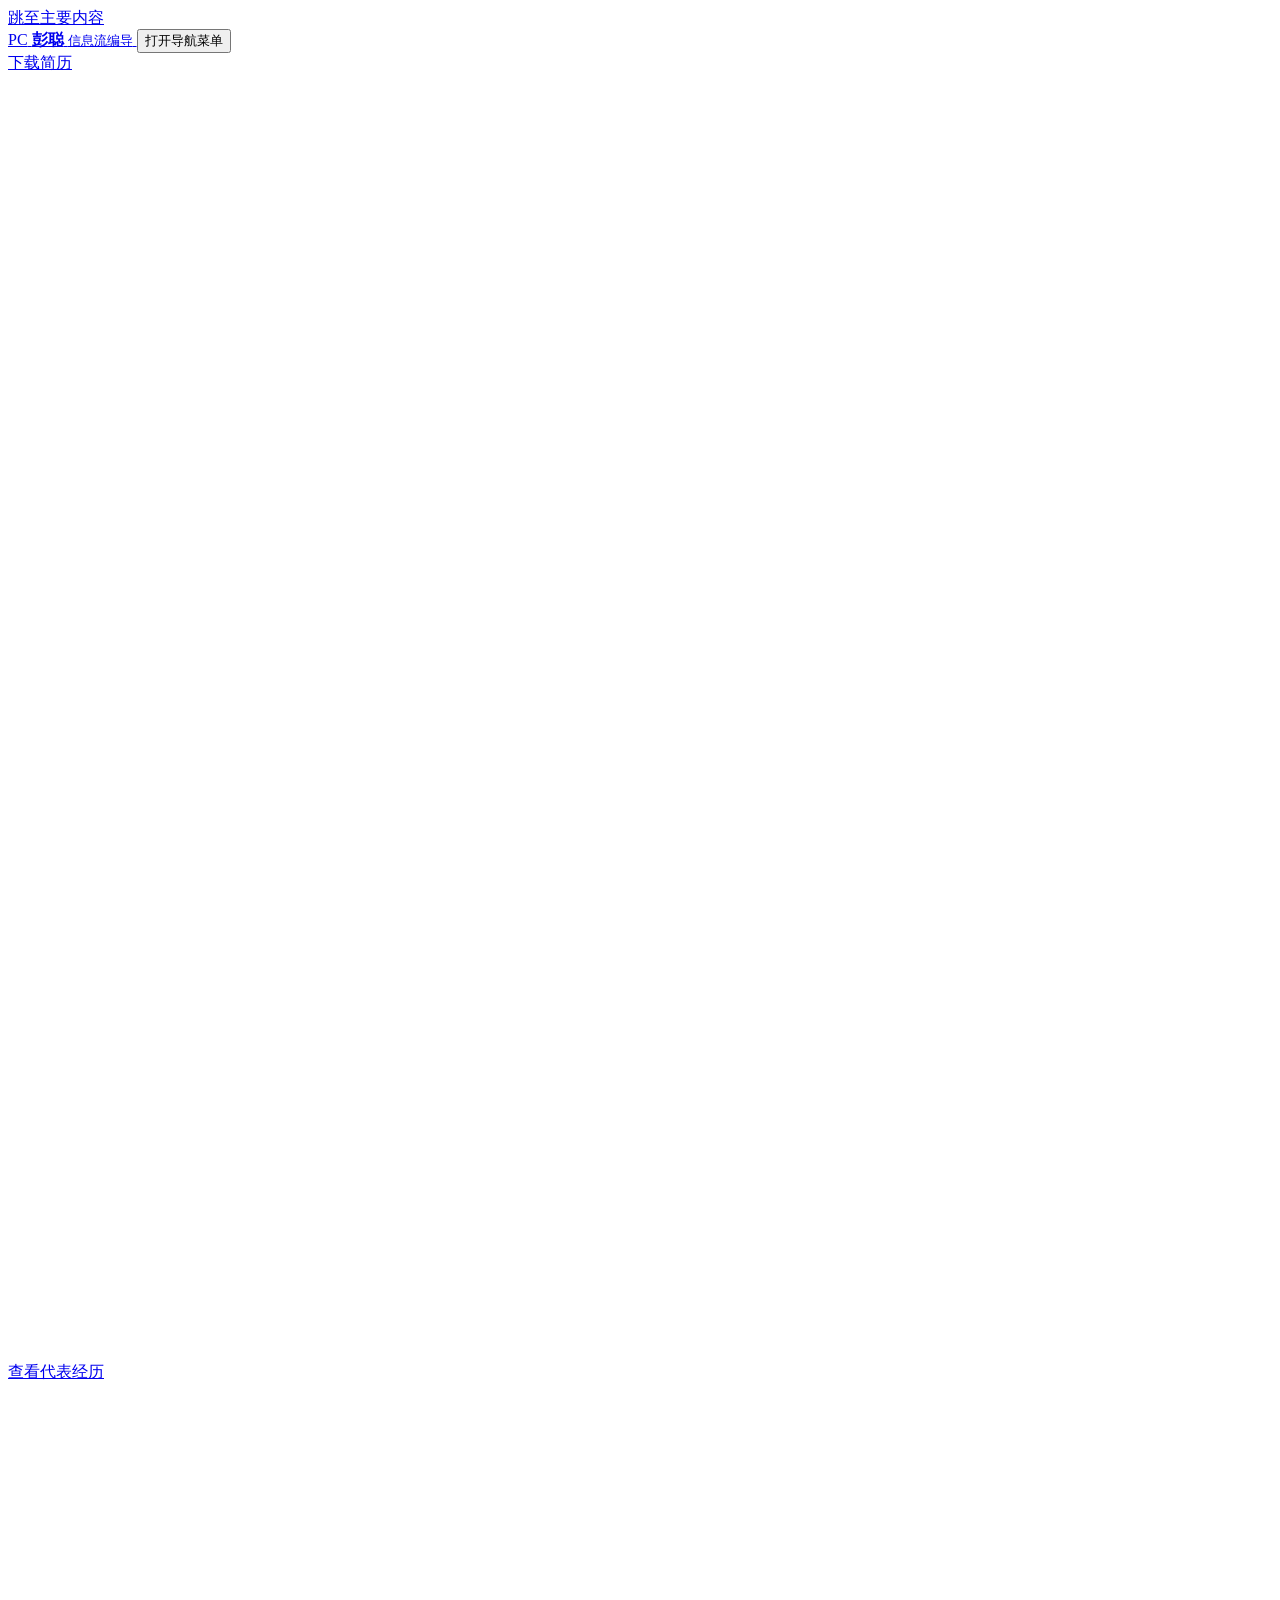
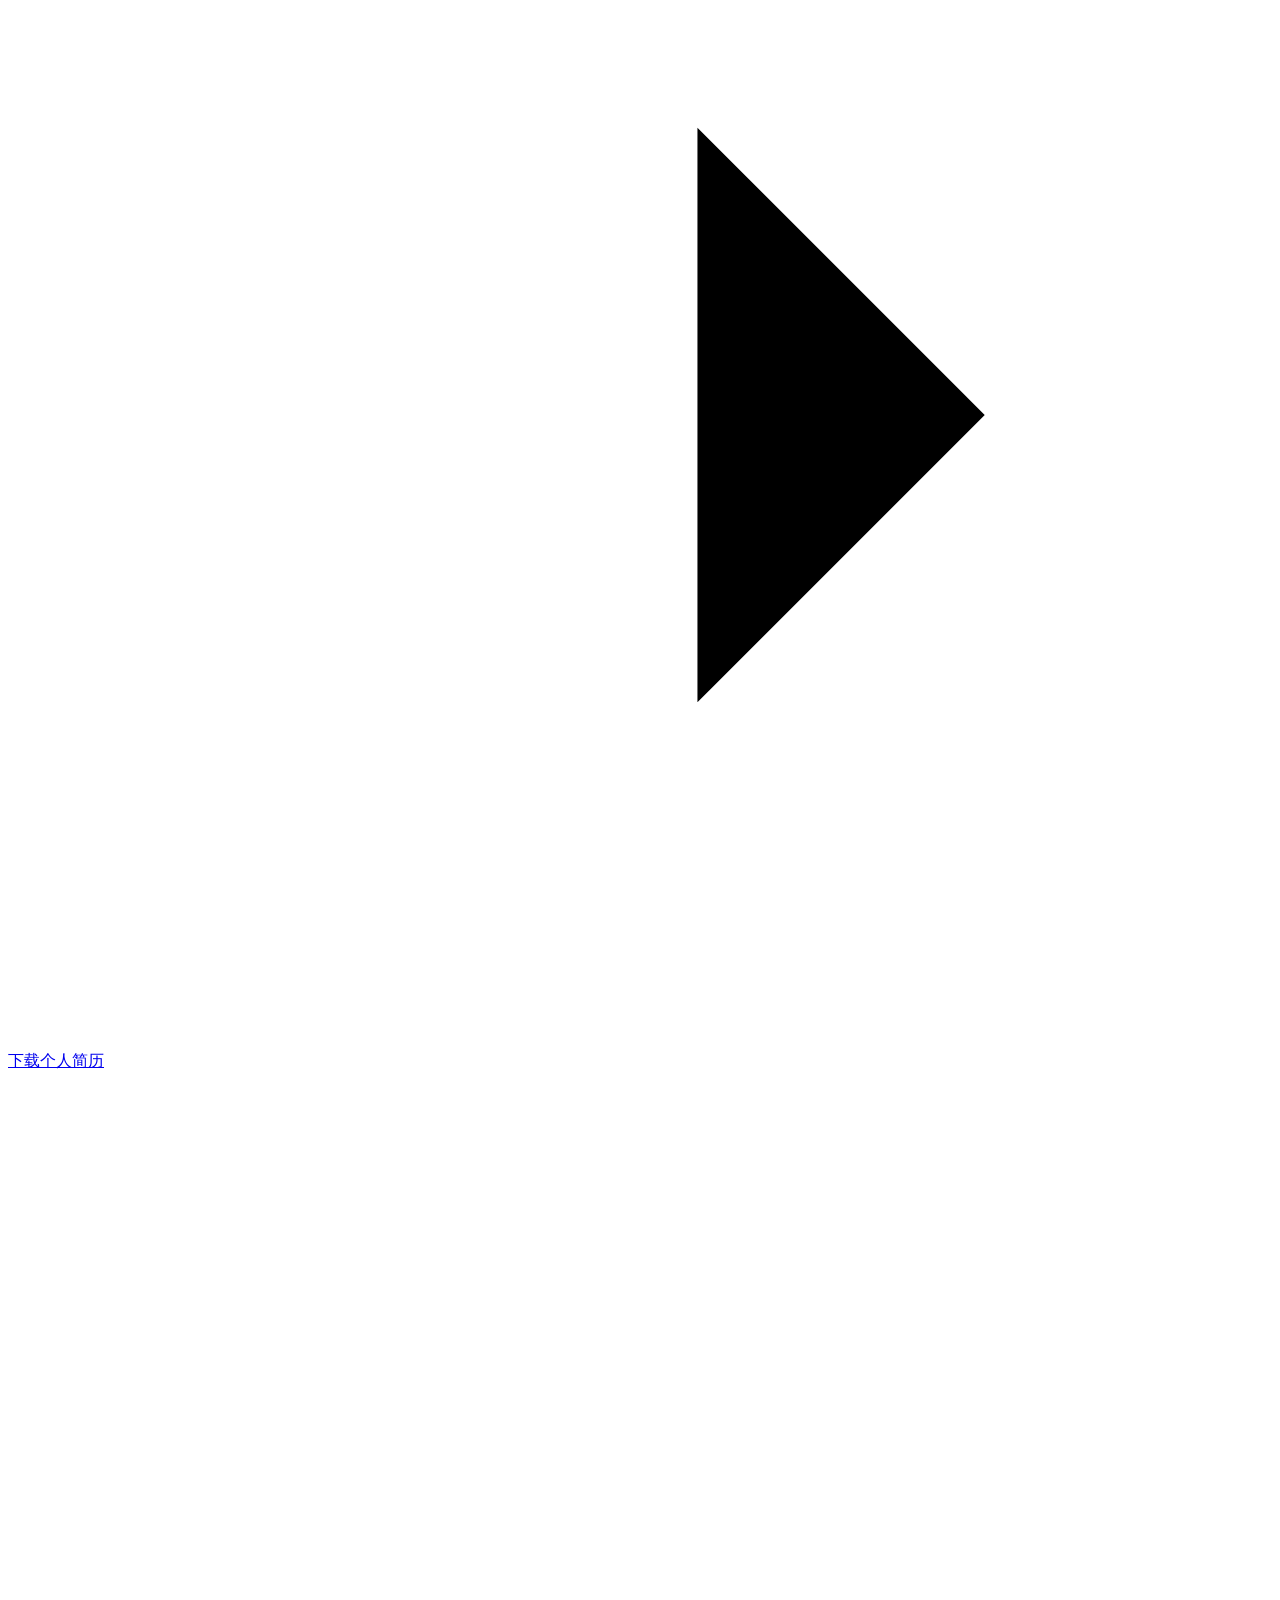
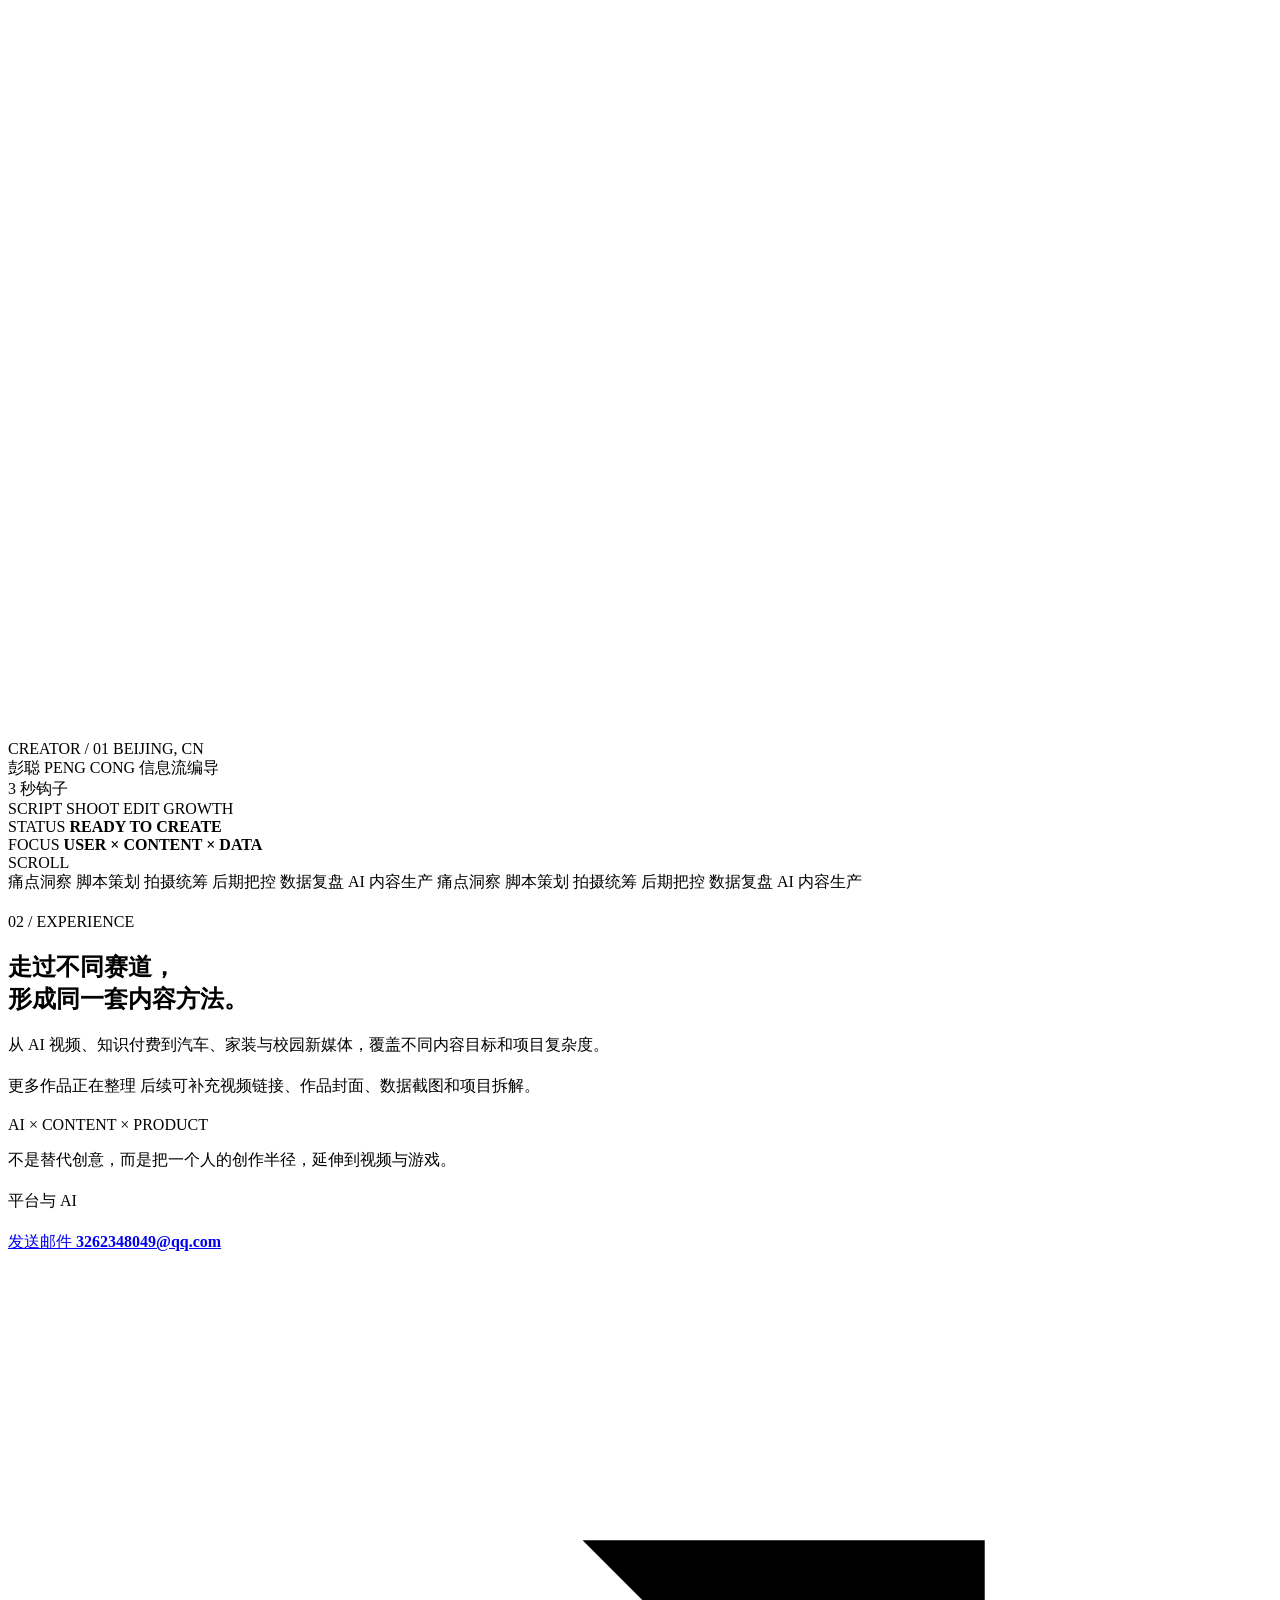
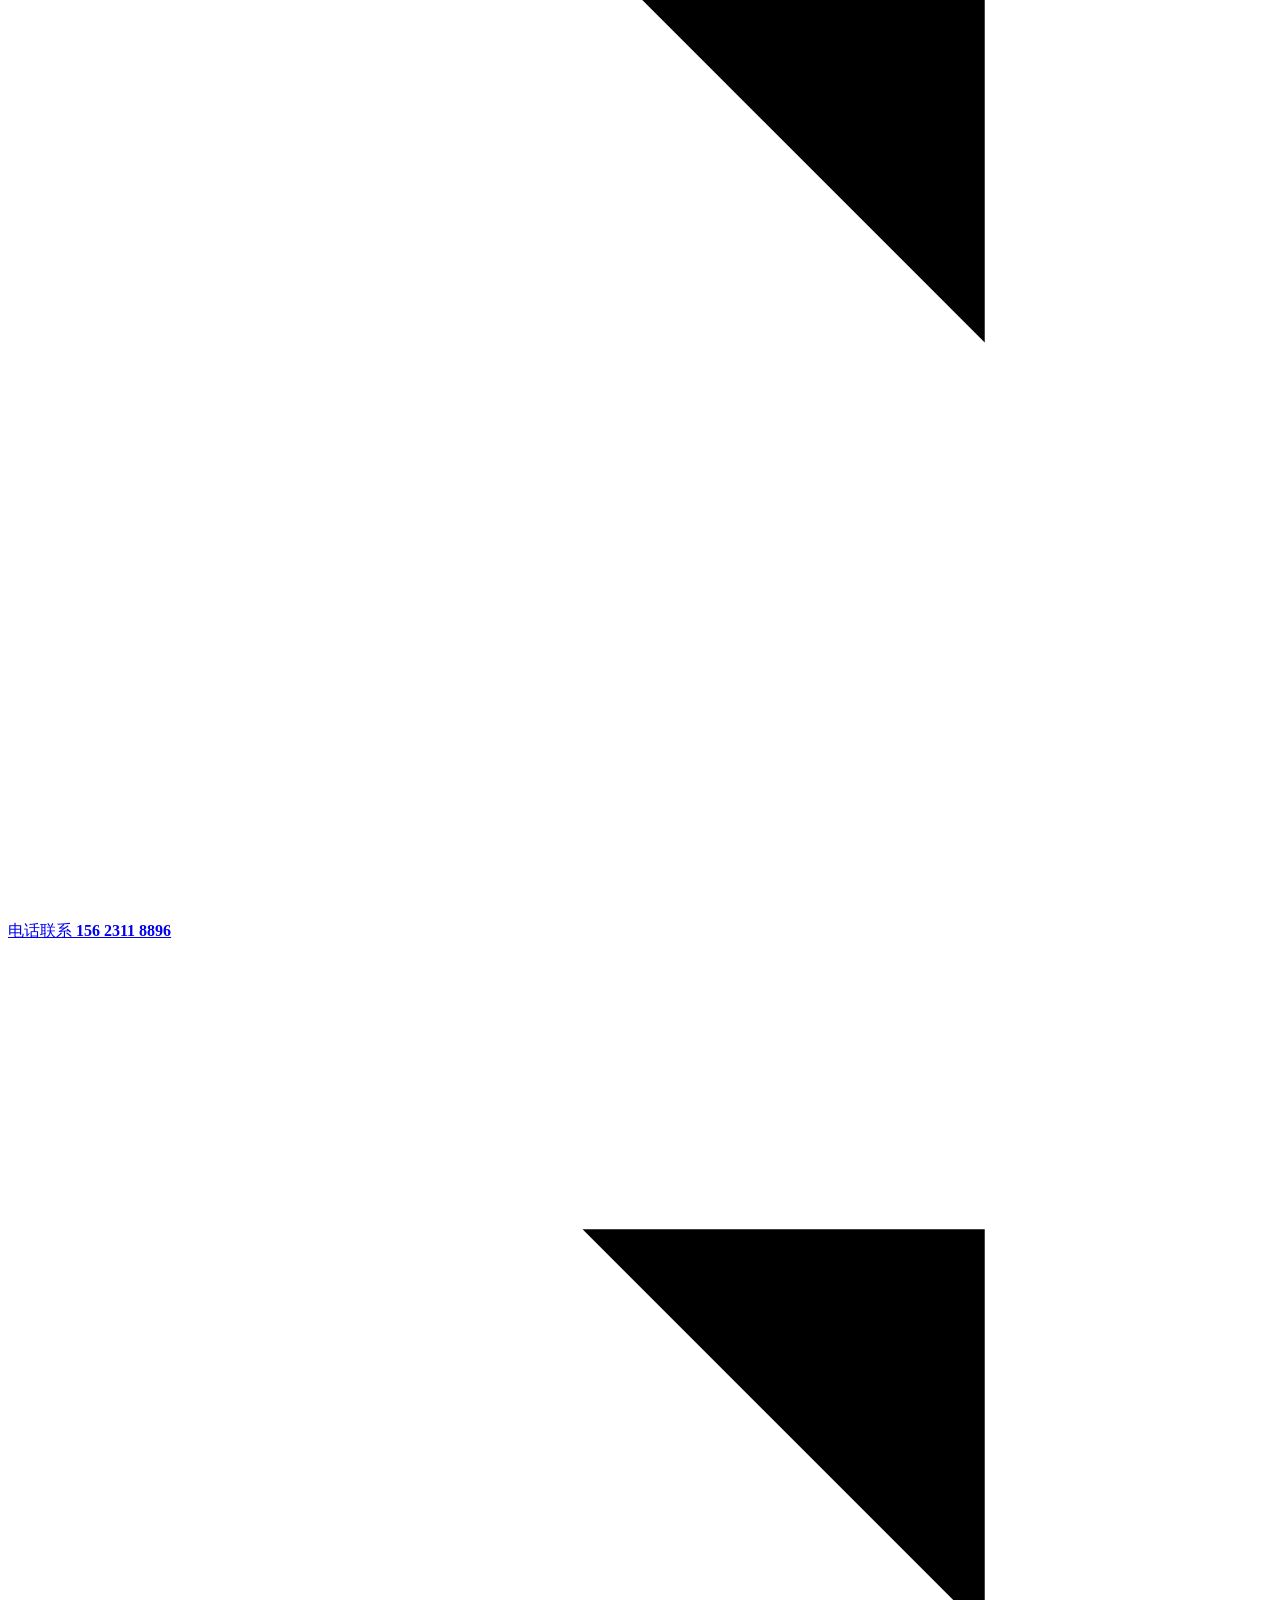
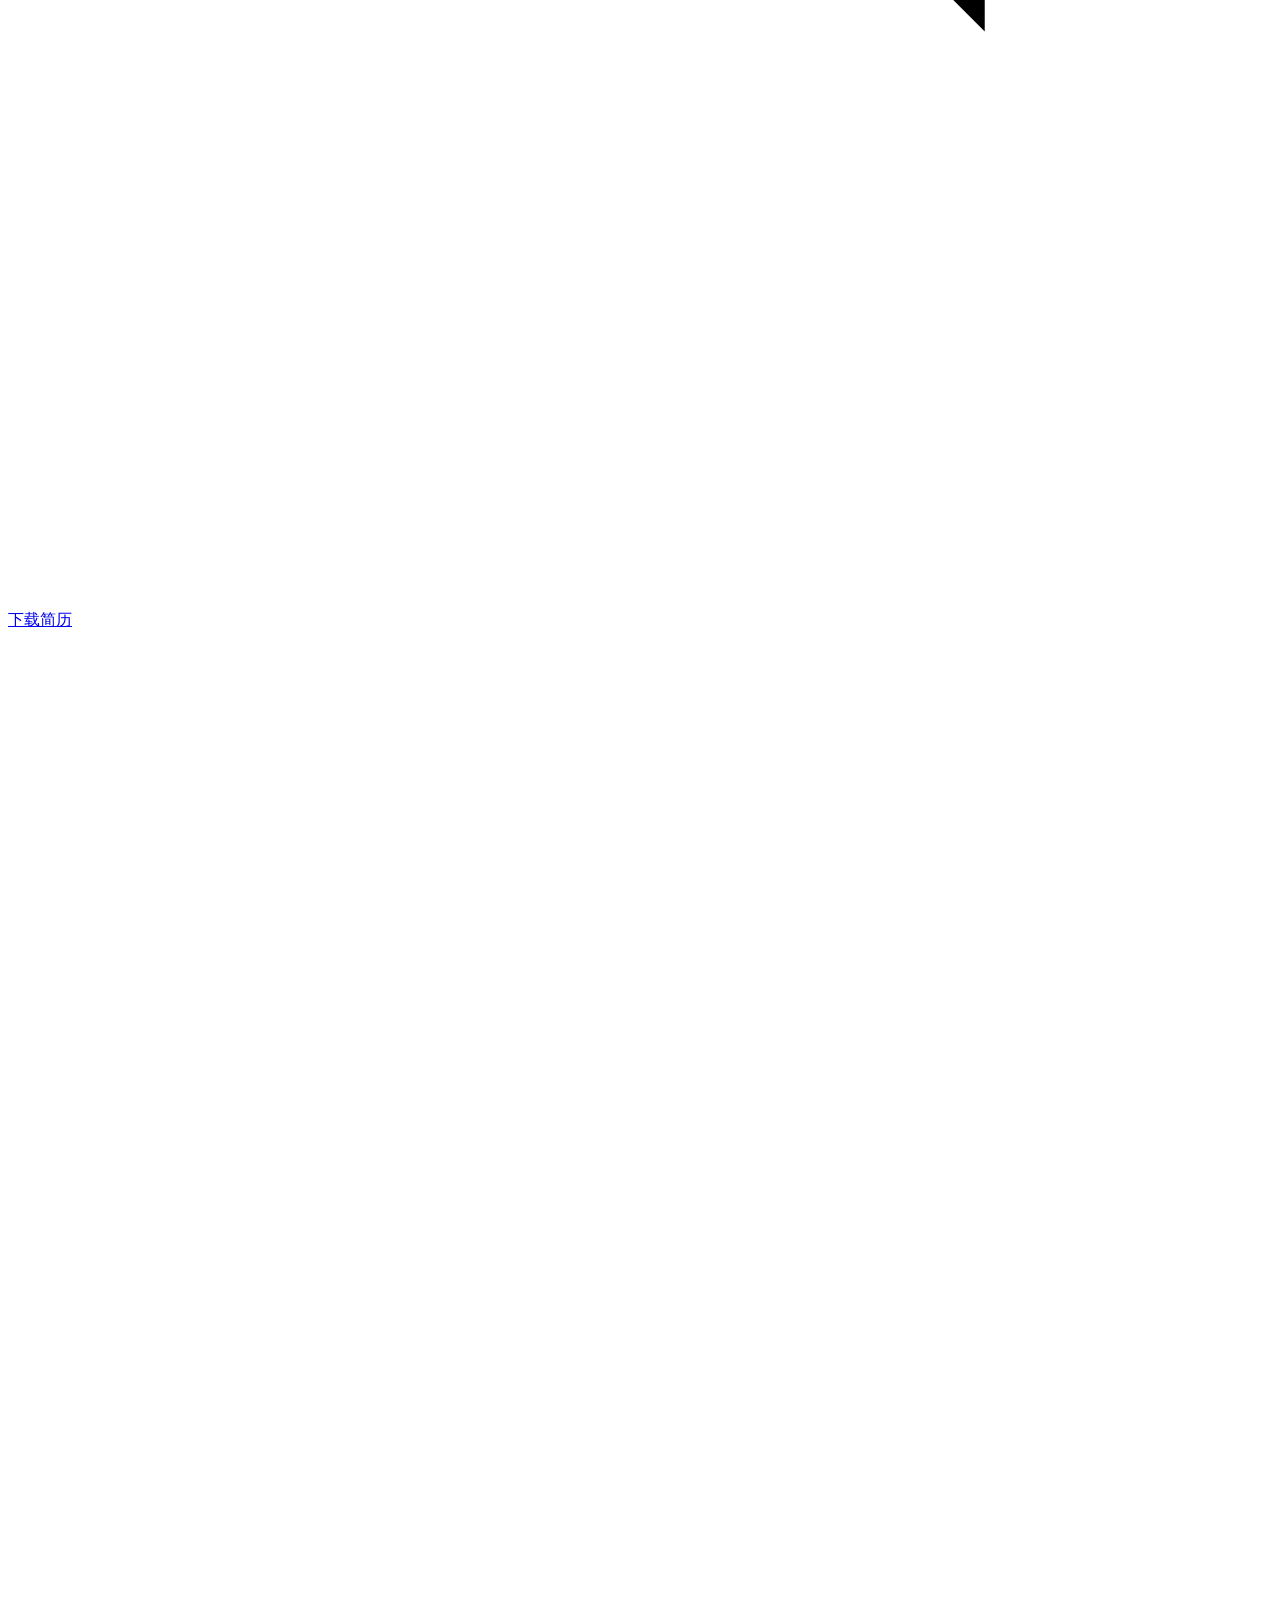
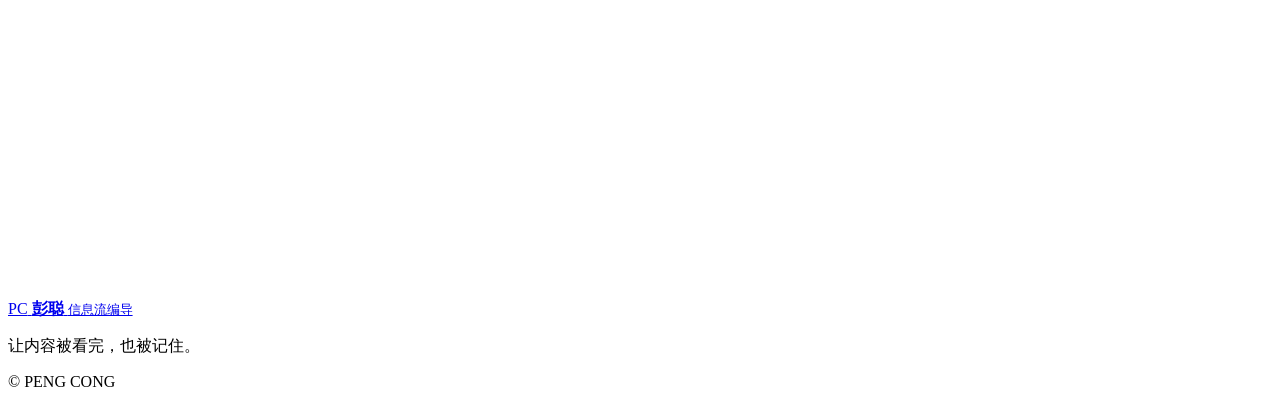
==== index.html @ 2d02f0e6 "Add index.html" ====
<!doctype html>
<html lang="zh-CN">
  <head>
    <meta charset="UTF-8" />
    <meta name="viewport" content="width=device-width, initial-scale=1.0" />
    <meta name="theme-color" content="#f4f1e8" />
    <meta
      name="description"
      content="彭聪的个人作品集。信息流编导、短视频内容策划与账号内容运营，累计产出短视频 150+ 条。"
    />
    <meta name="author" content="彭聪" />
    <title>彭聪｜信息流编导</title>
    <link rel="icon" href="assets/icons/favicon.svg" type="image/svg+xml" />
    <link rel="stylesheet" href="assets/styles.css" />
  </head>
  <body>
    <a class="skip-link" href="#main">跳至主要内容</a>

    <div class="site-noise" aria-hidden="true"></div>

    <header class="site-header" data-header>
      <a class="brand" href="#top" aria-label="返回首页">
        <span class="brand__mark">PC</span>
        <span class="brand__text">
          <strong data-person-name>彭聪</strong>
          <small data-person-role>信息流编导</small>
        </span>
      </a>

      <button class="menu-toggle" type="button" aria-expanded="false" aria-controls="site-nav">
        <span></span>
        <span></span>
        <span class="sr-only">打开导航菜单</span>
      </button>

      <nav class="site-nav" id="site-nav" aria-label="主导航" data-nav></nav>

      <a class="header-resume" href="assets/resume/彭聪-信息流编导-简历.docx" download data-resume-link>
        <span>下载简历</span>
        <svg viewBox="0 0 20 20" aria-hidden="true">
          <path d="M10 2v11m0 0 4-4m-4 4L6 9M3 17h14" />
        </svg>
      </a>
    </header>

    <main id="main">
      <section class="hero" id="top">
        <div class="hero__grid">
          <div class="hero__content">
            <p class="eyebrow reveal" data-hero-eyebrow></p>
            <h1 class="hero__title reveal" data-hero-title></h1>
            <p class="hero__intro reveal" data-hero-intro></p>

            <div class="hero__actions reveal">
              <a class="button button--primary" href="#experience">
                <span data-hero-primary>查看代表经历</span>
                <svg viewBox="0 0 22 22" aria-hidden="true">
                  <path d="M5 11h12m-5-5 5 5-5 5" />
                </svg>
              </a>
              <a class="button button--text" href="assets/resume/彭聪-信息流编导-简历.docx" download data-resume-link>
                <span data-hero-secondary>下载个人简历</span>
                <svg viewBox="0 0 20 20" aria-hidden="true">
                  <path d="M10 2v11m0 0 4-4m-4 4L6 9M3 17h14" />
                </svg>
              </a>
            </div>
          </div>

          <div class="hero__visual reveal" aria-label="内容关键词展示">
            <div class="hero-poster">
              <div class="hero-poster__top">
                <span>CREATOR / 01</span>
                <span>BEIJING, CN</span>
              </div>

              <div class="hero-poster__center">
                <span class="hero-poster__cn" data-person-name>彭聪</span>
                <span class="hero-poster__en" data-person-english>PENG CONG</span>
                <span class="hero-poster__role" data-person-role>信息流编导</span>
              </div>

              <div class="hero-poster__word" aria-hidden="true" data-rotating-word>3 秒钩子</div>

              <div class="hero-poster__bottom">
                <span>SCRIPT</span>
                <span>SHOOT</span>
                <span>EDIT</span>
                <span>GROWTH</span>
              </div>
            </div>

            <div class="floating-note floating-note--one">
              <span>STATUS</span>
              <strong>READY TO CREATE</strong>
            </div>
            <div class="floating-note floating-note--two">
              <span>FOCUS</span>
              <strong>USER × CONTENT × DATA</strong>
            </div>
          </div>
        </div>

        <div class="hero__footer">
          <div class="hero__metrics" data-hero-metrics></div>
          <div class="scroll-cue" aria-hidden="true">
            <span>SCROLL</span>
            <span class="scroll-cue__line"></span>
          </div>
        </div>
      </section>

      <div class="ticker" aria-hidden="true">
        <div class="ticker__track">
          <span>痛点洞察</span><i></i>
          <span>脚本策划</span><i></i>
          <span>拍摄统筹</span><i></i>
          <span>后期把控</span><i></i>
          <span>数据复盘</span><i></i>
          <span>AI 内容生产</span><i></i>
          <span>痛点洞察</span><i></i>
          <span>脚本策划</span><i></i>
          <span>拍摄统筹</span><i></i>
          <span>后期把控</span><i></i>
          <span>数据复盘</span><i></i>
          <span>AI 内容生产</span><i></i>
        </div>
      </div>

      <section class="section about" id="about">
        <div class="section-shell">
          <div class="section-heading reveal">
            <p class="section-kicker" data-about-kicker></p>
            <h2 data-about-title></h2>
          </div>

          <div class="about__layout">
            <div class="about__copy reveal" data-about-copy></div>
            <div class="about__principles" data-about-principles></div>
          </div>

          <article class="education-card reveal" data-education-card></article>
        </div>
      </section>

      <section class="section experience" id="experience">
        <div class="section-shell">
          <div class="section-heading section-heading--split reveal">
            <div>
              <p class="section-kicker">02 / EXPERIENCE</p>
              <h2>走过不同赛道，<br />形成同一套内容方法。</h2>
            </div>
            <p>从 AI 视频、知识付费到汽车、家装与校园新媒体，覆盖不同内容目标和项目复杂度。</p>
          </div>

          <div class="timeline" data-experience-list></div>
        </div>
      </section>

      <section class="section work" id="work">
        <div class="section-shell">
          <div class="section-heading section-heading--split reveal">
            <div>
              <p class="section-kicker" data-work-kicker></p>
              <h2 data-work-title></h2>
            </div>
            <p data-work-intro></p>
          </div>

          <div class="work-grid" data-work-grid></div>

          <p class="work-note reveal">
            <span>更多作品正在整理</span>
            <span>后续可补充视频链接、作品封面、数据截图和项目拆解。</span>
          </p>
        </div>
      </section>

      <section class="section ai" id="ai">
        <div class="section-shell">
          <div class="section-heading section-heading--split reveal">
            <div>
              <p class="section-kicker" data-ai-kicker></p>
              <h2 data-ai-title></h2>
            </div>
            <p data-ai-intro></p>
          </div>

          <div class="ai-grid" data-ai-projects></div>

          <article class="video-case reveal" id="ai-video-case" data-video-case></article>

          <article class="game-case reveal" data-game-case></article>

          <div class="ai-statement reveal">
            <span>AI × CONTENT × PRODUCT</span>
            <p>不是替代创意，而是把一个人的创作半径，延伸到视频与游戏。</p>
          </div>
        </div>
      </section>

      <section class="section skills" id="skills">
        <div class="section-shell">
          <div class="section-heading reveal">
            <p class="section-kicker" data-skills-kicker></p>
            <h2 data-skills-title></h2>
          </div>

          <div class="skill-grid" data-skill-groups></div>

          <div class="platform-panel reveal">
            <div>
              <p class="platform-panel__label" data-platform-title>平台与 AI</p>
              <div class="platform-tags" data-platform-tags></div>
            </div>
          </div>

          <div class="workflow reveal" data-workflow></div>
        </div>
      </section>

      <section class="contact" id="contact">
        <div class="contact__glow" aria-hidden="true"></div>
        <div class="section-shell contact__inner">
          <div class="contact__copy reveal">
            <p class="section-kicker section-kicker--light" data-contact-kicker></p>
            <h2 data-contact-title></h2>
            <p data-contact-text></p>
          </div>

          <div class="contact__actions reveal">
            <a class="contact-link" href="mailto:3262348049@qq.com" data-email-link>
              <span class="contact-link__label" data-contact-email-label>发送邮件</span>
              <strong data-contact-email>3262348049@qq.com</strong>
              <svg viewBox="0 0 22 22" aria-hidden="true"><path d="M5 17 17 5m-7 0h7v7" /></svg>
            </a>
            <a class="contact-link" href="tel:15623118896">
              <span class="contact-link__label" data-contact-phone-label>电话联系</span>
              <strong data-contact-phone>156 2311 8896</strong>
              <svg viewBox="0 0 22 22" aria-hidden="true"><path d="M5 17 17 5m-7 0h7v7" /></svg>
            </a>
            <a class="button button--light" href="assets/resume/彭聪-信息流编导-简历.docx" download data-resume-link>
              <span data-contact-resume-label>下载简历</span>
              <svg viewBox="0 0 20 20" aria-hidden="true"><path d="M10 2v11m0 0 4-4m-4 4L6 9M3 17h14" /></svg>
            </a>
          </div>
        </div>
      </section>
    </main>

    <footer class="site-footer">
      <div class="section-shell site-footer__inner">
        <a class="brand brand--footer" href="#top">
          <span class="brand__mark brand__mark--light">PC</span>
          <span class="brand__text">
            <strong data-person-name>彭聪</strong>
            <small data-person-role>信息流编导</small>
          </span>
        </a>
        <p data-footer-tagline>让内容被看完，也被记住。</p>
        <p>© <span data-current-year></span> PENG CONG</p>
      </div>
    </footer>

    <dialog class="video-modal" data-video-modal aria-labelledby="video-modal-title">
      <div class="video-modal__panel">
        <header class="video-modal__header">
          <div>
            <p class="video-modal__eyebrow">SELECTED WORK / FULL FILM</p>
            <h2 id="video-modal-title" data-video-title>《木兰》</h2>
            <p class="video-modal__meta" data-video-meta></p>
          </div>
          <button class="video-modal__close" type="button" data-video-close aria-label="关闭视频">
            <span></span>
            <span></span>
          </button>
        </header>

        <div class="video-modal__player">
          <video
            controls
            playsinline
            preload="metadata"
            data-video-player
            aria-label="纪录片《木兰》播放器"
          ></video>
        </div>

        <footer class="video-modal__footer">
          <p>建议全屏观看，以获得更完整的纪录片视听体验。</p>
          <a href="https://www.bilibili.com/video/BV1JbRpBPEWN/" target="_blank" rel="noreferrer" data-video-external>
            Bilibili
          </a>
        </footer>
      </div>
    </dialog>

    <noscript>
      <div class="noscript">请开启 JavaScript 以查看完整内容。</div>
    </noscript>

    <script src="assets/content.js"></script>
    <script src="assets/main.js"></script>
  </body>
</html>
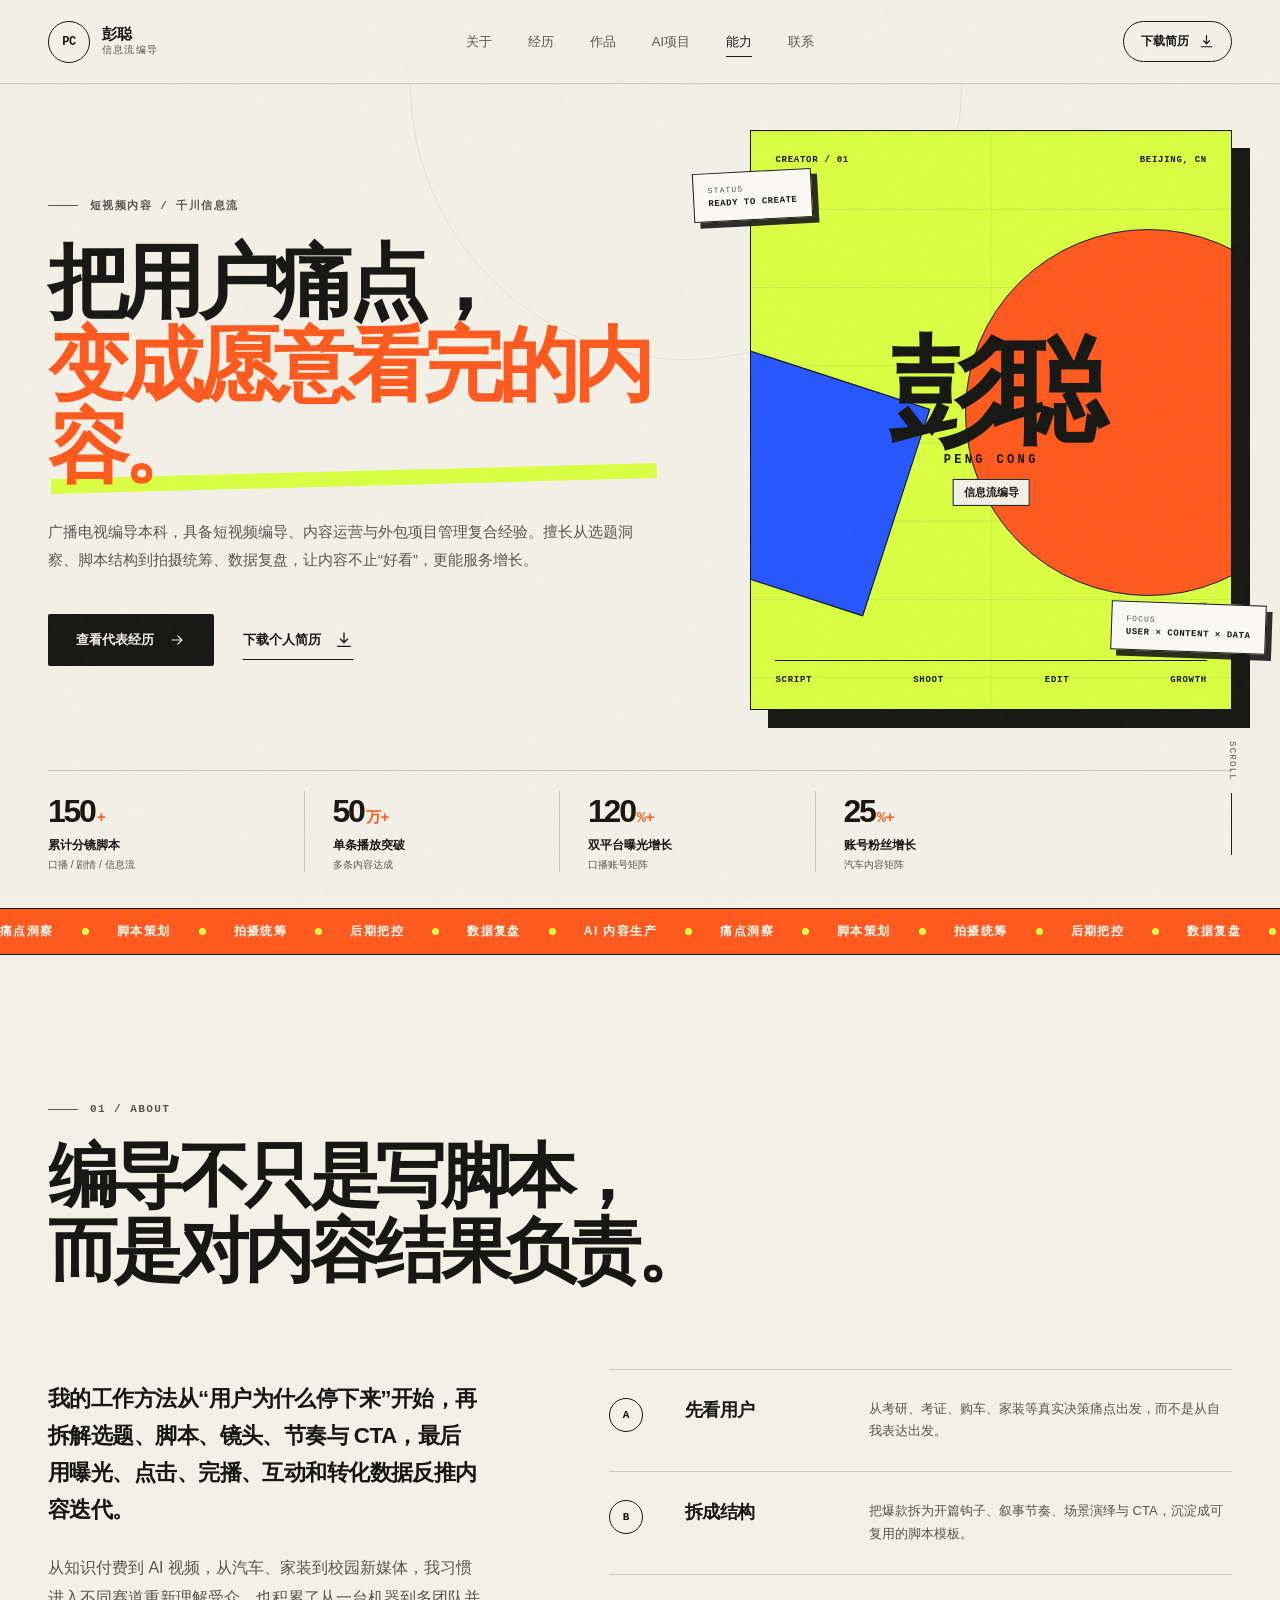
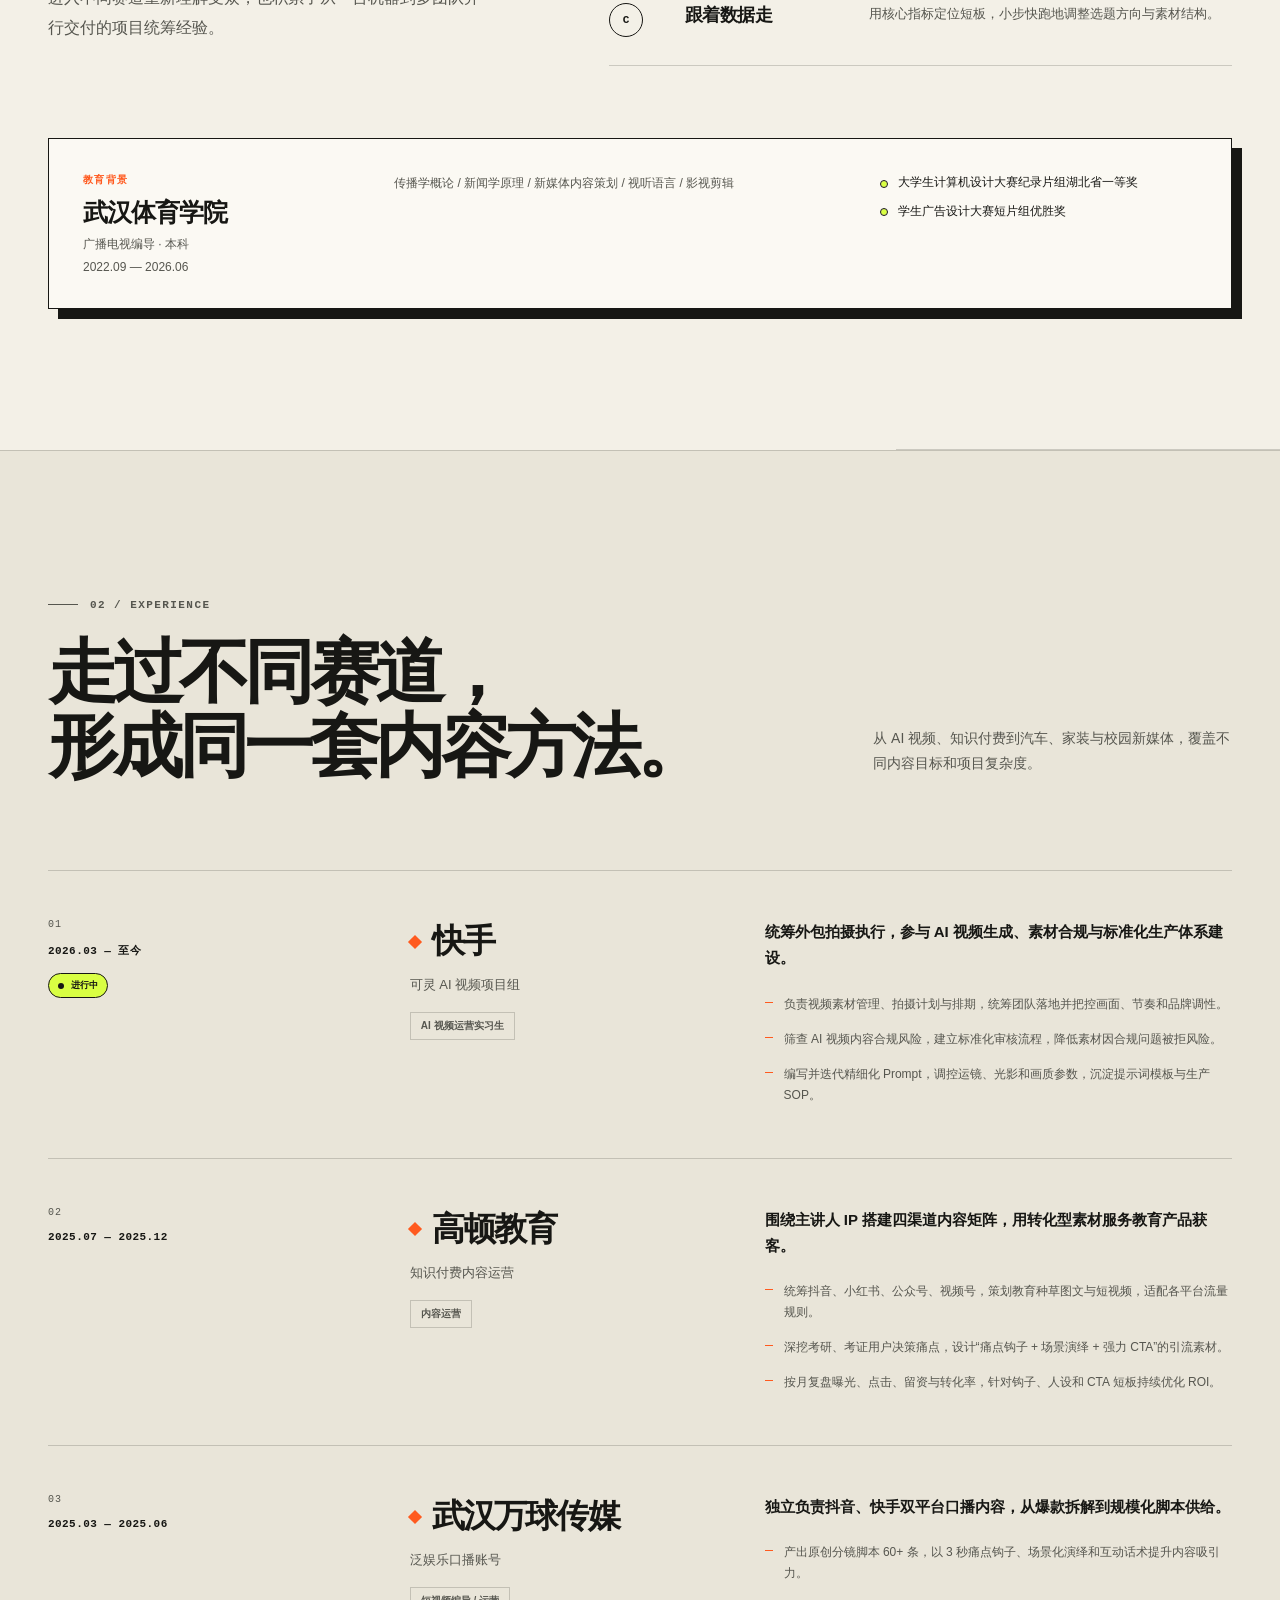
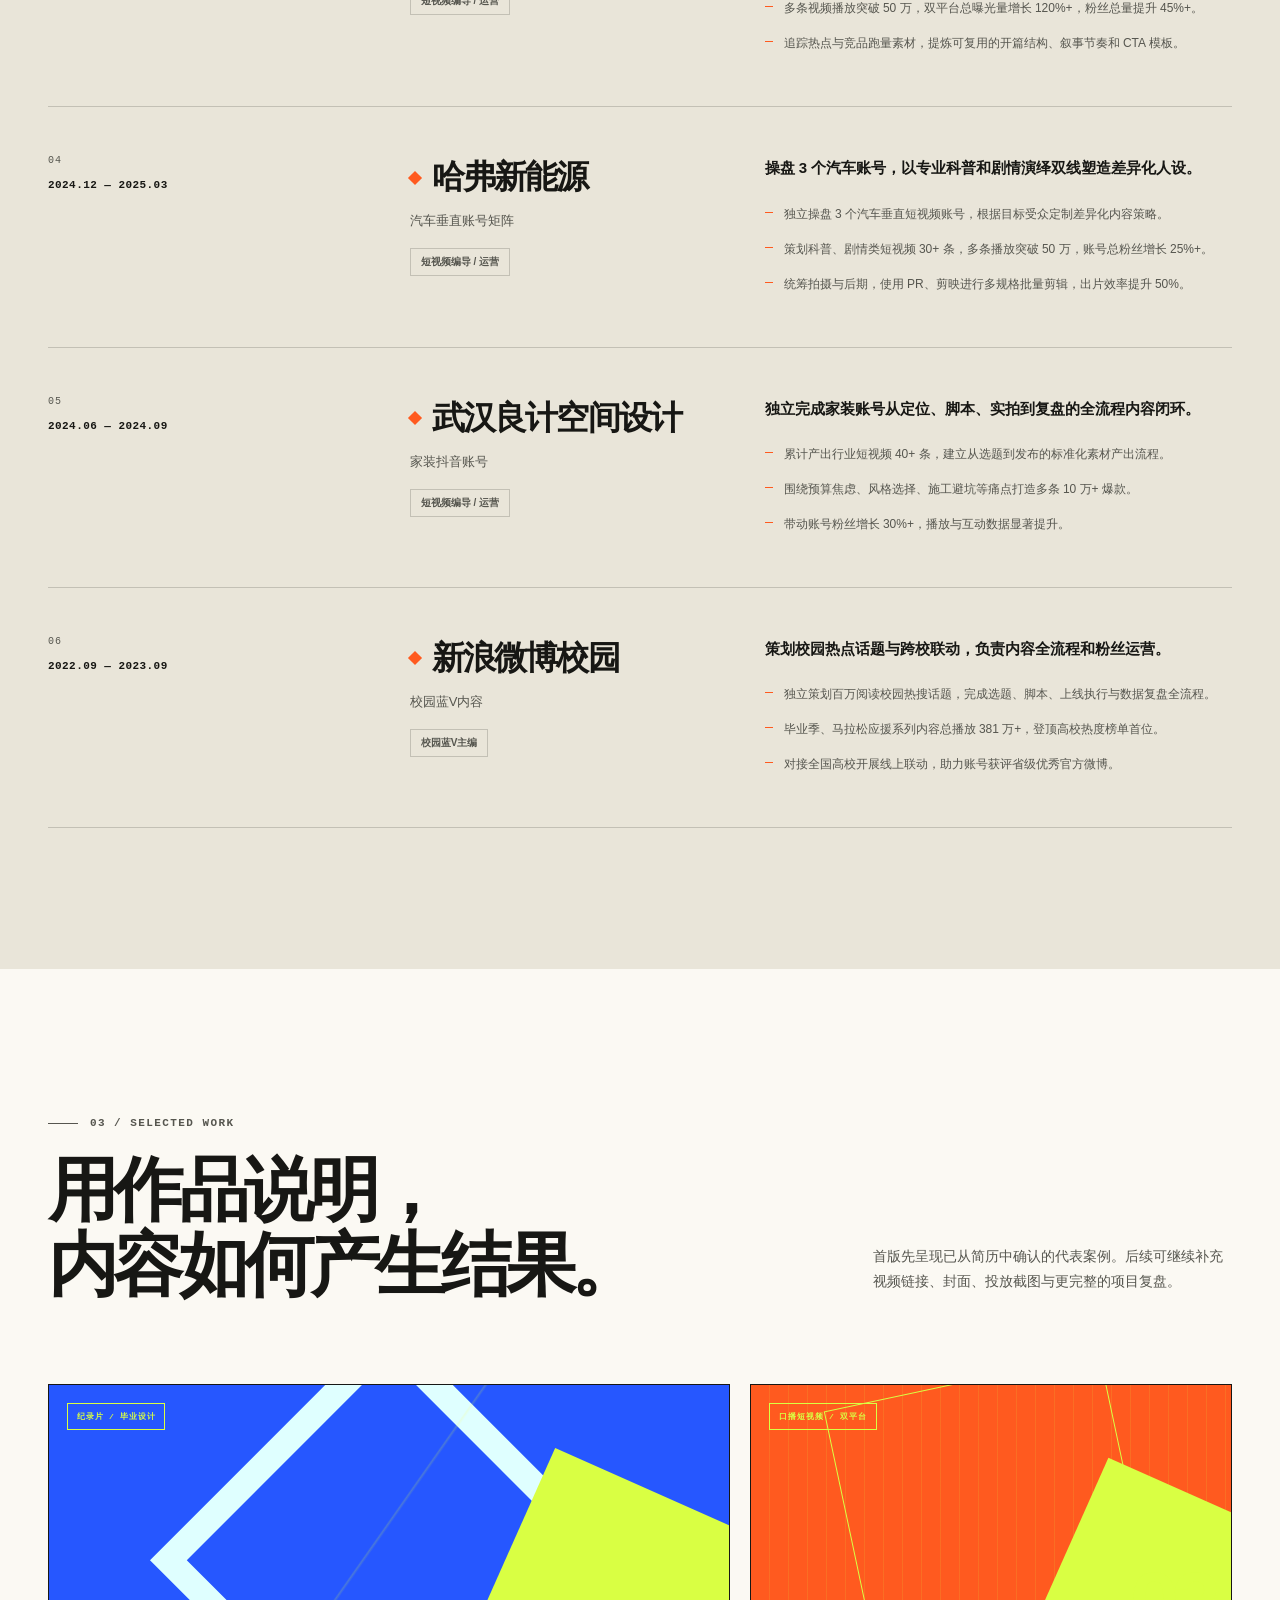
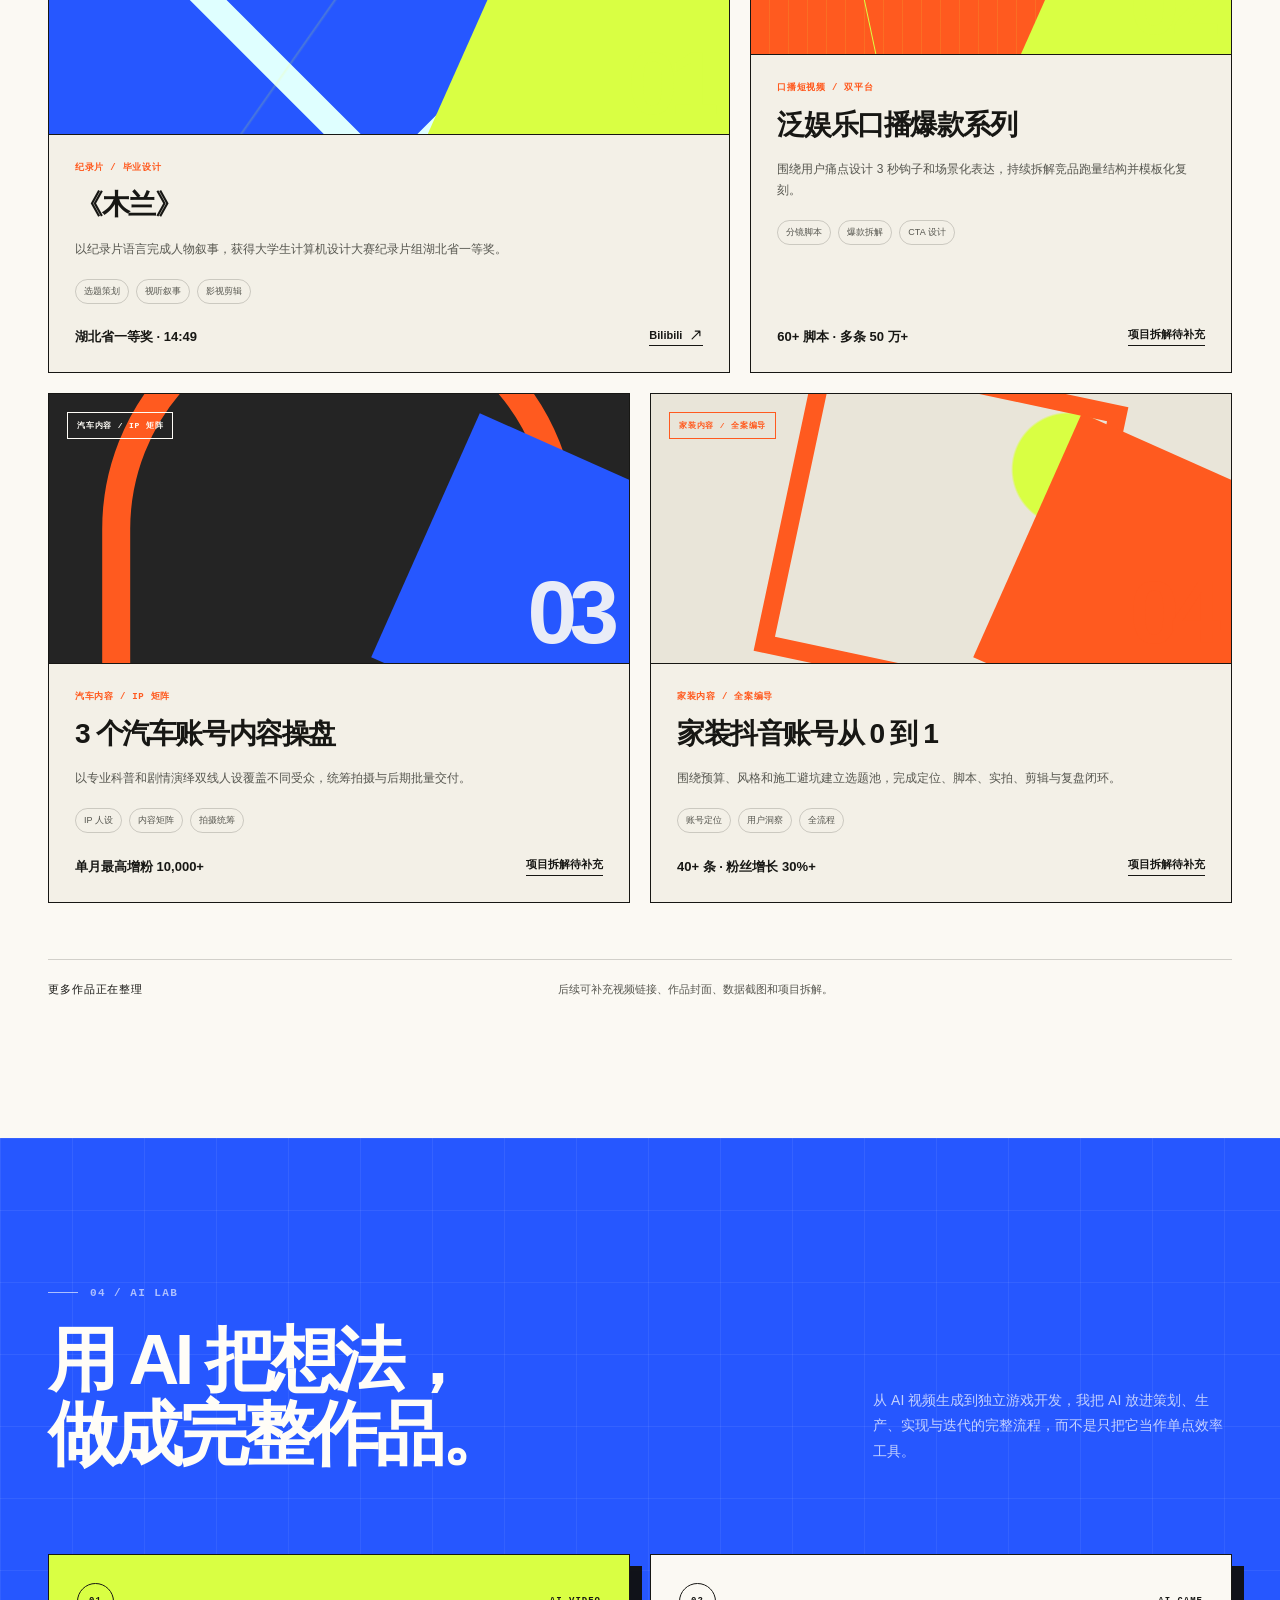
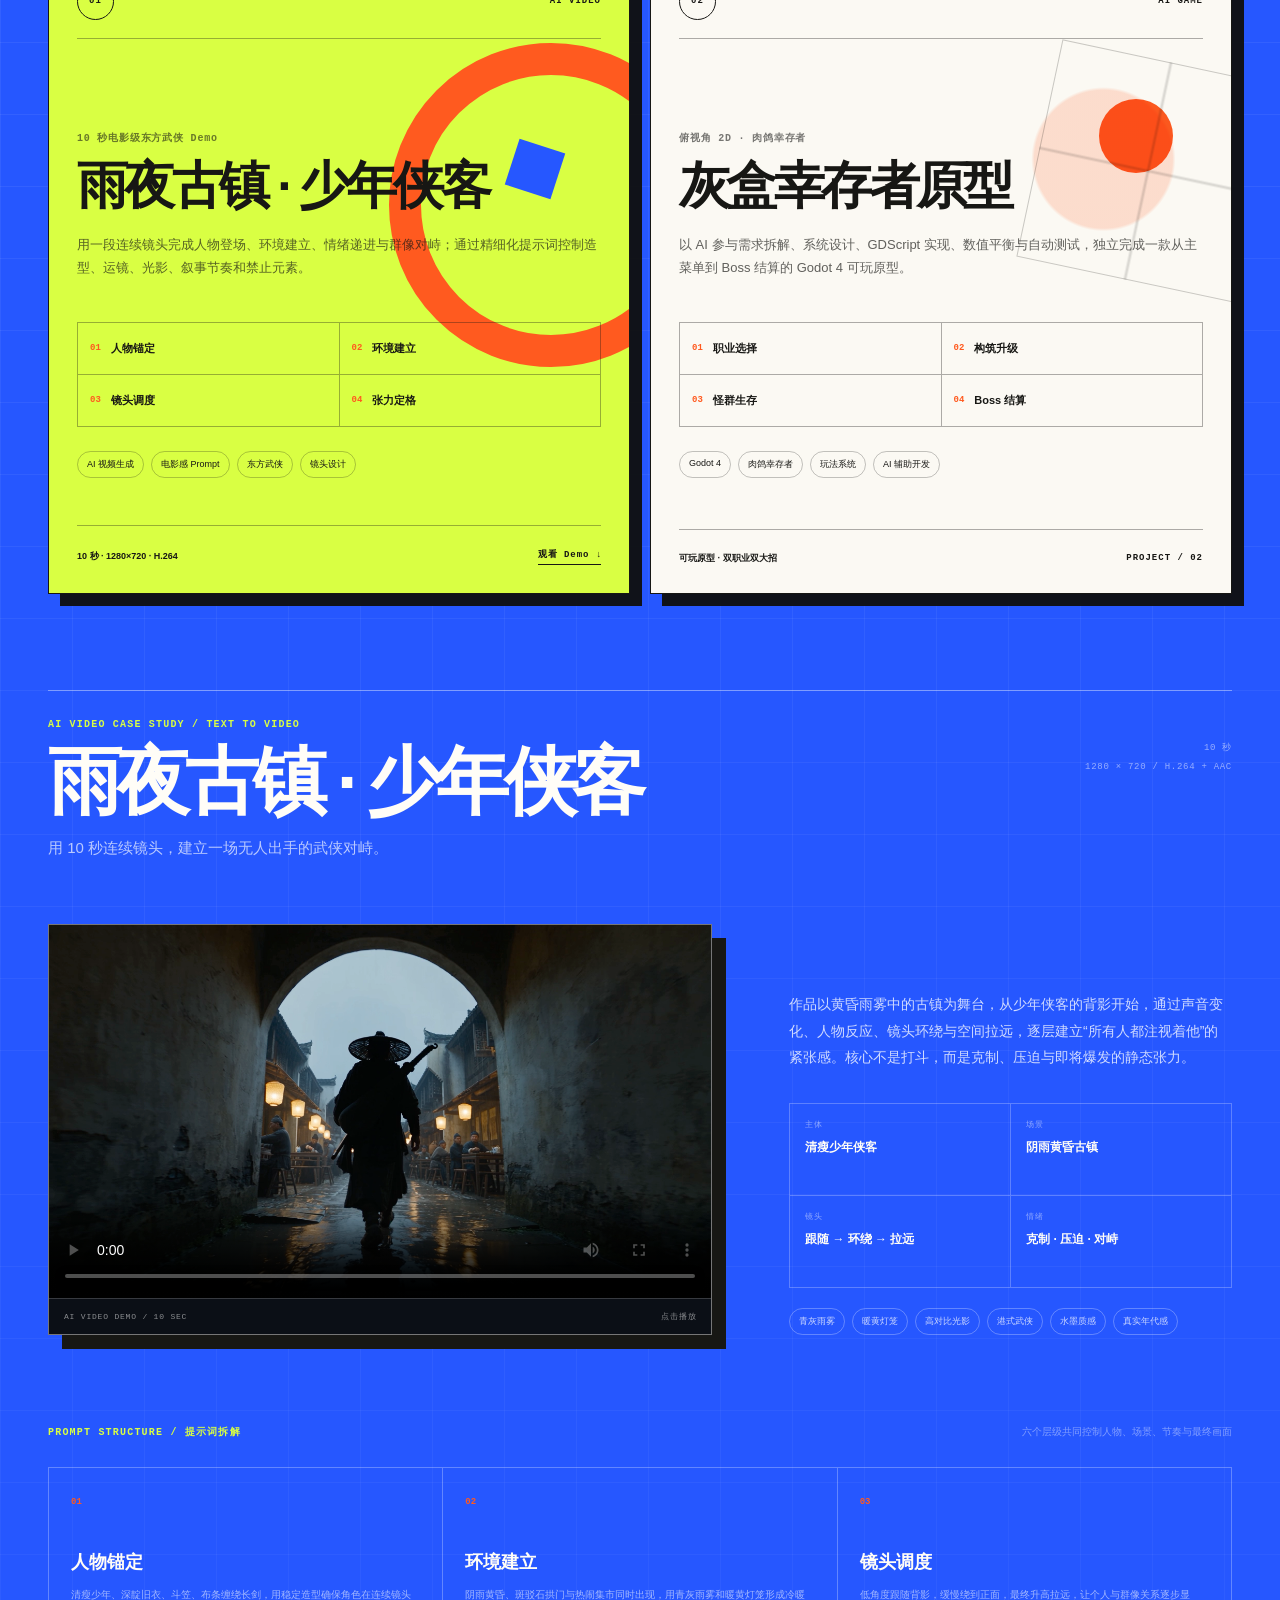
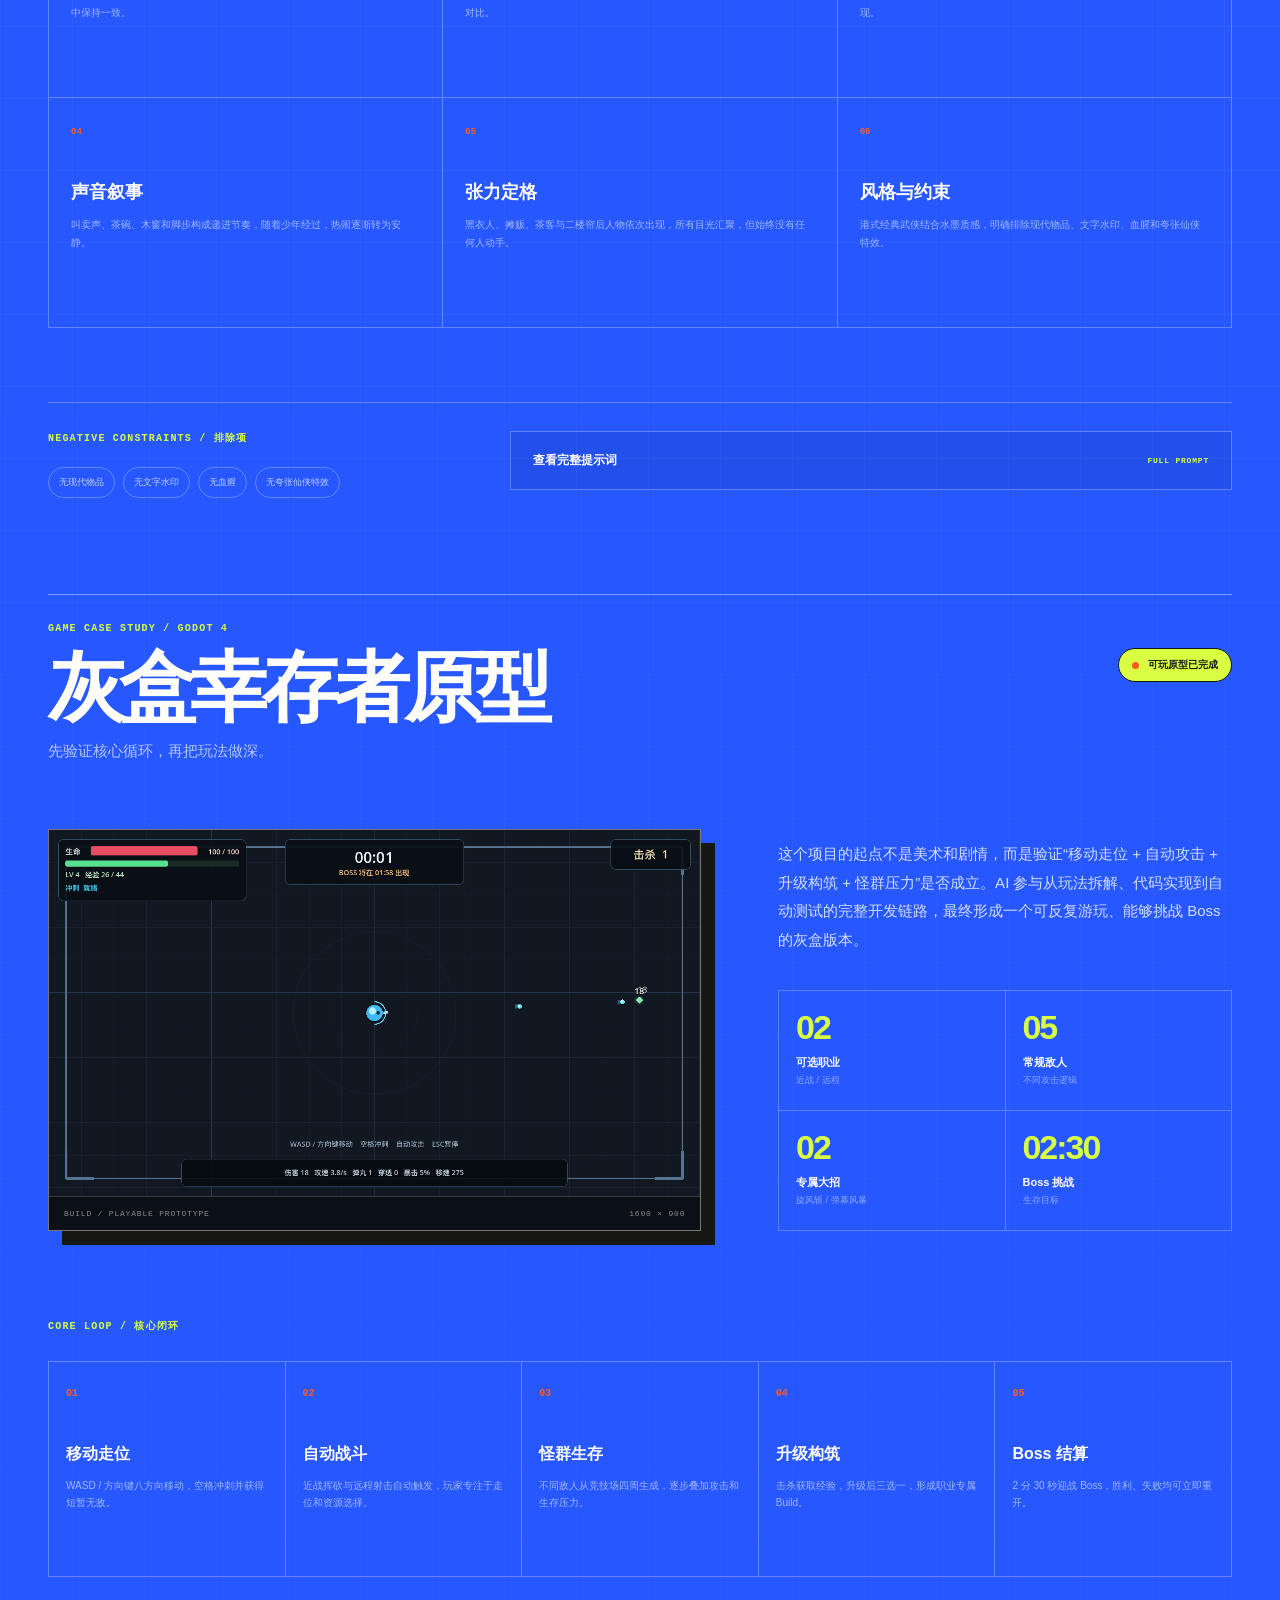
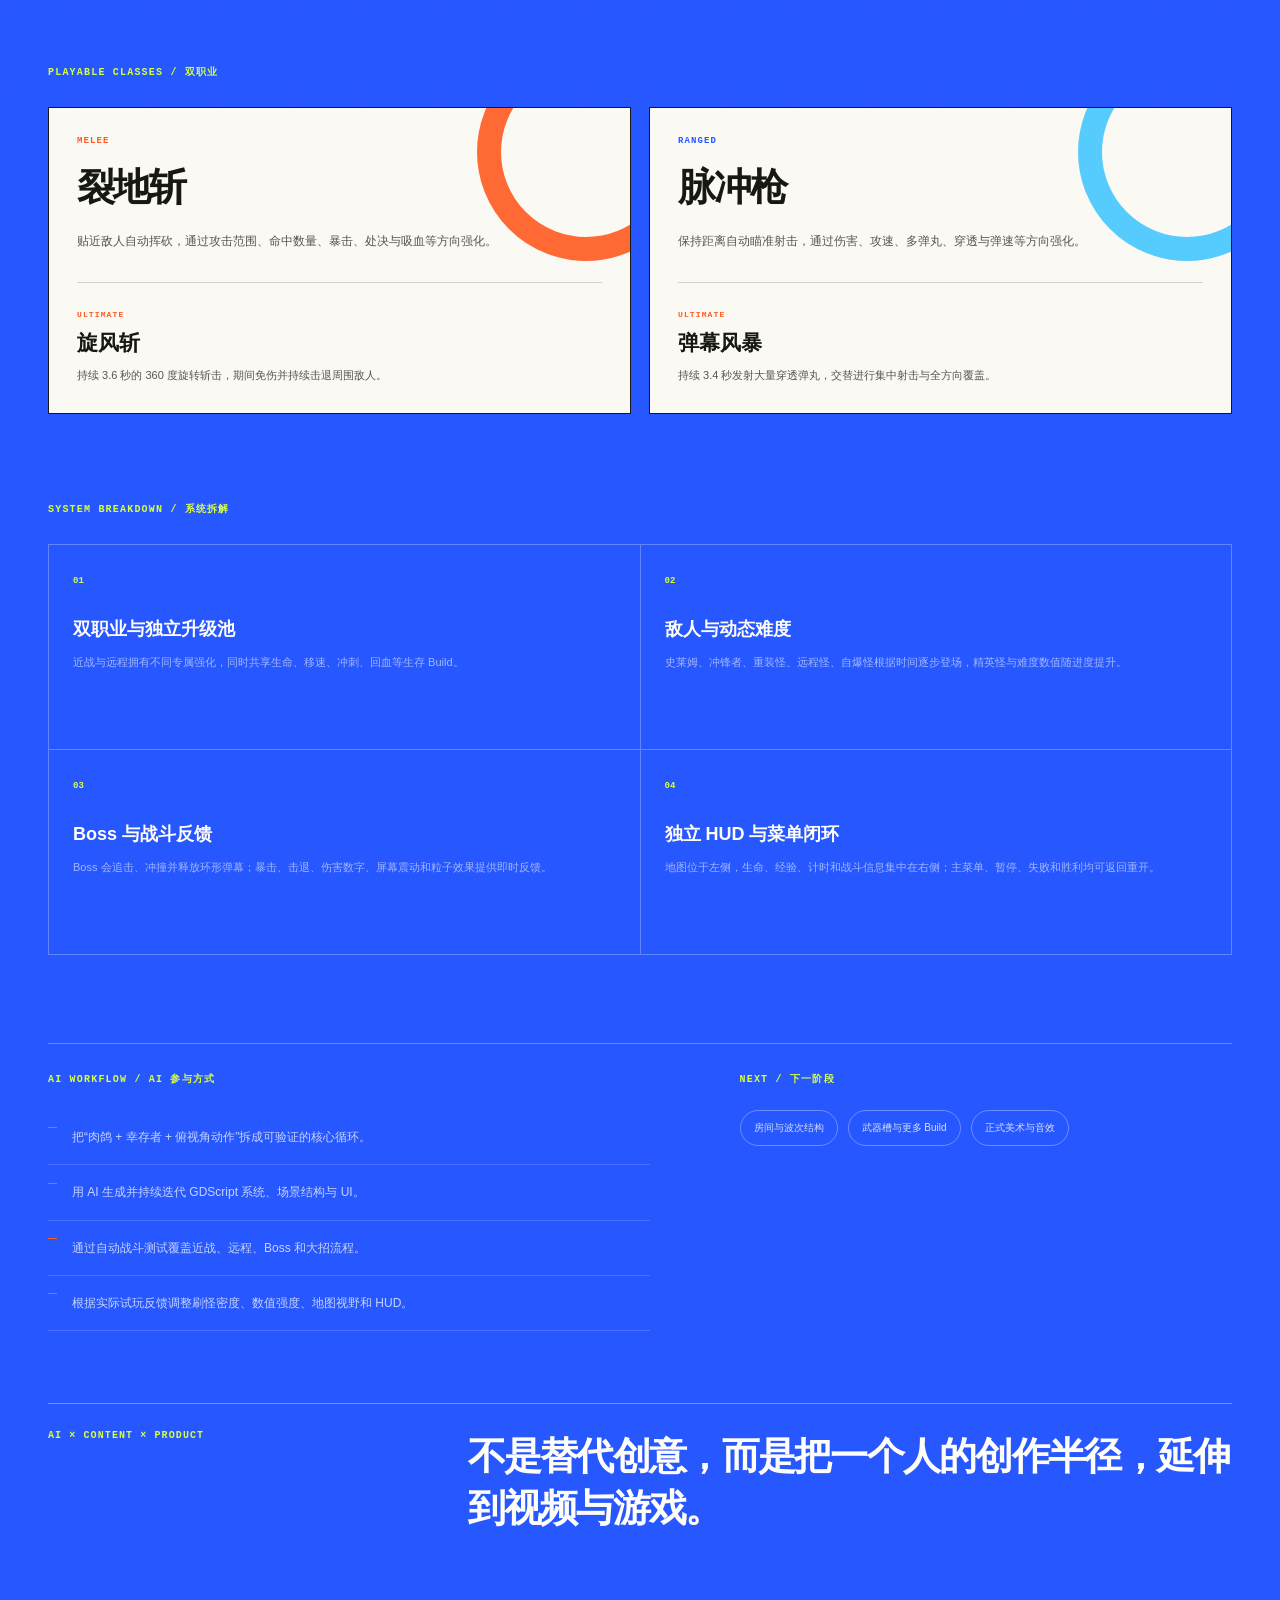
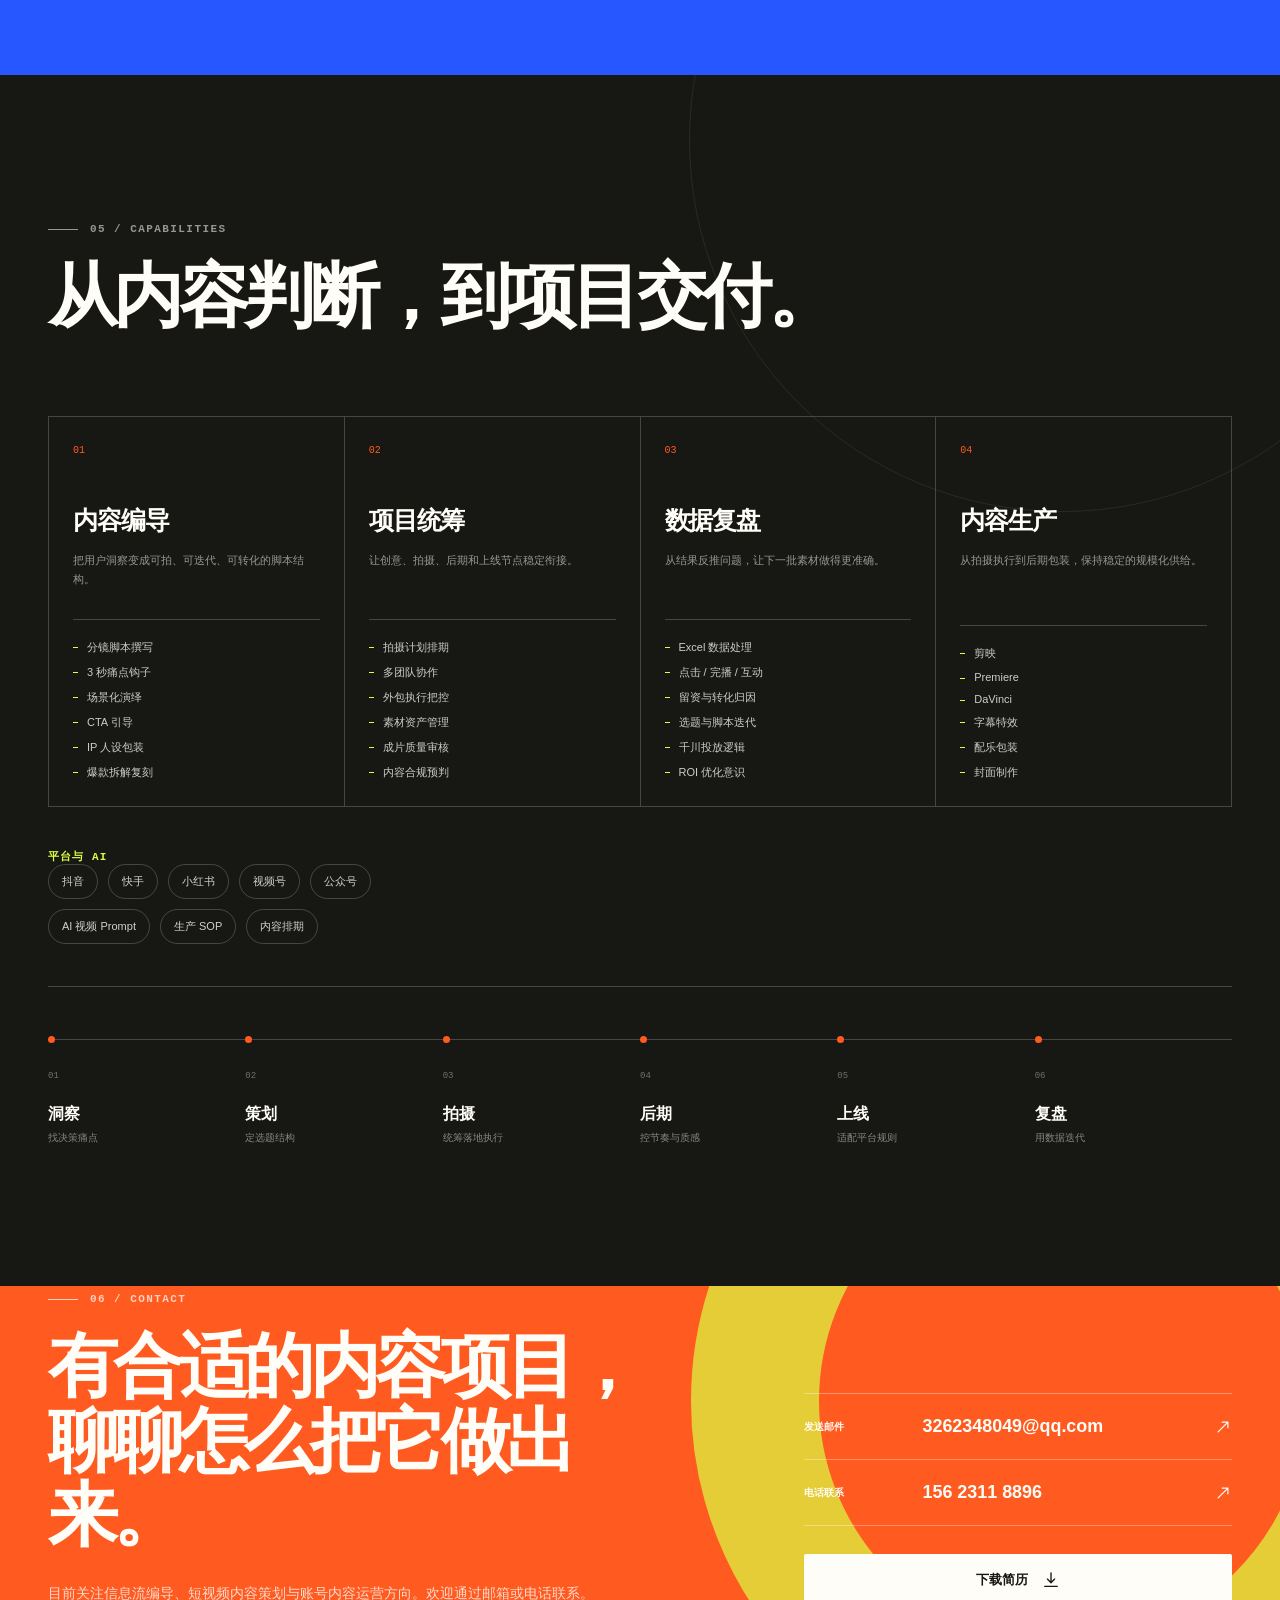
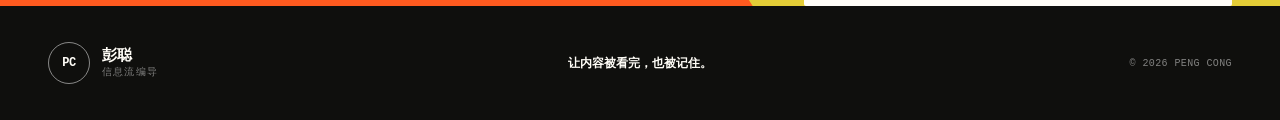
==== commit fdd1b03f: "Add social sharing metadata" ====
--- a/index.html
+++ b/index.html
@@ -10,6 +10,17 @@
     />
     <meta name="author" content="彭聪" />
     <title>彭聪｜信息流编导</title>
+    <meta property="og:type" content="website" />
+    <meta property="og:title" content="彭聪｜信息流编导 · AI 创作作品集" />
+    <meta property="og:description" content="短视频编导、AI 视频制作与 AI 独立游戏项目作品集。" />
+    <meta property="og:url" content="https://shuaicongdian.github.io/pengcong-portfolio/" />
+    <meta property="og:image" content="https://shuaicongdian.github.io/pengcong-portfolio/assets/images/share-cover.png" />
+    <meta property="og:image:width" content="1200" />
+    <meta property="og:image:height" content="630" />
+    <meta name="twitter:card" content="summary_large_image" />
+    <meta name="twitter:title" content="彭聪｜信息流编导 · AI 创作作品集" />
+    <meta name="twitter:description" content="短视频编导、AI 视频制作与 AI 独立游戏项目作品集。" />
+    <meta name="twitter:image" content="https://shuaicongdian.github.io/pengcong-portfolio/assets/images/share-cover.png" />
     <link rel="icon" href="assets/icons/favicon.svg" type="image/svg+xml" />
     <link rel="stylesheet" href="assets/styles.css" />
   </head>
--- a/assets/styles.css
+++ b/assets/styles.css
@@ -0,0 +1,3528 @@
+:root {
+  --paper: #f3f0e7;
+  --paper-soft: #e9e5d9;
+  --paper-bright: #fbf9f3;
+  --ink: #171714;
+  --ink-soft: #56564f;
+  --line: rgba(23, 23, 20, 0.18);
+  --line-light: rgba(255, 255, 255, 0.2);
+  --orange: #ff5a1f;
+  --acid: #d9ff43;
+  --blue: #2657ff;
+  --white: #fffdf7;
+  --shell: min(1380px, calc(100vw - 96px));
+  --ease: cubic-bezier(0.22, 1, 0.36, 1);
+  --font-sans: "PingFang SC", "Hiragino Sans GB", "Microsoft YaHei", "Noto Sans CJK SC", sans-serif;
+  --font-display: "Arial Black", "PingFang SC", "Hiragino Sans GB", sans-serif;
+  --font-mono: "SFMono-Regular", "Roboto Mono", "Courier New", monospace;
+}
+
+* {
+  box-sizing: border-box;
+}
+
+html {
+  scroll-behavior: smooth;
+  scroll-padding-top: 100px;
+}
+
+body {
+  margin: 0;
+  overflow-x: hidden;
+  background: var(--paper);
+  color: var(--ink);
+  font-family: var(--font-sans);
+  -webkit-font-smoothing: antialiased;
+  text-rendering: optimizeLegibility;
+}
+
+body.nav-open {
+  overflow: hidden;
+}
+
+::selection {
+  background: var(--acid);
+  color: var(--ink);
+}
+
+img,
+svg {
+  display: block;
+}
+
+a {
+  color: inherit;
+  text-decoration: none;
+}
+
+button,
+input,
+textarea {
+  font: inherit;
+}
+
+button {
+  color: inherit;
+}
+
+p,
+h1,
+h2,
+h3,
+h4 {
+  margin: 0;
+}
+
+.sr-only {
+  position: absolute;
+  width: 1px;
+  height: 1px;
+  padding: 0;
+  margin: -1px;
+  overflow: hidden;
+  clip: rect(0, 0, 0, 0);
+  white-space: nowrap;
+  border: 0;
+}
+
+.skip-link {
+  position: fixed;
+  top: 12px;
+  left: 12px;
+  z-index: 1000;
+  padding: 12px 18px;
+  background: var(--acid);
+  color: var(--ink);
+  font-size: 14px;
+  font-weight: 700;
+  transform: translateY(-160%);
+  transition: transform 180ms ease;
+}
+
+.skip-link:focus {
+  transform: translateY(0);
+}
+
+.site-noise {
+  position: fixed;
+  inset: 0;
+  z-index: 999;
+  pointer-events: none;
+  opacity: 0.035;
+  background-image: url("data:image/svg+xml,%3Csvg viewBox='0 0 180 180' xmlns='http://www.w3.org/2000/svg'%3E%3Cfilter id='n'%3E%3CfeTurbulence type='fractalNoise' baseFrequency='.75' numOctaves='3' stitchTiles='stitch'/%3E%3C/filter%3E%3Crect width='100%25' height='100%25' filter='url(%23n)' opacity='.8'/%3E%3C/svg%3E");
+}
+
+.section-shell {
+  width: var(--shell);
+  margin-inline: auto;
+}
+
+.site-header {
+  position: fixed;
+  top: 0;
+  left: 0;
+  z-index: 100;
+  display: grid;
+  grid-template-columns: minmax(170px, 1fr) auto minmax(170px, 1fr);
+  align-items: center;
+  width: 100%;
+  height: 84px;
+  padding-inline: 48px;
+  border-bottom: 1px solid var(--line);
+  background: var(--paper);
+  transition:
+    height 320ms var(--ease),
+    background-color 320ms var(--ease),
+    border-color 320ms var(--ease),
+    backdrop-filter 320ms var(--ease);
+}
+
+.site-header.is-scrolled {
+  height: 70px;
+  border-bottom-color: var(--line);
+  background: var(--paper);
+  box-shadow: 0 8px 24px rgba(23, 23, 20, 0.06);
+}
+
+.brand {
+  display: inline-flex;
+  align-items: center;
+  gap: 12px;
+  width: max-content;
+}
+
+.brand__mark {
+  display: grid;
+  place-items: center;
+  width: 42px;
+  height: 42px;
+  border: 1px solid currentColor;
+  border-radius: 50%;
+  font-family: var(--font-mono);
+  font-size: 12px;
+  font-weight: 800;
+  letter-spacing: -0.04em;
+}
+
+.brand__text {
+  display: flex;
+  flex-direction: column;
+  gap: 1px;
+}
+
+.brand__text strong {
+  font-size: 15px;
+  line-height: 1.1;
+}
+
+.brand__text small {
+  color: var(--ink-soft);
+  font-size: 10px;
+  letter-spacing: 0.12em;
+}
+
+.site-nav {
+  display: flex;
+  align-items: center;
+  justify-content: center;
+  gap: clamp(20px, 2.8vw, 42px);
+}
+
+.site-nav a {
+  position: relative;
+  padding: 10px 0;
+  color: var(--ink-soft);
+  font-size: 13px;
+  transition: color 180ms ease;
+}
+
+.site-nav a::after {
+  position: absolute;
+  right: 0;
+  bottom: 4px;
+  left: 0;
+  height: 1px;
+  background: currentColor;
+  content: "";
+  transform: scaleX(0);
+  transform-origin: right;
+  transition: transform 280ms var(--ease);
+}
+
+.site-nav a:hover,
+.site-nav a.is-active {
+  color: var(--ink);
+}
+
+.site-nav a:hover::after,
+.site-nav a.is-active::after {
+  transform: scaleX(1);
+  transform-origin: left;
+}
+
+.header-resume {
+  display: inline-flex;
+  align-items: center;
+  justify-self: end;
+  gap: 10px;
+  padding: 11px 17px;
+  border: 1px solid var(--ink);
+  border-radius: 999px;
+  font-size: 12px;
+  font-weight: 700;
+  transition:
+    background-color 220ms ease,
+    color 220ms ease;
+}
+
+.header-resume svg {
+  width: 15px;
+  fill: none;
+  stroke: currentColor;
+  stroke-linecap: round;
+  stroke-linejoin: round;
+  stroke-width: 1.5;
+}
+
+.header-resume:hover {
+  background: var(--ink);
+  color: var(--paper);
+}
+
+.menu-toggle {
+  display: none;
+  width: 42px;
+  height: 42px;
+  padding: 0;
+  border: 0;
+  background: transparent;
+  cursor: pointer;
+}
+
+.menu-toggle > span:not(.sr-only) {
+  display: block;
+  width: 22px;
+  height: 1px;
+  margin: 6px auto;
+  background: currentColor;
+  transition: transform 260ms ease;
+}
+
+.hero {
+  position: relative;
+  display: flex;
+  flex-direction: column;
+  min-height: 100svh;
+  padding: 130px 48px 36px;
+  overflow: hidden;
+}
+
+.hero::before {
+  position: absolute;
+  top: -15vw;
+  left: 32vw;
+  width: 43vw;
+  height: 43vw;
+  border: 1px solid rgba(23, 23, 20, 0.08);
+  border-radius: 50%;
+  content: "";
+  pointer-events: none;
+}
+
+.hero__grid {
+  display: grid;
+  grid-template-columns: minmax(0, 1.12fr) minmax(390px, 0.88fr);
+  align-items: center;
+  gap: clamp(60px, 7vw, 130px);
+  width: min(1440px, 100%);
+  min-height: 0;
+  margin: 0 auto auto;
+}
+
+.hero__content {
+  position: relative;
+  z-index: 2;
+  padding-top: 2vh;
+}
+
+.eyebrow,
+.section-kicker {
+  display: inline-flex;
+  align-items: center;
+  gap: 12px;
+  color: var(--ink-soft);
+  font-family: var(--font-mono);
+  font-size: 11px;
+  font-weight: 700;
+  letter-spacing: 0.13em;
+  text-transform: uppercase;
+}
+
+.eyebrow::before,
+.section-kicker::before {
+  width: 30px;
+  height: 1px;
+  background: currentColor;
+  content: "";
+}
+
+.hero__title {
+  max-width: 800px;
+  margin-top: 28px;
+  font-family: var(--font-display);
+  font-size: clamp(55px, 6.3vw, 104px);
+  font-weight: 900;
+  letter-spacing: -0.075em;
+  line-height: 1.02;
+}
+
+.hero__title em {
+  position: relative;
+  display: inline-block;
+  color: var(--orange);
+  font-style: normal;
+}
+
+.hero__title em::after {
+  position: absolute;
+  right: 0.04em;
+  bottom: 0.03em;
+  left: 0.04em;
+  z-index: -1;
+  height: 0.18em;
+  background: var(--acid);
+  content: "";
+  transform: rotate(-1.5deg);
+}
+
+.hero__intro {
+  max-width: 660px;
+  margin-top: 30px;
+  color: var(--ink-soft);
+  font-size: clamp(15px, 1.1vw, 18px);
+  line-height: 1.85;
+}
+
+.hero__actions {
+  display: flex;
+  align-items: center;
+  gap: 28px;
+  margin-top: 40px;
+}
+
+.button {
+  display: inline-flex;
+  align-items: center;
+  justify-content: center;
+  gap: 14px;
+  min-height: 52px;
+  padding: 0 22px;
+  border: 1px solid transparent;
+  border-radius: 2px;
+  font-size: 13px;
+  font-weight: 750;
+  transition:
+    transform 220ms var(--ease),
+    background-color 220ms ease,
+    color 220ms ease,
+    border-color 220ms ease;
+}
+
+.button:hover {
+  transform: translateY(-3px);
+}
+
+.button svg {
+  width: 18px;
+  fill: none;
+  stroke: currentColor;
+  stroke-linecap: round;
+  stroke-linejoin: round;
+  stroke-width: 1.5;
+}
+
+.button--primary {
+  min-width: 166px;
+  background: var(--ink);
+  color: var(--paper);
+}
+
+.button--primary:hover {
+  background: var(--orange);
+  color: var(--white);
+}
+
+.button--text {
+  min-height: auto;
+  padding: 10px 0;
+  border-bottom-color: var(--ink);
+  border-radius: 0;
+}
+
+.button--text:hover {
+  color: var(--orange);
+  border-color: var(--orange);
+}
+
+.hero__visual {
+  position: relative;
+  width: min(100%, 520px);
+  justify-self: end;
+}
+
+.hero-poster {
+  position: relative;
+  display: flex;
+  flex-direction: column;
+  justify-content: space-between;
+  aspect-ratio: 0.83;
+  padding: 24px;
+  overflow: hidden;
+  border: 1px solid var(--ink);
+  background:
+    linear-gradient(90deg, transparent 49.85%, rgba(23, 23, 20, 0.12) 50%, transparent 50.15%),
+    linear-gradient(rgba(23, 23, 20, 0.08) 1px, transparent 1px),
+    var(--acid);
+  background-size: 100% 100%, 100% 13.5%, 100% 100%;
+  box-shadow: 18px 18px 0 var(--ink);
+}
+
+.hero-poster::before {
+  position: absolute;
+  top: 17%;
+  right: -21%;
+  width: 76%;
+  aspect-ratio: 1;
+  border: 1px solid var(--ink);
+  border-radius: 50%;
+  background: var(--orange);
+  content: "";
+}
+
+.hero-poster::after {
+  position: absolute;
+  bottom: 21%;
+  left: -14%;
+  width: 45%;
+  aspect-ratio: 1;
+  border: 1px solid var(--ink);
+  background: var(--blue);
+  content: "";
+  transform: rotate(18deg);
+}
+
+.hero-poster__top,
+.hero-poster__bottom {
+  position: relative;
+  z-index: 2;
+  display: flex;
+  justify-content: space-between;
+  font-family: var(--font-mono);
+  font-size: 9px;
+  font-weight: 700;
+  letter-spacing: 0.08em;
+}
+
+.hero-poster__bottom {
+  border-top: 1px solid var(--ink);
+  padding-top: 14px;
+}
+
+.hero-poster__center {
+  position: absolute;
+  top: 50%;
+  left: 50%;
+  z-index: 2;
+  display: flex;
+  flex-direction: column;
+  align-items: center;
+  transform: translate(-50%, -50%);
+}
+
+.hero-poster__cn {
+  font-family: var(--font-display);
+  font-size: clamp(76px, 9vw, 142px);
+  font-weight: 900;
+  letter-spacing: -0.11em;
+  line-height: 1;
+  white-space: nowrap;
+}
+
+.hero-poster__en {
+  margin-top: 4px;
+  font-family: var(--font-mono);
+  font-size: 12px;
+  font-weight: 700;
+  letter-spacing: 0.28em;
+}
+
+.hero-poster__role {
+  margin-top: 12px;
+  padding: 5px 10px;
+  border: 1px solid var(--ink);
+  background: var(--paper);
+  font-size: 11px;
+  font-weight: 700;
+}
+
+.hero-poster__word {
+  position: absolute;
+  right: 24px;
+  bottom: 74px;
+  z-index: 3;
+  padding: 8px 12px;
+  background: var(--ink);
+  color: var(--white);
+  font-family: var(--font-mono);
+  font-size: 11px;
+  letter-spacing: 0.08em;
+  transform: rotate(-2deg);
+  transition:
+    opacity 180ms ease,
+    transform 180ms ease;
+}
+
+.hero-poster__word.is-changing {
+  opacity: 0;
+  transform: translateY(7px) rotate(-2deg);
+}
+
+.floating-note {
+  position: absolute;
+  z-index: 5;
+  display: flex;
+  flex-direction: column;
+  gap: 4px;
+  padding: 12px 14px;
+  border: 1px solid var(--ink);
+  background: var(--paper-bright);
+  box-shadow: 6px 6px 0 rgba(23, 23, 20, 0.9);
+}
+
+.floating-note span {
+  color: var(--ink-soft);
+  font-family: var(--font-mono);
+  font-size: 8px;
+  letter-spacing: 0.14em;
+}
+
+.floating-note strong {
+  font-family: var(--font-mono);
+  font-size: 9px;
+  letter-spacing: 0.06em;
+}
+
+.floating-note--one {
+  top: 7%;
+  left: -12%;
+  transform: rotate(-3deg);
+}
+
+.floating-note--two {
+  right: -7%;
+  bottom: 10%;
+  transform: rotate(2deg);
+}
+
+.hero__footer {
+  display: grid;
+  grid-template-columns: 1fr auto;
+  align-items: end;
+  gap: 48px;
+  width: min(1440px, 100%);
+  margin: 60px auto 0;
+  padding-top: 20px;
+  border-top: 1px solid var(--line);
+}
+
+.hero__metrics {
+  display: grid;
+  grid-template-columns: repeat(4, minmax(0, 1fr));
+}
+
+.metric {
+  position: relative;
+  padding: 4px 28px 0;
+  border-left: 1px solid var(--line);
+}
+
+.metric:first-child {
+  padding-left: 0;
+  border-left: 0;
+}
+
+.metric__value {
+  display: flex;
+  align-items: baseline;
+  gap: 2px;
+  font-family: var(--font-display);
+  font-size: clamp(27px, 2.5vw, 43px);
+  font-weight: 900;
+  letter-spacing: -0.07em;
+  line-height: 1;
+}
+
+.metric__value sup {
+  color: var(--orange);
+  font-family: var(--font-mono);
+  font-size: 0.48em;
+  letter-spacing: -0.02em;
+}
+
+.metric__label {
+  margin-top: 10px;
+  font-size: 12px;
+  font-weight: 750;
+}
+
+.metric__note {
+  margin-top: 4px;
+  color: var(--ink-soft);
+  font-size: 10px;
+}
+
+.scroll-cue {
+  display: flex;
+  align-items: center;
+  gap: 12px;
+  color: var(--ink-soft);
+  font-family: var(--font-mono);
+  font-size: 9px;
+  letter-spacing: 0.14em;
+  transform: rotate(90deg) translateX(-12px);
+  transform-origin: right center;
+}
+
+.scroll-cue__line {
+  position: relative;
+  width: 62px;
+  height: 1px;
+  overflow: hidden;
+  background: var(--line);
+}
+
+.scroll-cue__line::after {
+  position: absolute;
+  inset: 0;
+  background: var(--ink);
+  content: "";
+  animation: scrollLine 2s ease-in-out infinite;
+}
+
+@keyframes scrollLine {
+  0% { transform: translateX(-100%); }
+  50%, 100% { transform: translateX(100%); }
+}
+
+.ticker {
+  overflow: hidden;
+  border-top: 1px solid var(--ink);
+  border-bottom: 1px solid var(--ink);
+  background: var(--orange);
+  color: var(--white);
+}
+
+.ticker__track {
+  display: flex;
+  align-items: center;
+  gap: 28px;
+  width: max-content;
+  padding: 14px 0;
+  animation: ticker 28s linear infinite;
+}
+
+.ticker__track span {
+  font-size: 12px;
+  font-weight: 800;
+  letter-spacing: 0.12em;
+  white-space: nowrap;
+}
+
+.ticker__track i {
+  width: 7px;
+  height: 7px;
+  border-radius: 50%;
+  background: var(--acid);
+}
+
+@keyframes ticker {
+  to { transform: translateX(-50%); }
+}
+
+.section {
+  padding: clamp(100px, 11vw, 180px) 0;
+}
+
+.section-heading h2,
+.contact h2 {
+  max-width: 980px;
+  margin-top: 24px;
+  font-family: var(--font-display);
+  font-size: clamp(42px, 5.5vw, 84px);
+  font-weight: 900;
+  letter-spacing: -0.065em;
+  line-height: 1.06;
+}
+
+.section-heading h2 {
+  white-space: pre-line;
+}
+
+.section-heading--split {
+  display: grid;
+  grid-template-columns: minmax(0, 1.35fr) minmax(280px, 0.65fr);
+  align-items: end;
+  gap: 80px;
+}
+
+.section-heading--split > p {
+  max-width: 460px;
+  padding-bottom: 8px;
+  color: var(--ink-soft);
+  font-size: 14px;
+  line-height: 1.8;
+}
+
+.about {
+  position: relative;
+}
+
+.about::after {
+  position: absolute;
+  right: 0;
+  bottom: 0;
+  width: 30vw;
+  height: 1px;
+  background: var(--line);
+  content: "";
+}
+
+.about__layout {
+  display: grid;
+  grid-template-columns: minmax(0, 0.82fr) minmax(0, 1.18fr);
+  gap: clamp(80px, 10vw, 160px);
+  margin-top: 80px;
+}
+
+.about__copy {
+  display: grid;
+  gap: 24px;
+  align-content: start;
+  padding-top: 12px;
+}
+
+.about__copy p {
+  max-width: 580px;
+  color: var(--ink-soft);
+  font-size: clamp(16px, 1.25vw, 20px);
+  line-height: 1.9;
+}
+
+.about__copy p:first-child {
+  color: var(--ink);
+  font-size: clamp(20px, 1.75vw, 28px);
+  font-weight: 650;
+  letter-spacing: -0.025em;
+  line-height: 1.65;
+}
+
+.about__principles {
+  display: grid;
+}
+
+.principle {
+  display: grid;
+  grid-template-columns: 52px 160px 1fr;
+  gap: 24px;
+  align-items: start;
+  padding: 28px 0;
+  border-top: 1px solid var(--line);
+}
+
+.principle:last-child {
+  border-bottom: 1px solid var(--line);
+}
+
+.principle__index {
+  display: grid;
+  place-items: center;
+  width: 34px;
+  height: 34px;
+  border: 1px solid var(--ink);
+  border-radius: 50%;
+  font-family: var(--font-mono);
+  font-size: 11px;
+  font-weight: 800;
+}
+
+.principle h3 {
+  font-size: 18px;
+  letter-spacing: -0.03em;
+}
+
+.principle p {
+  color: var(--ink-soft);
+  font-size: 13px;
+  line-height: 1.75;
+}
+
+.education-card {
+  display: grid;
+  grid-template-columns: 0.75fr 1.25fr 0.9fr;
+  gap: 48px;
+  align-items: start;
+  margin-top: 72px;
+  padding: 34px;
+  border: 1px solid var(--ink);
+  background: var(--paper-bright);
+  box-shadow: 10px 10px 0 var(--ink);
+}
+
+.education-card__label {
+  color: var(--orange);
+  font-family: var(--font-mono);
+  font-size: 10px;
+  font-weight: 800;
+  letter-spacing: 0.14em;
+}
+
+.education-card__school {
+  margin-top: 9px;
+  font-size: 25px;
+  font-weight: 800;
+  letter-spacing: -0.04em;
+}
+
+.education-card__major,
+.education-card__date {
+  margin-top: 7px;
+  color: var(--ink-soft);
+  font-size: 12px;
+}
+
+.education-card__courses {
+  color: var(--ink-soft);
+  font-size: 12px;
+  line-height: 1.8;
+}
+
+.education-card__honors {
+  display: grid;
+  gap: 9px;
+  margin: 0;
+  padding: 0;
+  list-style: none;
+}
+
+.education-card__honors li {
+  position: relative;
+  padding-left: 17px;
+  font-size: 12px;
+  line-height: 1.65;
+}
+
+.education-card__honors li::before {
+  position: absolute;
+  top: 0.65em;
+  left: 0;
+  width: 6px;
+  height: 6px;
+  border-radius: 50%;
+  background: var(--acid);
+  outline: 1px solid var(--ink);
+  content: "";
+}
+
+.experience {
+  border-top: 1px solid var(--line);
+  background: var(--paper-soft);
+}
+
+.timeline {
+  margin-top: 86px;
+}
+
+.timeline__item {
+  position: relative;
+  display: grid;
+  grid-template-columns: minmax(160px, 0.28fr) minmax(0, 0.72fr);
+  gap: 42px;
+  padding: 48px 0 52px;
+  border-top: 1px solid var(--line);
+}
+
+.timeline__item:last-child {
+  border-bottom: 1px solid var(--line);
+}
+
+.timeline__meta {
+  display: flex;
+  flex-direction: column;
+  gap: 13px;
+  align-items: flex-start;
+}
+
+.timeline__index {
+  color: var(--ink-soft);
+  font-family: var(--font-mono);
+  font-size: 10px;
+  letter-spacing: 0.1em;
+}
+
+.timeline__date {
+  font-family: var(--font-mono);
+  font-size: 11px;
+  font-weight: 700;
+  letter-spacing: 0.04em;
+}
+
+.timeline__current {
+  display: inline-flex;
+  align-items: center;
+  gap: 7px;
+  margin-top: 2px;
+  padding: 5px 9px;
+  border: 1px solid var(--ink);
+  border-radius: 999px;
+  background: var(--acid);
+  font-size: 9px;
+  font-weight: 800;
+}
+
+.timeline__current::before {
+  width: 6px;
+  height: 6px;
+  border-radius: 50%;
+  background: var(--ink);
+  content: "";
+  animation: pulse 1.8s ease infinite;
+}
+
+@keyframes pulse {
+  0%, 100% { opacity: 1; }
+  50% { opacity: 0.35; }
+}
+
+.timeline__content {
+  display: grid;
+  grid-template-columns: minmax(250px, 0.78fr) minmax(0, 1.22fr);
+  gap: 56px;
+}
+
+.timeline__company {
+  display: flex;
+  align-items: center;
+  gap: 12px;
+  font-size: clamp(25px, 2.6vw, 42px);
+  font-weight: 850;
+  letter-spacing: -0.055em;
+}
+
+.timeline__company::before {
+  width: 10px;
+  height: 10px;
+  flex: 0 0 auto;
+  background: var(--orange);
+  content: "";
+  transform: rotate(45deg);
+}
+
+.timeline__project {
+  margin-top: 12px;
+  color: var(--ink-soft);
+  font-size: 13px;
+}
+
+.timeline__role {
+  display: inline-block;
+  margin-top: 18px;
+  padding: 6px 10px;
+  border: 1px solid var(--line);
+  color: var(--ink-soft);
+  font-size: 10px;
+  font-weight: 750;
+}
+
+.timeline__summary {
+  color: var(--ink);
+  font-size: 15px;
+  font-weight: 650;
+  line-height: 1.75;
+}
+
+.timeline__highlights {
+  display: grid;
+  gap: 14px;
+  margin: 22px 0 0;
+  padding: 0;
+  list-style: none;
+}
+
+.timeline__highlights li {
+  position: relative;
+  padding-left: 19px;
+  color: var(--ink-soft);
+  font-size: 12px;
+  line-height: 1.75;
+}
+
+.timeline__highlights li::before {
+  position: absolute;
+  top: 0.68em;
+  left: 0;
+  width: 8px;
+  height: 1px;
+  background: var(--orange);
+  content: "";
+}
+
+.work {
+  background: var(--paper-bright);
+}
+
+.work-grid {
+  display: grid;
+  grid-template-columns: repeat(12, 1fr);
+  gap: 20px;
+  margin-top: 82px;
+}
+
+.work-card {
+  position: relative;
+  display: flex;
+  grid-column: span 6;
+  flex-direction: column;
+  min-height: 520px;
+  overflow: hidden;
+  border: 1px solid var(--ink);
+  background: var(--paper);
+  transition:
+    transform 420ms var(--ease),
+    box-shadow 420ms var(--ease);
+}
+
+.work-card--featured {
+  grid-column: span 7;
+}
+
+.work-card--featured + .work-card {
+  grid-column: span 5;
+}
+
+.work-card:nth-child(3),
+.work-card:nth-child(4) {
+  min-height: 470px;
+}
+
+.work-card:hover {
+  transform: translateY(-8px);
+  box-shadow: 10px 12px 0 var(--ink);
+}
+
+.work-card__cover {
+  position: relative;
+  min-height: 270px;
+  overflow: hidden;
+  border-bottom: 1px solid var(--ink);
+}
+
+.work-card--featured .work-card__cover {
+  min-height: 350px;
+}
+
+.work-cover {
+  background: var(--ink);
+}
+
+.work-cover::before,
+.work-cover::after {
+  position: absolute;
+  content: "";
+}
+
+.work-cover::before {
+  top: 50%;
+  left: 50%;
+  width: min(64%, 280px);
+  aspect-ratio: 1;
+  border: 1px solid currentColor;
+  border-radius: 50%;
+  transform: translate(-50%, -50%);
+}
+
+.work-cover::after {
+  right: -9%;
+  bottom: -22%;
+  width: 46%;
+  aspect-ratio: 1;
+  background: currentColor;
+  transform: rotate(24deg);
+}
+
+.work-cover--mulan {
+  color: var(--acid);
+  background:
+    linear-gradient(125deg, transparent 47%, rgba(217, 255, 67, 0.2) 47.2%, transparent 47.5%),
+    var(--blue);
+}
+
+.work-cover--mulan::before {
+  width: 42%;
+  border-width: 26px;
+  border-color: var(--acid);
+  border-radius: 0;
+  transform: translate(-50%, -50%) rotate(45deg);
+  mix-blend-mode: screen;
+}
+
+.work-cover--oral {
+  color: var(--acid);
+  background:
+    repeating-linear-gradient(90deg, transparent 0 18px, rgba(217, 255, 67, 0.12) 18px 19px),
+    var(--orange);
+}
+
+.work-cover--oral::before {
+  border-radius: 0;
+  transform: translate(-50%, -50%) rotate(-12deg);
+}
+
+.work-cover--auto {
+  color: var(--white);
+  background: #242424;
+}
+
+.work-cover--auto::before {
+  width: 72%;
+  border-color: var(--orange);
+  border-width: 28px;
+  border-radius: 50% 50% 12% 12%;
+}
+
+.work-cover--auto::after {
+  background: var(--blue);
+}
+
+.work-cover--home {
+  color: var(--orange);
+  background:
+    radial-gradient(circle at 72% 28%, var(--acid) 0 12%, transparent 12.5%),
+    var(--paper-soft);
+}
+
+.work-cover--home::before {
+  border-radius: 0;
+  border-width: 18px;
+  transform: translate(-50%, -50%) rotate(12deg);
+}
+
+.work-cover__label {
+  position: absolute;
+  top: 18px;
+  left: 18px;
+  z-index: 2;
+  padding: 7px 9px;
+  border: 1px solid currentColor;
+  font-family: var(--font-mono);
+  font-size: 8px;
+  font-weight: 800;
+  letter-spacing: 0.1em;
+}
+
+.work-cover__index {
+  position: absolute;
+  right: 18px;
+  bottom: 15px;
+  z-index: 2;
+  color: inherit;
+  font-family: var(--font-display);
+  font-size: clamp(58px, 7vw, 110px);
+  font-weight: 900;
+  letter-spacing: -0.09em;
+  line-height: 0.8;
+  opacity: 0.9;
+}
+
+.work-card__body {
+  display: flex;
+  flex: 1;
+  flex-direction: column;
+  padding: 26px;
+}
+
+.work-card__type {
+  color: var(--orange);
+  font-family: var(--font-mono);
+  font-size: 9px;
+  font-weight: 800;
+  letter-spacing: 0.08em;
+}
+
+.work-card__title {
+  margin-top: 12px;
+  font-size: clamp(24px, 2.2vw, 36px);
+  font-weight: 850;
+  letter-spacing: -0.05em;
+}
+
+.work-card__summary {
+  max-width: 640px;
+  margin-top: 15px;
+  color: var(--ink-soft);
+  font-size: 12px;
+  line-height: 1.75;
+}
+
+.work-card__tags {
+  display: flex;
+  flex-wrap: wrap;
+  gap: 7px;
+  margin-top: 19px;
+}
+
+.work-card__tags span {
+  padding: 5px 8px;
+  border: 1px solid var(--line);
+  border-radius: 999px;
+  color: var(--ink-soft);
+  font-size: 9px;
+}
+
+.work-card__footer {
+  display: flex;
+  align-items: flex-end;
+  justify-content: space-between;
+  gap: 20px;
+  margin-top: auto;
+  padding-top: 24px;
+}
+
+.work-card__result {
+  font-size: 13px;
+  font-weight: 800;
+}
+
+.work-card__link {
+  display: inline-flex;
+  align-items: center;
+  gap: 7px;
+  padding: 0 0 3px;
+  border: 0;
+  border-bottom: 1px solid var(--ink);
+  background: transparent;
+  color: var(--ink);
+  font-family: inherit;
+  font-size: 11px;
+  font-weight: 750;
+  cursor: pointer;
+}
+
+.work-card__link svg {
+  width: 14px;
+  fill: none;
+  stroke: currentColor;
+  stroke-linecap: round;
+  stroke-linejoin: round;
+  stroke-width: 1.5;
+}
+
+.work-cover--video {
+  width: 100%;
+  padding: 0;
+  color: inherit;
+  font: inherit;
+  text-align: left;
+  cursor: pointer;
+}
+
+.work-cover__play {
+  position: absolute;
+  top: 50%;
+  left: 50%;
+  z-index: 3;
+  display: flex;
+  align-items: center;
+  gap: 11px;
+  padding: 8px 14px 8px 8px;
+  border: 1px solid var(--ink);
+  border-radius: 999px;
+  background: var(--paper-bright);
+  color: var(--ink);
+  font-size: 11px;
+  font-weight: 800;
+  box-shadow: 5px 5px 0 rgba(23, 23, 20, 0.9);
+  transform: translate(-50%, -50%);
+  transition:
+    transform 320ms var(--ease),
+    background-color 220ms ease;
+}
+
+.work-cover__play-icon {
+  display: grid;
+  place-items: center;
+  width: 34px;
+  height: 34px;
+  border-radius: 50%;
+  background: var(--orange);
+  color: var(--white);
+}
+
+.work-cover__play-icon svg {
+  width: 16px;
+  fill: currentColor;
+}
+
+.work-cover--video:hover .work-cover__play {
+  background: var(--acid);
+  transform: translate(-50%, -50%) scale(1.06);
+}
+
+.work-card__actions {
+  display: flex;
+  flex-wrap: wrap;
+  align-items: flex-end;
+  justify-content: flex-end;
+  gap: 10px 18px;
+}
+
+.work-note {
+  display: grid;
+  grid-template-columns: 0.8fr 1.2fr;
+  gap: 60px;
+  margin-top: 56px;
+  padding-top: 22px;
+  border-top: 1px solid var(--line);
+  color: var(--ink-soft);
+  font-size: 11px;
+}
+
+.work-note span:first-child {
+  color: var(--ink);
+  font-family: var(--font-mono);
+  letter-spacing: 0.08em;
+}
+
+.ai {
+  position: relative;
+  overflow: hidden;
+  background: var(--blue);
+  color: var(--white);
+}
+
+.ai::before {
+  position: absolute;
+  inset: 0;
+  background:
+    linear-gradient(rgba(255, 255, 255, 0.07) 1px, transparent 1px),
+    linear-gradient(90deg, rgba(255, 255, 255, 0.07) 1px, transparent 1px);
+  background-size: 72px 72px;
+  content: "";
+  mask-image: linear-gradient(to bottom, black, transparent 88%);
+  pointer-events: none;
+}
+
+.ai .section-shell {
+  position: relative;
+  z-index: 1;
+}
+
+.ai .section-kicker {
+  color: rgba(255, 255, 255, 0.62);
+}
+
+.ai .section-heading--split > p {
+  color: rgba(255, 255, 255, 0.72);
+}
+
+.ai-grid {
+  display: grid;
+  grid-template-columns: repeat(2, minmax(0, 1fr));
+  gap: 20px;
+  margin-top: 82px;
+}
+
+.ai-project {
+  position: relative;
+  display: flex;
+  min-height: 640px;
+  flex-direction: column;
+  overflow: hidden;
+  padding: 28px;
+  border: 1px solid var(--ink);
+  background: var(--paper-bright);
+  color: var(--ink);
+  box-shadow: 12px 12px 0 rgba(15, 15, 13, 0.95);
+  transition:
+    transform 420ms var(--ease),
+    box-shadow 420ms var(--ease);
+}
+
+.ai-project:hover {
+  transform: translateY(-8px);
+  box-shadow: 18px 20px 0 rgba(15, 15, 13, 0.95);
+}
+
+.ai-project--video {
+  background: var(--acid);
+}
+
+.ai-project--game {
+  background:
+    radial-gradient(circle at 78% 32%, rgba(255, 90, 31, 0.18) 0 11%, transparent 11.5%),
+    var(--paper-bright);
+}
+
+.ai-project::before,
+.ai-project::after {
+  position: absolute;
+  content: "";
+  pointer-events: none;
+}
+
+.ai-project--video::before {
+  top: 88px;
+  right: -84px;
+  width: 260px;
+  height: 260px;
+  border: 32px solid var(--orange);
+  border-radius: 50%;
+}
+
+.ai-project--video::after {
+  top: 190px;
+  right: 70px;
+  width: 48px;
+  height: 48px;
+  background: var(--blue);
+  transform: rotate(18deg);
+}
+
+.ai-project--game::before {
+  top: 105px;
+  right: -28px;
+  width: 220px;
+  height: 220px;
+  border: 1px solid rgba(23, 23, 20, 0.22);
+  background:
+    linear-gradient(90deg, transparent 49%, rgba(23, 23, 20, 0.18) 50%, transparent 51%),
+    linear-gradient(transparent 49%, rgba(23, 23, 20, 0.18) 50%, transparent 51%);
+  transform: rotate(12deg);
+}
+
+.ai-project--game::after {
+  top: 144px;
+  right: 58px;
+  width: 74px;
+  height: 74px;
+  border-radius: 50%;
+  background: var(--orange);
+  mix-blend-mode: multiply;
+}
+
+.ai-project__top,
+.ai-project__body,
+.ai-project__footer {
+  position: relative;
+  z-index: 2;
+}
+
+.ai-project__top,
+.ai-project__footer {
+  display: flex;
+  align-items: center;
+  justify-content: space-between;
+  gap: 20px;
+  font-family: var(--font-mono);
+  font-size: 9px;
+  font-weight: 800;
+  letter-spacing: 0.11em;
+}
+
+.ai-project__top {
+  padding-bottom: 18px;
+  border-bottom: 1px solid rgba(23, 23, 20, 0.35);
+}
+
+.ai-project__number {
+  display: grid;
+  place-items: center;
+  width: 37px;
+  height: 37px;
+  border: 1px solid var(--ink);
+  border-radius: 50%;
+}
+
+.ai-project__body {
+  margin-top: 92px;
+}
+
+.ai-project__subtitle {
+  color: rgba(23, 23, 20, 0.58);
+  font-family: var(--font-mono);
+  font-size: 10px;
+  font-weight: 750;
+  letter-spacing: 0.08em;
+}
+
+.ai-project h3 {
+  max-width: 520px;
+  margin-top: 14px;
+  font-family: var(--font-display);
+  font-size: clamp(38px, 4vw, 64px);
+  font-weight: 900;
+  letter-spacing: -0.07em;
+  line-height: 1.06;
+}
+
+.ai-project__description {
+  max-width: 560px;
+  margin-top: 20px;
+  color: rgba(23, 23, 20, 0.68);
+  font-size: 13px;
+  line-height: 1.8;
+}
+
+.ai-project__stages {
+  display: grid;
+  grid-template-columns: repeat(2, minmax(0, 1fr));
+  margin: 42px 0 0;
+  padding: 0;
+  border-top: 1px solid rgba(23, 23, 20, 0.35);
+  border-left: 1px solid rgba(23, 23, 20, 0.35);
+  list-style: none;
+}
+
+.ai-project__stages li {
+  display: flex;
+  align-items: center;
+  gap: 10px;
+  min-height: 52px;
+  padding: 10px 12px;
+  border-right: 1px solid rgba(23, 23, 20, 0.35);
+  border-bottom: 1px solid rgba(23, 23, 20, 0.35);
+}
+
+.ai-project__stages span {
+  color: var(--orange);
+  font-family: var(--font-mono);
+  font-size: 9px;
+  font-weight: 800;
+}
+
+.ai-project__stages strong {
+  font-size: 11px;
+}
+
+.ai-project__tags {
+  display: flex;
+  flex-wrap: wrap;
+  gap: 7px;
+  margin-top: 24px;
+}
+
+.ai-project__tags span {
+  padding: 6px 9px;
+  border: 1px solid rgba(23, 23, 20, 0.25);
+  border-radius: 999px;
+  font-size: 9px;
+}
+
+.ai-project__footer {
+  margin-top: auto;
+  padding-top: 22px;
+  border-top: 1px solid rgba(23, 23, 20, 0.35);
+}
+
+.ai-project__footer span:first-child {
+  font-family: var(--font-sans);
+  letter-spacing: 0;
+}
+
+.ai-project__footer > a {
+  display: inline-flex;
+  align-items: center;
+  gap: 7px;
+  padding-bottom: 3px;
+  border-bottom: 1px solid currentColor;
+  transition: color 180ms ease;
+}
+
+.ai-project__footer > a:hover {
+  color: var(--orange);
+}
+
+.ai-statement {
+  display: grid;
+  grid-template-columns: minmax(210px, 0.32fr) minmax(0, 0.68fr);
+  gap: 60px;
+  align-items: start;
+  margin-top: 72px;
+  padding-top: 26px;
+  border-top: 1px solid rgba(255, 255, 255, 0.35);
+}
+
+.ai-statement span {
+  color: var(--acid);
+  font-family: var(--font-mono);
+  font-size: 10px;
+  font-weight: 800;
+  letter-spacing: 0.11em;
+}
+
+.ai-statement p {
+  max-width: 770px;
+  font-size: clamp(24px, 3vw, 42px);
+  font-weight: 750;
+  letter-spacing: -0.045em;
+  line-height: 1.35;
+}
+
+.video-case {
+  position: relative;
+  margin-top: 96px;
+  scroll-margin-top: 94px;
+  padding-top: 28px;
+  border-top: 1px solid rgba(255, 255, 255, 0.38);
+}
+
+.video-case__header {
+  display: grid;
+  grid-template-columns: minmax(0, 1fr) auto;
+  gap: 50px;
+  align-items: start;
+}
+
+.video-case__eyebrow,
+.video-case__section-heading,
+.video-prompt__constraints > p {
+  color: var(--acid);
+  font-family: var(--font-mono);
+  font-size: 10px;
+  font-weight: 800;
+  letter-spacing: 0.12em;
+}
+
+.video-case__header h3 {
+  margin-top: 15px;
+  font-family: var(--font-display);
+  font-size: clamp(46px, 5.8vw, 88px);
+  font-weight: 900;
+  letter-spacing: -0.075em;
+  line-height: 1;
+}
+
+.video-case__subtitle {
+  max-width: 760px;
+  margin-top: 16px;
+  color: rgba(255, 255, 255, 0.68);
+  font-size: 15px;
+  line-height: 1.7;
+}
+
+.video-case__spec {
+  display: flex;
+  flex-direction: column;
+  gap: 8px;
+  align-items: flex-end;
+  margin-top: 22px;
+  color: rgba(255, 255, 255, 0.52);
+  font-family: var(--font-mono);
+  font-size: 9px;
+  letter-spacing: 0.08em;
+  white-space: nowrap;
+}
+
+.video-case__overview {
+  display: grid;
+  grid-template-columns: minmax(0, 1.2fr) minmax(330px, 0.8fr);
+  gap: clamp(42px, 6vw, 90px);
+  align-items: end;
+  margin-top: 64px;
+}
+
+.video-case__player {
+  margin: 0;
+  overflow: hidden;
+  border: 1px solid rgba(255, 255, 255, 0.45);
+  background: #050607;
+  box-shadow: 14px 14px 0 var(--ink);
+}
+
+.video-case__player video {
+  display: block;
+  width: 100%;
+  aspect-ratio: 16 / 9;
+  background: #050607;
+}
+
+.video-case__player figcaption {
+  display: flex;
+  align-items: center;
+  justify-content: space-between;
+  gap: 20px;
+  padding: 12px 15px;
+  border-top: 1px solid rgba(255, 255, 255, 0.18);
+  background: #0b0f16;
+  color: rgba(255, 255, 255, 0.52);
+  font-family: var(--font-mono);
+  font-size: 8px;
+  letter-spacing: 0.1em;
+}
+
+.video-case__summary > p {
+  max-width: 560px;
+  color: rgba(255, 255, 255, 0.78);
+  font-size: 14px;
+  line-height: 1.9;
+}
+
+.video-case__highlights {
+  display: grid;
+  grid-template-columns: repeat(2, 1fr);
+  margin-top: 32px;
+  border-top: 1px solid rgba(255, 255, 255, 0.25);
+  border-left: 1px solid rgba(255, 255, 255, 0.25);
+}
+
+.video-case__highlights > div {
+  min-height: 92px;
+  padding: 15px;
+  border-right: 1px solid rgba(255, 255, 255, 0.25);
+  border-bottom: 1px solid rgba(255, 255, 255, 0.25);
+}
+
+.video-case__highlights span {
+  display: block;
+  color: rgba(255, 255, 255, 0.48);
+  font-family: var(--font-mono);
+  font-size: 8px;
+  letter-spacing: 0.1em;
+}
+
+.video-case__highlights strong {
+  display: block;
+  margin-top: 9px;
+  font-size: 12px;
+  line-height: 1.45;
+}
+
+.video-case__keywords {
+  display: flex;
+  flex-wrap: wrap;
+  gap: 7px;
+  margin-top: 20px;
+}
+
+.video-case__keywords span {
+  padding: 6px 9px;
+  border: 1px solid rgba(255, 255, 255, 0.28);
+  border-radius: 999px;
+  color: rgba(255, 255, 255, 0.75);
+  font-size: 9px;
+}
+
+.video-breakdown {
+  margin-top: 90px;
+}
+
+.video-case__section-heading {
+  display: flex;
+  align-items: center;
+  justify-content: space-between;
+  gap: 30px;
+}
+
+.video-case__section-heading > span {
+  color: rgba(255, 255, 255, 0.42);
+  font-family: var(--font-sans);
+  font-size: 10px;
+  font-weight: 500;
+  letter-spacing: 0;
+}
+
+.video-breakdown__grid {
+  display: grid;
+  grid-template-columns: repeat(3, 1fr);
+  margin-top: 28px;
+  border-top: 1px solid rgba(255, 255, 255, 0.28);
+  border-left: 1px solid rgba(255, 255, 255, 0.28);
+}
+
+.video-breakdown__grid article {
+  min-height: 230px;
+  padding: 22px;
+  border-right: 1px solid rgba(255, 255, 255, 0.28);
+  border-bottom: 1px solid rgba(255, 255, 255, 0.28);
+}
+
+.video-breakdown__grid article > span {
+  color: var(--orange);
+  font-family: var(--font-mono);
+  font-size: 9px;
+  font-weight: 800;
+}
+
+.video-breakdown__grid h4 {
+  margin-top: 42px;
+  font-size: 18px;
+}
+
+.video-breakdown__grid p {
+  margin-top: 12px;
+  color: rgba(255, 255, 255, 0.57);
+  font-size: 10px;
+  line-height: 1.75;
+}
+
+.video-prompt {
+  display: grid;
+  grid-template-columns: minmax(270px, 0.34fr) minmax(0, 0.66fr);
+  gap: clamp(46px, 7vw, 100px);
+  align-items: start;
+  margin-top: 74px;
+  padding-top: 28px;
+  border-top: 1px solid rgba(255, 255, 255, 0.28);
+}
+
+.video-prompt__constraints {
+  display: grid;
+  gap: 22px;
+}
+
+.video-prompt__constraints > div {
+  display: flex;
+  flex-wrap: wrap;
+  gap: 8px;
+}
+
+.video-prompt__constraints > div span {
+  padding: 8px 10px;
+  border: 1px solid rgba(255, 255, 255, 0.28);
+  border-radius: 999px;
+  color: rgba(255, 255, 255, 0.72);
+  font-size: 9px;
+}
+
+.video-prompt__details {
+  border: 1px solid rgba(255, 255, 255, 0.28);
+  background: rgba(0, 0, 0, 0.08);
+}
+
+.video-prompt__details summary {
+  display: flex;
+  align-items: center;
+  justify-content: space-between;
+  gap: 20px;
+  padding: 20px 22px;
+  color: var(--white);
+  font-size: 12px;
+  font-weight: 750;
+  cursor: pointer;
+  list-style: none;
+}
+
+.video-prompt__details summary::-webkit-details-marker {
+  display: none;
+}
+
+.video-prompt__details summary span:last-child {
+  color: var(--acid);
+  font-family: var(--font-mono);
+  font-size: 8px;
+  letter-spacing: 0.1em;
+}
+
+.video-prompt__details p {
+  max-height: 420px;
+  margin: 0;
+  padding: 24px;
+  overflow: auto;
+  border-top: 1px solid rgba(255, 255, 255, 0.18);
+  color: rgba(255, 255, 255, 0.68);
+  font-size: 12px;
+  line-height: 1.9;
+  white-space: pre-wrap;
+}
+
+.game-case {
+  position: relative;
+  margin-top: 96px;
+  padding-top: 28px;
+  border-top: 1px solid rgba(255, 255, 255, 0.38);
+}
+
+.game-case__header {
+  display: grid;
+  grid-template-columns: minmax(0, 1fr) auto;
+  gap: 40px;
+  align-items: start;
+}
+
+.game-case__eyebrow,
+.game-case__section-label {
+  color: var(--acid);
+  font-family: var(--font-mono);
+  font-size: 10px;
+  font-weight: 800;
+  letter-spacing: 0.12em;
+}
+
+.game-case__header h3 {
+  margin-top: 15px;
+  font-family: var(--font-display);
+  font-size: clamp(50px, 6vw, 94px);
+  font-weight: 900;
+  letter-spacing: -0.075em;
+  line-height: 1;
+}
+
+.game-case__subtitle {
+  margin-top: 16px;
+  color: rgba(255, 255, 255, 0.66);
+  font-size: 15px;
+}
+
+.game-case__status {
+  display: inline-flex;
+  align-items: center;
+  gap: 9px;
+  margin-top: 25px;
+  padding: 9px 13px;
+  border: 1px solid var(--ink);
+  border-radius: 999px;
+  background: var(--acid);
+  color: var(--ink);
+  font-size: 10px;
+  font-weight: 850;
+  white-space: nowrap;
+}
+
+.game-case__status::before {
+  width: 7px;
+  height: 7px;
+  border-radius: 50%;
+  background: var(--orange);
+  content: "";
+  animation: pulse 1.8s ease infinite;
+}
+
+.game-case__overview {
+  display: grid;
+  grid-template-columns: minmax(0, 1.18fr) minmax(330px, 0.82fr);
+  gap: clamp(42px, 6vw, 90px);
+  align-items: end;
+  margin-top: 68px;
+}
+
+.game-case__preview {
+  margin: 0;
+  overflow: hidden;
+  border: 1px solid rgba(255, 255, 255, 0.45);
+  background: #030509;
+  box-shadow: 14px 14px 0 var(--ink);
+}
+
+.game-case__preview img {
+  display: block;
+  width: 100%;
+  aspect-ratio: 16 / 9;
+  object-fit: cover;
+}
+
+.game-case__preview figcaption {
+  display: flex;
+  align-items: center;
+  justify-content: space-between;
+  gap: 24px;
+  padding: 12px 15px;
+  border-top: 1px solid rgba(255, 255, 255, 0.18);
+  background: #0b0f16;
+  color: rgba(255, 255, 255, 0.52);
+  font-family: var(--font-mono);
+  font-size: 8px;
+  letter-spacing: 0.1em;
+}
+
+.game-case__summary > p {
+  max-width: 560px;
+  color: rgba(255, 255, 255, 0.8);
+  font-size: 15px;
+  line-height: 1.9;
+}
+
+.game-case__stats {
+  display: grid;
+  grid-template-columns: repeat(2, 1fr);
+  margin-top: 36px;
+  border-top: 1px solid rgba(255, 255, 255, 0.25);
+  border-left: 1px solid rgba(255, 255, 255, 0.25);
+}
+
+.game-case__stats > div {
+  min-height: 120px;
+  padding: 17px;
+  border-right: 1px solid rgba(255, 255, 255, 0.25);
+  border-bottom: 1px solid rgba(255, 255, 255, 0.25);
+}
+
+.game-case__stats strong {
+  display: block;
+  color: var(--acid);
+  font-family: var(--font-display);
+  font-size: 34px;
+  font-weight: 900;
+  letter-spacing: -0.06em;
+}
+
+.game-case__stats span {
+  display: block;
+  margin-top: 8px;
+  font-size: 11px;
+  font-weight: 800;
+}
+
+.game-case__stats small {
+  display: block;
+  margin-top: 4px;
+  color: rgba(255, 255, 255, 0.48);
+  font-size: 9px;
+}
+
+.game-loop,
+.game-roles,
+.game-systems {
+  margin-top: 88px;
+}
+
+.game-loop__steps {
+  display: grid;
+  grid-template-columns: repeat(5, 1fr);
+  margin: 28px 0 0;
+  padding: 0;
+  border-top: 1px solid rgba(255, 255, 255, 0.28);
+  border-left: 1px solid rgba(255, 255, 255, 0.28);
+  list-style: none;
+}
+
+.game-loop__steps li {
+  min-height: 215px;
+  padding: 20px 17px;
+  border-right: 1px solid rgba(255, 255, 255, 0.28);
+  border-bottom: 1px solid rgba(255, 255, 255, 0.28);
+}
+
+.game-loop__steps li > span {
+  color: var(--orange);
+  font-family: var(--font-mono);
+  font-size: 10px;
+  font-weight: 800;
+}
+
+.game-loop__steps h4 {
+  margin-top: 44px;
+  font-size: 16px;
+}
+
+.game-loop__steps p {
+  margin-top: 12px;
+  color: rgba(255, 255, 255, 0.57);
+  font-size: 10px;
+  line-height: 1.7;
+}
+
+.game-roles__grid {
+  display: grid;
+  grid-template-columns: repeat(2, 1fr);
+  gap: 18px;
+  margin-top: 28px;
+}
+
+.game-role {
+  position: relative;
+  overflow: hidden;
+  padding: 28px;
+  border: 1px solid var(--ink);
+  background: var(--paper-bright);
+  color: var(--ink);
+}
+
+.game-role::after {
+  position: absolute;
+  top: -65px;
+  right: -65px;
+  width: 170px;
+  height: 170px;
+  border: 24px solid var(--orange);
+  border-radius: 50%;
+  content: "";
+  opacity: 0.9;
+}
+
+.game-role--ranged::after {
+  border-color: #44c7ff;
+}
+
+.game-role > p:first-child {
+  position: relative;
+  z-index: 1;
+  color: var(--orange);
+  font-family: var(--font-mono);
+  font-size: 9px;
+  font-weight: 800;
+  letter-spacing: 0.12em;
+}
+
+.game-role--ranged > p:first-child {
+  color: var(--blue);
+}
+
+.game-role h4 {
+  position: relative;
+  z-index: 1;
+  margin-top: 16px;
+  font-size: clamp(30px, 3vw, 48px);
+  font-weight: 850;
+  letter-spacing: -0.055em;
+}
+
+.game-role__description {
+  position: relative;
+  z-index: 1;
+  max-width: 580px;
+  margin-top: 18px;
+  color: var(--ink-soft);
+  font-size: 12px;
+  line-height: 1.75;
+}
+
+.game-role__ultimate {
+  position: relative;
+  z-index: 1;
+  margin-top: 30px;
+  padding-top: 20px;
+  border-top: 1px solid var(--line);
+}
+
+.game-role__ultimate > span {
+  color: var(--orange);
+  font-family: var(--font-mono);
+  font-size: 8px;
+  font-weight: 800;
+  letter-spacing: 0.14em;
+}
+
+.game-role__ultimate strong {
+  display: block;
+  margin-top: 8px;
+  font-size: 21px;
+}
+
+.game-role__ultimate p {
+  margin-top: 9px;
+  color: var(--ink-soft);
+  font-size: 11px;
+  line-height: 1.7;
+}
+
+.game-systems__grid {
+  display: grid;
+  grid-template-columns: repeat(2, 1fr);
+  margin-top: 28px;
+  border-top: 1px solid rgba(255, 255, 255, 0.28);
+  border-left: 1px solid rgba(255, 255, 255, 0.28);
+}
+
+.game-systems__grid article {
+  min-height: 205px;
+  padding: 24px;
+  border-right: 1px solid rgba(255, 255, 255, 0.28);
+  border-bottom: 1px solid rgba(255, 255, 255, 0.28);
+}
+
+.game-systems__grid span {
+  color: var(--acid);
+  font-family: var(--font-mono);
+  font-size: 9px;
+  font-weight: 800;
+}
+
+.game-systems__grid h4 {
+  margin-top: 30px;
+  font-size: 18px;
+}
+
+.game-systems__grid p {
+  max-width: 560px;
+  margin-top: 12px;
+  color: rgba(255, 255, 255, 0.57);
+  font-size: 11px;
+  line-height: 1.75;
+}
+
+.game-case__process {
+  display: grid;
+  grid-template-columns: minmax(0, 1.1fr) minmax(300px, 0.9fr);
+  gap: clamp(50px, 7vw, 100px);
+  margin-top: 88px;
+  padding-top: 28px;
+  border-top: 1px solid rgba(255, 255, 255, 0.28);
+}
+
+.game-process__list {
+  display: grid;
+  gap: 0;
+  margin: 24px 0 0;
+  padding: 0;
+  list-style: none;
+}
+
+.game-process__list li {
+  position: relative;
+  padding: 17px 0 17px 24px;
+  border-bottom: 1px solid rgba(255, 255, 255, 0.16);
+  color: rgba(255, 255, 255, 0.74);
+  font-size: 12px;
+  line-height: 1.7;
+}
+
+.game-process__list li::before {
+  position: absolute;
+  top: 1.45em;
+  left: 0;
+  width: 9px;
+  height: 1px;
+  background: var(--orange);
+  content: "";
+}
+
+.game-case__next > div {
+  display: flex;
+  flex-wrap: wrap;
+  gap: 10px;
+  margin-top: 24px;
+}
+
+.game-case__next span {
+  padding: 10px 13px;
+  border: 1px solid rgba(255, 255, 255, 0.32);
+  border-radius: 999px;
+  color: rgba(255, 255, 255, 0.8);
+  font-size: 10px;
+}
+
+.skills {
+  position: relative;
+  overflow: hidden;
+  background: var(--ink);
+  color: var(--white);
+}
+
+.skills::before {
+  position: absolute;
+  top: -24vw;
+  right: -12vw;
+  width: 58vw;
+  height: 58vw;
+  border: 1px solid rgba(255, 255, 255, 0.08);
+  border-radius: 50%;
+  content: "";
+}
+
+.skills .section-kicker {
+  color: rgba(255, 255, 255, 0.55);
+}
+
+.skill-grid {
+  position: relative;
+  display: grid;
+  grid-template-columns: repeat(4, 1fr);
+  margin-top: 82px;
+  border-top: 1px solid var(--line-light);
+  border-left: 1px solid var(--line-light);
+}
+
+.skill-card {
+  display: flex;
+  min-height: 390px;
+  flex-direction: column;
+  padding: 28px 24px 26px;
+  border-right: 1px solid var(--line-light);
+  border-bottom: 1px solid var(--line-light);
+  transition: background-color 300ms ease;
+}
+
+.skill-card:hover {
+  background: rgba(255, 255, 255, 0.045);
+}
+
+.skill-card__number {
+  color: var(--orange);
+  font-family: var(--font-mono);
+  font-size: 10px;
+}
+
+.skill-card h3 {
+  margin-top: 48px;
+  font-size: 25px;
+  letter-spacing: -0.045em;
+}
+
+.skill-card > p {
+  min-height: 66px;
+  margin-top: 14px;
+  color: rgba(255, 255, 255, 0.55);
+  font-size: 11px;
+  line-height: 1.75;
+}
+
+.skill-card ul {
+  display: grid;
+  gap: 10px;
+  margin: auto 0 0;
+  padding: 20px 0 0;
+  border-top: 1px solid var(--line-light);
+  list-style: none;
+}
+
+.skill-card li {
+  position: relative;
+  padding-left: 14px;
+  color: rgba(255, 255, 255, 0.78);
+  font-size: 11px;
+}
+
+.skill-card li::before {
+  position: absolute;
+  top: 0.7em;
+  left: 0;
+  width: 5px;
+  height: 1px;
+  background: var(--acid);
+  content: "";
+}
+
+.platform-panel {
+  position: relative;
+  display: grid;
+  grid-template-columns: minmax(200px, 0.34fr) minmax(0, 0.66fr);
+  gap: 46px;
+  align-items: start;
+  padding: 42px 0;
+  border-bottom: 1px solid var(--line-light);
+}
+
+.platform-panel__label {
+  color: var(--acid);
+  font-family: var(--font-mono);
+  font-size: 11px;
+  font-weight: 750;
+  letter-spacing: 0.1em;
+}
+
+.platform-tags {
+  display: flex;
+  flex-wrap: wrap;
+  gap: 10px;
+}
+
+.platform-tags span {
+  padding: 9px 13px;
+  border: 1px solid var(--line-light);
+  border-radius: 999px;
+  color: rgba(255, 255, 255, 0.8);
+  font-size: 11px;
+}
+
+.workflow {
+  position: relative;
+  display: grid;
+  grid-template-columns: repeat(6, 1fr);
+  margin-top: 52px;
+}
+
+.workflow__step {
+  position: relative;
+  padding-top: 24px;
+  border-top: 1px solid var(--line-light);
+}
+
+.workflow__step::before {
+  position: absolute;
+  top: -4px;
+  left: 0;
+  width: 7px;
+  height: 7px;
+  border-radius: 50%;
+  background: var(--orange);
+  content: "";
+}
+
+.workflow__number {
+  color: rgba(255, 255, 255, 0.38);
+  font-family: var(--font-mono);
+  font-size: 9px;
+}
+
+.workflow__step h4 {
+  margin-top: 22px;
+  font-size: 16px;
+}
+
+.workflow__step p {
+  margin-top: 6px;
+  color: rgba(255, 255, 255, 0.48);
+  font-size: 10px;
+}
+
+.contact {
+  position: relative;
+  overflow: hidden;
+  background: var(--orange);
+  color: var(--white);
+}
+
+.contact__glow {
+  position: absolute;
+  top: -20vw;
+  right: -12vw;
+  width: 58vw;
+  height: 58vw;
+  border: 10vw solid rgba(217, 255, 67, 0.82);
+  border-radius: 50%;
+  opacity: 0.85;
+}
+
+.contact__inner {
+  position: relative;
+  z-index: 2;
+  display: grid;
+  grid-template-columns: minmax(0, 1.2fr) minmax(360px, 0.8fr);
+  gap: clamp(70px, 9vw, 150px);
+  align-items: end;
+}
+
+.section-kicker--light {
+  color: rgba(255, 255, 255, 0.72);
+}
+
+.contact h2 {
+  color: var(--white);
+}
+
+.contact__copy > p:last-child {
+  max-width: 620px;
+  margin-top: 28px;
+  color: rgba(255, 255, 255, 0.78);
+  font-size: 14px;
+  line-height: 1.8;
+}
+
+.contact__actions {
+  display: grid;
+  gap: 0;
+}
+
+.contact-link {
+  display: grid;
+  grid-template-columns: 100px 1fr auto;
+  gap: 18px;
+  align-items: center;
+  padding: 22px 0;
+  border-bottom: 1px solid rgba(255, 255, 255, 0.34);
+  transition:
+    padding 260ms var(--ease),
+    background-color 260ms ease;
+}
+
+.contact-link:first-child {
+  border-top: 1px solid rgba(255, 255, 255, 0.34);
+}
+
+.contact-link:hover {
+  padding-inline: 14px;
+  background: rgba(255, 255, 255, 0.07);
+}
+
+.contact-link__label {
+  font-size: 10px;
+  font-weight: 700;
+}
+
+.contact-link strong {
+  overflow: hidden;
+  font-size: clamp(14px, 1.4vw, 20px);
+  text-overflow: ellipsis;
+}
+
+.contact-link svg,
+.button--light svg {
+  width: 18px;
+  fill: none;
+  stroke: currentColor;
+  stroke-linecap: round;
+  stroke-linejoin: round;
+  stroke-width: 1.5;
+}
+
+.button--light {
+  width: 100%;
+  margin-top: 28px;
+  background: var(--white);
+  color: var(--ink);
+}
+
+.site-footer {
+  padding: 36px 0;
+  background: #0f0f0d;
+  color: var(--white);
+}
+
+.site-footer__inner {
+  display: grid;
+  grid-template-columns: 1fr auto 1fr;
+  gap: 32px;
+  align-items: center;
+}
+
+.brand--footer {
+  color: var(--white);
+}
+
+.brand__mark--light {
+  border-color: rgba(255, 255, 255, 0.5);
+}
+
+.site-footer .brand__text small {
+  color: rgba(255, 255, 255, 0.45);
+}
+
+.site-footer__inner > p {
+  color: rgba(255, 255, 255, 0.48);
+  font-size: 10px;
+}
+
+.site-footer__inner > p:nth-child(2) {
+  color: var(--white);
+  font-size: 12px;
+  font-weight: 650;
+}
+
+.site-footer__inner > p:last-child {
+  justify-self: end;
+  font-family: var(--font-mono);
+  letter-spacing: 0.04em;
+}
+
+.video-modal {
+  width: min(1120px, calc(100vw - 48px));
+  max-width: none;
+  max-height: calc(100svh - 48px);
+  padding: 0;
+  overflow: visible;
+  border: 0;
+  background: transparent;
+  color: var(--white);
+}
+
+.video-modal::backdrop {
+  background: rgba(8, 8, 7, 0.88);
+  backdrop-filter: blur(16px);
+}
+
+.video-modal[open] {
+  animation: modalIn 360ms var(--ease);
+}
+
+@keyframes modalIn {
+  from {
+    opacity: 0;
+    transform: translateY(18px) scale(0.985);
+  }
+  to {
+    opacity: 1;
+    transform: translateY(0) scale(1);
+  }
+}
+
+.video-modal__panel {
+  overflow: hidden;
+  border: 1px solid rgba(255, 255, 255, 0.2);
+  background: #10100e;
+  box-shadow: 0 34px 100px rgba(0, 0, 0, 0.5);
+}
+
+.video-modal__header {
+  display: flex;
+  align-items: center;
+  justify-content: space-between;
+  gap: 30px;
+  padding: 22px 24px;
+  border-bottom: 1px solid rgba(255, 255, 255, 0.15);
+}
+
+.video-modal__eyebrow {
+  color: var(--acid);
+  font-family: var(--font-mono);
+  font-size: 9px;
+  font-weight: 750;
+  letter-spacing: 0.12em;
+}
+
+.video-modal__header h2 {
+  margin-top: 6px;
+  font-size: 24px;
+  font-weight: 850;
+  letter-spacing: -0.045em;
+}
+
+.video-modal__meta {
+  margin-top: 5px;
+  color: rgba(255, 255, 255, 0.5);
+  font-size: 10px;
+}
+
+.video-modal__close {
+  position: relative;
+  width: 42px;
+  height: 42px;
+  flex: 0 0 auto;
+  padding: 0;
+  border: 1px solid rgba(255, 255, 255, 0.28);
+  border-radius: 50%;
+  background: transparent;
+  cursor: pointer;
+  transition:
+    background-color 180ms ease,
+    border-color 180ms ease;
+}
+
+.video-modal__close:hover {
+  border-color: var(--acid);
+  background: var(--acid);
+}
+
+.video-modal__close span {
+  position: absolute;
+  top: 50%;
+  left: 50%;
+  width: 16px;
+  height: 1px;
+  background: currentColor;
+}
+
+.video-modal__close span:first-child {
+  transform: translate(-50%, -50%) rotate(45deg);
+}
+
+.video-modal__close span:last-child {
+  transform: translate(-50%, -50%) rotate(-45deg);
+}
+
+.video-modal__player {
+  background: #000;
+}
+
+.video-modal__player video {
+  display: block;
+  width: 100%;
+  max-height: calc(100svh - 210px);
+  aspect-ratio: 16 / 9;
+  background: #000;
+}
+
+.video-modal__footer {
+  display: flex;
+  align-items: center;
+  justify-content: space-between;
+  gap: 28px;
+  padding: 14px 24px;
+  border-top: 1px solid rgba(255, 255, 255, 0.12);
+}
+
+.video-modal__footer p {
+  color: rgba(255, 255, 255, 0.48);
+  font-size: 10px;
+}
+
+.video-modal__footer a {
+  color: var(--acid);
+  font-family: var(--font-mono);
+  font-size: 10px;
+  font-weight: 750;
+  letter-spacing: 0.08em;
+}
+
+body.modal-open {
+  overflow: hidden;
+}
+
+.noscript {
+  position: fixed;
+  right: 20px;
+  bottom: 20px;
+  z-index: 1000;
+  padding: 14px 18px;
+  background: var(--ink);
+  color: var(--white);
+  font-size: 13px;
+}
+
+.reveal {
+  opacity: 0;
+  transform: translateY(28px);
+  transition:
+    opacity 800ms var(--ease),
+    transform 800ms var(--ease);
+}
+
+.reveal.is-visible {
+  opacity: 1;
+  transform: translateY(0);
+}
+
+@media (max-width: 1180px) {
+  :root {
+    --shell: min(100% - 64px, 1100px);
+  }
+
+  .site-header {
+    grid-template-columns: 1fr auto auto;
+    gap: 22px;
+    padding-inline: 32px;
+  }
+
+  .site-nav {
+    gap: 20px;
+  }
+
+  .hero {
+    padding-inline: 32px;
+  }
+
+  .hero__grid {
+    grid-template-columns: minmax(0, 1fr) minmax(340px, 0.78fr);
+    gap: 60px;
+  }
+
+  .hero__title {
+    font-size: clamp(52px, 6.5vw, 78px);
+  }
+
+  .hero-poster {
+    box-shadow: 12px 12px 0 var(--ink);
+  }
+
+  .floating-note--one {
+    left: -7%;
+  }
+
+  .floating-note--two {
+    right: -3%;
+  }
+
+  .timeline__content {
+    grid-template-columns: minmax(210px, 0.7fr) minmax(0, 1.3fr);
+    gap: 38px;
+  }
+
+  .skill-grid {
+    grid-template-columns: repeat(2, 1fr);
+  }
+
+  .skill-card {
+    min-height: 330px;
+  }
+
+  .contact__inner {
+    grid-template-columns: minmax(0, 1fr) minmax(330px, 0.75fr);
+    gap: 60px;
+  }
+}
+
+@media (max-width: 900px) {
+  :root {
+    --shell: calc(100% - 44px);
+  }
+
+  html {
+    scroll-padding-top: 82px;
+  }
+
+  .site-header,
+  .site-header.is-scrolled {
+    grid-template-columns: 1fr auto;
+    height: 70px;
+    padding-inline: 22px;
+    border-bottom-color: var(--line);
+    background: var(--paper);
+  }
+
+  .header-resume {
+    display: none;
+  }
+
+  .menu-toggle {
+    display: block;
+    cursor: pointer;
+  }
+
+  .site-nav {
+    position: fixed;
+    inset: 70px 0 0;
+    z-index: 99;
+    display: flex;
+    flex-direction: column;
+    align-items: flex-start;
+    justify-content: flex-start;
+    gap: 0;
+    padding: 40px 22px;
+    background: var(--paper);
+    opacity: 0;
+    pointer-events: none;
+    transform: translateY(-12px);
+    transition:
+      opacity 260ms ease,
+      transform 260ms ease;
+  }
+
+  .site-nav a {
+    width: 100%;
+    padding: 18px 0;
+    border-bottom: 1px solid var(--line);
+    color: var(--ink);
+    font-size: 24px;
+    font-weight: 800;
+    letter-spacing: -0.04em;
+  }
+
+  body.nav-open .site-nav {
+    opacity: 1;
+    pointer-events: auto;
+    transform: translateY(0);
+  }
+
+  body.nav-open .menu-toggle > span:first-child {
+    transform: translateY(3.5px) rotate(45deg);
+  }
+
+  body.nav-open .menu-toggle > span:nth-child(2) {
+    transform: translateY(-3.5px) rotate(-45deg);
+  }
+
+  .hero {
+    min-height: auto;
+    padding: 112px 22px 30px;
+  }
+
+  .hero__grid {
+    grid-template-columns: 1fr;
+    gap: 70px;
+  }
+
+  .hero__content {
+    padding-top: 0;
+  }
+
+  .hero__title {
+    max-width: 700px;
+    font-size: clamp(48px, 10vw, 78px);
+  }
+
+  .hero__intro {
+    max-width: 620px;
+  }
+
+  .hero__visual {
+    width: min(88%, 520px);
+    justify-self: center;
+  }
+
+  .hero__footer {
+    grid-template-columns: 1fr;
+    margin-top: 80px;
+  }
+
+  .scroll-cue {
+    display: none;
+  }
+
+  .hero__metrics {
+    grid-template-columns: repeat(2, 1fr);
+    gap: 26px 0;
+  }
+
+  .metric:nth-child(3) {
+    border-left: 0;
+    padding-left: 0;
+  }
+
+  .section-heading--split,
+  .about__layout,
+  .contact__inner {
+    grid-template-columns: 1fr;
+    gap: 44px;
+  }
+
+  .section-heading--split > p {
+    max-width: 620px;
+  }
+
+  .ai-grid {
+    grid-template-columns: 1fr;
+  }
+
+  .ai-project {
+    min-height: 580px;
+  }
+
+  .ai-statement {
+    grid-template-columns: 1fr;
+    gap: 20px;
+  }
+
+  .video-case__overview,
+  .game-case__overview {
+    grid-template-columns: 1fr;
+  }
+
+  .video-case__summary {
+    max-width: 760px;
+  }
+
+  .video-breakdown__grid {
+    grid-template-columns: repeat(2, 1fr);
+  }
+
+  .video-prompt {
+    grid-template-columns: 1fr;
+    gap: 42px;
+  }
+
+  .game-case__summary {
+    max-width: 760px;
+  }
+
+  .game-loop__steps {
+    grid-template-columns: repeat(2, 1fr);
+  }
+
+  .game-case__process {
+    grid-template-columns: 1fr;
+    gap: 48px;
+  }
+
+  .about__layout {
+    margin-top: 55px;
+  }
+
+  .education-card {
+    grid-template-columns: 1fr 1fr;
+  }
+
+  .education-card > div:first-child {
+    grid-column: 1 / -1;
+  }
+
+  .timeline__item {
+    grid-template-columns: 140px 1fr;
+    gap: 28px;
+  }
+
+  .timeline__content {
+    grid-template-columns: 1fr;
+    gap: 24px;
+  }
+
+  .work-card,
+  .work-card--featured,
+  .work-card--featured + .work-card {
+    grid-column: span 6;
+  }
+
+  .work-card--featured .work-card__cover {
+    min-height: 280px;
+  }
+
+  .platform-panel {
+    grid-template-columns: 1fr;
+    gap: 22px;
+  }
+
+  .workflow {
+    grid-template-columns: repeat(3, 1fr);
+    row-gap: 42px;
+  }
+
+  .site-footer__inner {
+    grid-template-columns: 1fr auto;
+  }
+
+  .site-footer__inner > p:nth-child(2) {
+    display: none;
+  }
+}
+
+@media (max-width: 660px) {
+  :root {
+    --shell: calc(100% - 36px);
+  }
+
+  .brand__text small {
+    display: none;
+  }
+
+  .hero {
+    padding-inline: 18px;
+  }
+
+  .eyebrow {
+    font-size: 9px;
+  }
+
+  .hero__title {
+    margin-top: 22px;
+    font-size: clamp(44px, 14.2vw, 68px);
+  }
+
+  .hero__intro {
+    margin-top: 24px;
+    font-size: 14px;
+    line-height: 1.75;
+  }
+
+  .hero__actions {
+    align-items: stretch;
+    flex-direction: column;
+    gap: 12px;
+    margin-top: 30px;
+  }
+
+  .button--primary {
+    width: 100%;
+  }
+
+  .button--text {
+    align-self: flex-start;
+  }
+
+  .hero__visual {
+    width: calc(100% - 32px);
+  }
+
+  .hero-poster {
+    padding: 18px;
+    box-shadow: 10px 10px 0 var(--ink);
+  }
+
+  .hero-poster__cn {
+    font-size: clamp(68px, 26vw, 108px);
+  }
+
+  .hero-poster__bottom {
+    gap: 6px;
+  }
+
+  .hero-poster__bottom span {
+    font-size: 7px;
+  }
+
+  .floating-note {
+    transform: scale(0.86);
+  }
+
+  .floating-note--one {
+    top: 9%;
+    left: -13%;
+  }
+
+  .floating-note--two {
+    right: -12%;
+    bottom: 8%;
+  }
+
+  .hero__footer {
+    margin-top: 60px;
+    padding-top: 18px;
+  }
+
+  .hero__metrics {
+    gap: 24px 0;
+  }
+
+  .metric {
+    padding-right: 14px;
+    padding-left: 14px;
+  }
+
+  .metric:nth-child(odd) {
+    border-left: 0;
+    padding-left: 0;
+  }
+
+  .metric__value {
+    font-size: 31px;
+  }
+
+  .metric__label {
+    font-size: 10px;
+  }
+
+  .metric__note {
+    font-size: 8px;
+  }
+
+  .section {
+    padding: 86px 0;
+  }
+
+  .section-heading h2,
+  .contact h2 {
+    margin-top: 18px;
+    font-size: clamp(38px, 11vw, 54px);
+    letter-spacing: -0.06em;
+  }
+
+  .section-heading--split {
+    gap: 24px;
+  }
+
+  .ai-grid {
+    margin-top: 54px;
+  }
+
+  .ai-project {
+    min-height: auto;
+    padding: 22px;
+    box-shadow: 7px 7px 0 rgba(15, 15, 13, 0.95);
+  }
+
+  .ai-project:hover {
+    transform: translateY(-4px);
+    box-shadow: 9px 10px 0 rgba(15, 15, 13, 0.95);
+  }
+
+  .ai-project__body {
+    margin-top: 66px;
+  }
+
+  .ai-project h3 {
+    font-size: clamp(38px, 12vw, 52px);
+  }
+
+  .ai-project__stages {
+    grid-template-columns: 1fr;
+    margin-top: 32px;
+  }
+
+  .ai-project__footer {
+    margin-top: 36px;
+  }
+
+  .ai-statement {
+    margin-top: 54px;
+  }
+
+  .ai-statement p {
+    font-size: 24px;
+  }
+
+  .video-case {
+    margin-top: 72px;
+  }
+
+  .video-case__header {
+    grid-template-columns: 1fr;
+    gap: 12px;
+  }
+
+  .video-case__header h3 {
+    font-size: clamp(42px, 13vw, 62px);
+  }
+
+  .video-case__spec {
+    align-items: flex-start;
+    margin-top: 4px;
+  }
+
+  .video-case__overview {
+    gap: 42px;
+    margin-top: 46px;
+  }
+
+  .video-case__player {
+    box-shadow: 8px 8px 0 var(--ink);
+  }
+
+  .video-case__summary > p {
+    font-size: 13px;
+  }
+
+  .video-breakdown {
+    margin-top: 68px;
+  }
+
+  .video-case__section-heading {
+    align-items: flex-start;
+    flex-direction: column;
+    gap: 10px;
+  }
+
+  .video-breakdown__grid {
+    grid-template-columns: 1fr;
+  }
+
+  .video-breakdown__grid article {
+    min-height: 0;
+    padding: 22px 0;
+    border-right: 0;
+  }
+
+  .video-breakdown__grid h4 {
+    margin-top: 24px;
+  }
+
+  .video-prompt {
+    margin-top: 58px;
+  }
+
+  .video-prompt__details p {
+    max-height: 340px;
+    padding: 19px;
+    font-size: 11px;
+  }
+
+  .game-case {
+    margin-top: 72px;
+  }
+
+  .game-case__header {
+    grid-template-columns: 1fr;
+    gap: 10px;
+  }
+
+  .game-case__header h3 {
+    font-size: clamp(46px, 14vw, 66px);
+  }
+
+  .game-case__status {
+    margin-top: 12px;
+    justify-self: start;
+  }
+
+  .game-case__overview {
+    gap: 42px;
+    margin-top: 48px;
+  }
+
+  .game-case__preview {
+    box-shadow: 8px 8px 0 var(--ink);
+  }
+
+  .game-case__preview figcaption {
+    gap: 10px;
+    font-size: 7px;
+  }
+
+  .game-case__summary > p {
+    font-size: 14px;
+  }
+
+  .game-loop,
+  .game-roles,
+  .game-systems {
+    margin-top: 68px;
+  }
+
+  .game-loop__steps,
+  .game-roles__grid,
+  .game-systems__grid {
+    grid-template-columns: 1fr;
+  }
+
+  .game-loop__steps li {
+    min-height: 0;
+    padding: 20px 0;
+    border-right: 0;
+  }
+
+  .game-loop__steps h4 {
+    margin-top: 24px;
+  }
+
+  .game-role {
+    padding: 23px;
+  }
+
+  .game-systems__grid article {
+    min-height: 0;
+    padding: 22px 0;
+    border-right: 0;
+  }
+
+  .game-systems__grid h4 {
+    margin-top: 22px;
+  }
+
+  .game-case__process {
+    margin-top: 68px;
+  }
+
+  .about__copy p:first-child {
+    font-size: 20px;
+  }
+
+  .about__copy p {
+    font-size: 15px;
+  }
+
+  .principle {
+    grid-template-columns: 42px 1fr;
+    gap: 12px 18px;
+    padding: 22px 0;
+  }
+
+  .principle p {
+    grid-column: 2;
+  }
+
+  .education-card {
+    grid-template-columns: 1fr;
+    gap: 28px;
+    padding: 25px;
+    box-shadow: 7px 7px 0 var(--ink);
+  }
+
+  .education-card > div:first-child {
+    grid-column: auto;
+  }
+
+  .timeline {
+    margin-top: 56px;
+  }
+
+  .timeline__item {
+    grid-template-columns: 1fr;
+    gap: 22px;
+    padding: 34px 0 40px;
+  }
+
+  .timeline__meta {
+    flex-direction: row;
+    align-items: center;
+  }
+
+  .timeline__current {
+    margin-left: auto;
+    margin-top: 0;
+  }
+
+  .timeline__company {
+    font-size: 30px;
+  }
+
+  .timeline__summary {
+    font-size: 14px;
+  }
+
+  .work-grid {
+    grid-template-columns: 1fr;
+    gap: 16px;
+    margin-top: 54px;
+  }
+
+  .work-card,
+  .work-card--featured,
+  .work-card--featured + .work-card {
+    grid-column: 1;
+    min-height: 450px;
+  }
+
+  .work-card__cover,
+  .work-card--featured .work-card__cover {
+    min-height: 230px;
+  }
+
+  .work-card__body {
+    padding: 22px;
+  }
+
+  .work-note {
+    grid-template-columns: 1fr;
+    gap: 12px;
+  }
+
+  .skill-grid {
+    grid-template-columns: 1fr;
+    margin-top: 54px;
+  }
+
+  .skill-card {
+    min-height: 300px;
+  }
+
+  .skill-card h3 {
+    margin-top: 30px;
+  }
+
+  .workflow {
+    grid-template-columns: repeat(2, 1fr);
+    row-gap: 36px;
+  }
+
+  .contact__inner {
+    gap: 50px;
+  }
+
+  .contact__glow {
+    top: -8vw;
+    right: -35vw;
+    width: 100vw;
+    height: 100vw;
+    border-width: 16vw;
+  }
+
+  .contact-link {
+    grid-template-columns: 1fr auto;
+    gap: 8px 16px;
+  }
+
+  .contact-link__label {
+    grid-column: 1 / -1;
+    color: rgba(255, 255, 255, 0.7);
+  }
+
+  .contact-link strong {
+    font-size: 14px;
+  }
+
+  .site-footer {
+    padding: 28px 0;
+  }
+
+  .site-footer__inner {
+    grid-template-columns: 1fr;
+  }
+
+  .site-footer__inner > p:last-child {
+    justify-self: start;
+  }
+
+  .work-card__footer {
+    align-items: flex-start;
+    flex-direction: column;
+  }
+
+  .work-card__actions {
+    justify-content: flex-start;
+  }
+
+  .video-modal {
+    width: calc(100vw - 18px);
+    max-height: calc(100svh - 18px);
+  }
+
+  .video-modal__header {
+    padding: 17px;
+  }
+
+  .video-modal__header h2 {
+    font-size: 20px;
+  }
+
+  .video-modal__close {
+    width: 38px;
+    height: 38px;
+  }
+
+  .video-modal__player video {
+    max-height: calc(100svh - 190px);
+  }
+
+  .video-modal__footer {
+    padding: 12px 17px;
+  }
+
+  .video-modal__footer p {
+    display: none;
+  }
+}
+
+@media (prefers-reduced-motion: reduce) {
+  html {
+    scroll-behavior: auto;
+  }
+
+  *,
+  *::before,
+  *::after {
+    animation-duration: 0.01ms !important;
+    animation-iteration-count: 1 !important;
+    scroll-behavior: auto !important;
+    transition-duration: 0.01ms !important;
+  }
+
+  .reveal {
+    opacity: 1;
+    transform: none;
+  }
+}
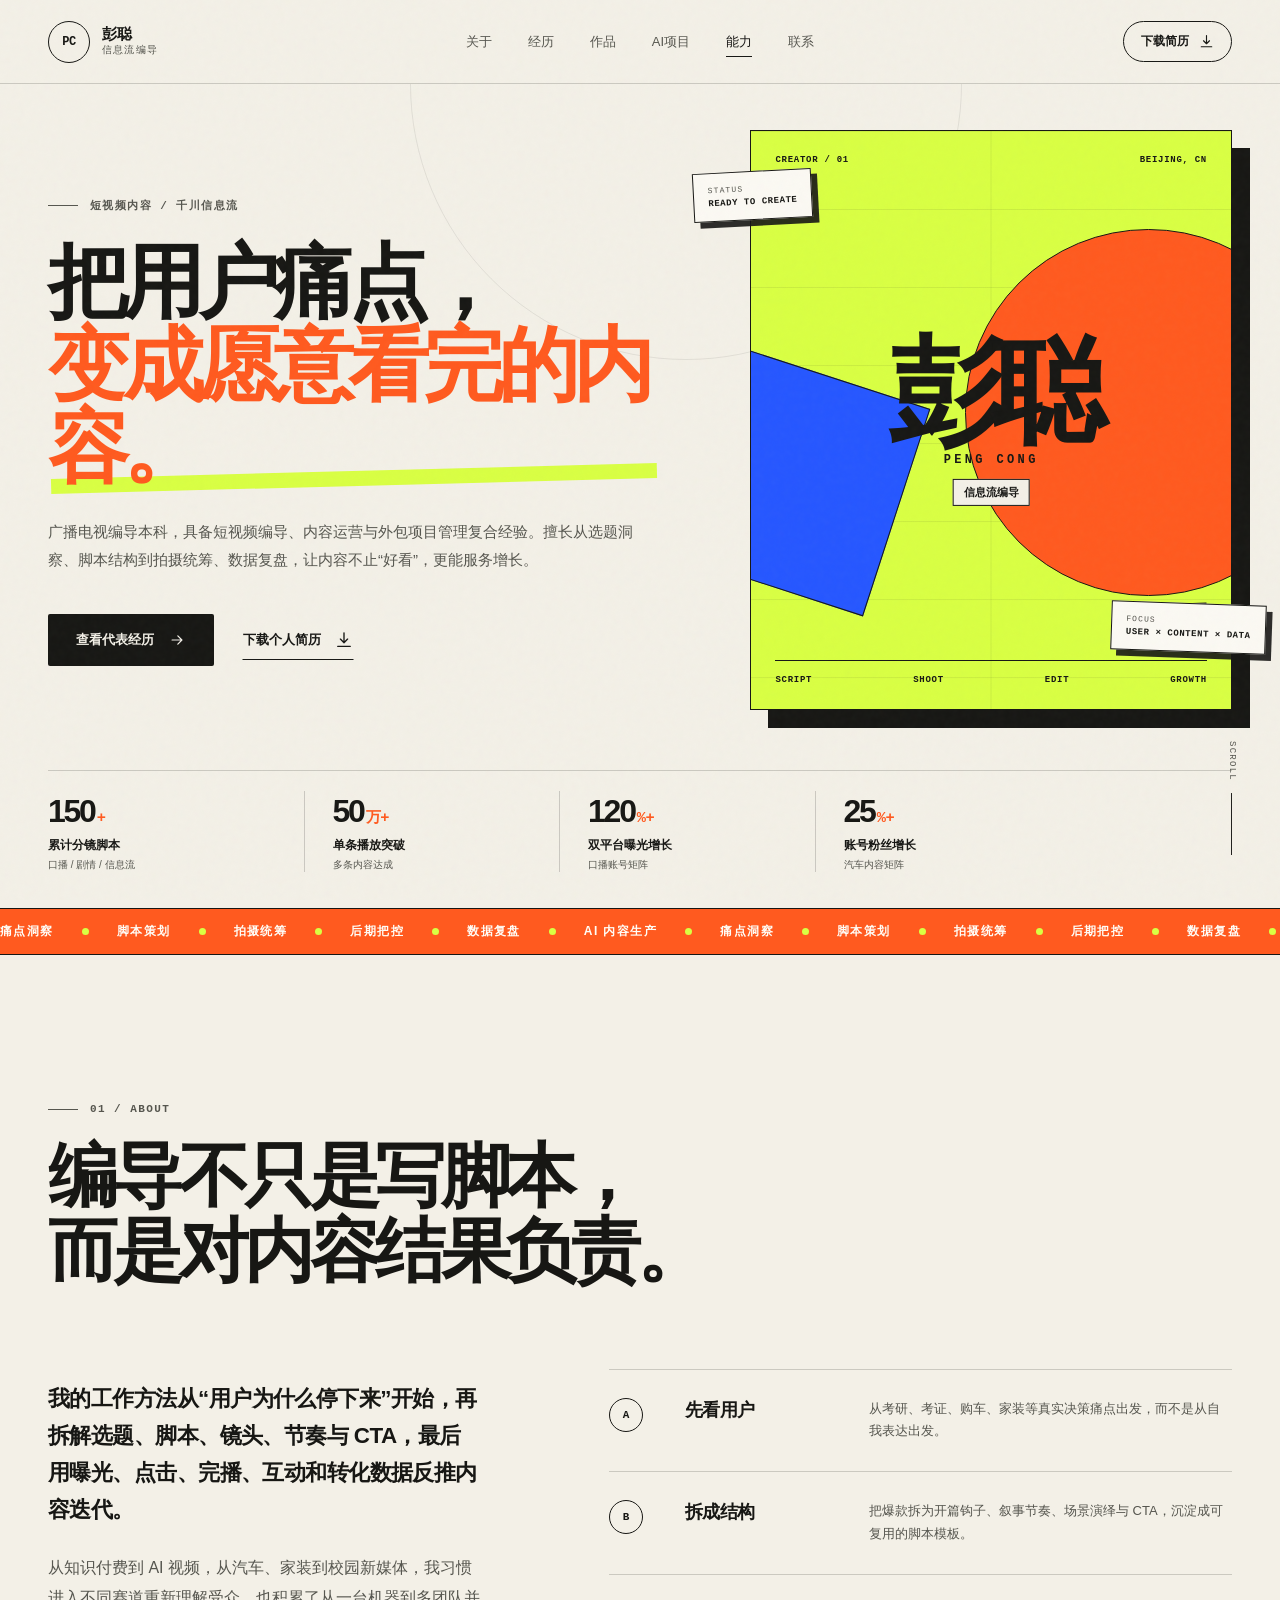
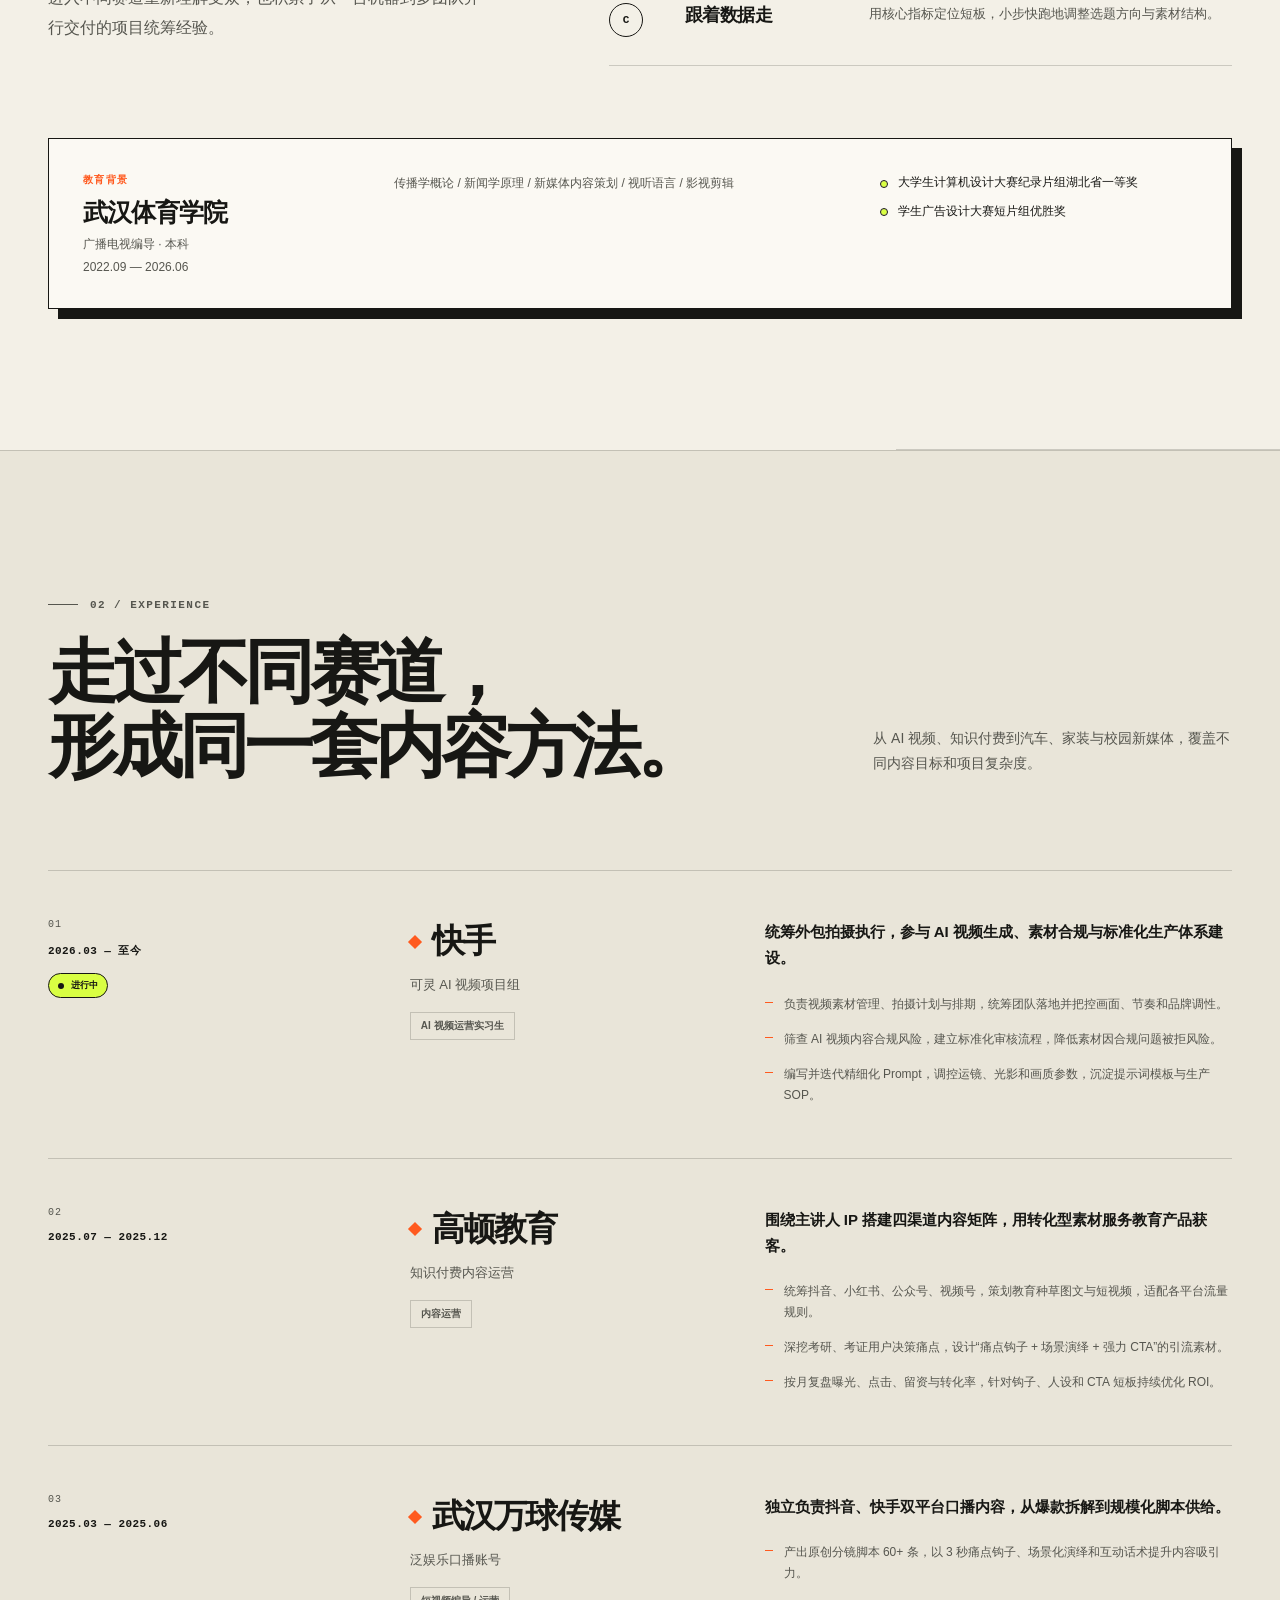
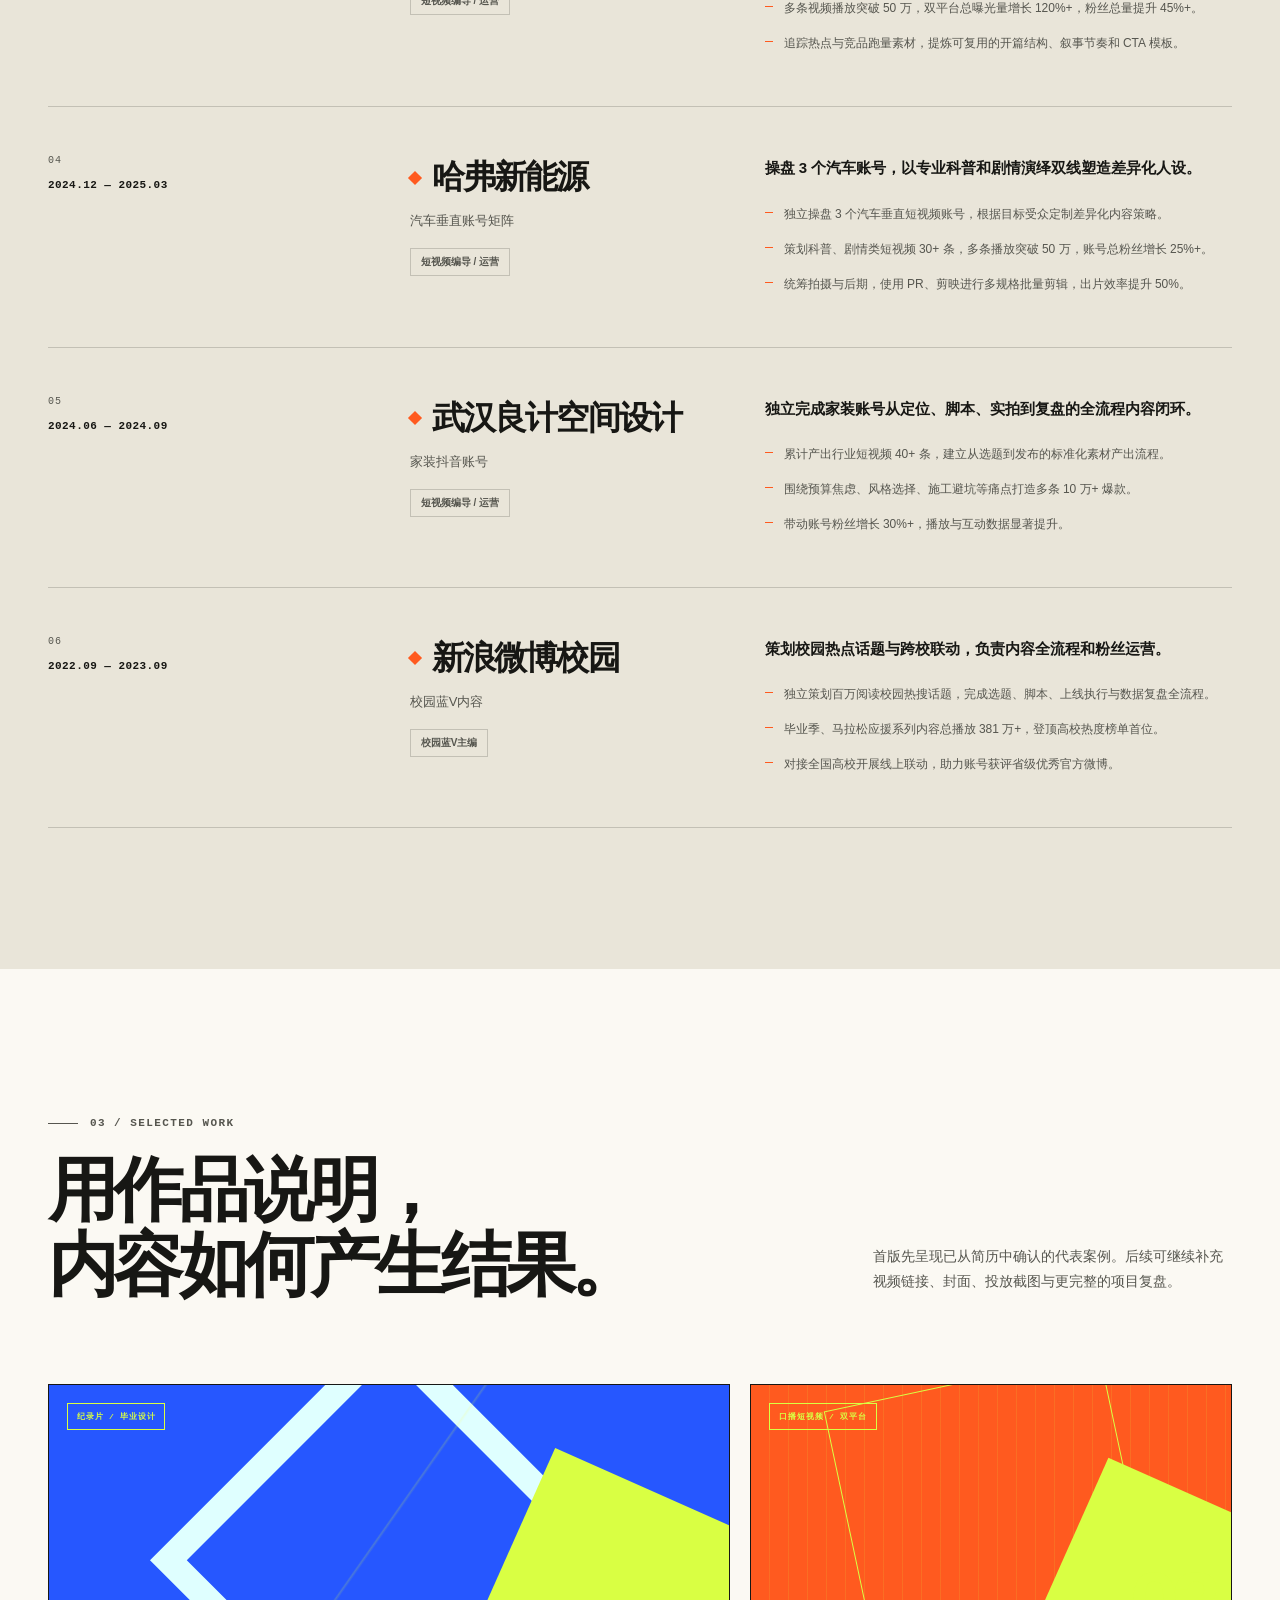
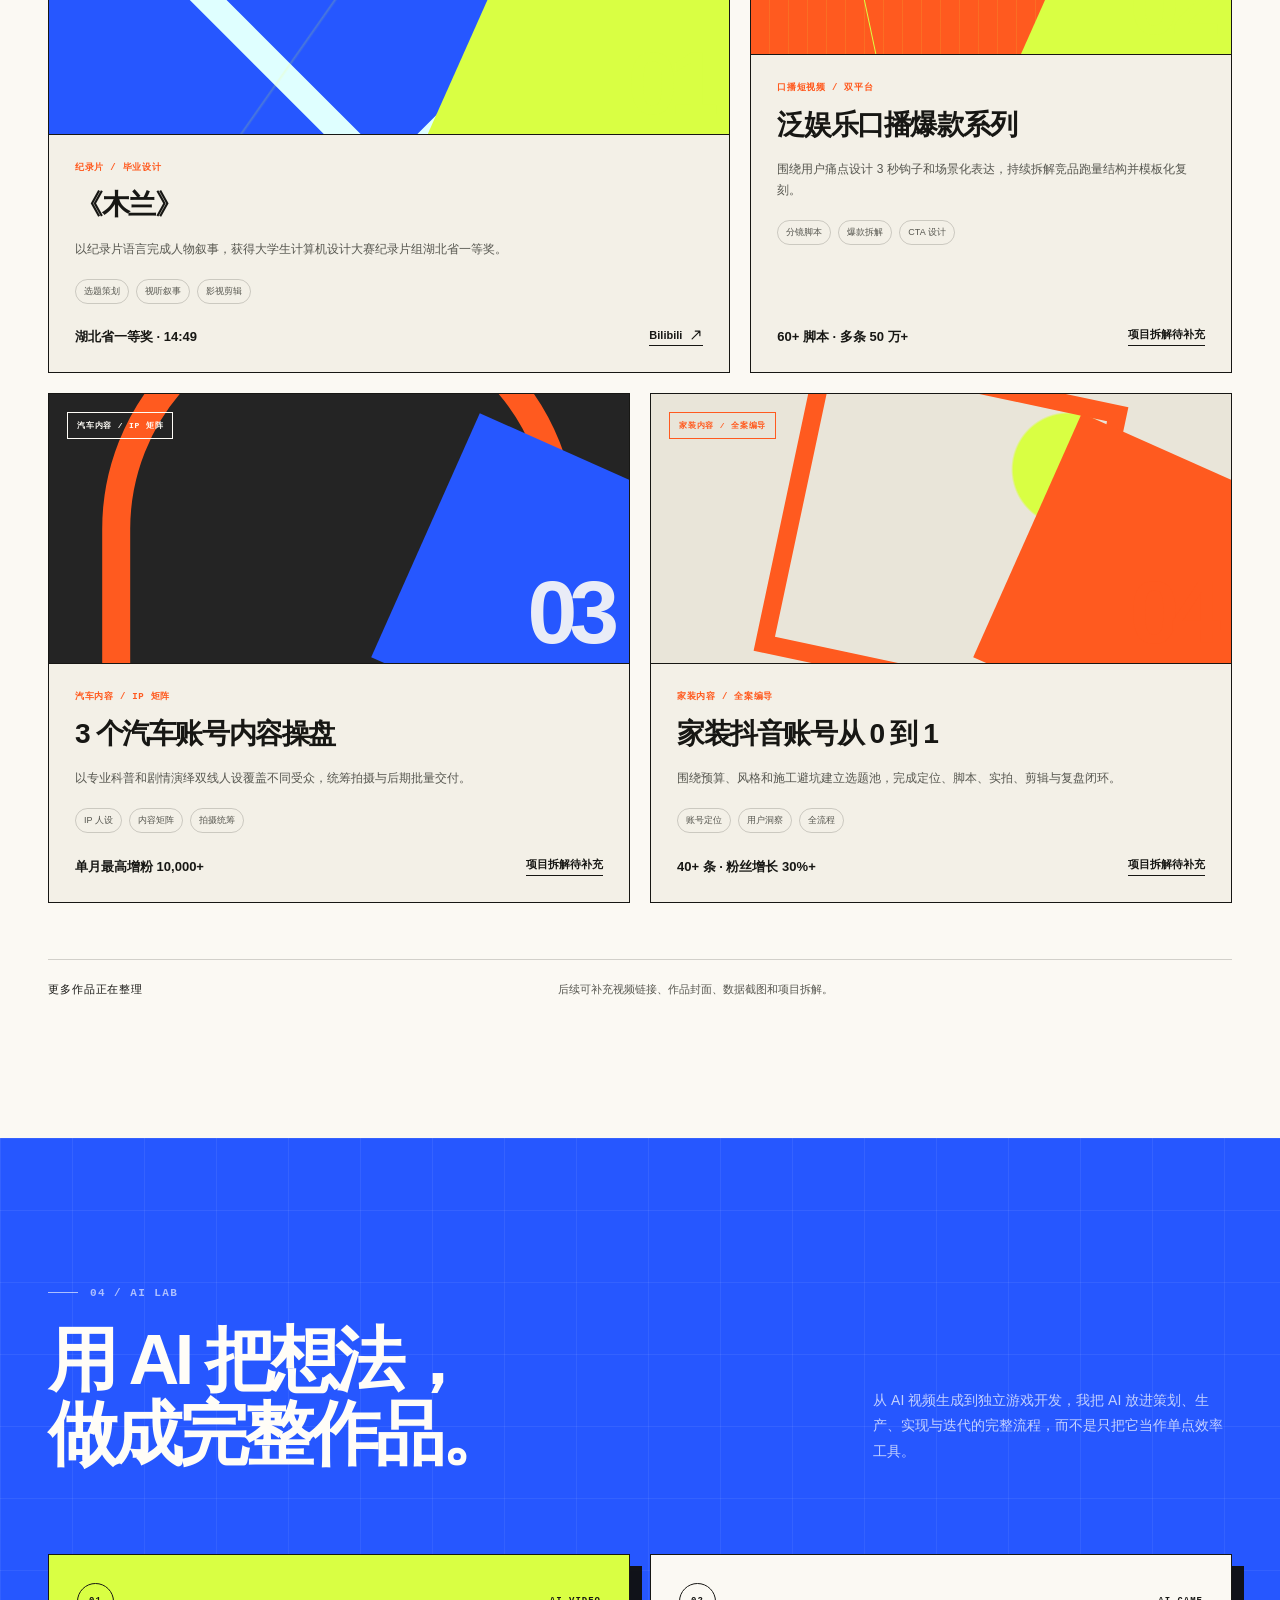
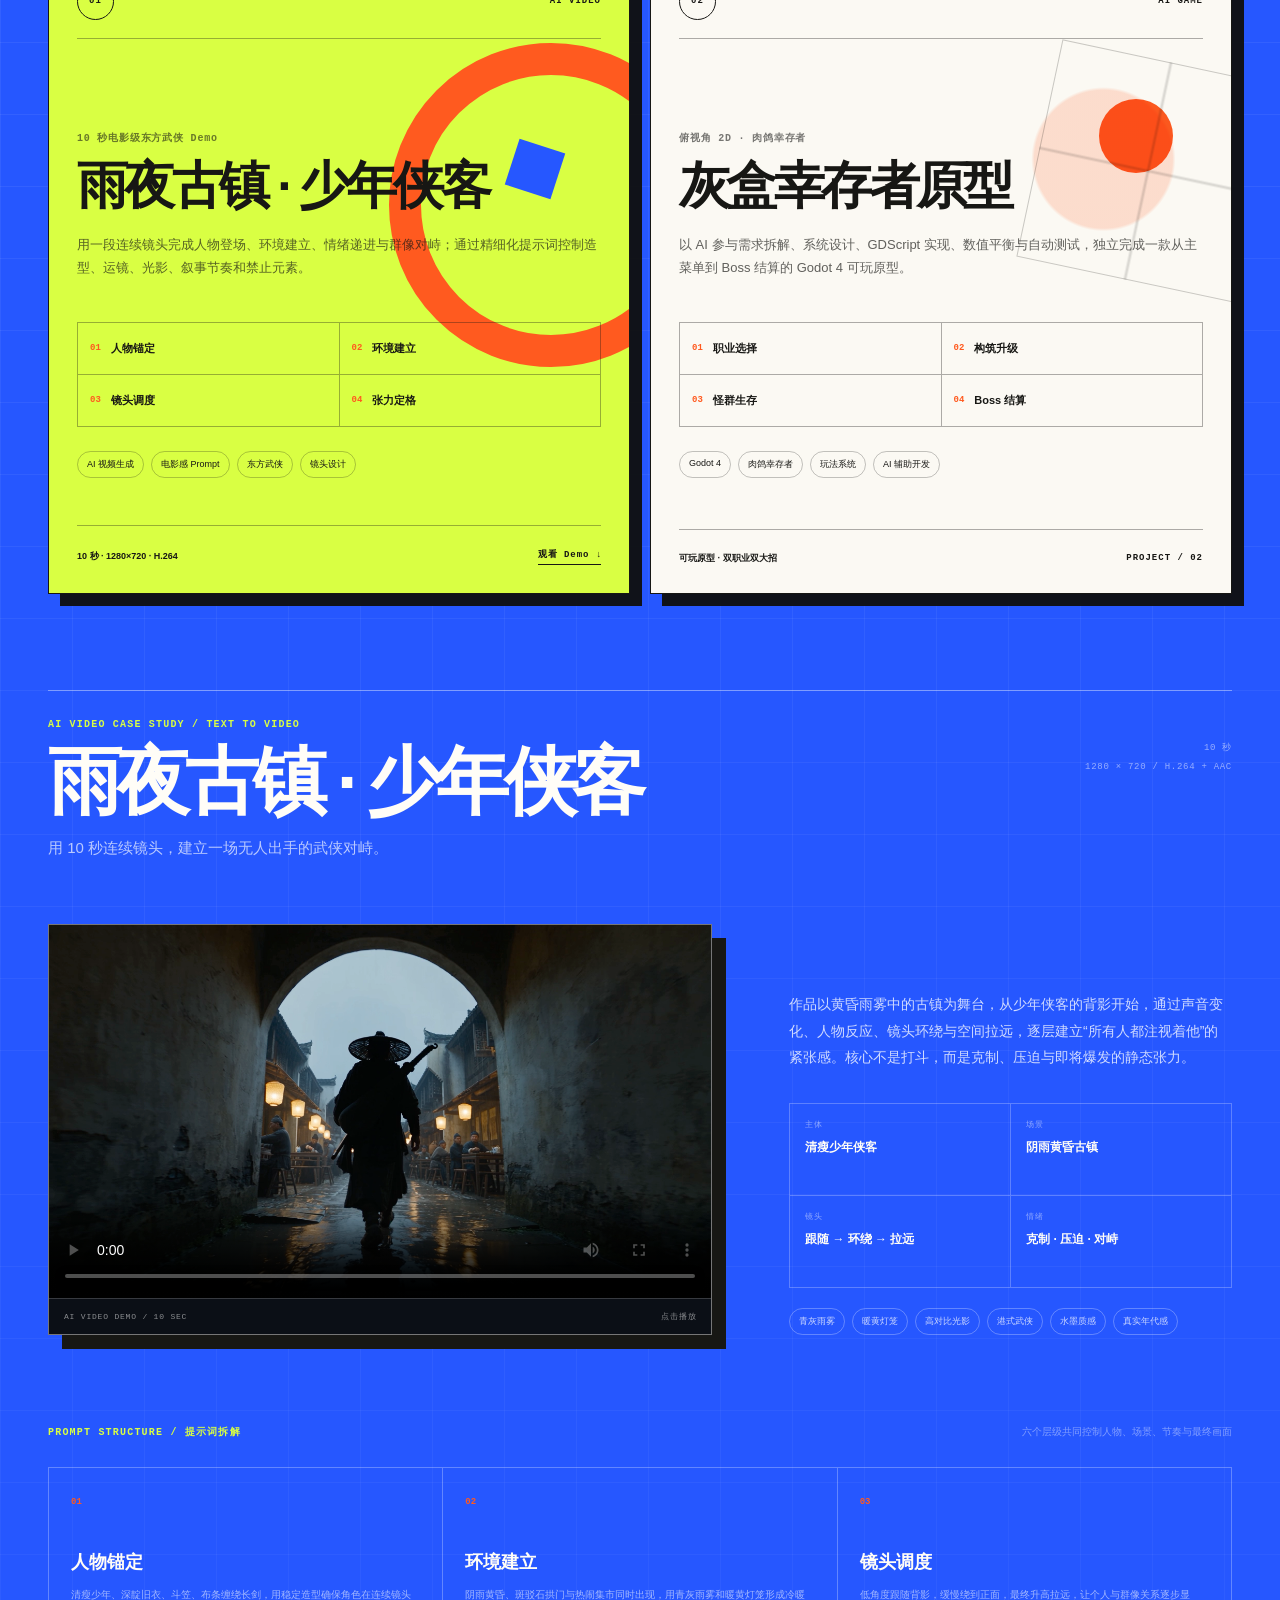
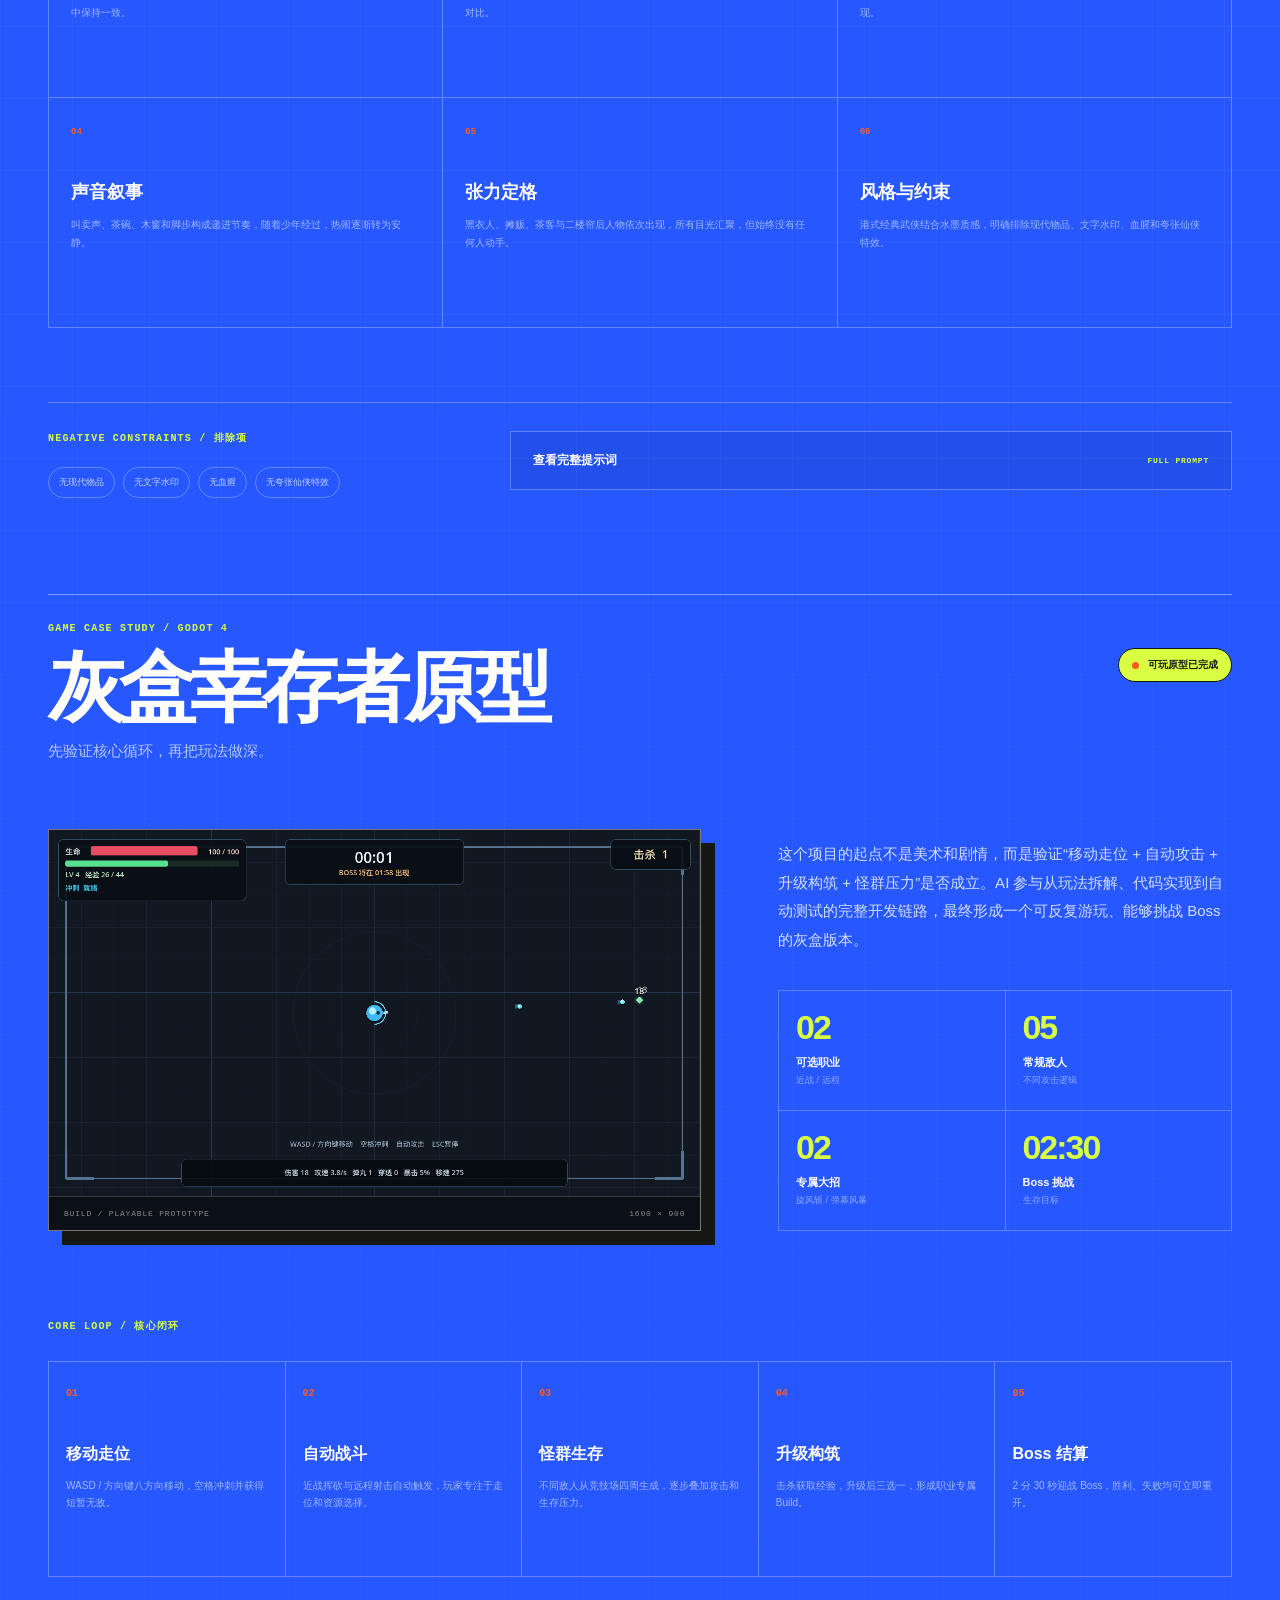
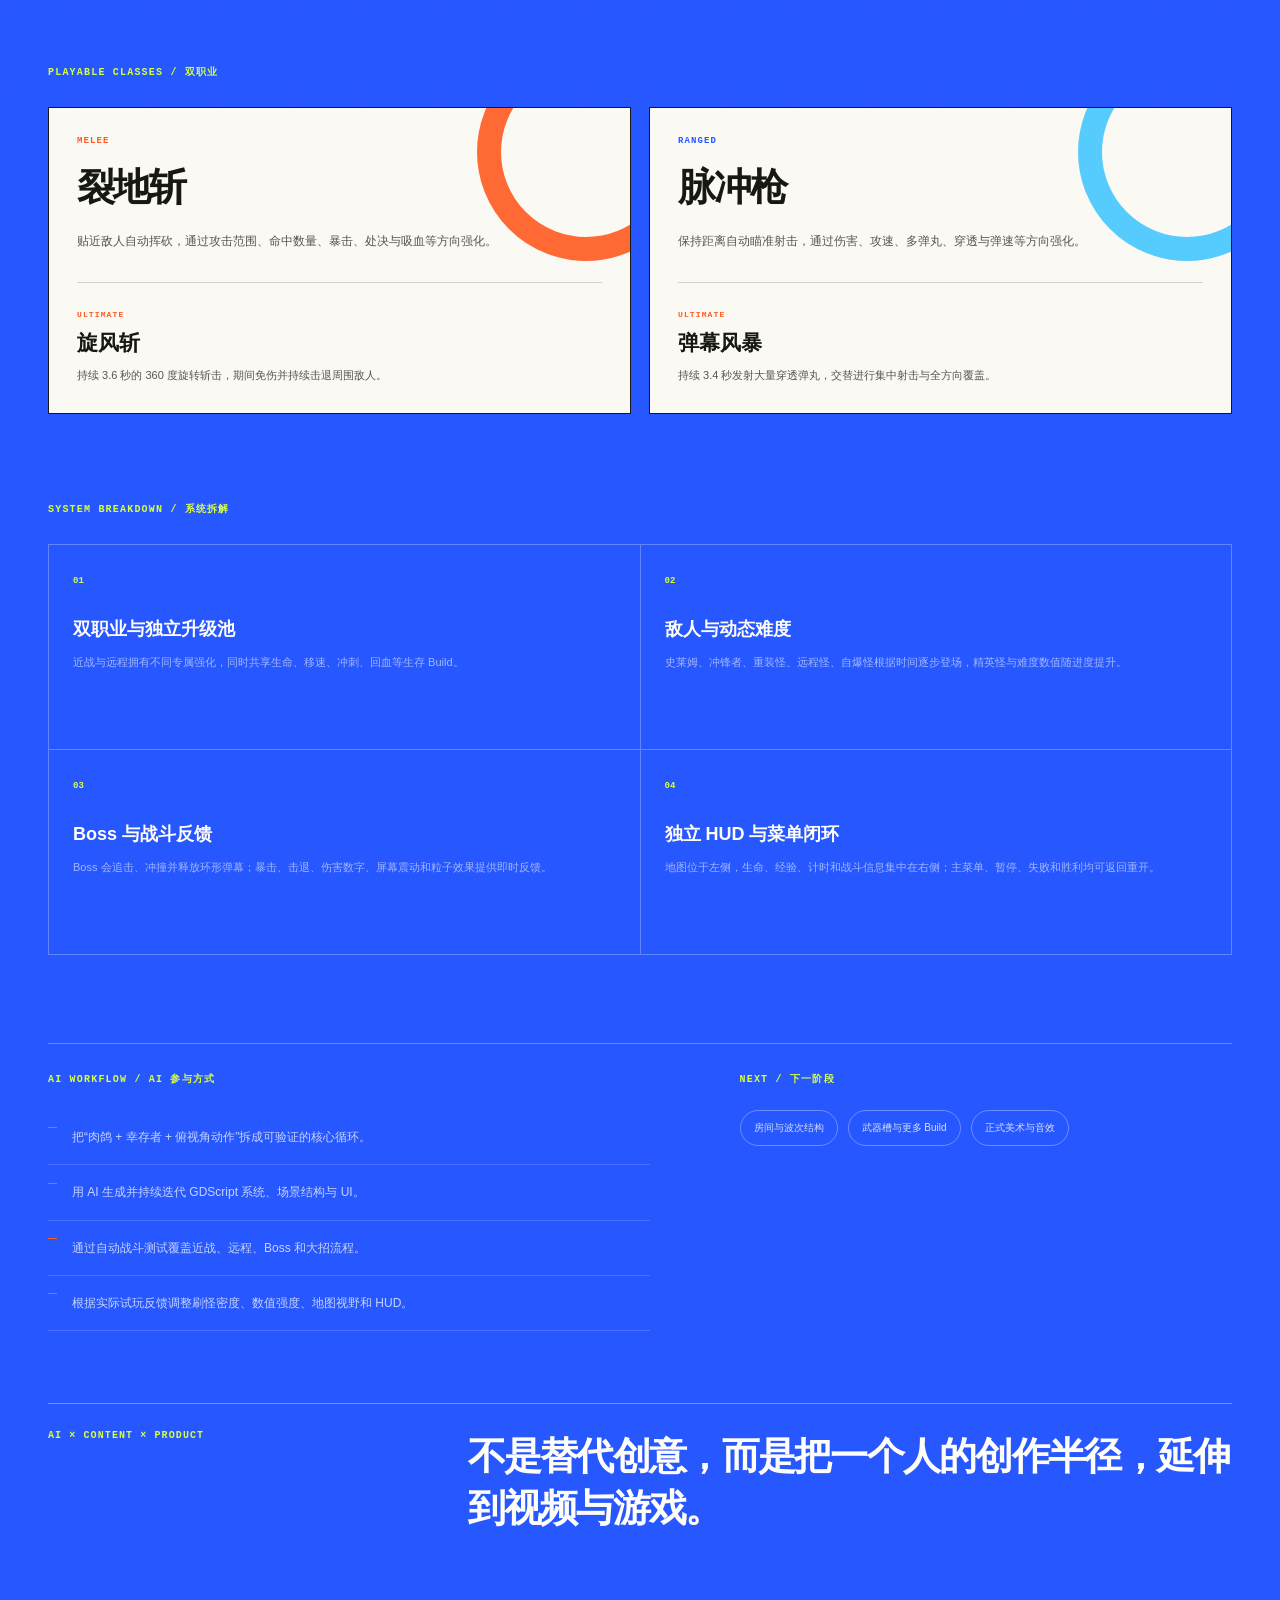
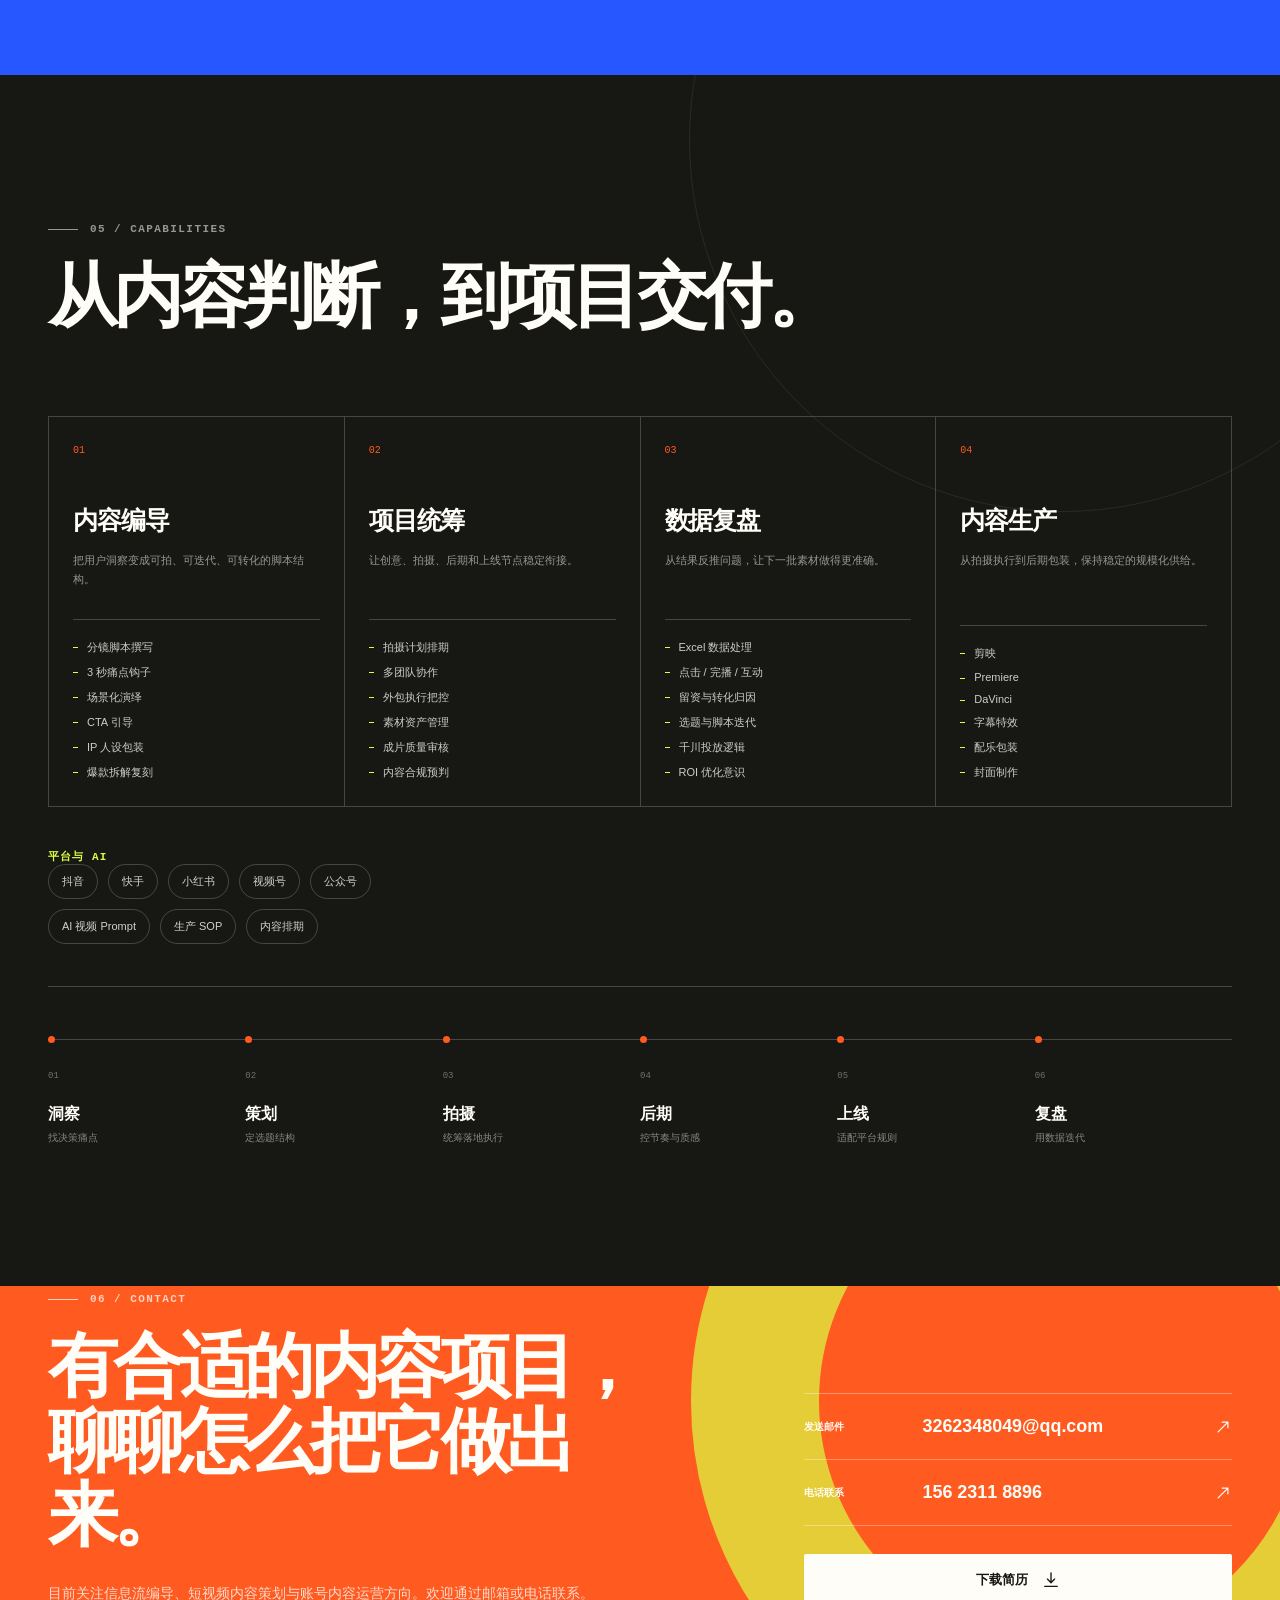
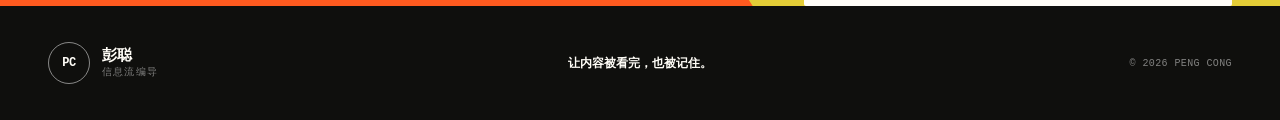
==== commit 39117bb5: "Rename role labels to director" ====
--- a/index.html
+++ b/index.html
@@ -6,19 +6,19 @@
     <meta name="theme-color" content="#f4f1e8" />
     <meta
       name="description"
-      content="彭聪的个人作品集。信息流编导、短视频内容策划与账号内容运营，累计产出短视频 150+ 条。"
+      content="彭聪的个人作品集。编导、短视频内容策划与账号内容运营，累计产出短视频 150+ 条。"
     />
     <meta name="author" content="彭聪" />
-    <title>彭聪｜信息流编导</title>
+    <title>彭聪｜编导</title>
     <meta property="og:type" content="website" />
-    <meta property="og:title" content="彭聪｜信息流编导 · AI 创作作品集" />
+    <meta property="og:title" content="彭聪｜编导 · AI 创作作品集" />
     <meta property="og:description" content="短视频编导、AI 视频制作与 AI 独立游戏项目作品集。" />
     <meta property="og:url" content="https://shuaicongdian.github.io/pengcong-portfolio/" />
     <meta property="og:image" content="https://shuaicongdian.github.io/pengcong-portfolio/assets/images/share-cover.png" />
     <meta property="og:image:width" content="1200" />
     <meta property="og:image:height" content="630" />
     <meta name="twitter:card" content="summary_large_image" />
-    <meta name="twitter:title" content="彭聪｜信息流编导 · AI 创作作品集" />
+    <meta name="twitter:title" content="彭聪｜编导 · AI 创作作品集" />
     <meta name="twitter:description" content="短视频编导、AI 视频制作与 AI 独立游戏项目作品集。" />
     <meta name="twitter:image" content="https://shuaicongdian.github.io/pengcong-portfolio/assets/images/share-cover.png" />
     <link rel="icon" href="assets/icons/favicon.svg" type="image/svg+xml" />
@@ -34,7 +34,7 @@
         <span class="brand__mark">PC</span>
         <span class="brand__text">
           <strong data-person-name>彭聪</strong>
-          <small data-person-role>信息流编导</small>
+          <small data-person-role>编导</small>
         </span>
       </a>
 
@@ -46,7 +46,7 @@
 
       <nav class="site-nav" id="site-nav" aria-label="主导航" data-nav></nav>
 
-      <a class="header-resume" href="assets/resume/彭聪-信息流编导-简历.docx" download data-resume-link>
+      <a class="header-resume" href="assets/resume/彭聪-编导-简历.docx" download data-resume-link>
         <span>下载简历</span>
         <svg viewBox="0 0 20 20" aria-hidden="true">
           <path d="M10 2v11m0 0 4-4m-4 4L6 9M3 17h14" />
@@ -69,7 +69,7 @@
                   <path d="M5 11h12m-5-5 5 5-5 5" />
                 </svg>
               </a>
-              <a class="button button--text" href="assets/resume/彭聪-信息流编导-简历.docx" download data-resume-link>
+              <a class="button button--text" href="assets/resume/彭聪-编导-简历.docx" download data-resume-link>
                 <span data-hero-secondary>下载个人简历</span>
                 <svg viewBox="0 0 20 20" aria-hidden="true">
                   <path d="M10 2v11m0 0 4-4m-4 4L6 9M3 17h14" />
@@ -88,7 +88,7 @@
               <div class="hero-poster__center">
                 <span class="hero-poster__cn" data-person-name>彭聪</span>
                 <span class="hero-poster__en" data-person-english>PENG CONG</span>
-                <span class="hero-poster__role" data-person-role>信息流编导</span>
+                <span class="hero-poster__role" data-person-role>编导</span>
               </div>
 
               <div class="hero-poster__word" aria-hidden="true" data-rotating-word>3 秒钩子</div>
@@ -250,7 +250,7 @@
               <strong data-contact-phone>156 2311 8896</strong>
               <svg viewBox="0 0 22 22" aria-hidden="true"><path d="M5 17 17 5m-7 0h7v7" /></svg>
             </a>
-            <a class="button button--light" href="assets/resume/彭聪-信息流编导-简历.docx" download data-resume-link>
+            <a class="button button--light" href="assets/resume/彭聪-编导-简历.docx" download data-resume-link>
               <span data-contact-resume-label>下载简历</span>
               <svg viewBox="0 0 20 20" aria-hidden="true"><path d="M10 2v11m0 0 4-4m-4 4L6 9M3 17h14" /></svg>
             </a>
@@ -265,7 +265,7 @@
           <span class="brand__mark brand__mark--light">PC</span>
           <span class="brand__text">
             <strong data-person-name>彭聪</strong>
-            <small data-person-role>信息流编导</small>
+            <small data-person-role>编导</small>
           </span>
         </a>
         <p data-footer-tagline>让内容被看完，也被记住。</p>
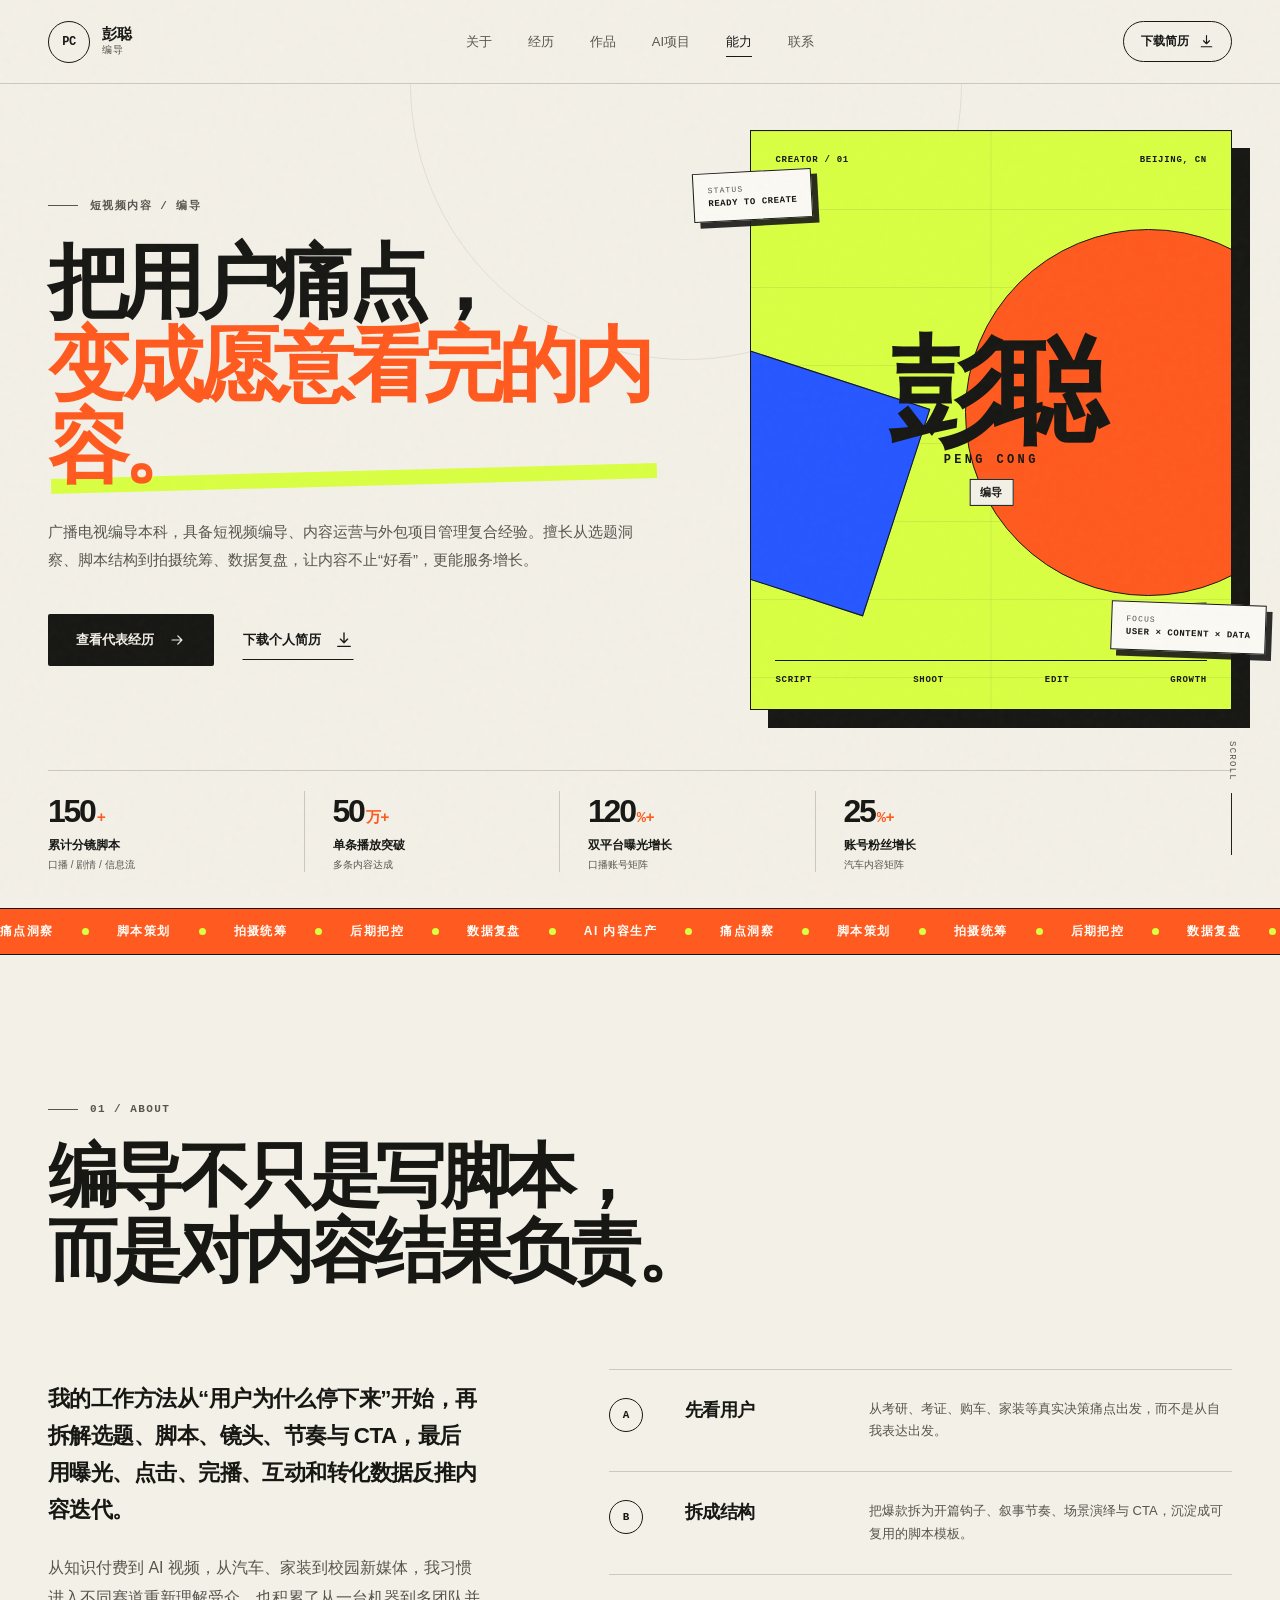
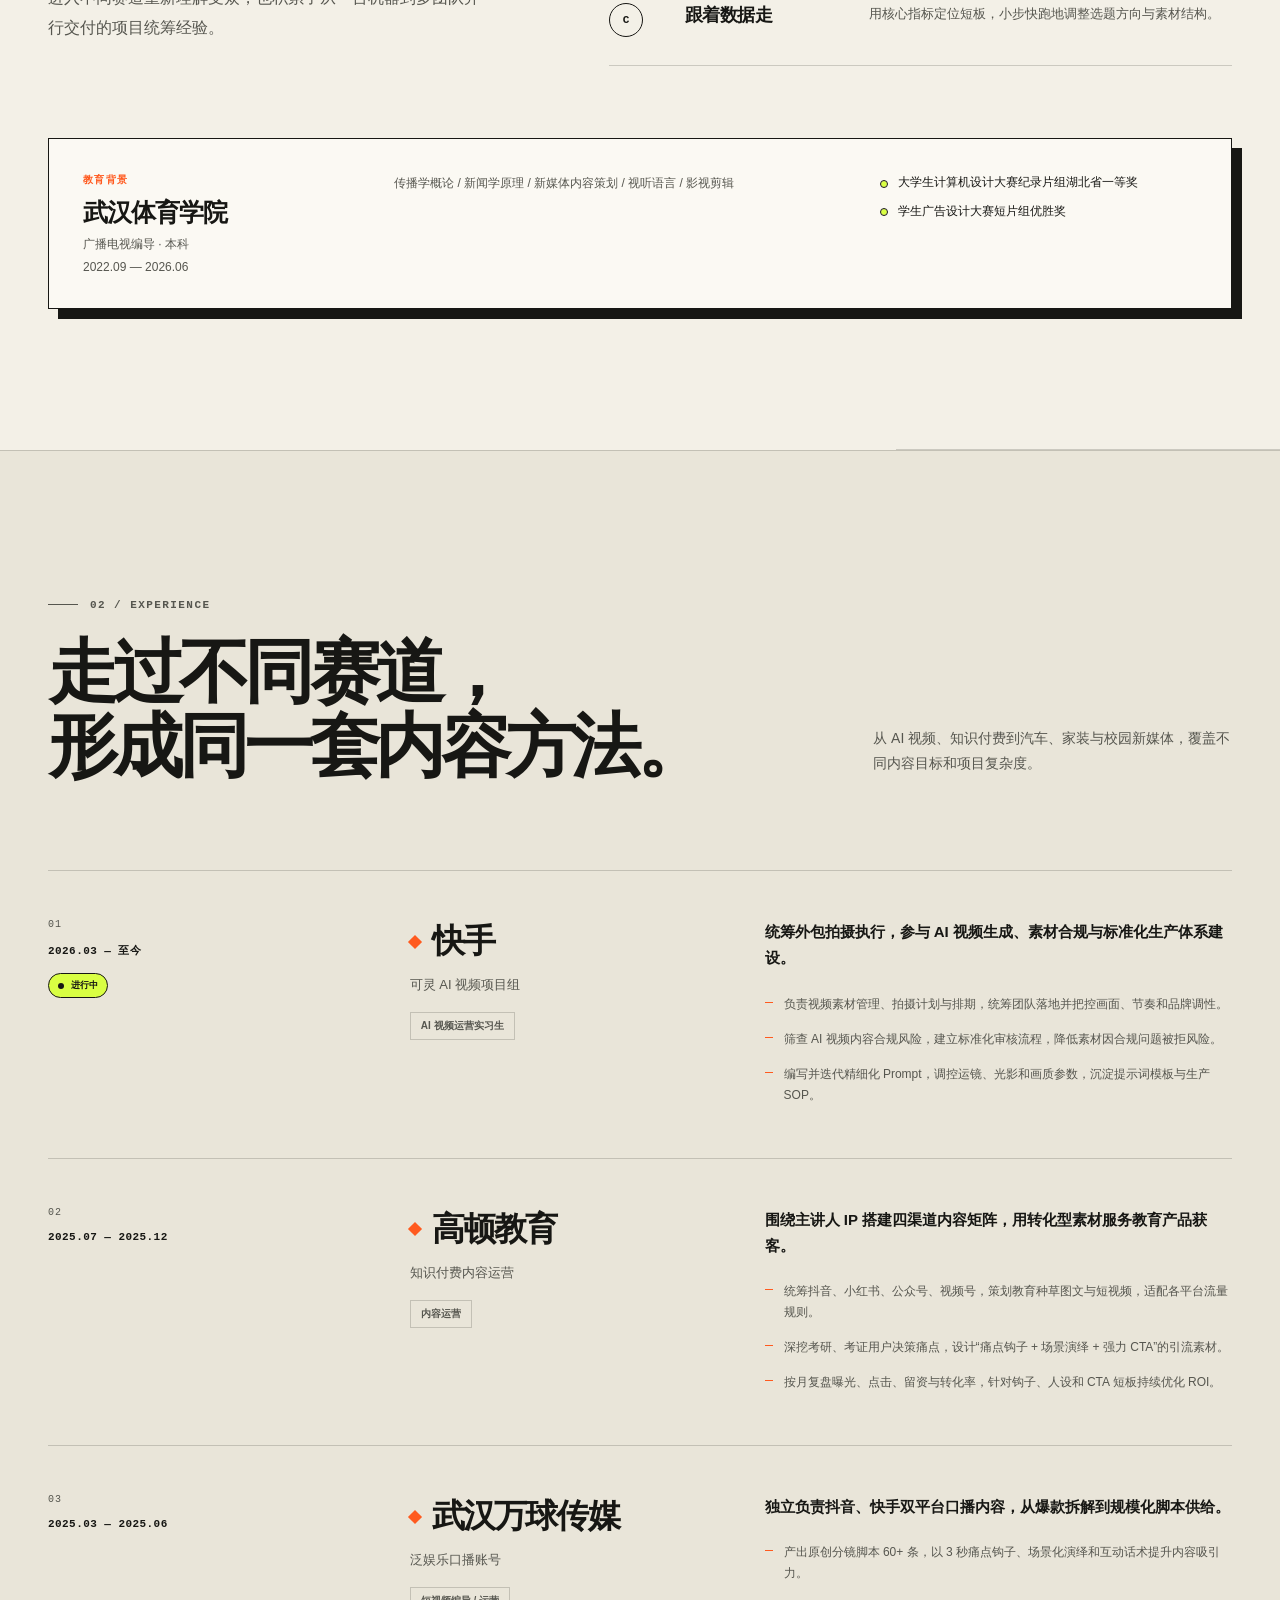
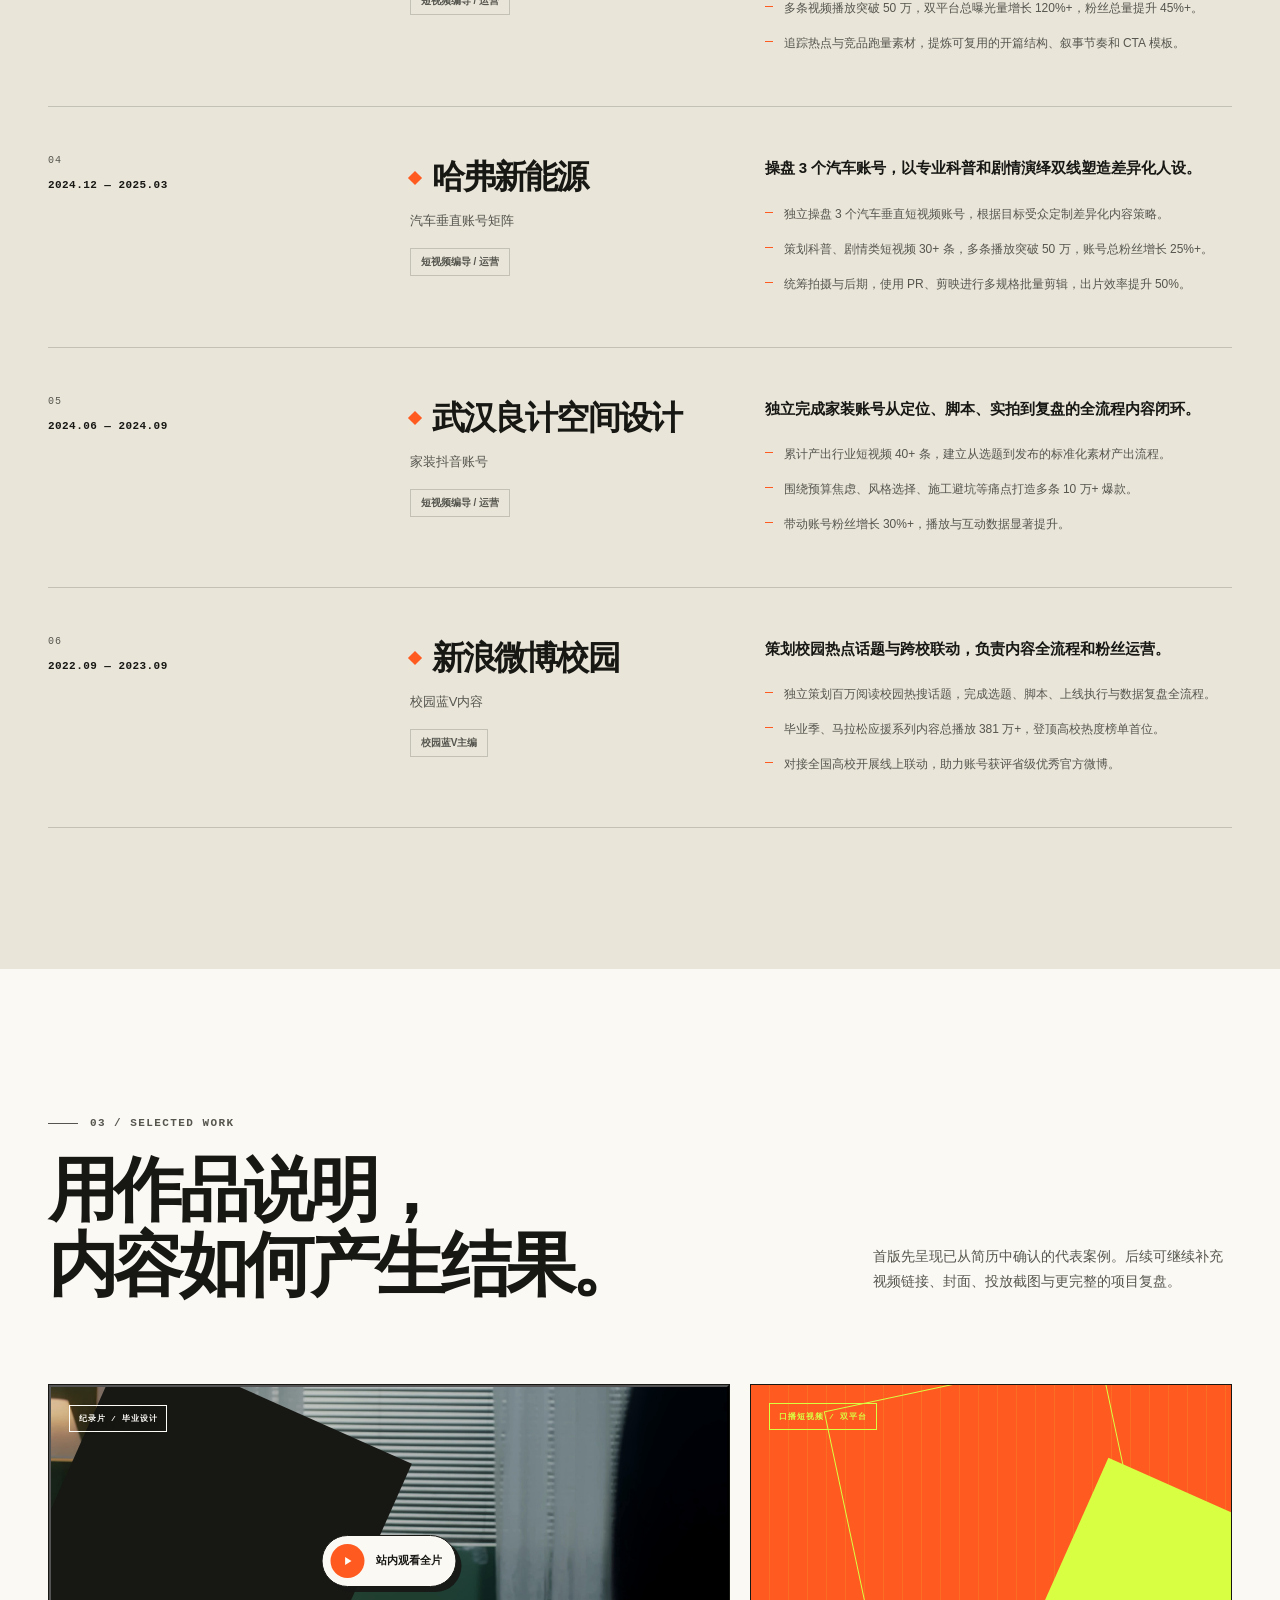
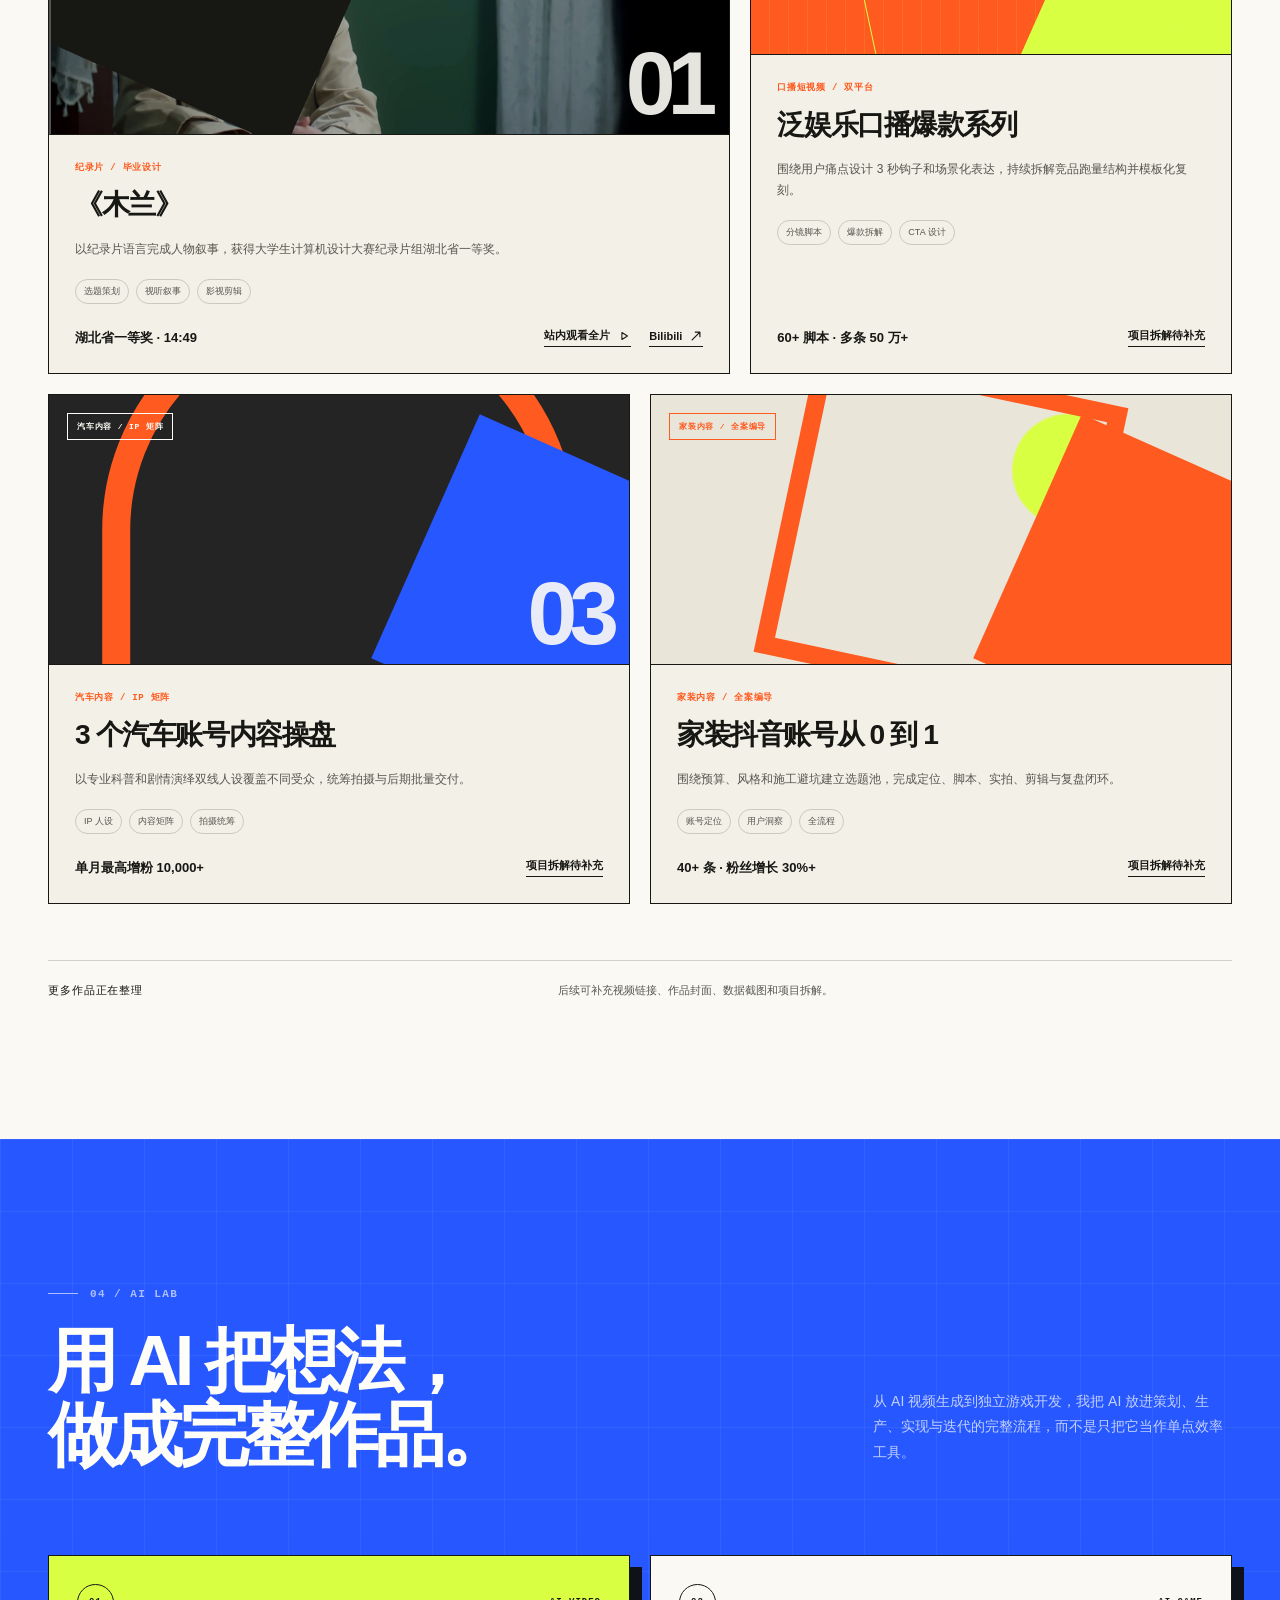
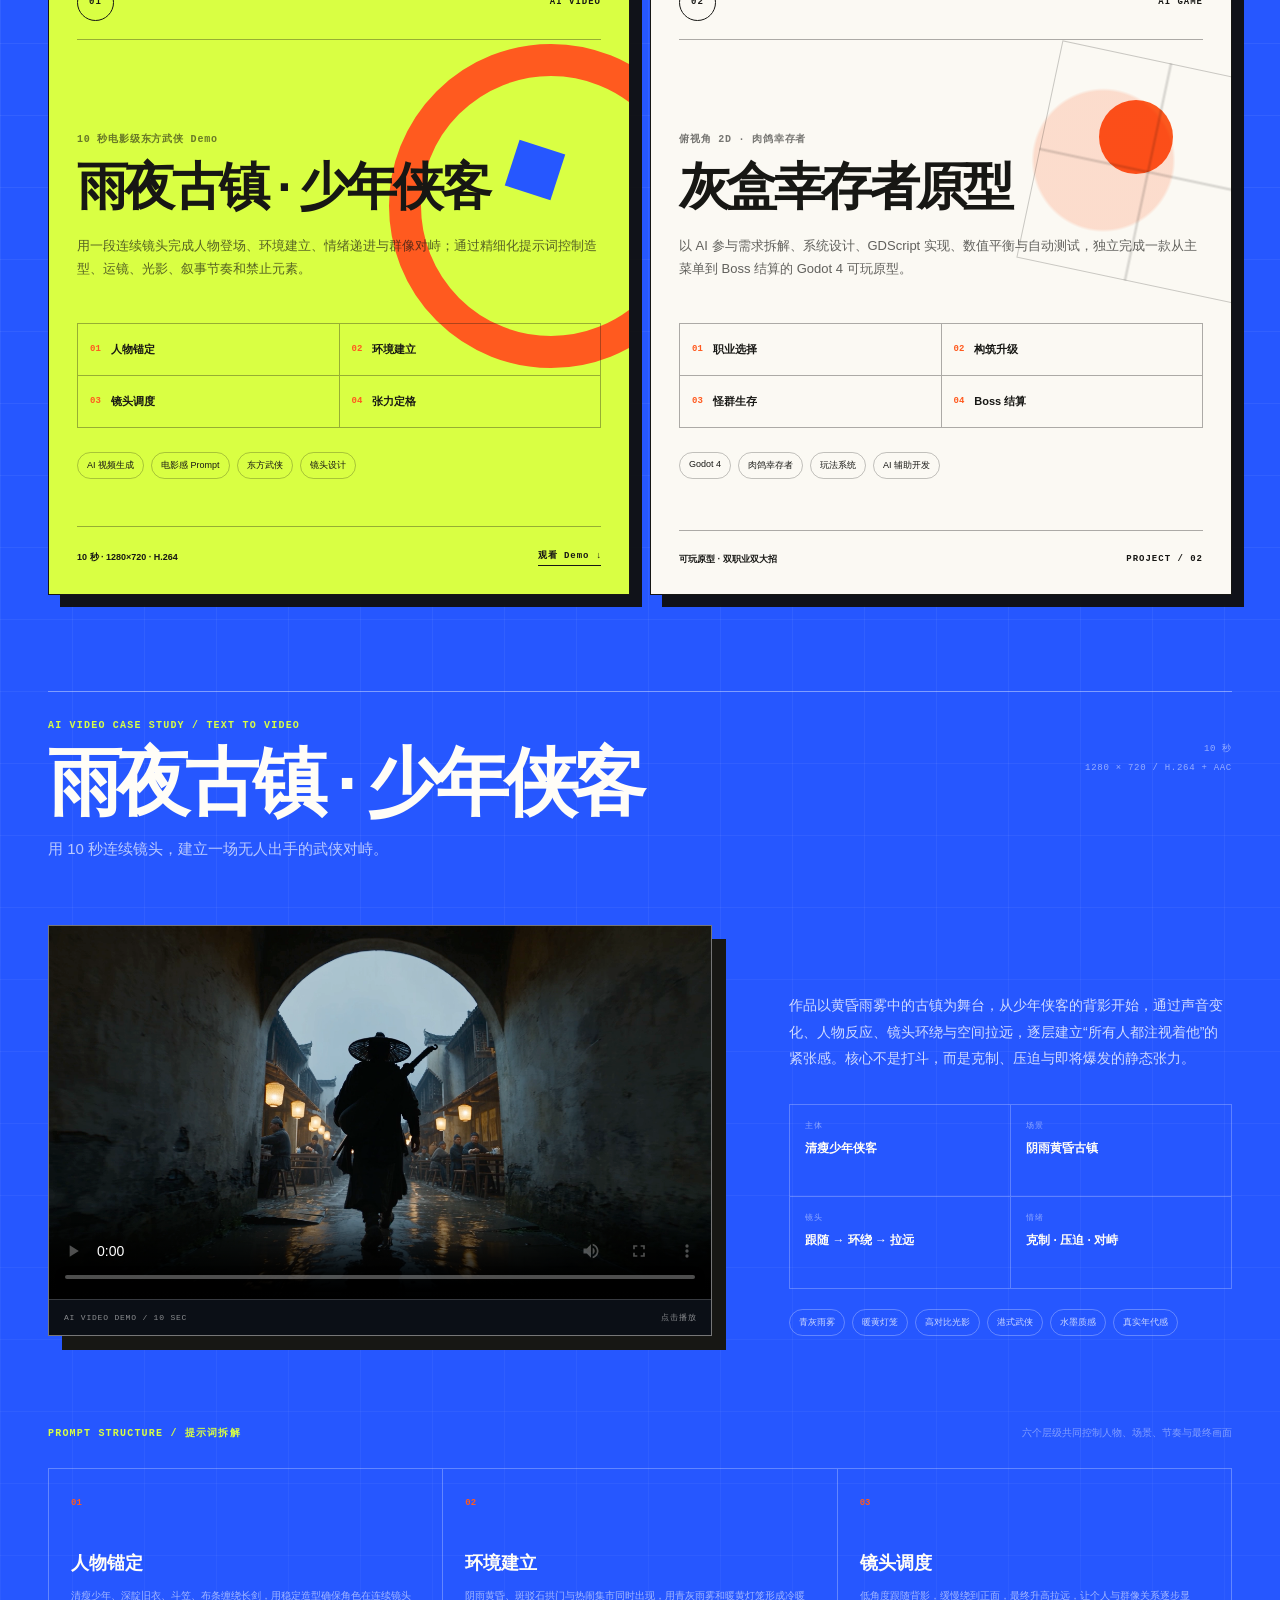
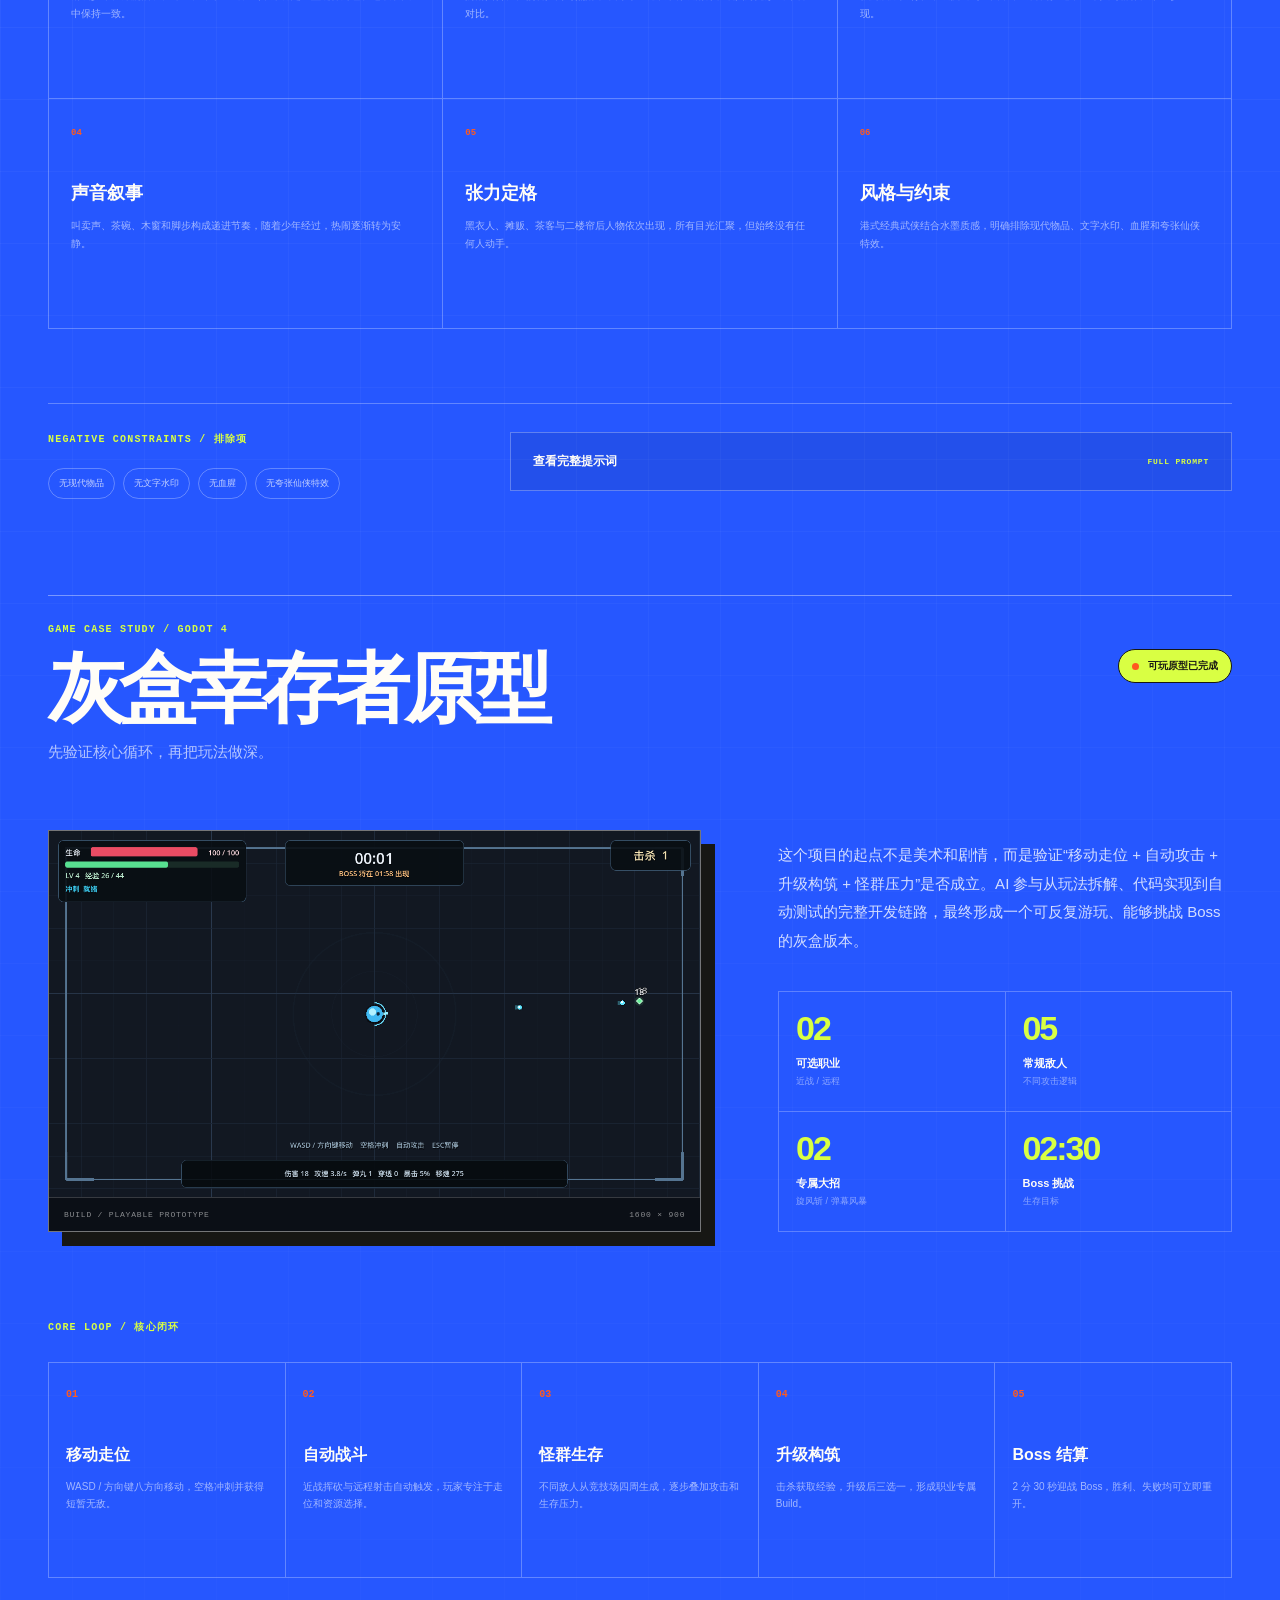
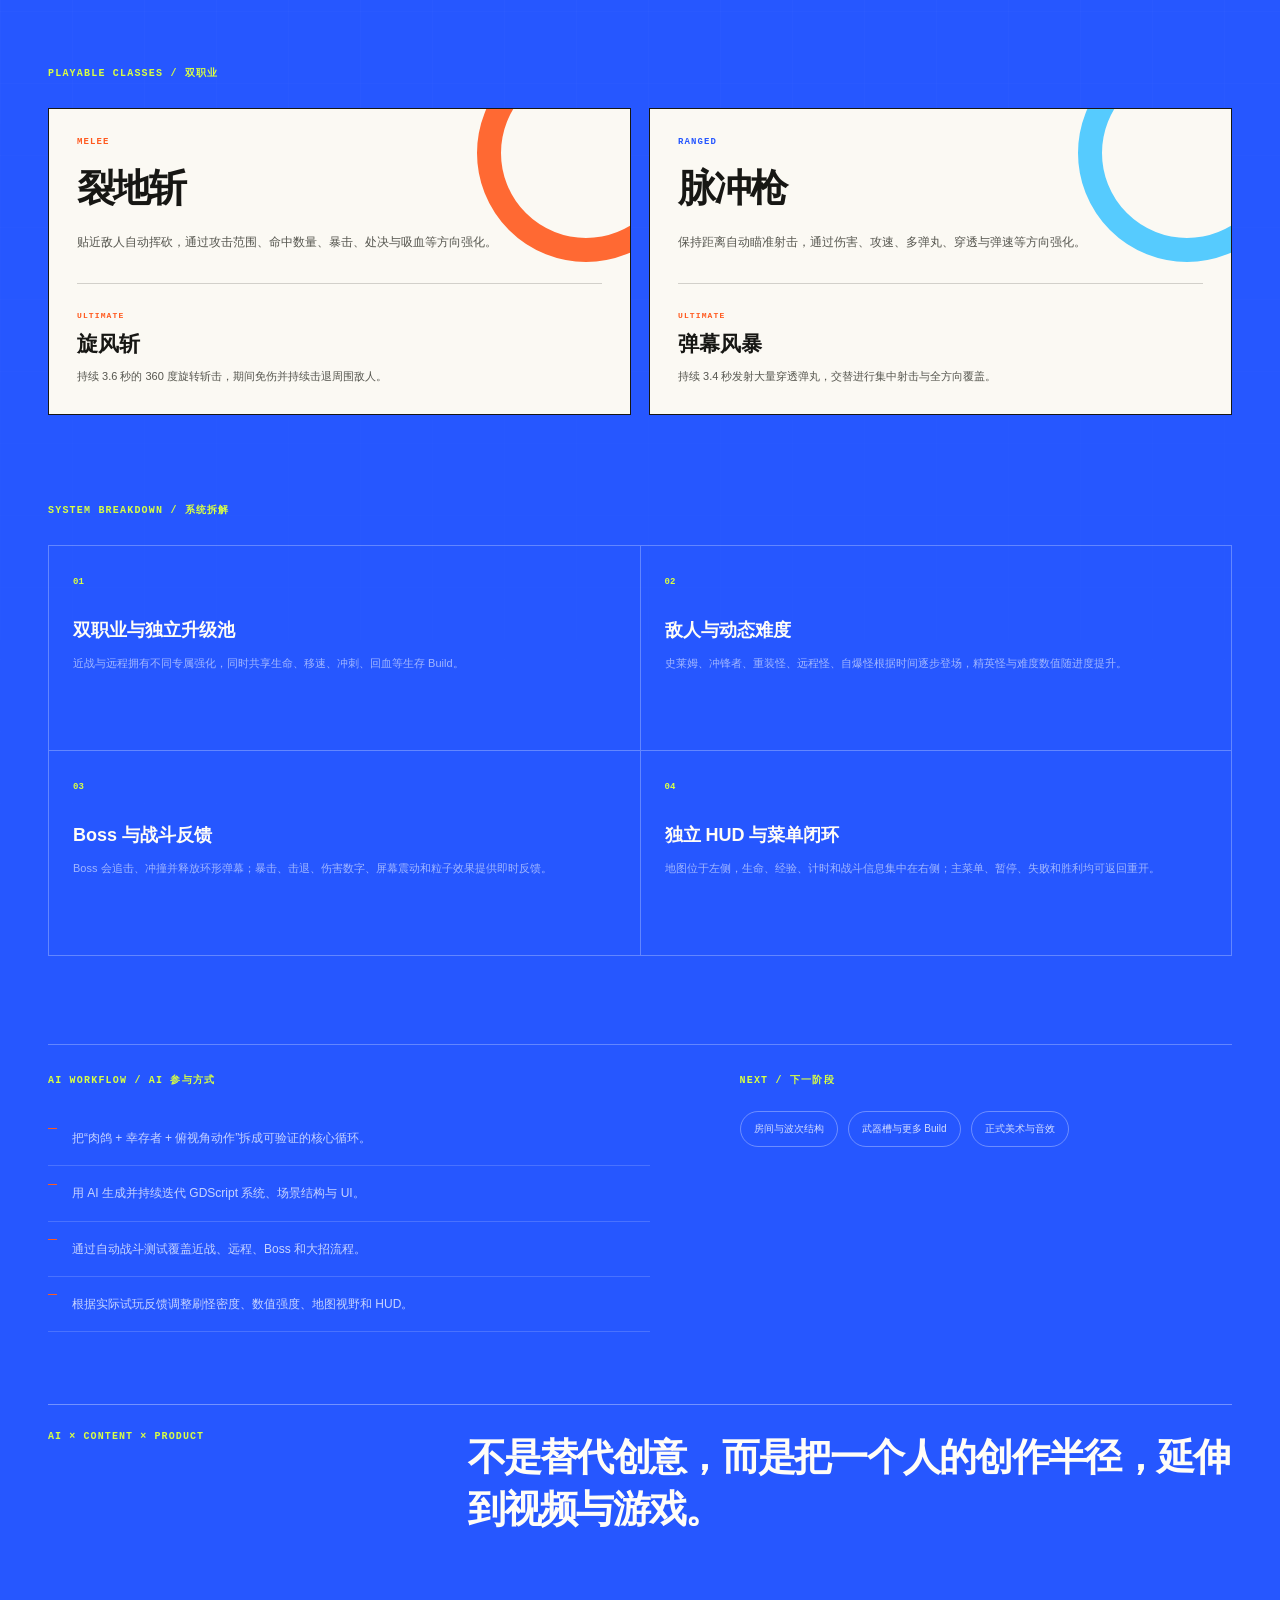
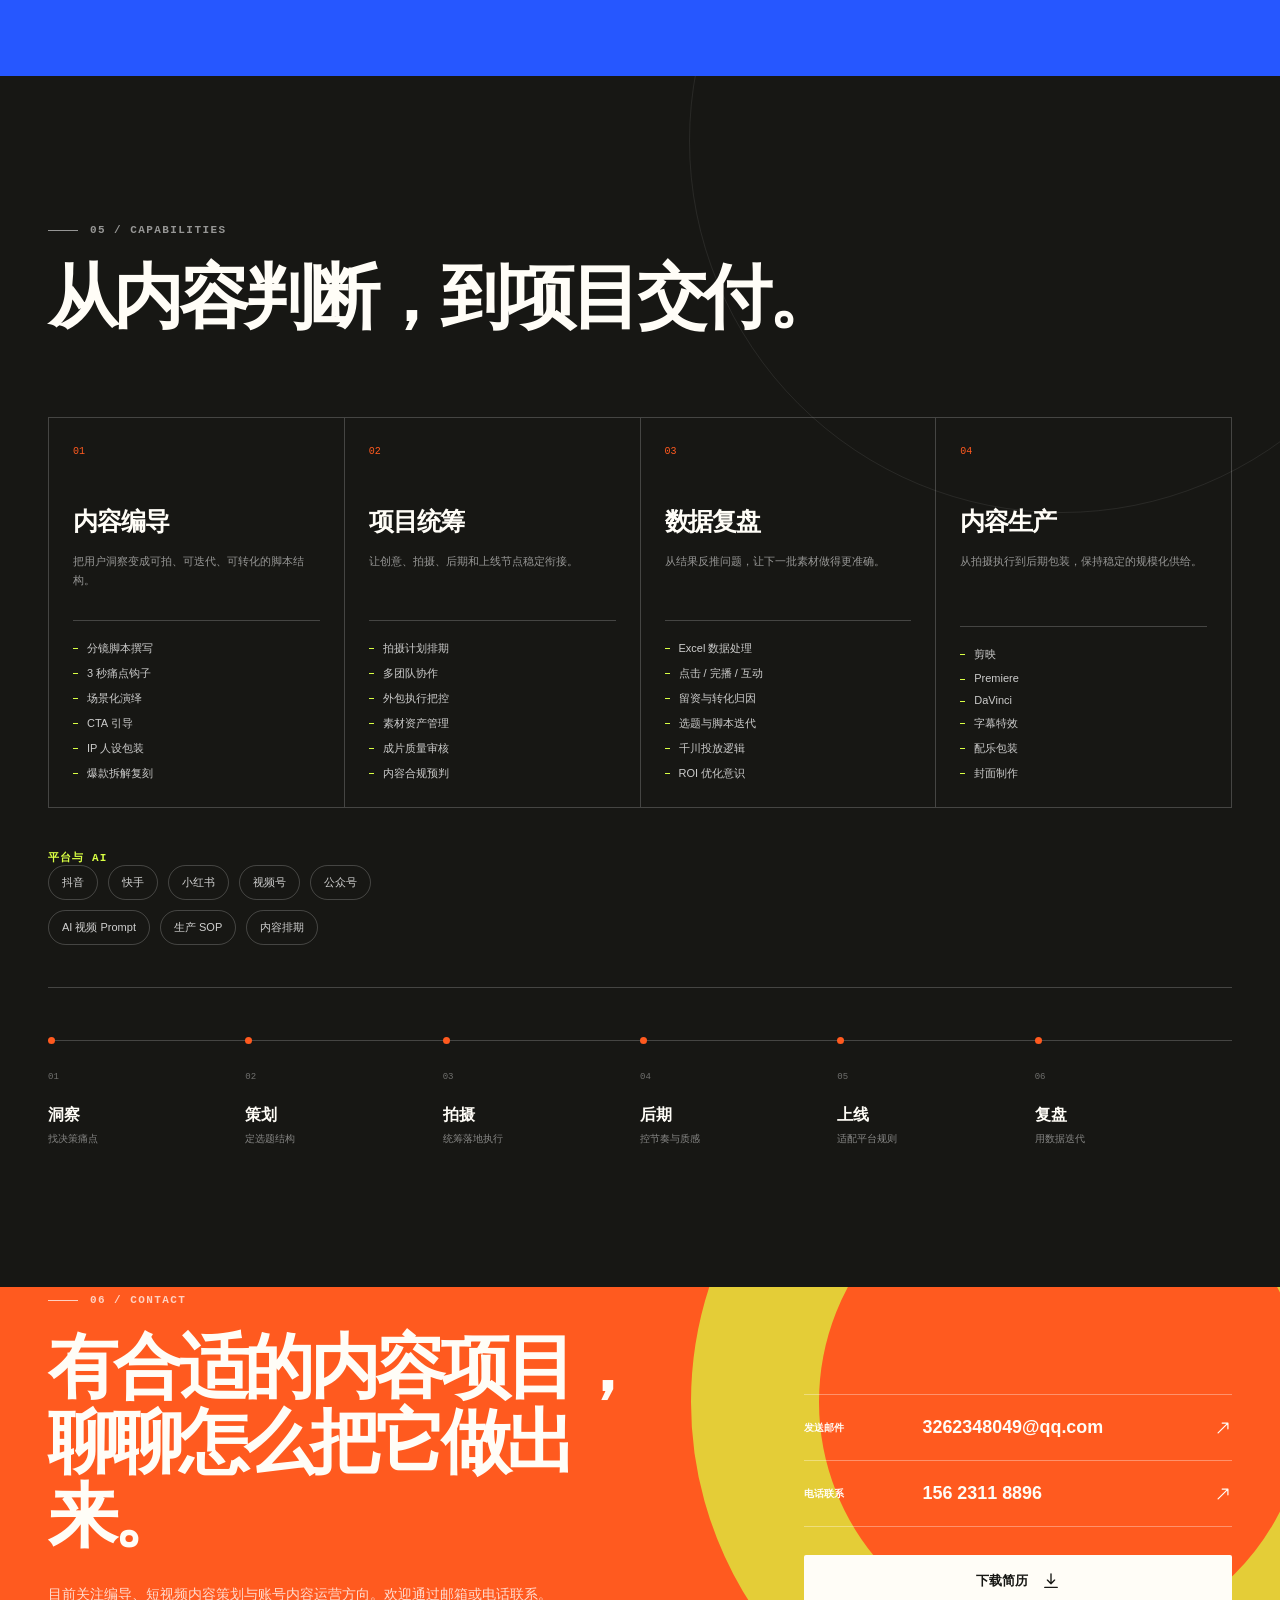
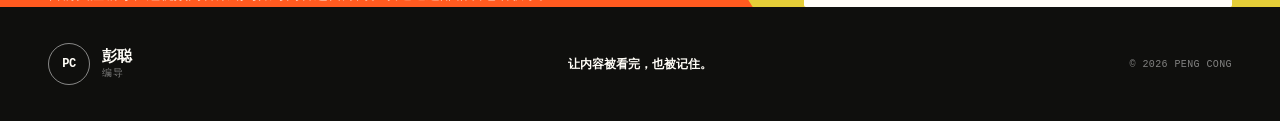
==== commit 8db15712: "Version site assets after Mulan still" ====
--- a/index.html
+++ b/index.html
@@ -22,7 +22,7 @@
     <meta name="twitter:description" content="短视频编导、AI 视频制作与 AI 独立游戏项目作品集。" />
     <meta name="twitter:image" content="https://shuaicongdian.github.io/pengcong-portfolio/assets/images/share-cover.png" />
     <link rel="icon" href="assets/icons/favicon.svg" type="image/svg+xml" />
-    <link rel="stylesheet" href="assets/styles.css" />
+    <link rel="stylesheet" href="assets/styles.css?v=20260910" />
   </head>
   <body>
     <a class="skip-link" href="#main">跳至主要内容</a>
@@ -310,7 +310,7 @@
       <div class="noscript">请开启 JavaScript 以查看完整内容。</div>
     </noscript>
 
-    <script src="assets/content.js"></script>
-    <script src="assets/main.js"></script>
+    <script src="assets/content.js?v=20260910"></script>
+    <script src="assets/main.js?v=20260910"></script>
   </body>
 </html>
--- a/assets/styles.css
+++ b/assets/styles.css
@@ -1084,6 +1084,42 @@
   min-height: 270px;
   overflow: hidden;
   border-bottom: 1px solid var(--ink);
+}
+
+.work-cover__image {
+  position: absolute;
+  inset: 0;
+  z-index: 0;
+  width: 100%;
+  height: 100%;
+  object-fit: cover;
+  filter: saturate(0.78) contrast(1.06) brightness(0.92);
+  transition: transform 700ms var(--ease), filter 400ms ease;
+}
+
+.work-card:hover .work-cover__image {
+  filter: saturate(0.92) contrast(1.05) brightness(0.96);
+  transform: scale(1.025);
+}
+
+.work-cover--with-image::before {
+  display: none;
+}
+
+.work-cover--with-image::after {
+  inset: 0;
+  width: auto;
+  height: auto;
+  background:
+    linear-gradient(180deg, rgba(10, 15, 16, 0.08), rgba(10, 15, 16, 0.5)),
+    linear-gradient(90deg, rgba(10, 15, 16, 0.32), transparent 58%);
+  transform: none;
+}
+
+.work-cover--with-image .work-cover__label,
+.work-cover--with-image .work-cover__index {
+  color: var(--white);
+  text-shadow: 0 1px 12px rgba(0, 0, 0, 0.5);
 }
 
 .work-card--featured .work-card__cover {
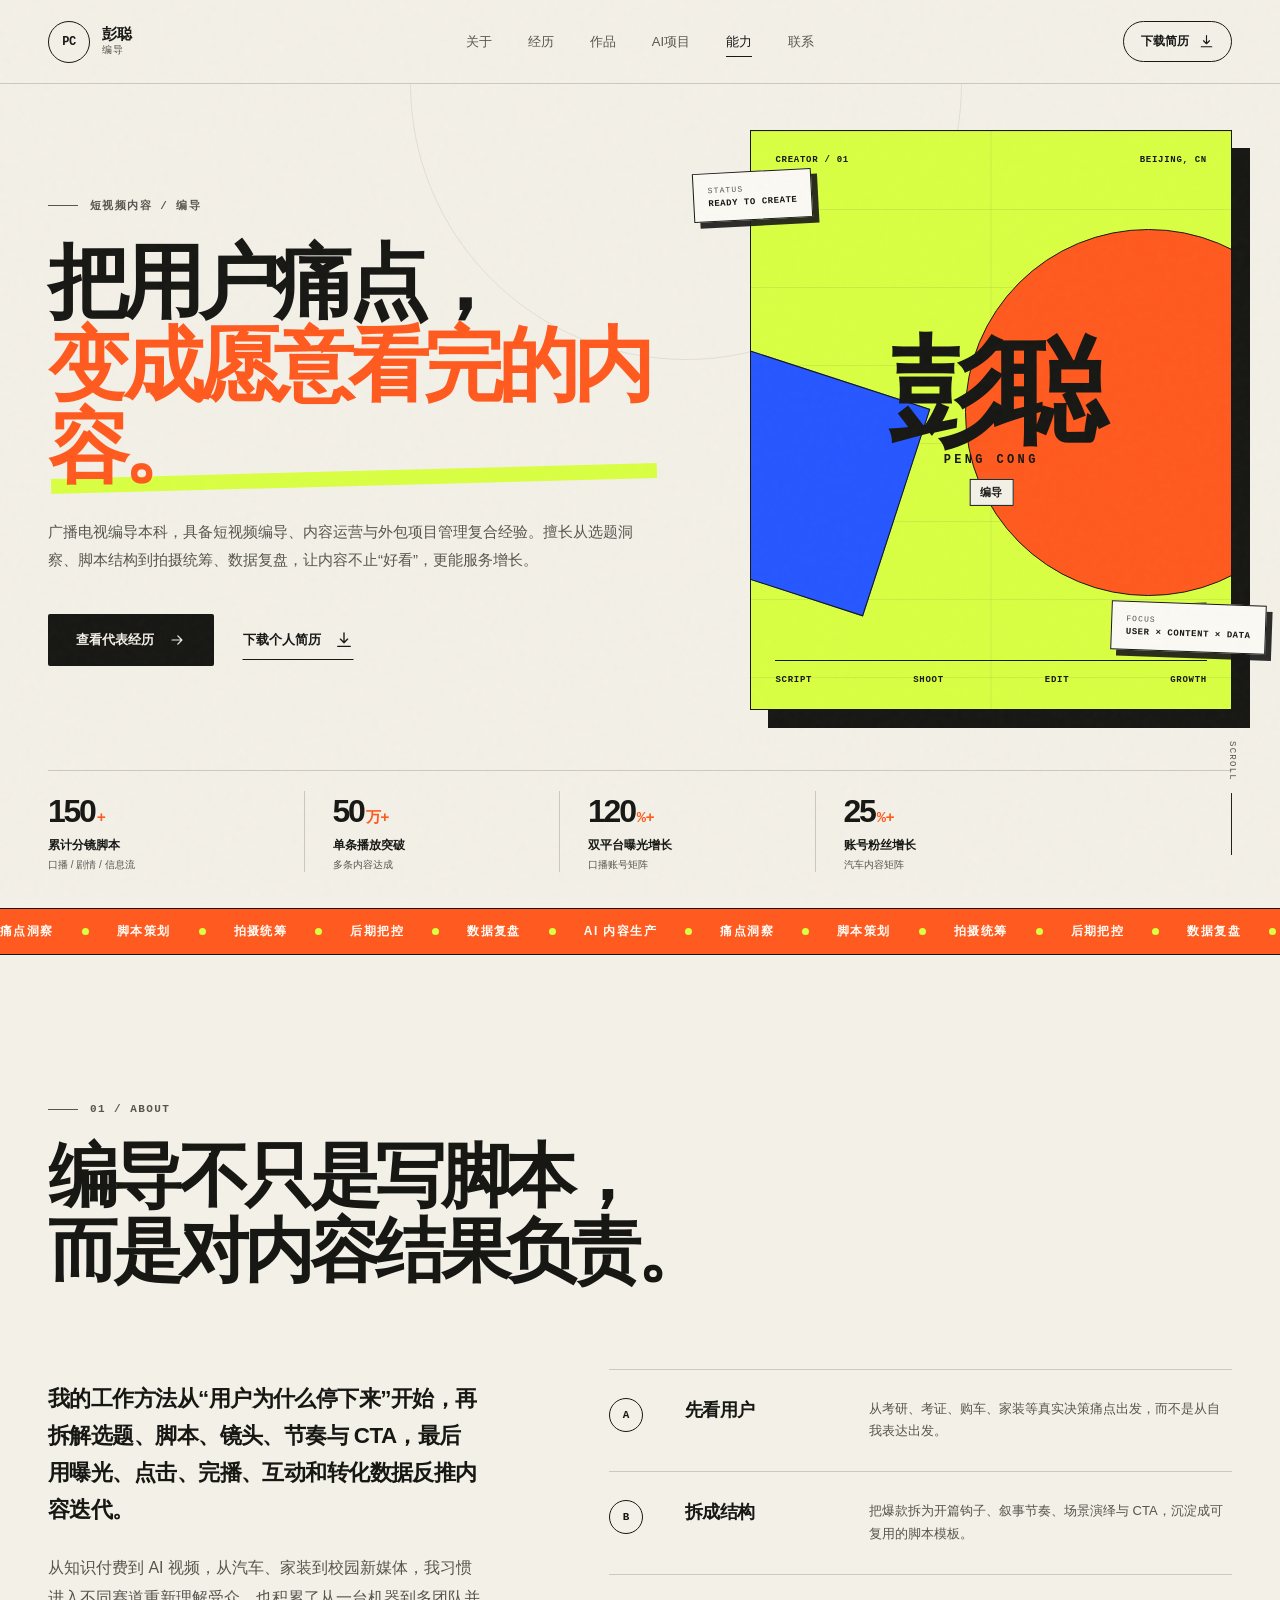
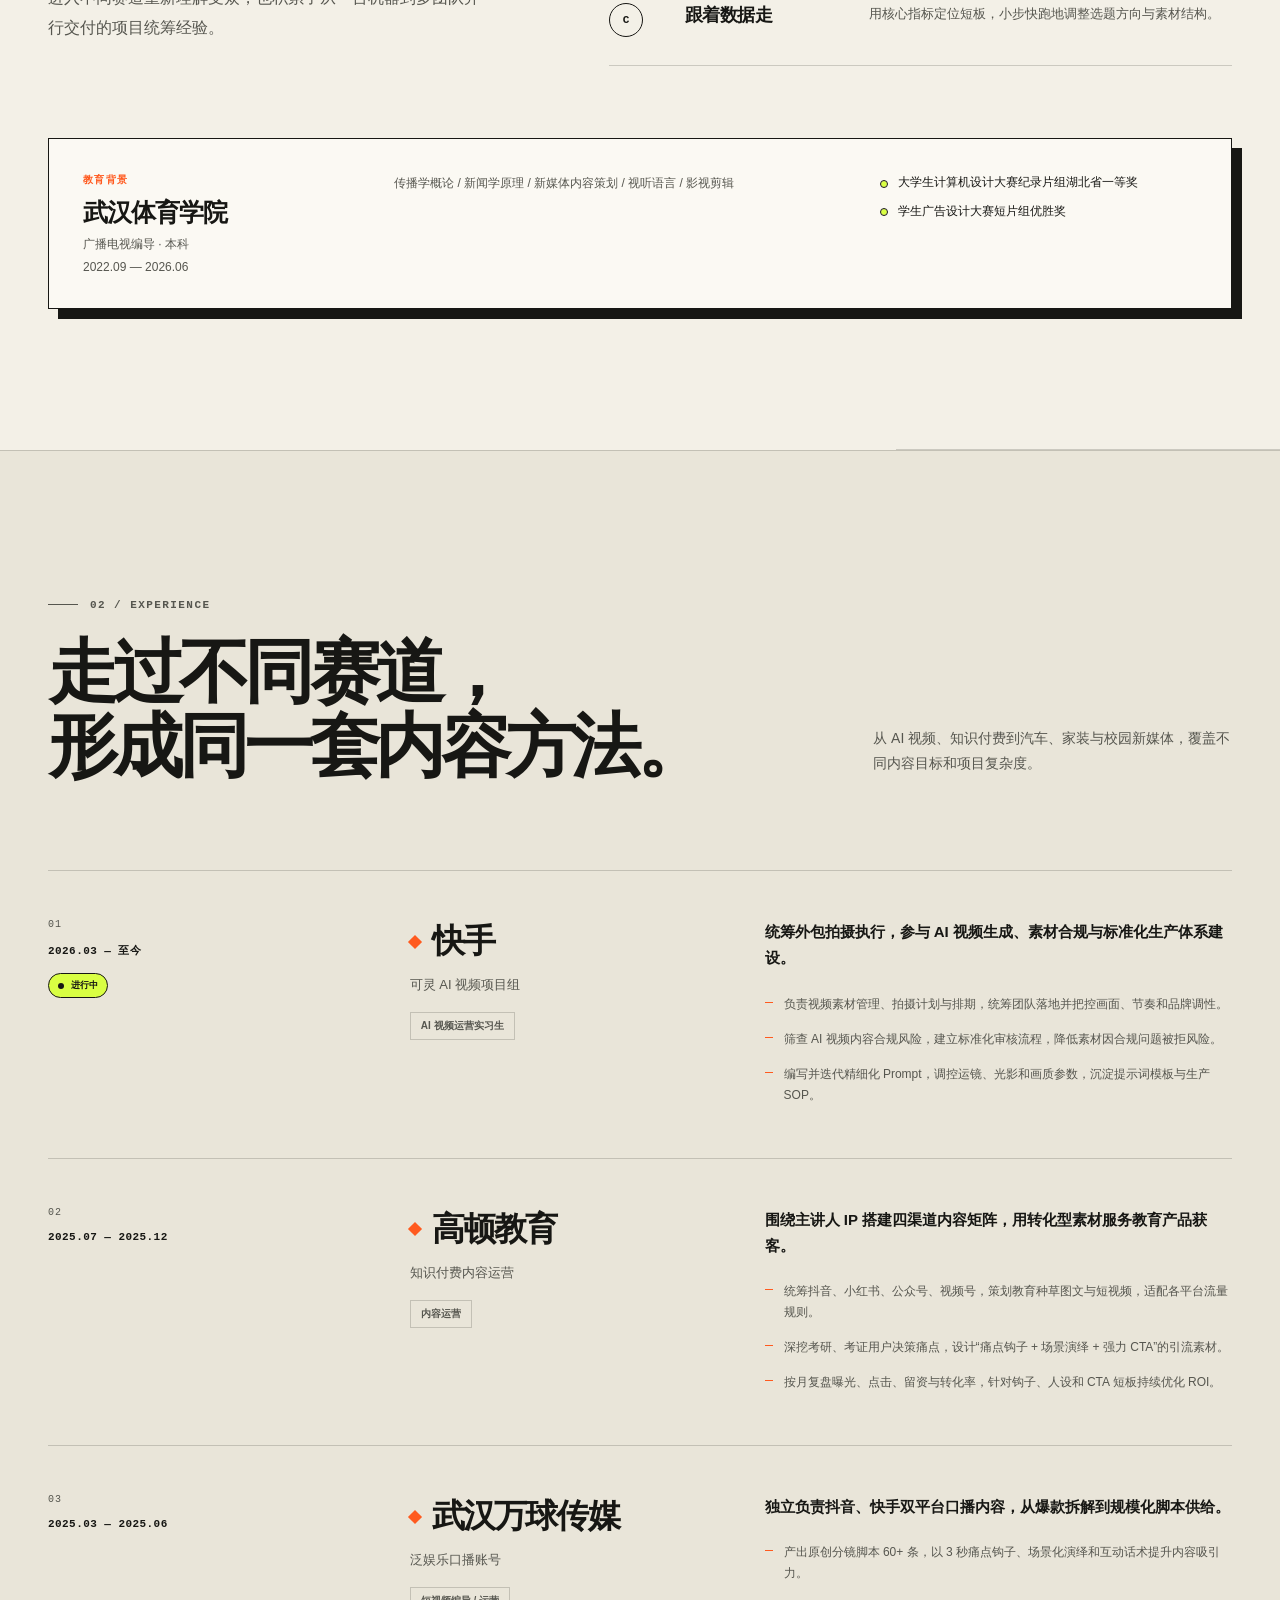
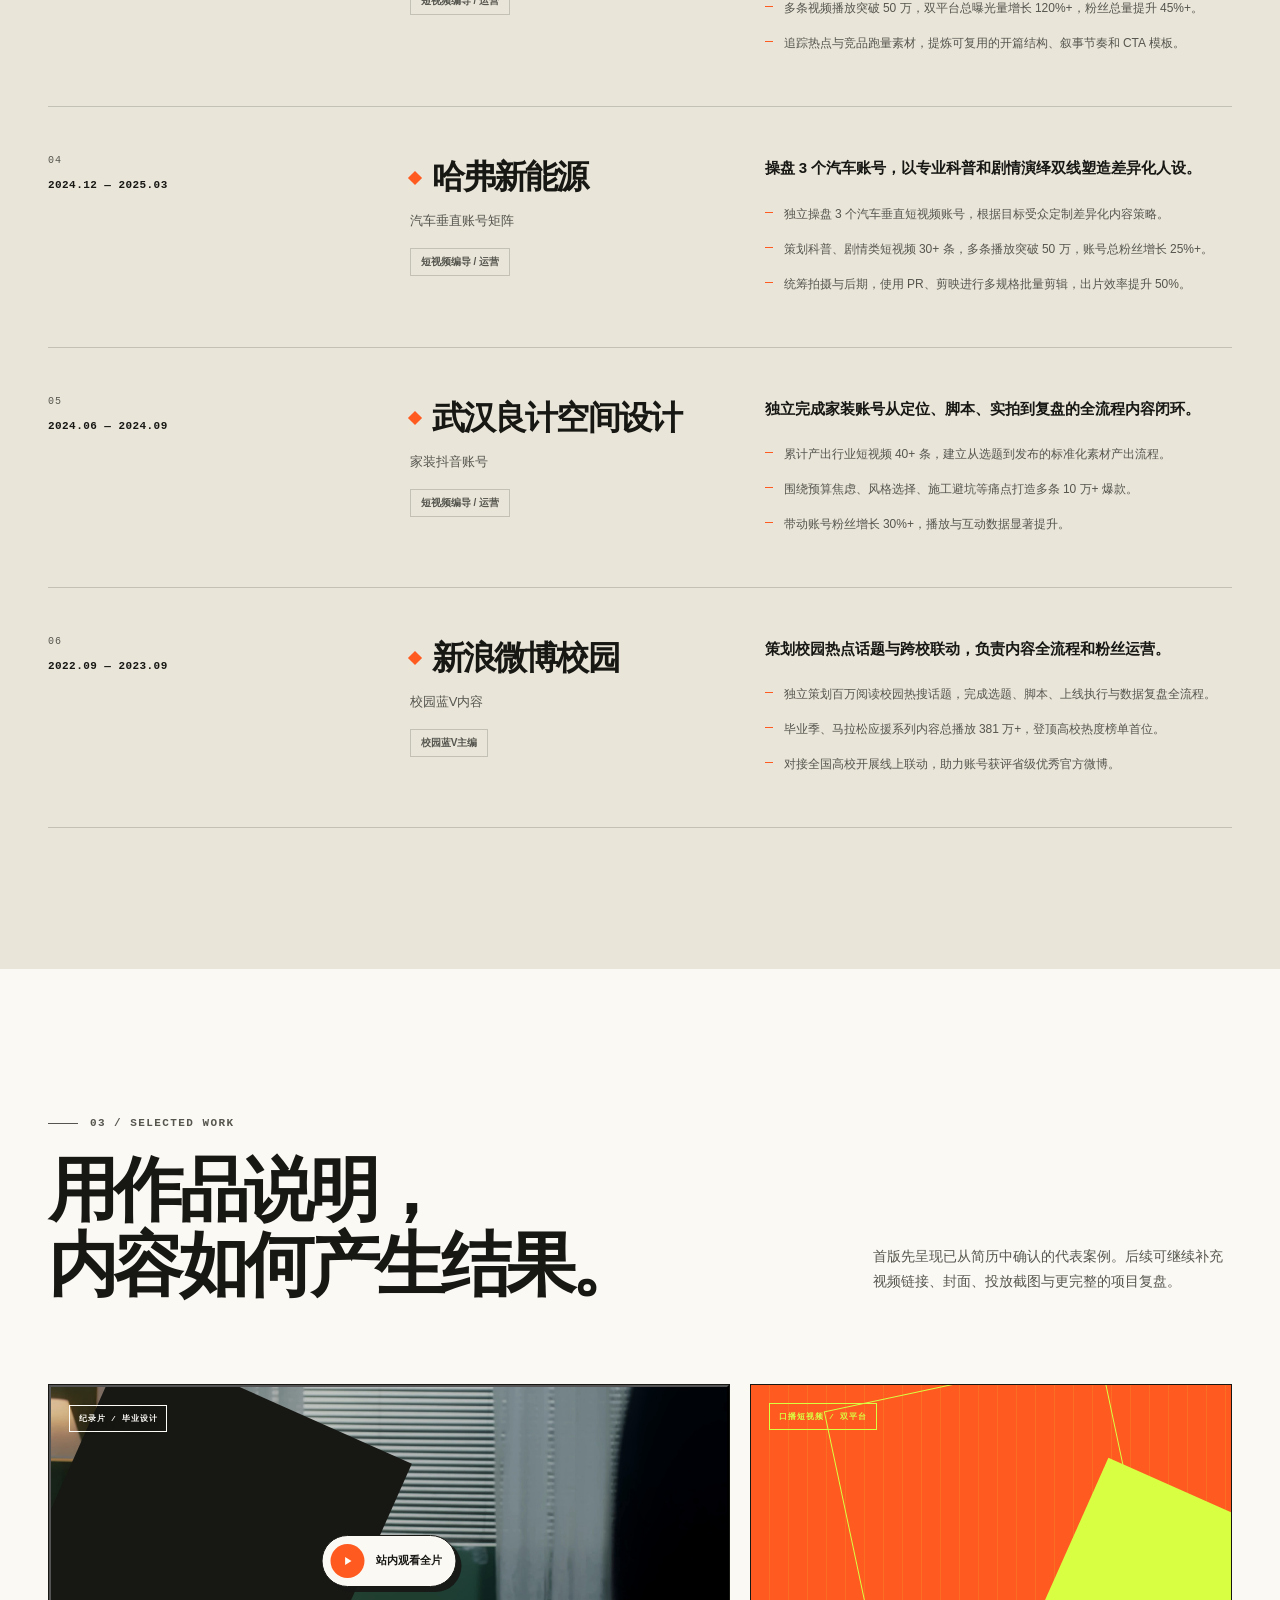
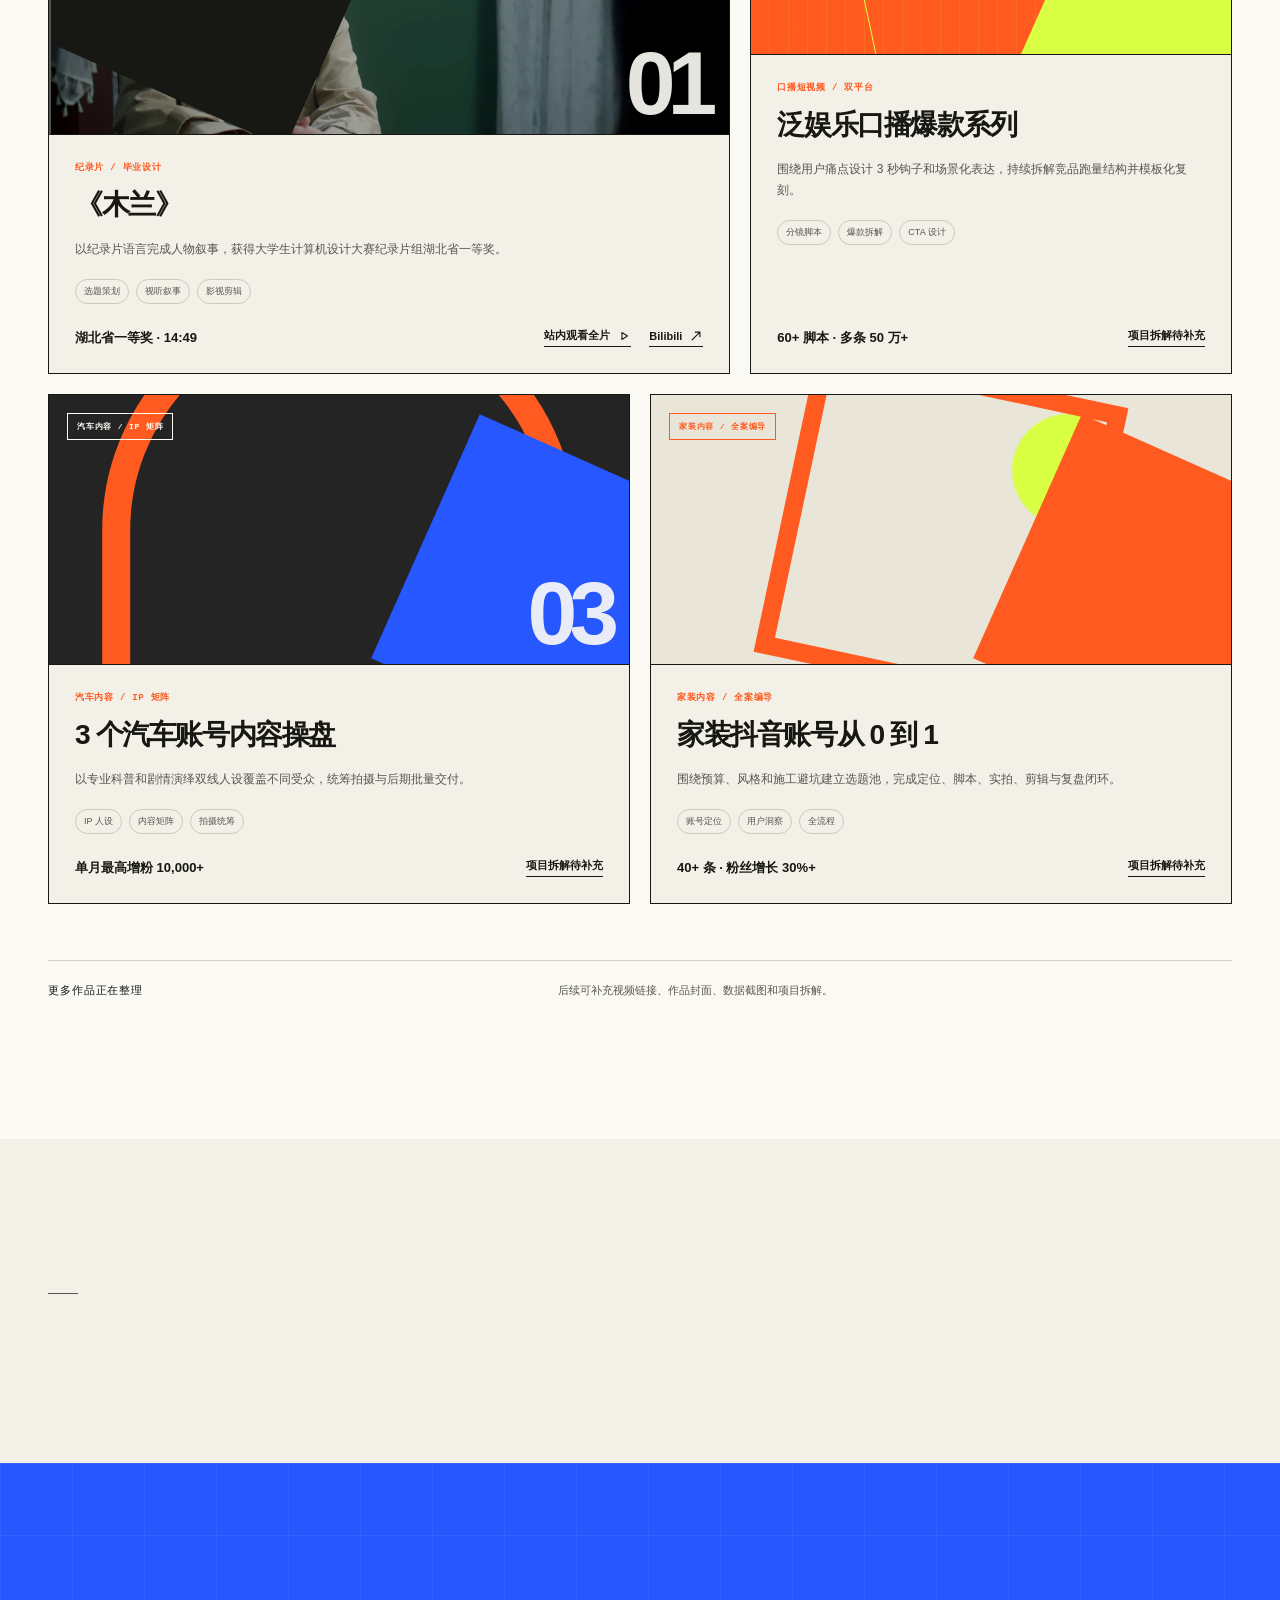
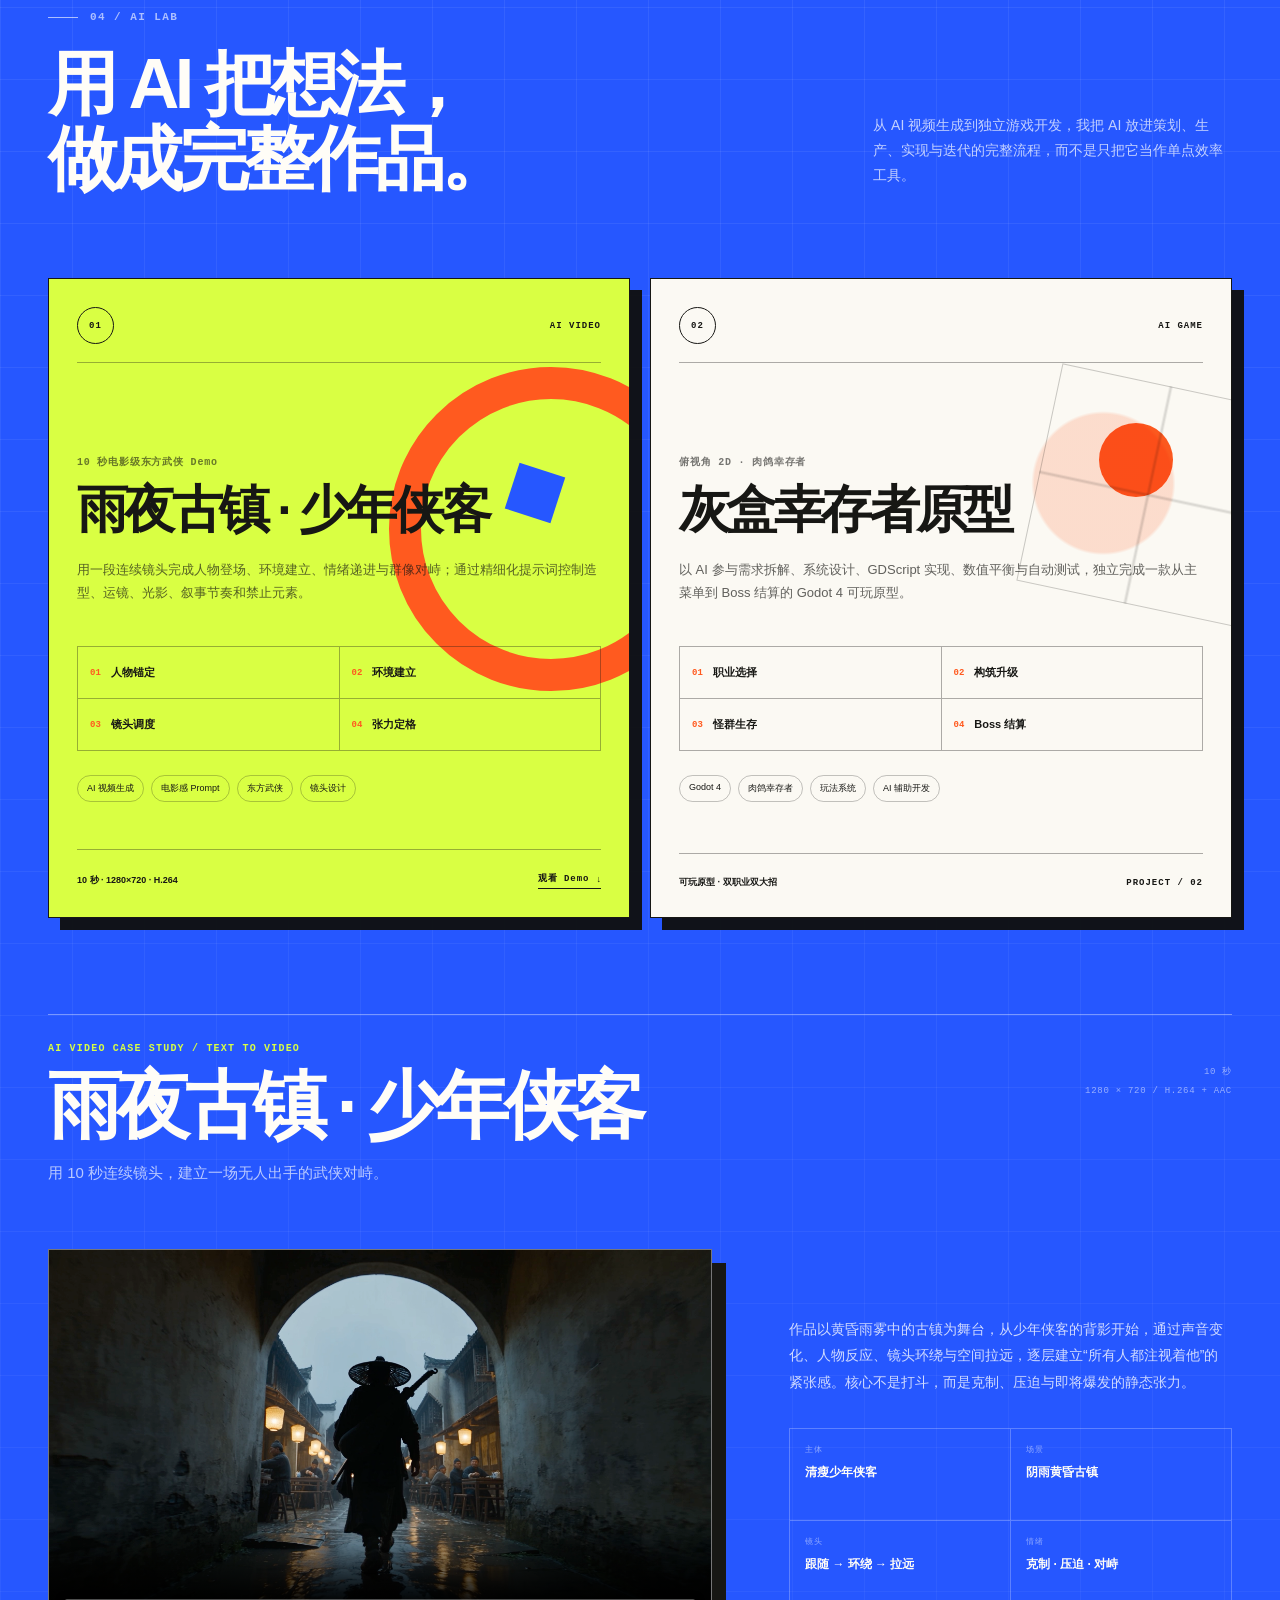
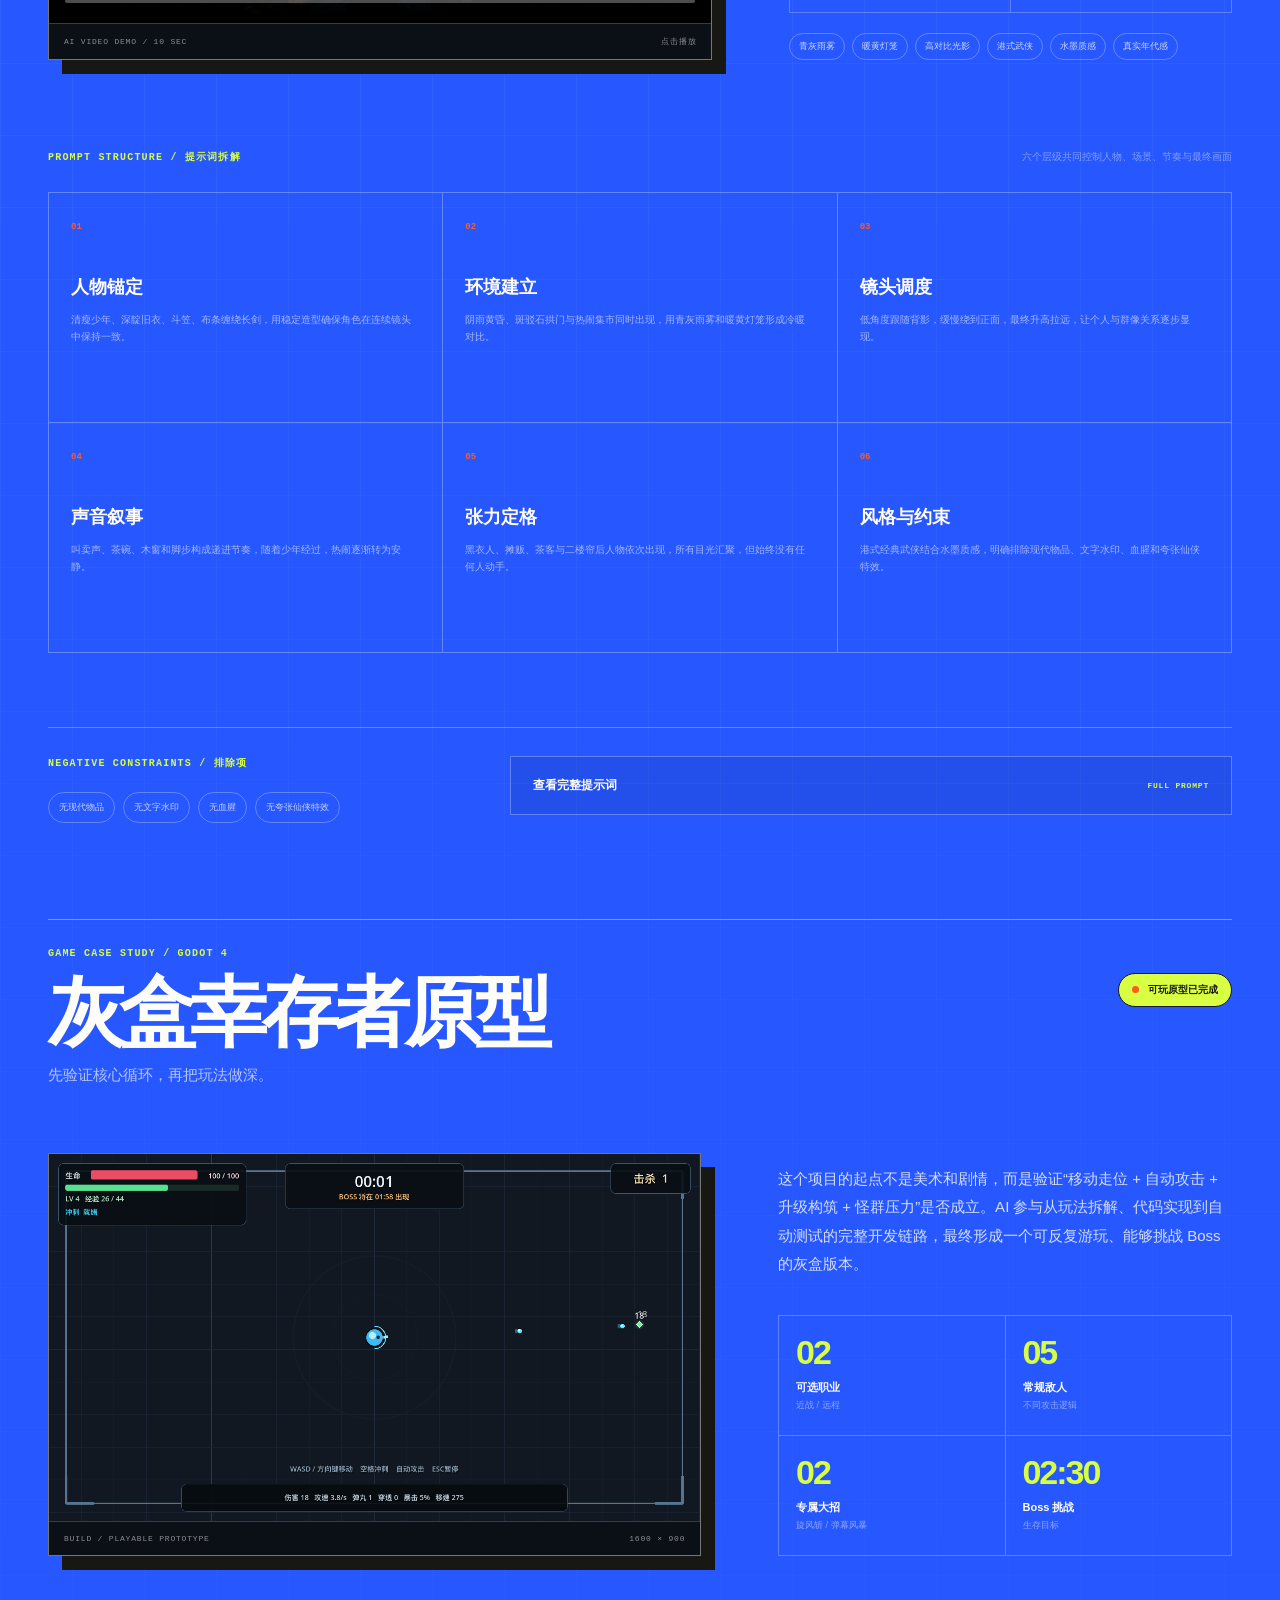
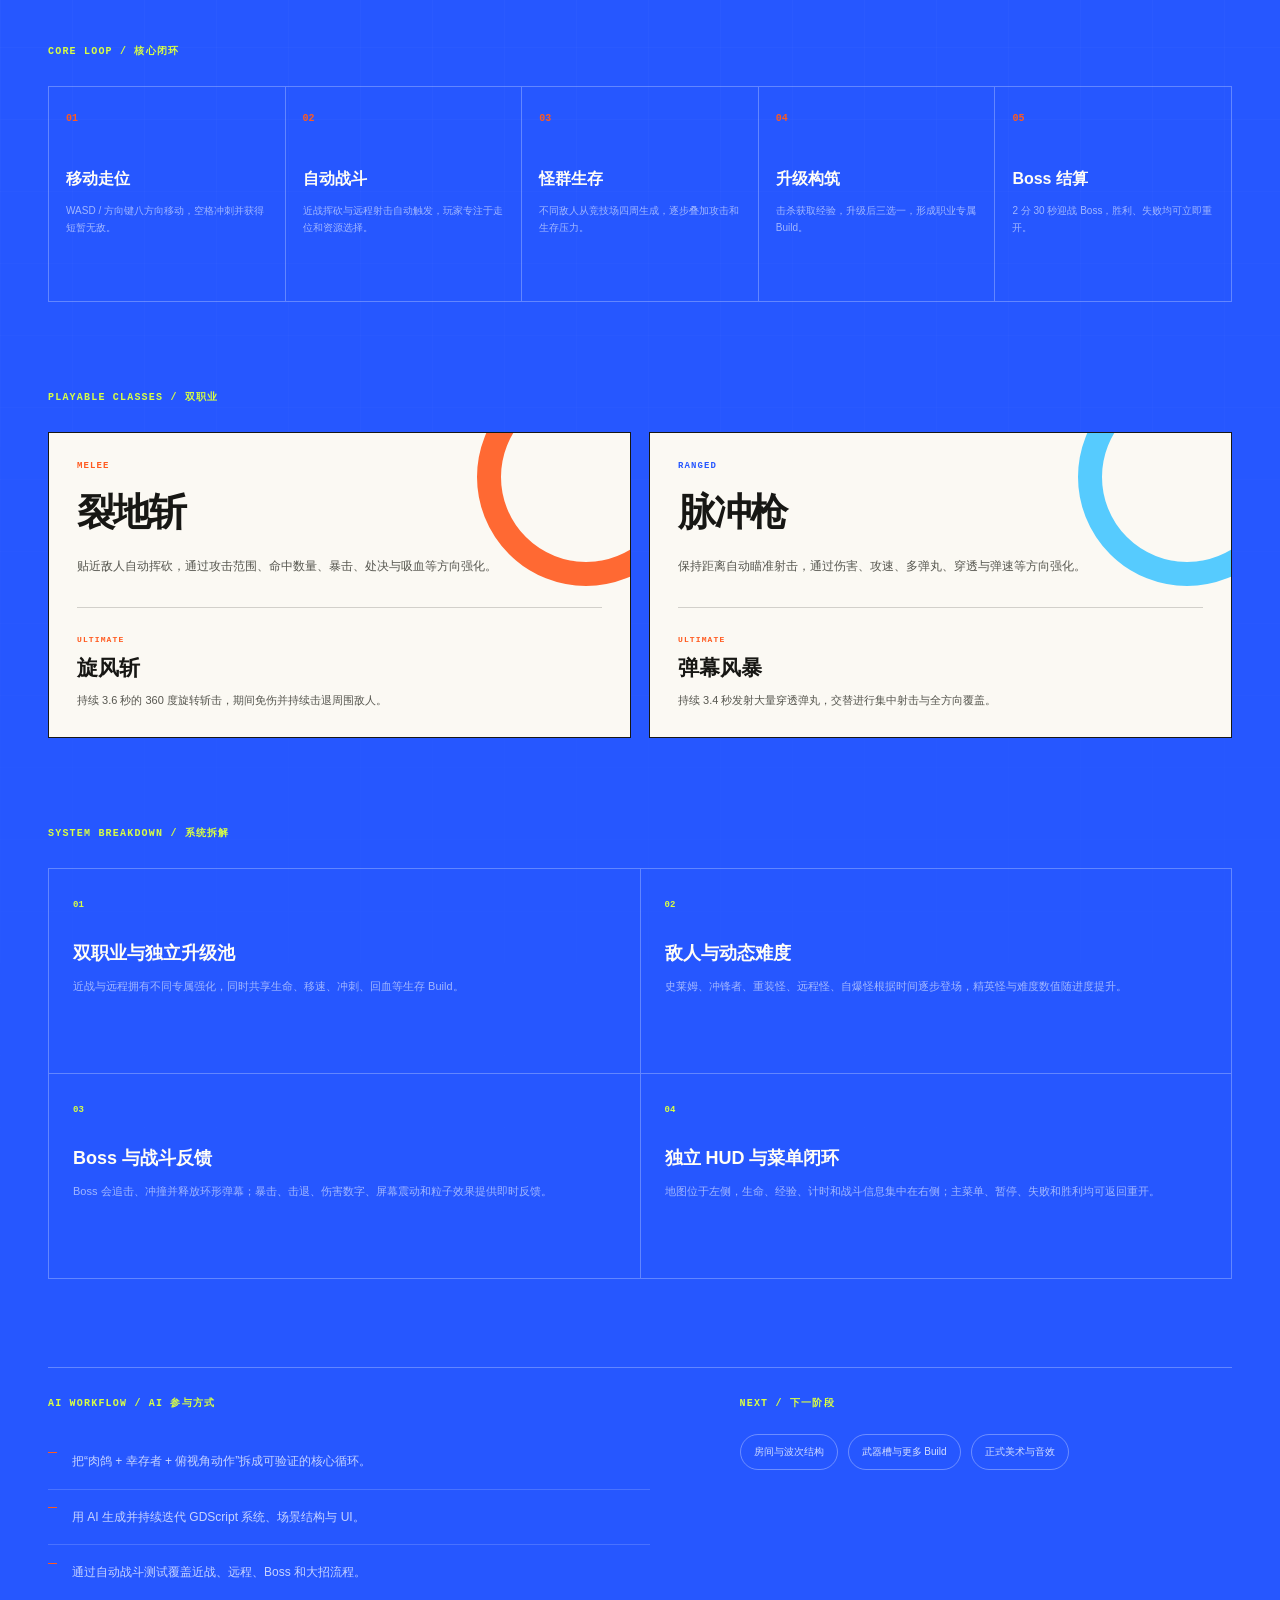
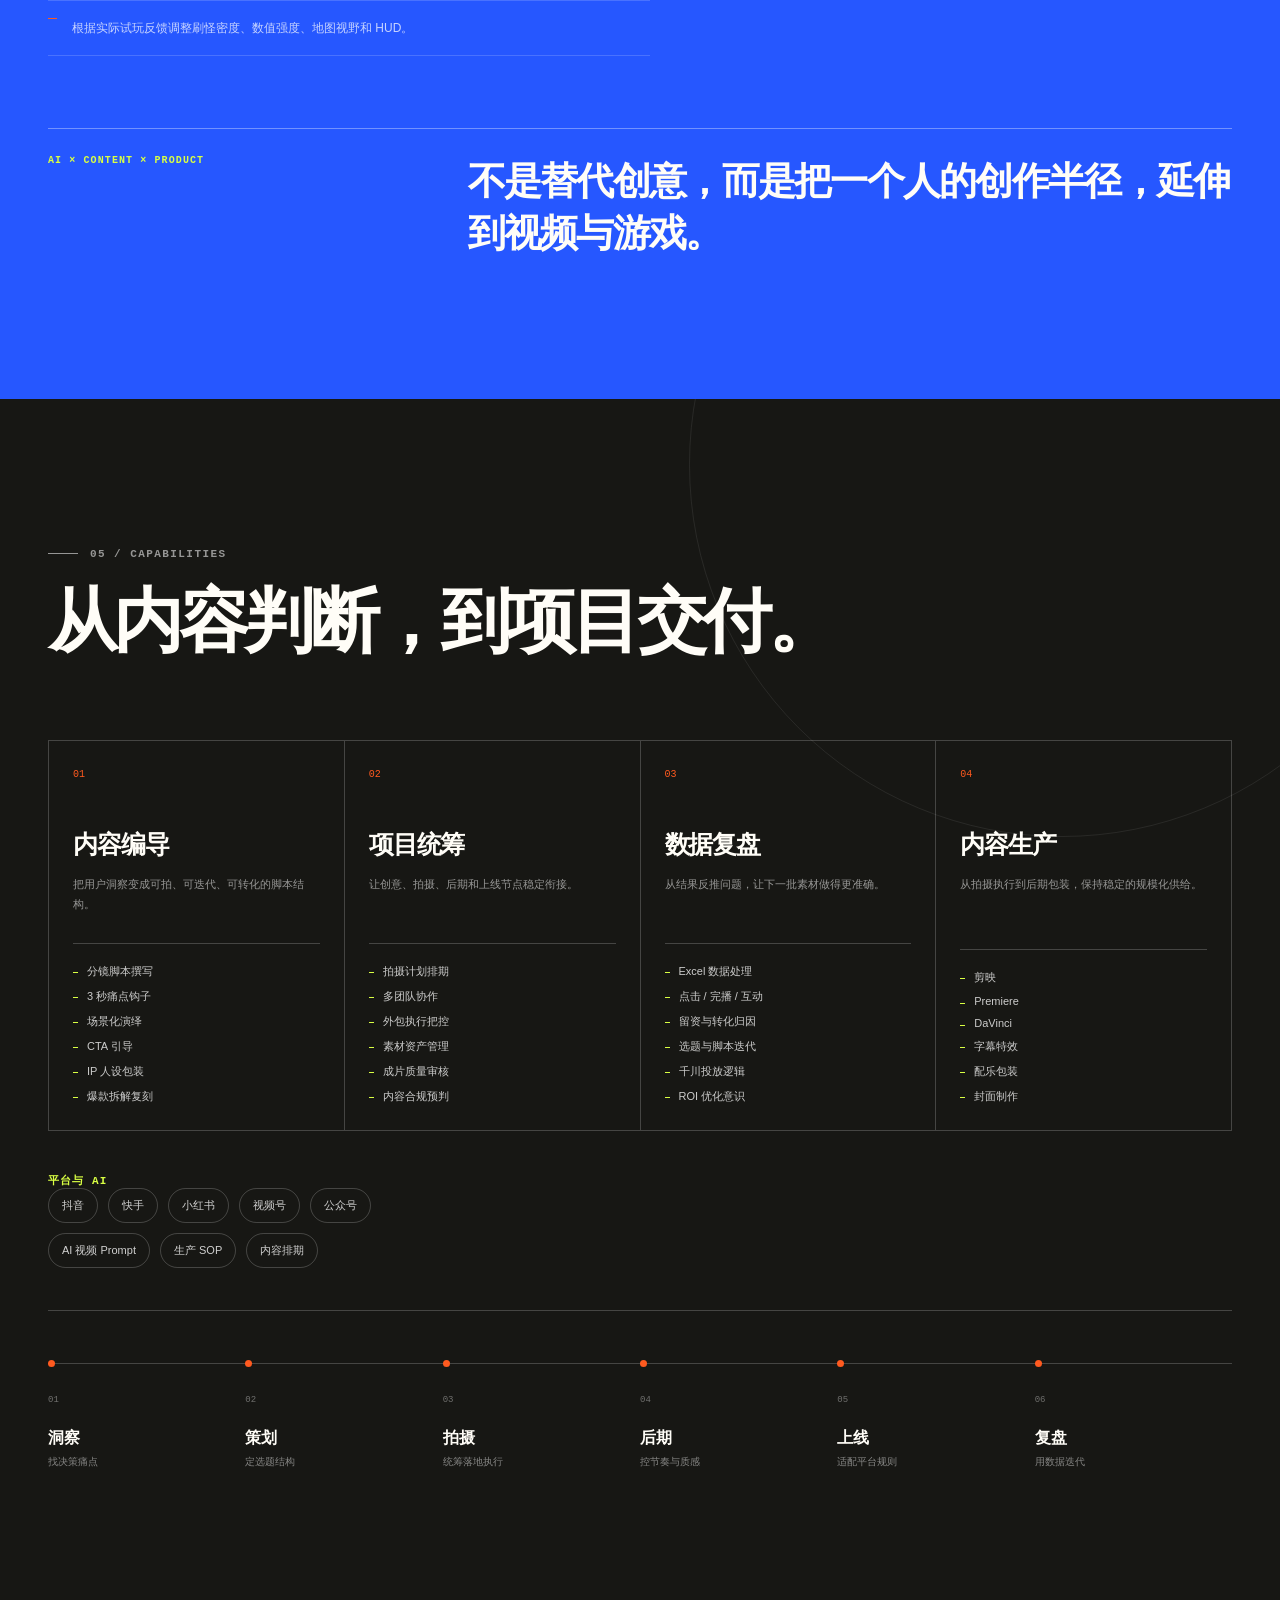
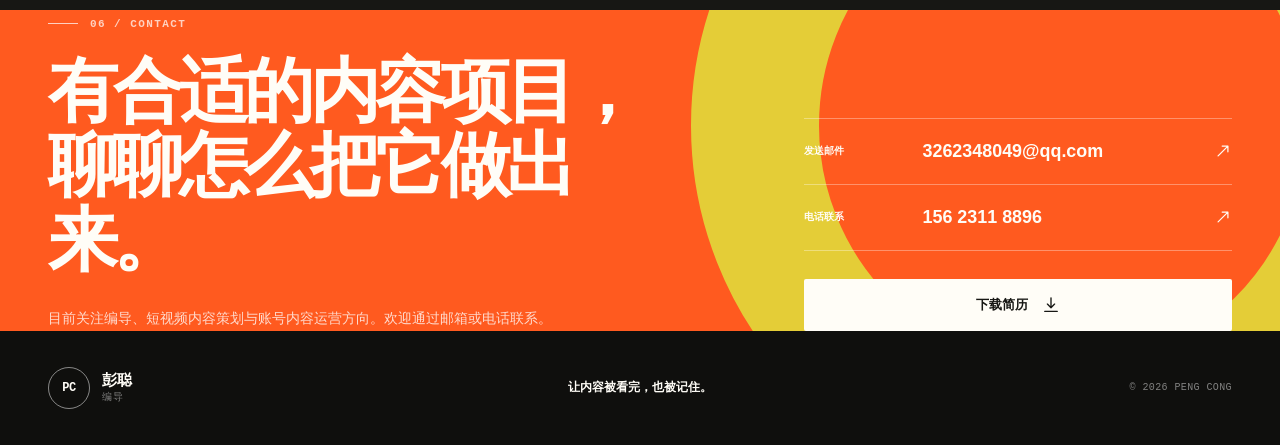
==== commit 2c8c48e5: "Add Mulan feature section" ====
--- a/index.html
+++ b/index.html
@@ -22,7 +22,7 @@
     <meta name="twitter:description" content="短视频编导、AI 视频制作与 AI 独立游戏项目作品集。" />
     <meta name="twitter:image" content="https://shuaicongdian.github.io/pengcong-portfolio/assets/images/share-cover.png" />
     <link rel="icon" href="assets/icons/favicon.svg" type="image/svg+xml" />
-    <link rel="stylesheet" href="assets/styles.css?v=20260910" />
+    <link rel="stylesheet" href="assets/styles.css?v=20260911" />
   </head>
   <body>
     <a class="skip-link" href="#main">跳至主要内容</a>
@@ -184,6 +184,20 @@
             <span>更多作品正在整理</span>
             <span>后续可补充视频链接、作品封面、数据截图和项目拆解。</span>
           </p>
+        </div>
+      </section>
+
+      <section class="section mulan" id="mulan">
+        <div class="section-shell">
+          <header class="section-heading section-heading--split reveal">
+            <div>
+              <p class="section-kicker" data-mulan-kicker></p>
+              <h2 data-mulan-title></h2>
+            </div>
+            <p data-mulan-subtitle></p>
+          </header>
+
+          <div class="mulan-feature" data-mulan-feature></div>
         </div>
       </section>
 
@@ -310,7 +324,7 @@
       <div class="noscript">请开启 JavaScript 以查看完整内容。</div>
     </noscript>
 
-    <script src="assets/content.js?v=20260910"></script>
-    <script src="assets/main.js?v=20260910"></script>
+    <script src="assets/content.js?v=20260911"></script>
+    <script src="assets/main.js?v=20260911"></script>
   </body>
 </html>
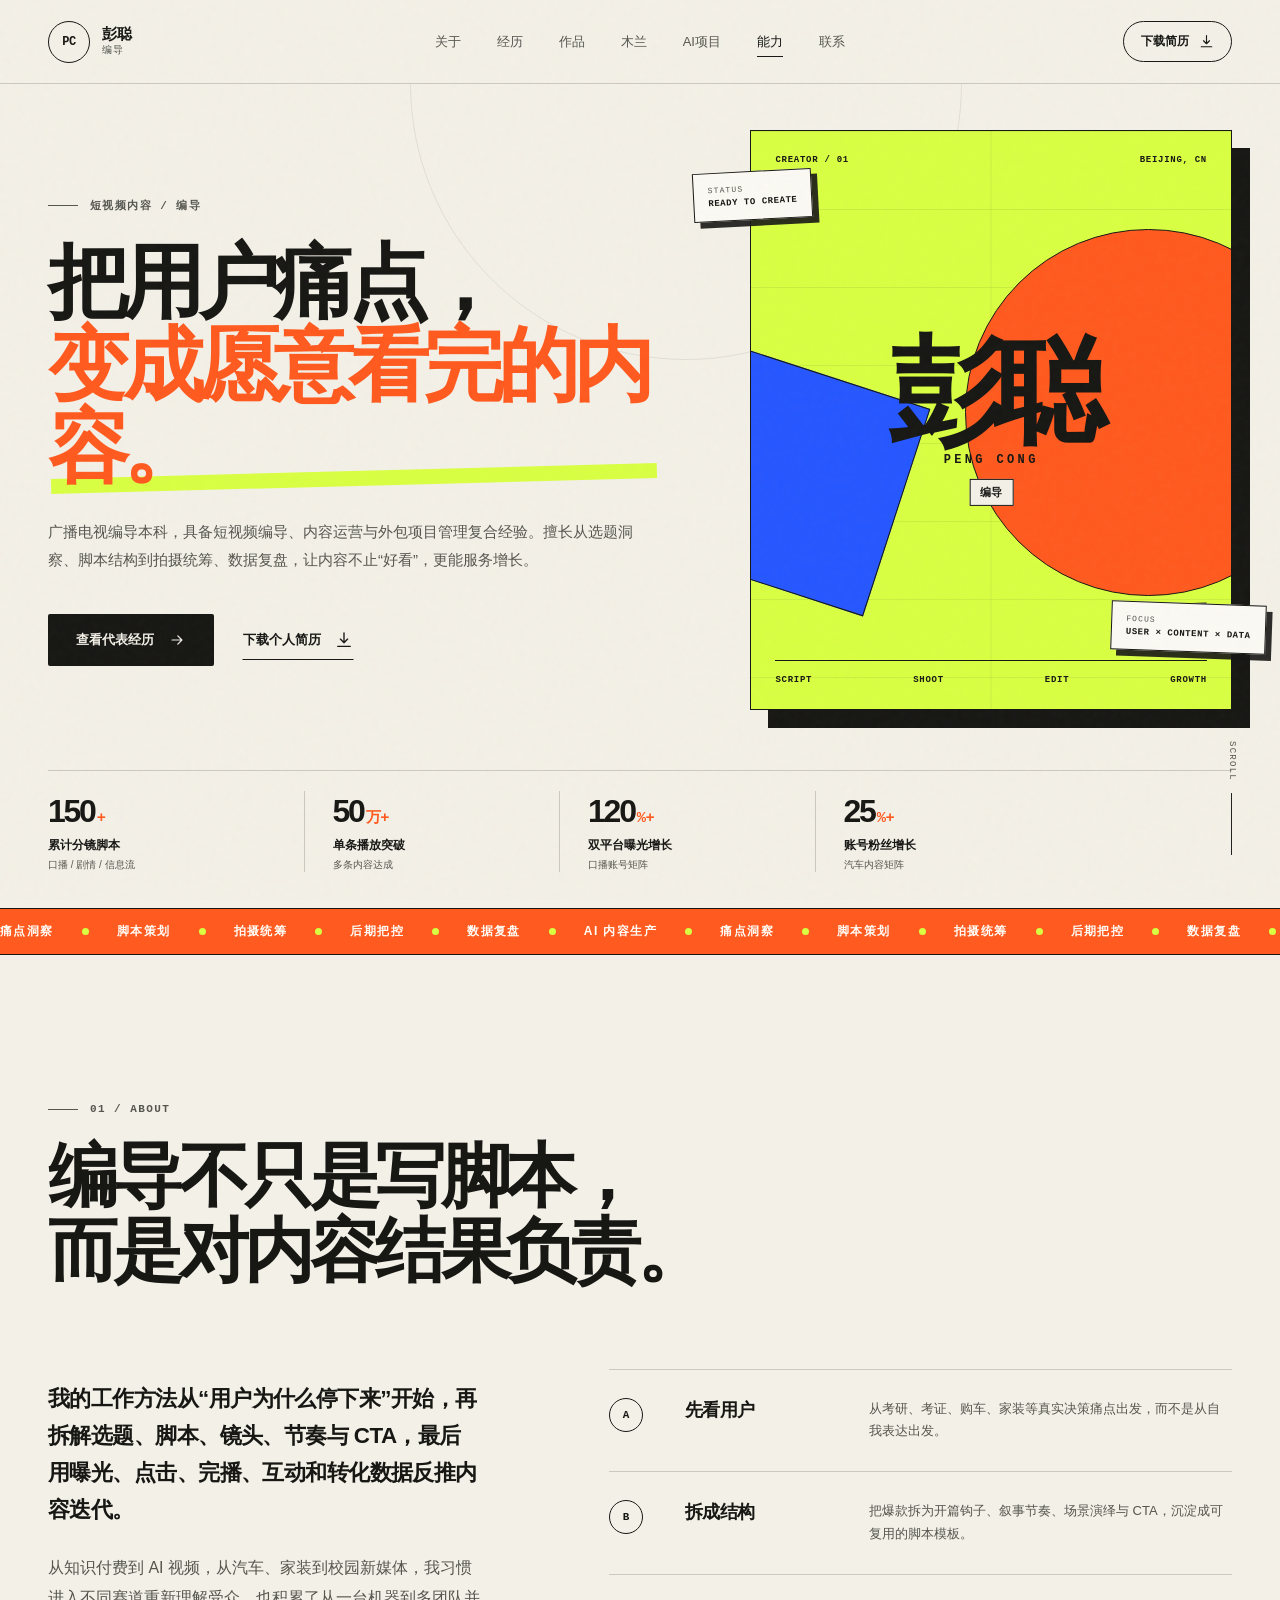
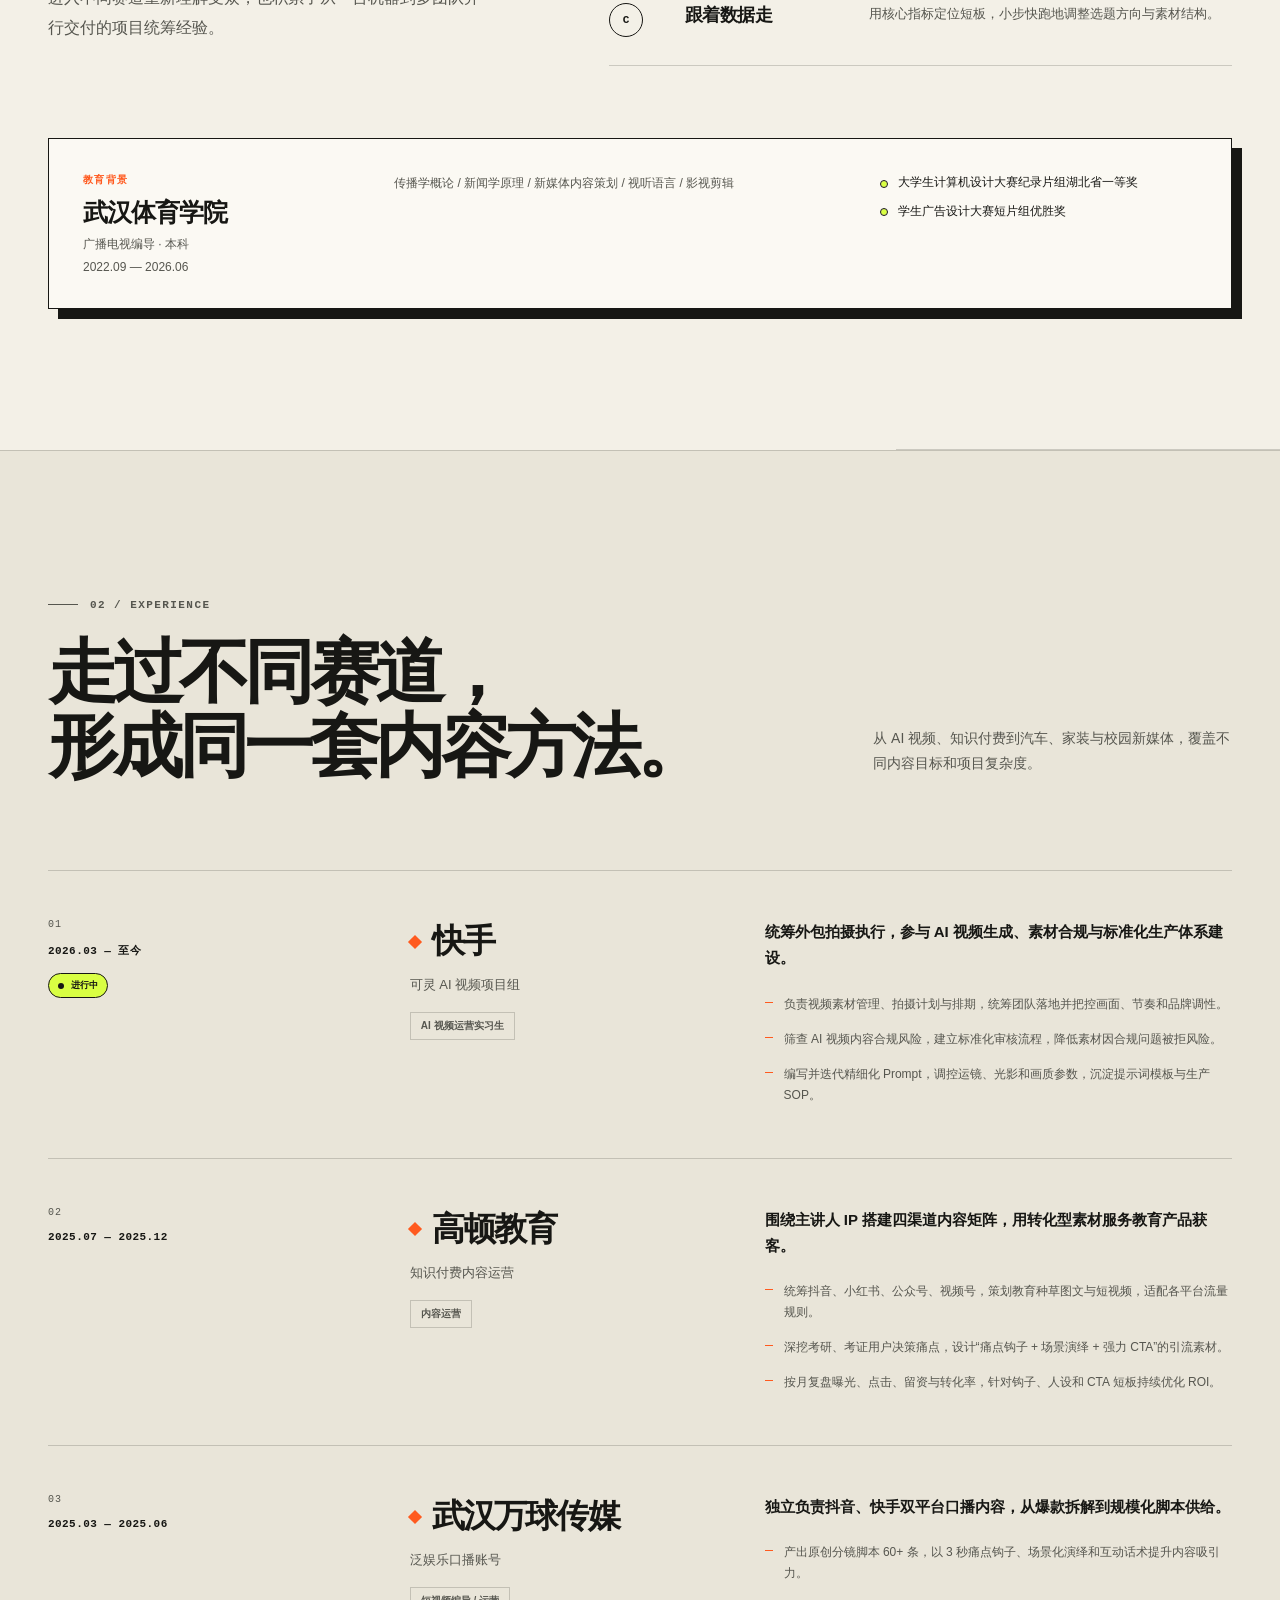
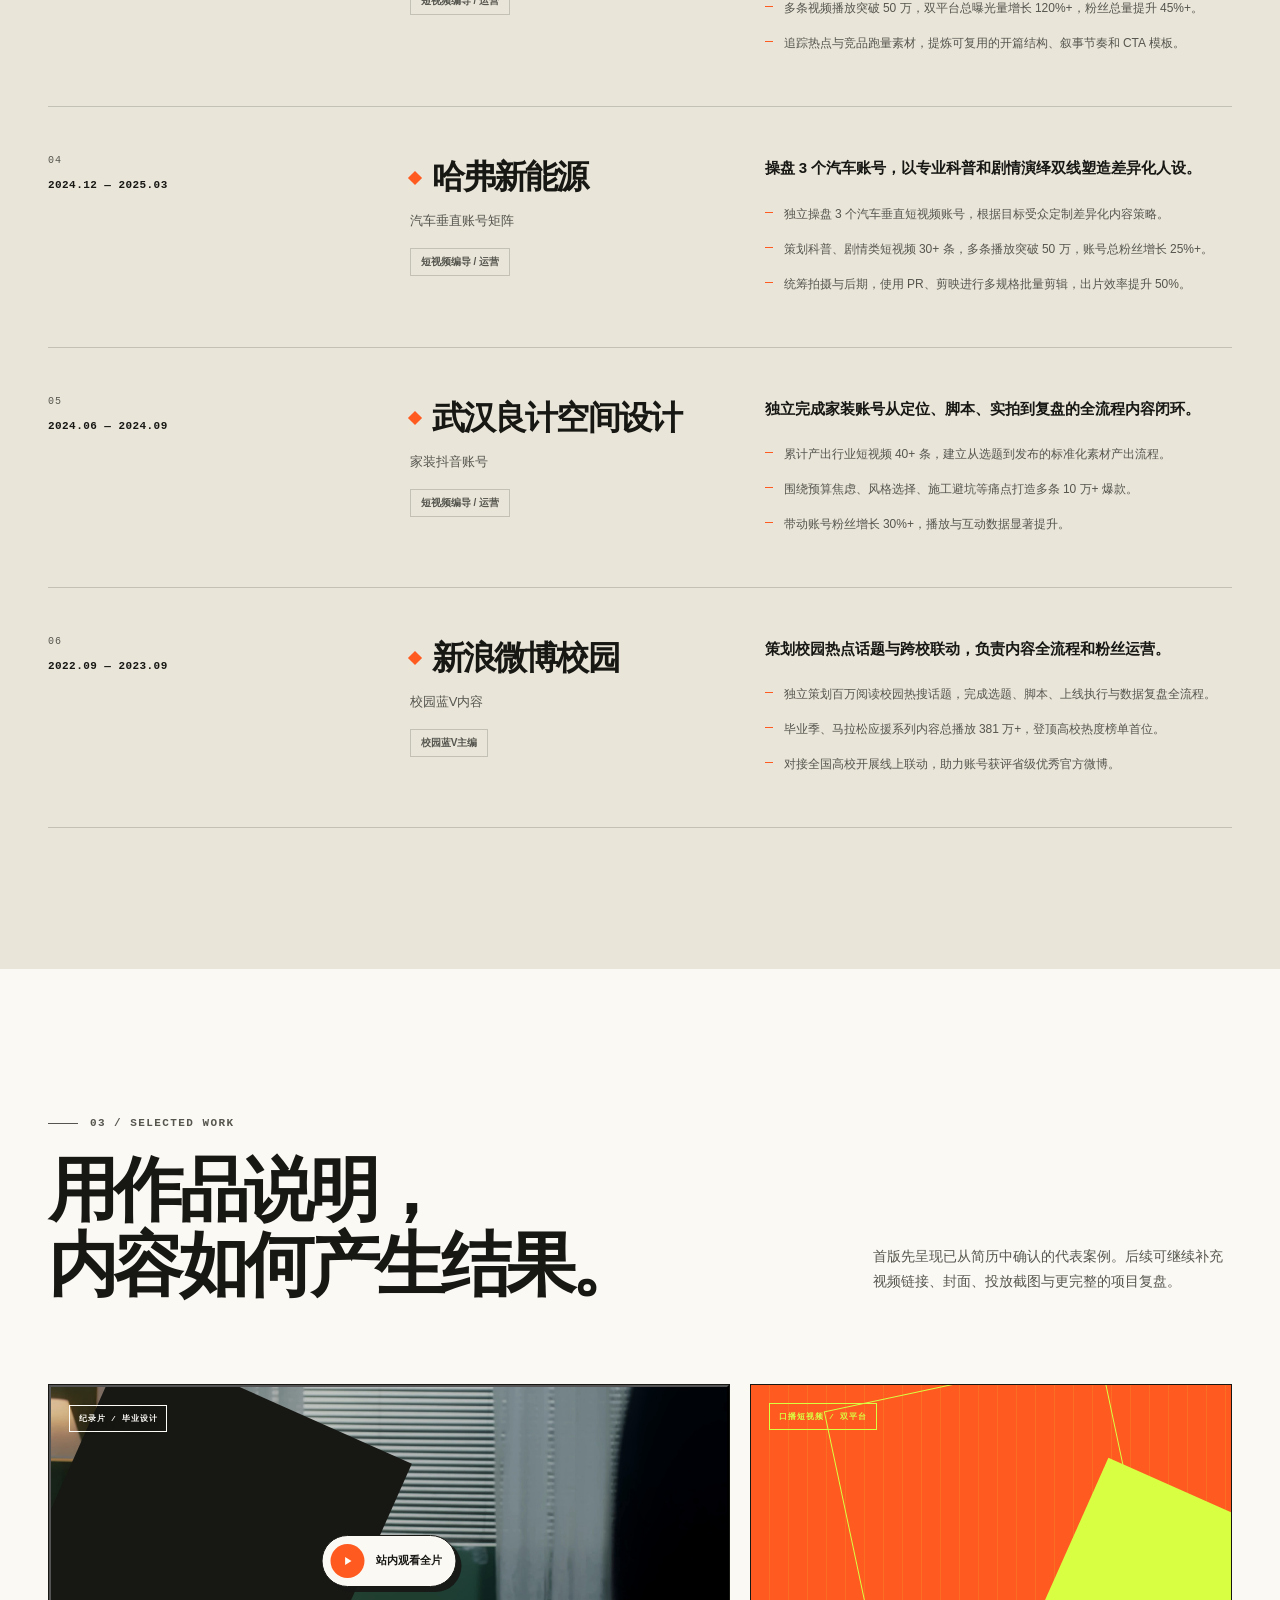
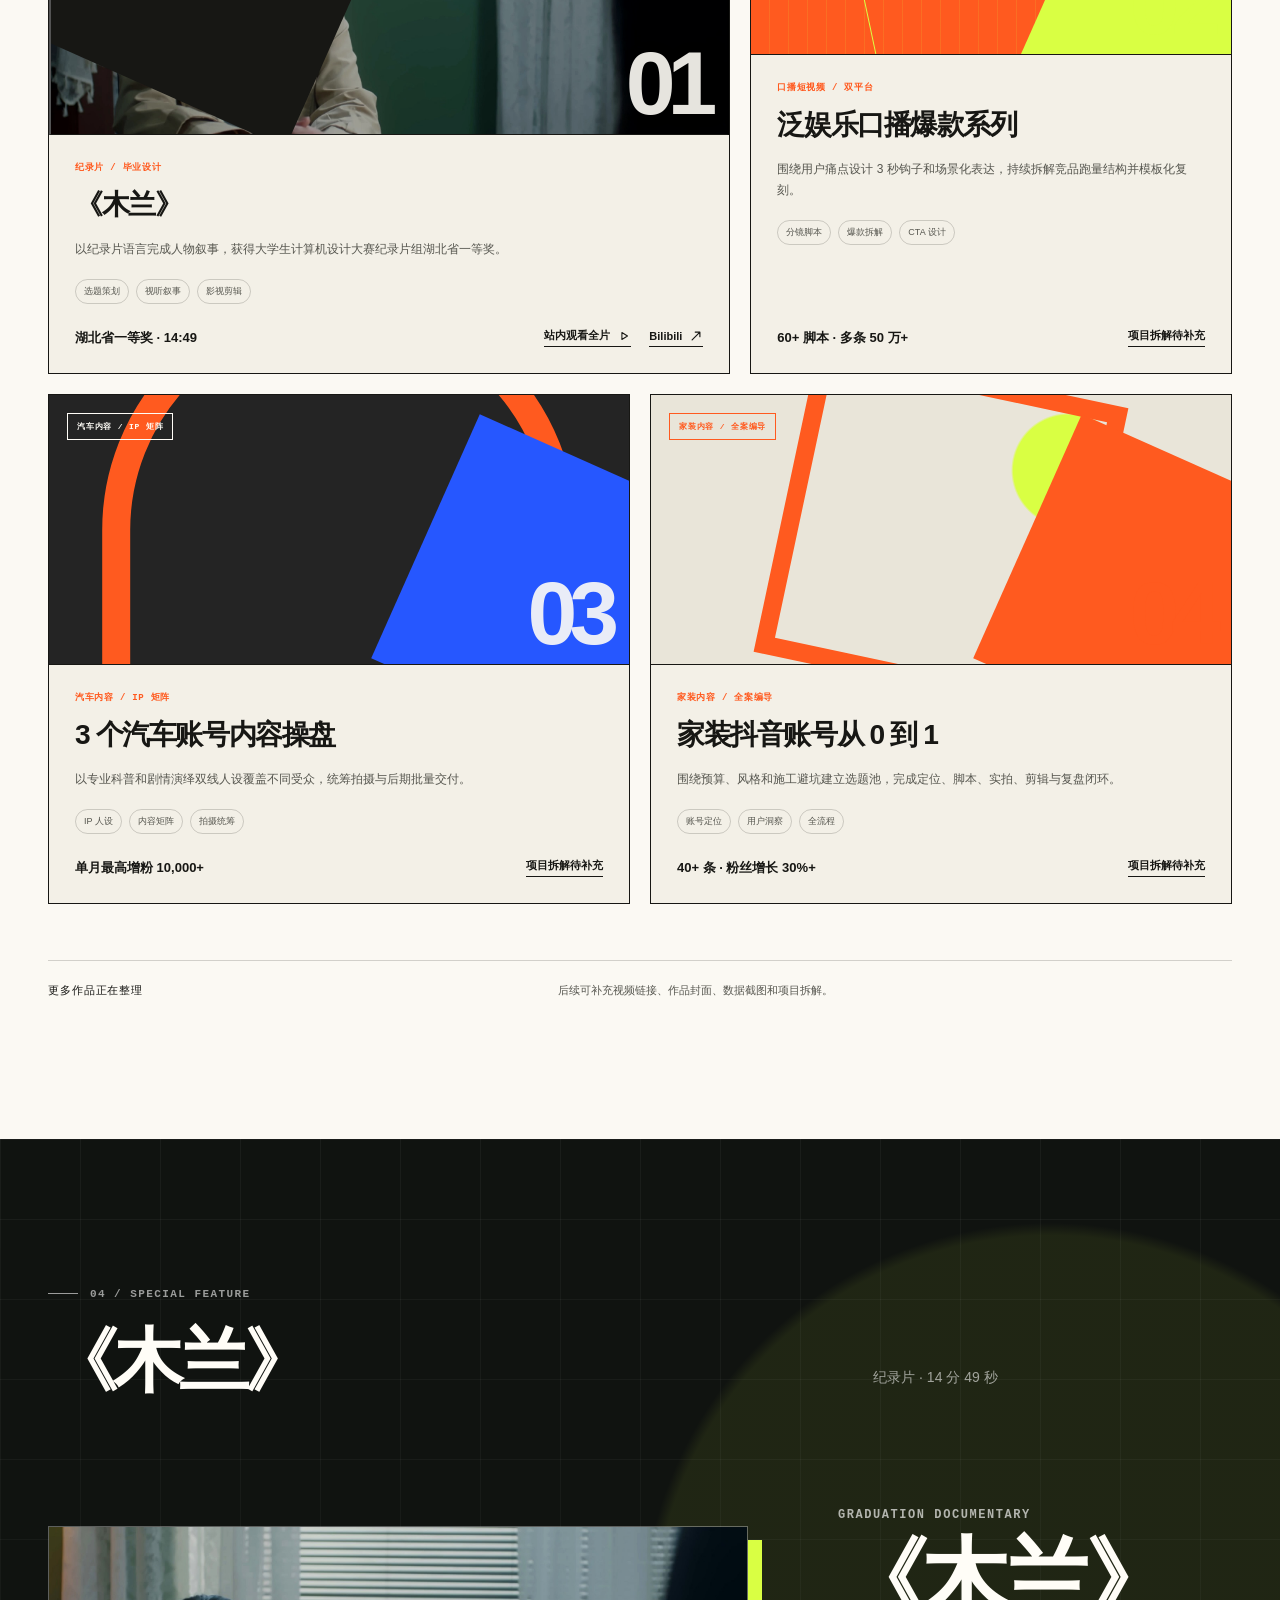
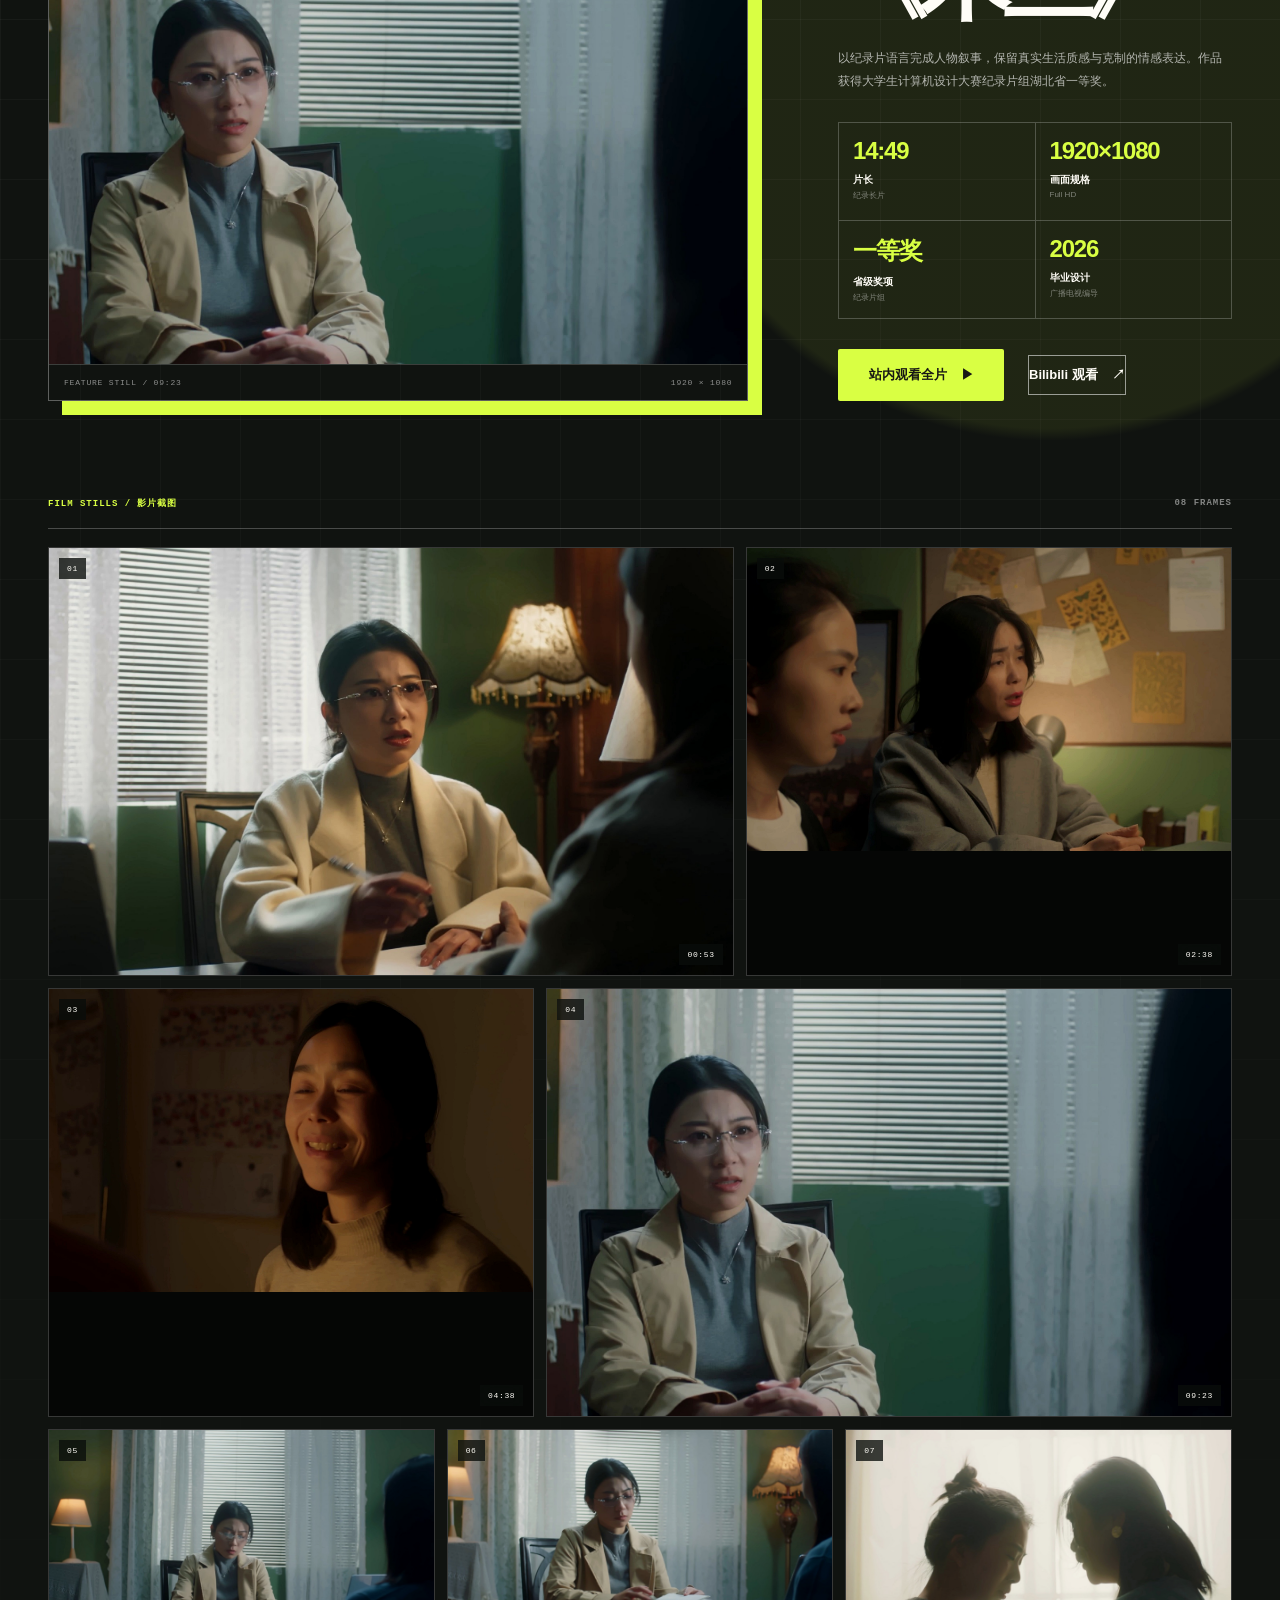
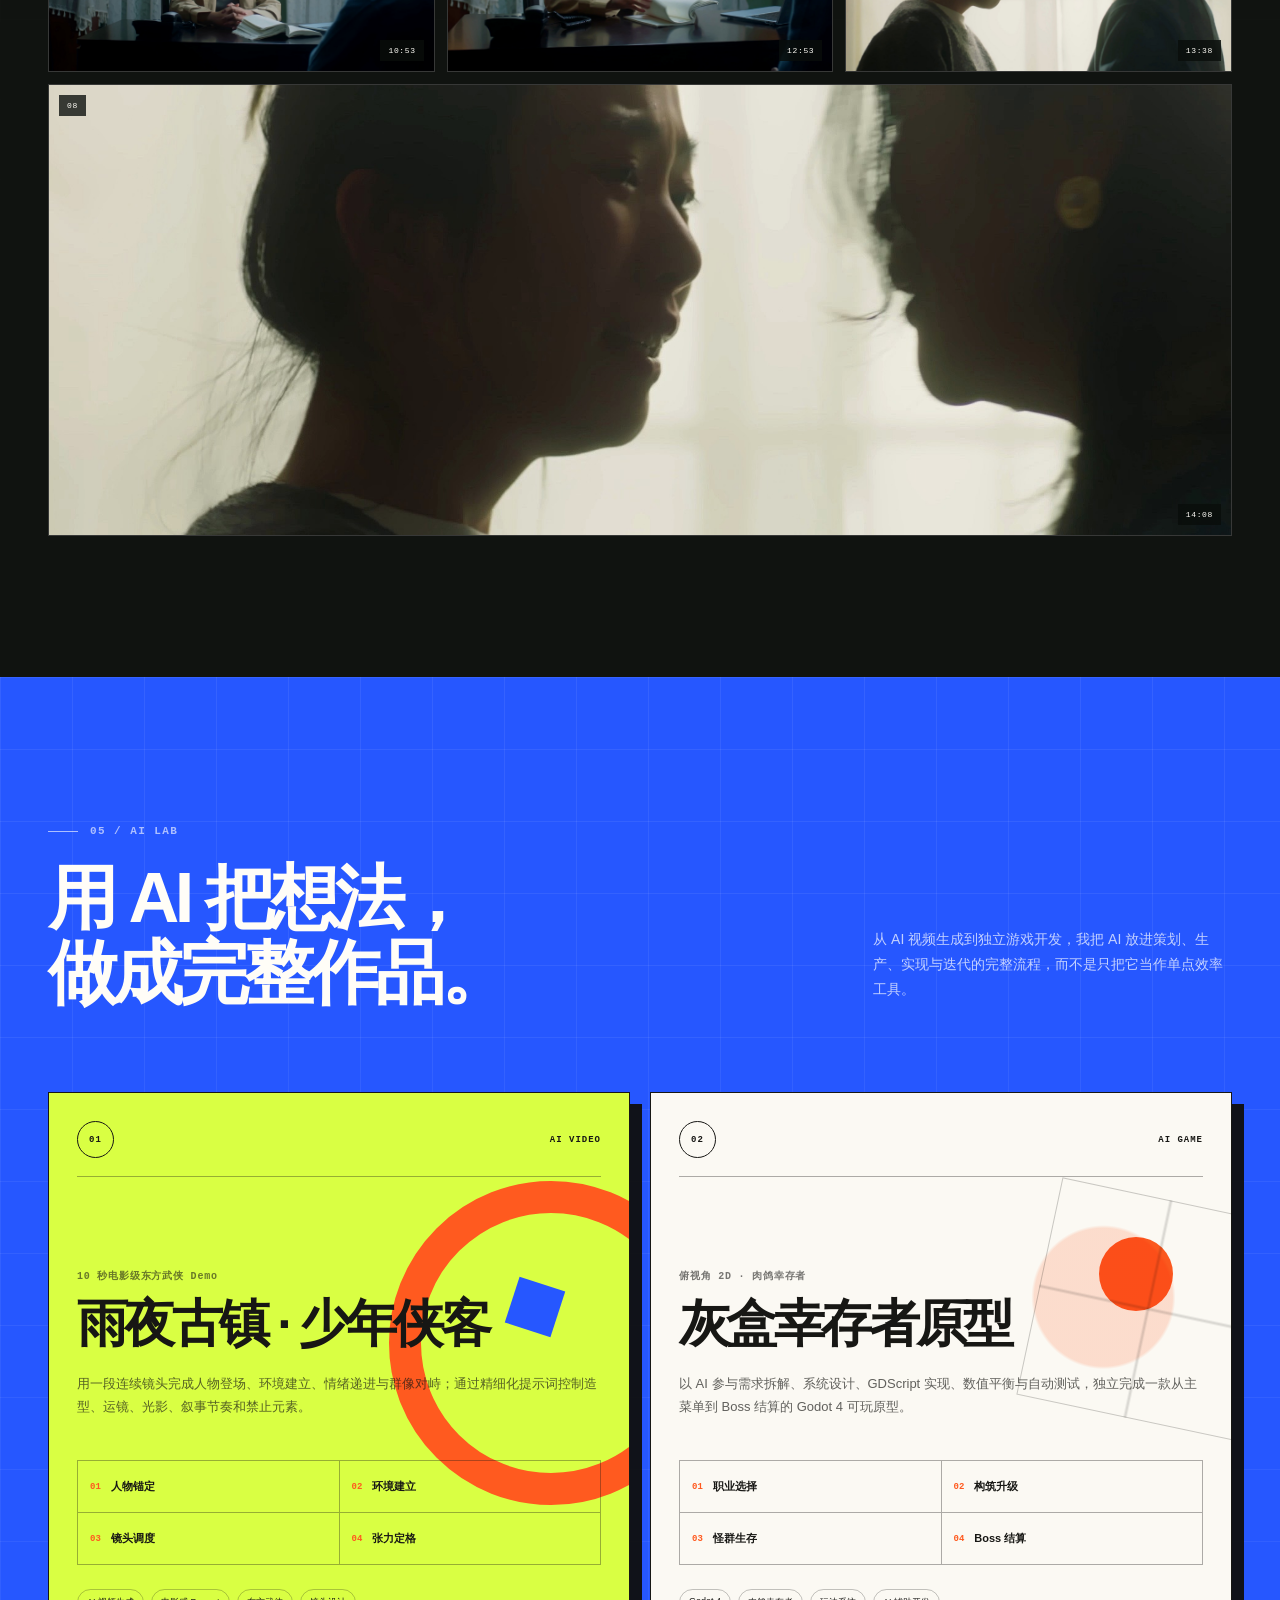
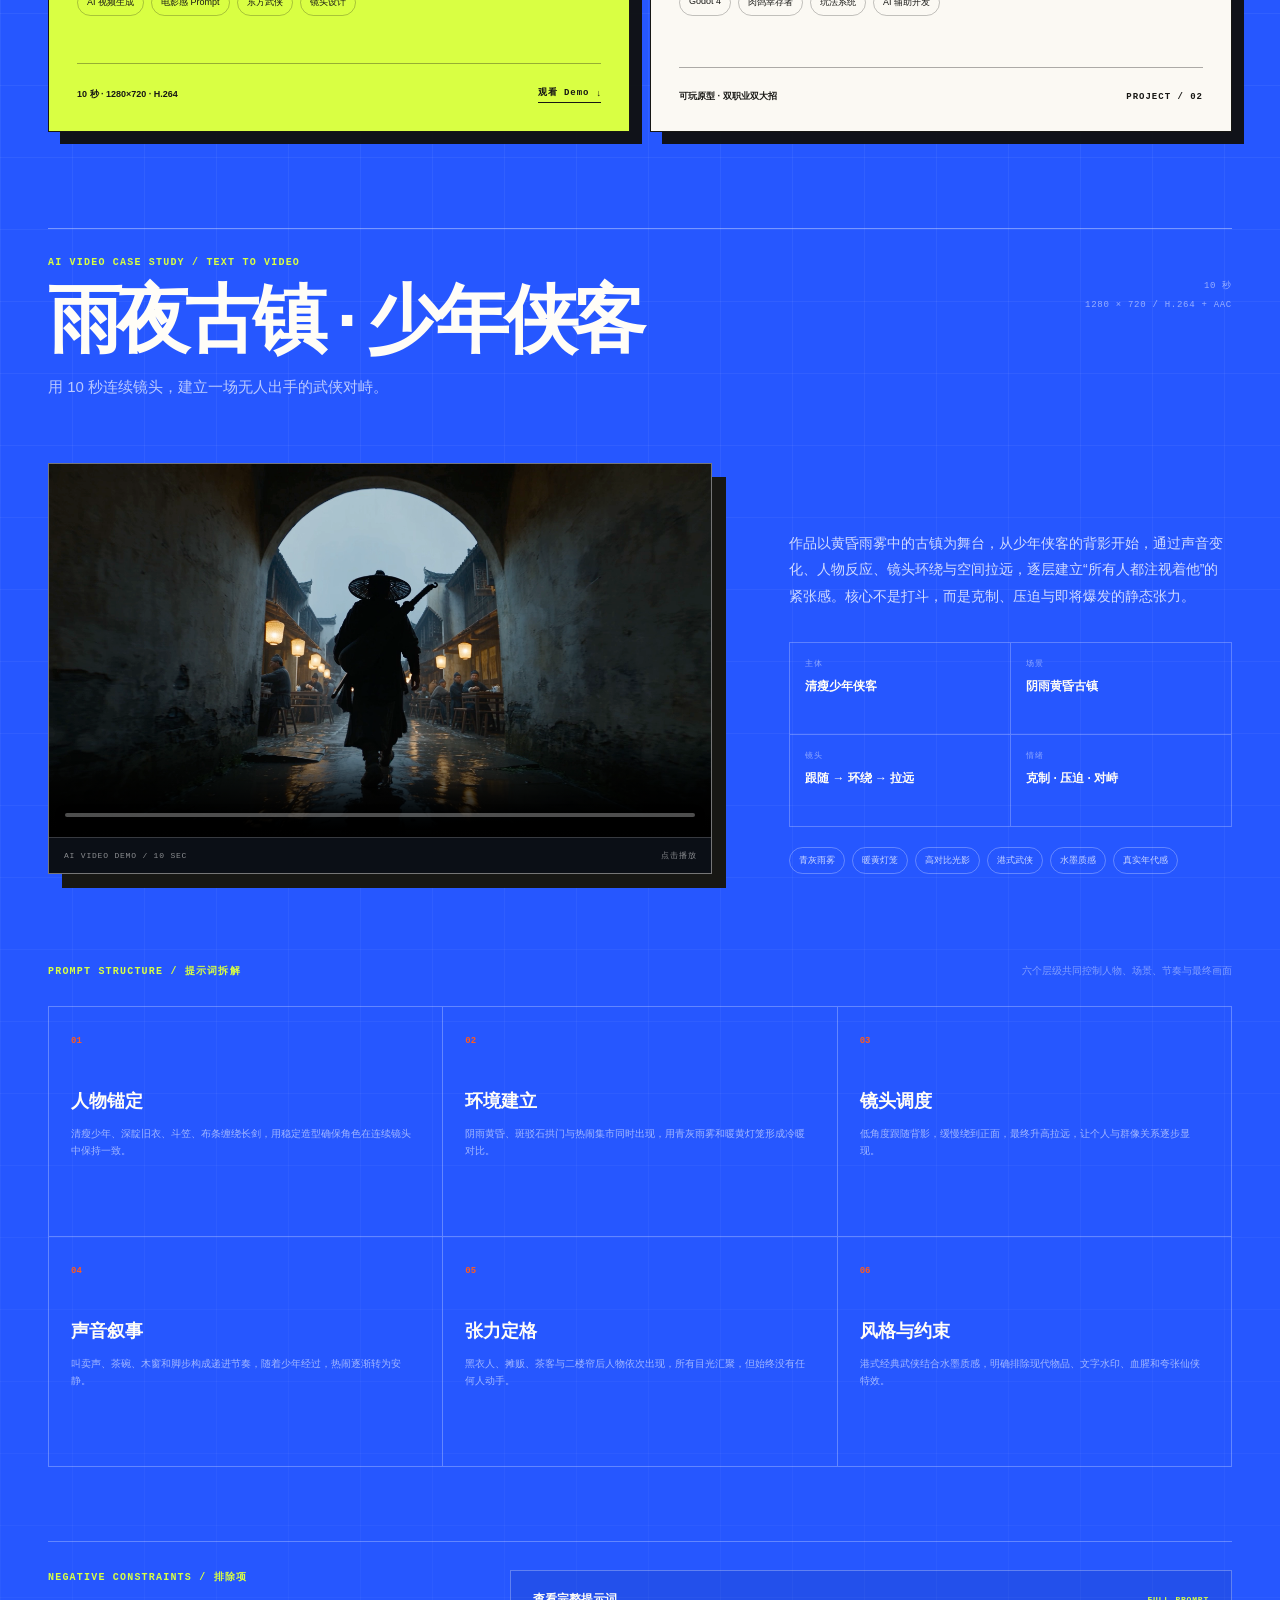
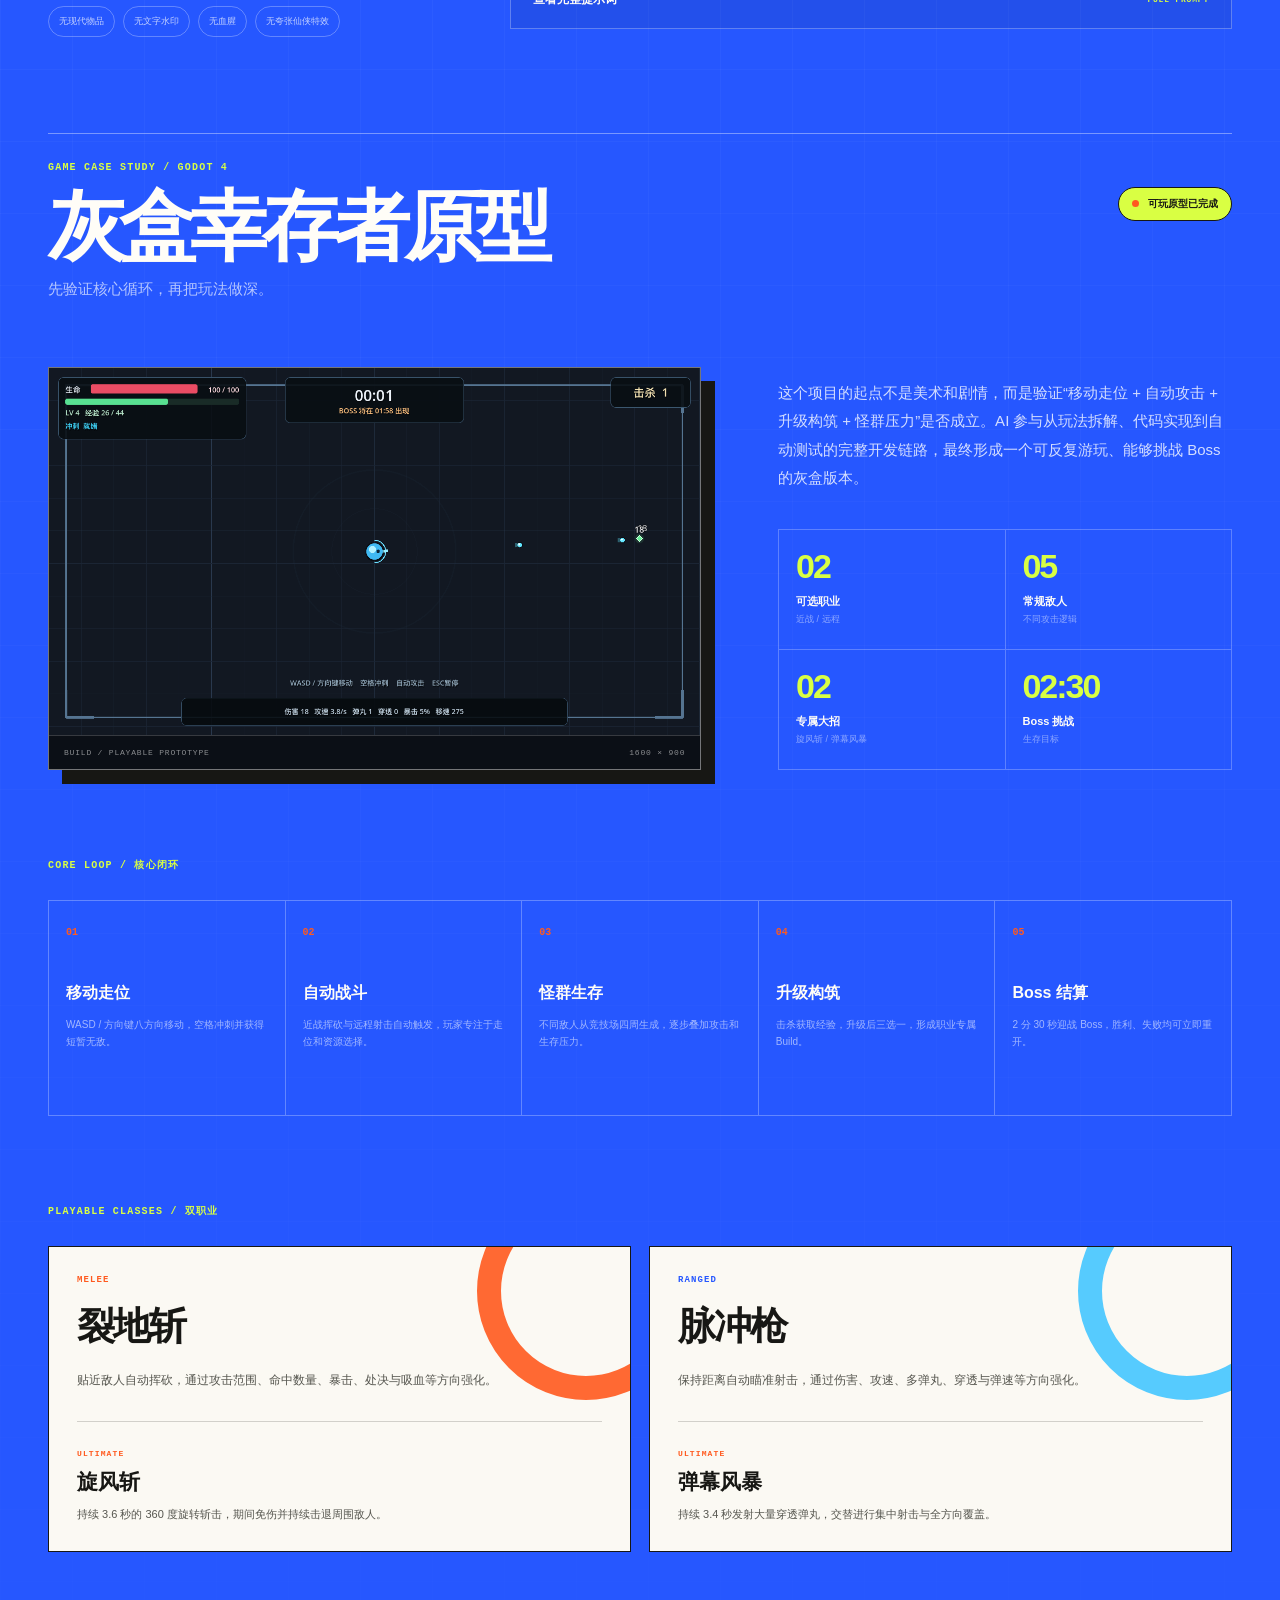
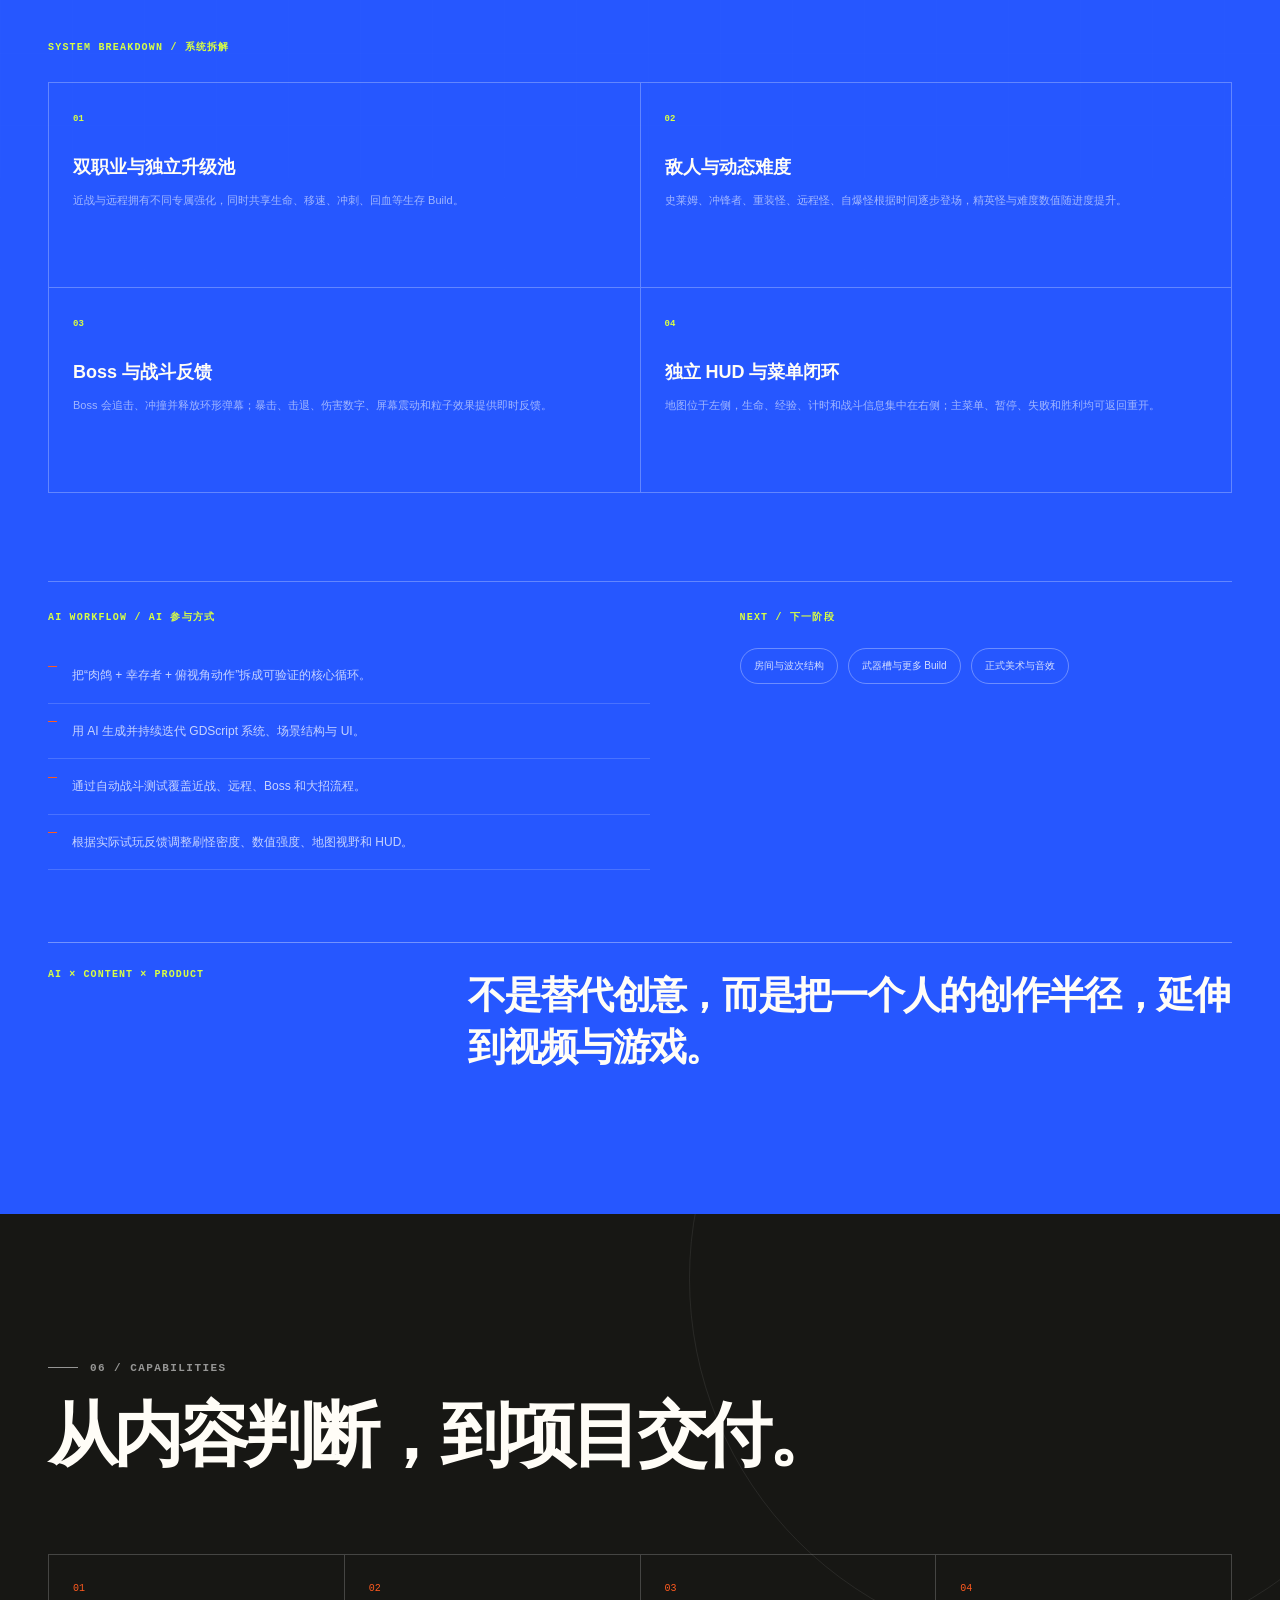
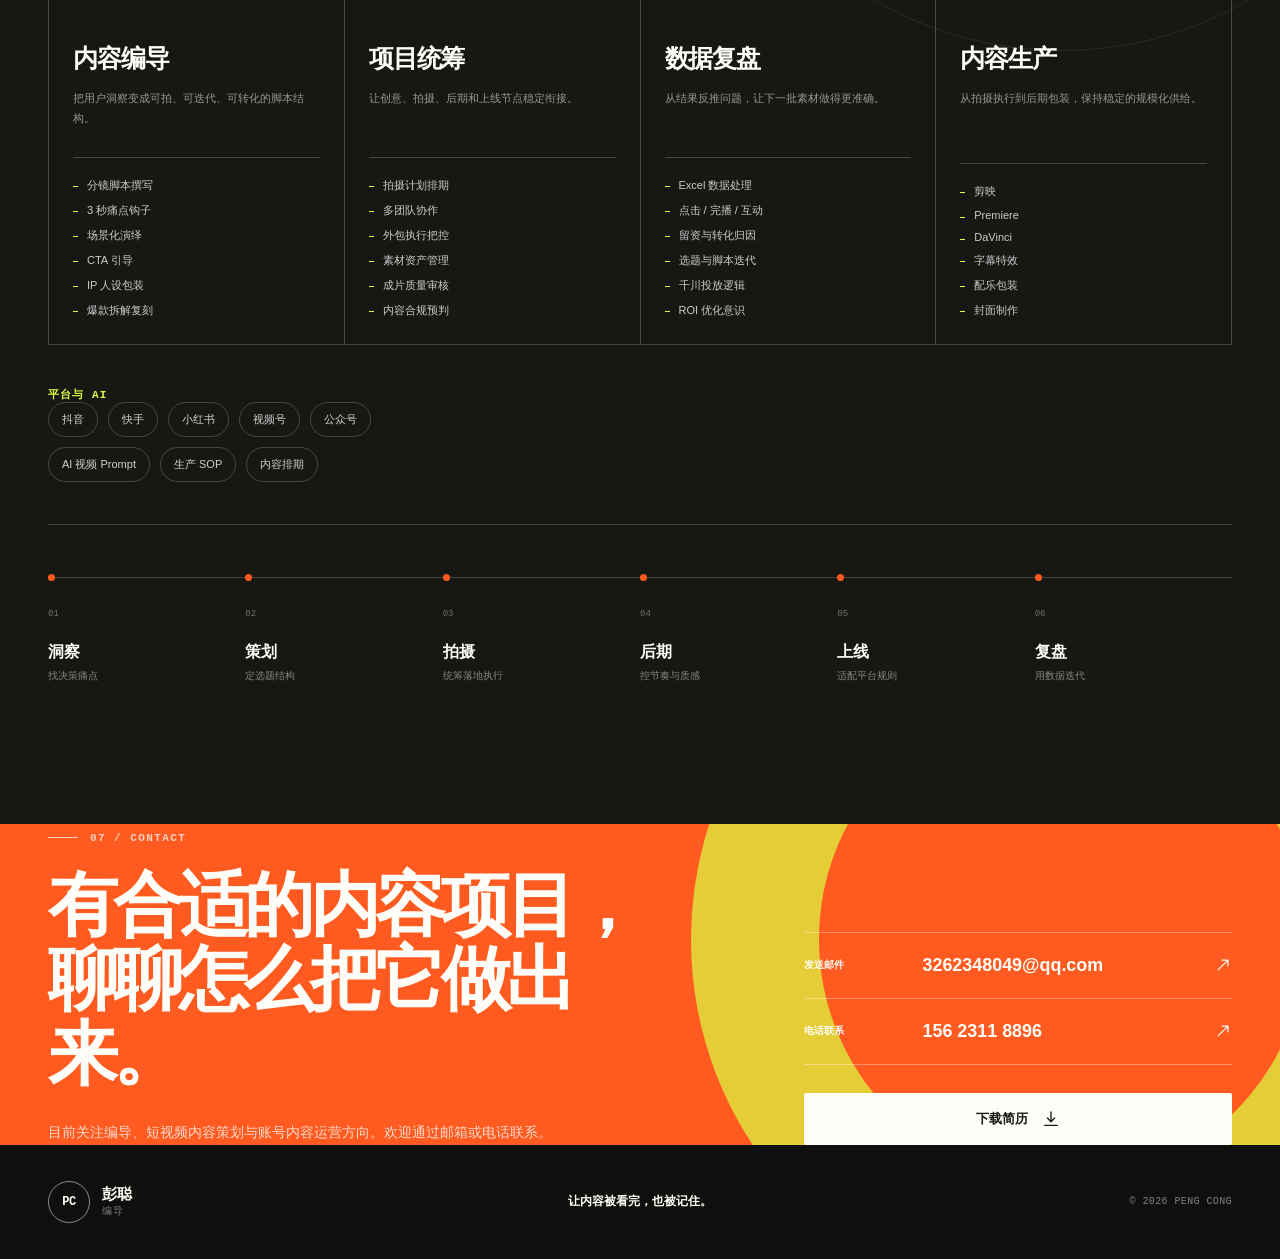
==== commit 7d429a0d: "Update Mulan micro film copy" ====
--- a/index.html
+++ b/index.html
@@ -22,7 +22,7 @@
     <meta name="twitter:description" content="短视频编导、AI 视频制作与 AI 独立游戏项目作品集。" />
     <meta name="twitter:image" content="https://shuaicongdian.github.io/pengcong-portfolio/assets/images/share-cover.png" />
     <link rel="icon" href="assets/icons/favicon.svg" type="image/svg+xml" />
-    <link rel="stylesheet" href="assets/styles.css?v=20260911" />
+    <link rel="stylesheet" href="assets/styles.css?v=20260911b" />
   </head>
   <body>
     <a class="skip-link" href="#main">跳至主要内容</a>
@@ -307,12 +307,12 @@
             playsinline
             preload="metadata"
             data-video-player
-            aria-label="纪录片《木兰》播放器"
+            aria-label="微电影《木兰》播放器"
           ></video>
         </div>
 
         <footer class="video-modal__footer">
-          <p>建议全屏观看，以获得更完整的纪录片视听体验。</p>
+          <p>建议全屏观看，以获得更完整的微电影视听体验。</p>
           <a href="https://www.bilibili.com/video/BV1JbRpBPEWN/" target="_blank" rel="noreferrer" data-video-external>
             Bilibili
           </a>
@@ -324,7 +324,7 @@
       <div class="noscript">请开启 JavaScript 以查看完整内容。</div>
     </noscript>
 
-    <script src="assets/content.js?v=20260911"></script>
-    <script src="assets/main.js?v=20260911"></script>
+    <script src="assets/content.js?v=20260911b"></script>
+    <script src="assets/main.js?v=20260911b"></script>
   </body>
 </html>
--- a/assets/styles.css
+++ b/assets/styles.css
@@ -1398,6 +1398,264 @@
   letter-spacing: 0.08em;
 }
 
+.mulan {
+  position: relative;
+  overflow: hidden;
+  background:
+    radial-gradient(circle at 82% 18%, rgba(217, 255, 67, 0.08) 0 16%, transparent 16.5%),
+    #101310;
+  color: var(--white);
+}
+
+.mulan::before {
+  position: absolute;
+  inset: 0;
+  background:
+    linear-gradient(rgba(255, 255, 255, 0.045) 1px, transparent 1px),
+    linear-gradient(90deg, rgba(255, 255, 255, 0.045) 1px, transparent 1px);
+  background-size: 80px 80px;
+  content: "";
+  mask-image: linear-gradient(to bottom, black, transparent 88%);
+  pointer-events: none;
+}
+
+.mulan .section-shell {
+  position: relative;
+  z-index: 1;
+}
+
+.mulan .section-kicker,
+.mulan .section-heading--split > p {
+  color: rgba(255, 255, 255, 0.58);
+}
+
+.mulan .section-heading h2 {
+  color: var(--white);
+}
+
+.mulan-feature {
+  margin-top: 82px;
+}
+
+.mulan-lead {
+  display: grid;
+  grid-template-columns: minmax(0, 1.28fr) minmax(340px, 0.72fr);
+  gap: clamp(48px, 7vw, 100px);
+  align-items: end;
+}
+
+.mulan-lead__image {
+  margin: 0;
+  overflow: hidden;
+  border: 1px solid rgba(255, 255, 255, 0.32);
+  box-shadow: 14px 14px 0 var(--acid);
+}
+
+.mulan-lead__image img {
+  display: block;
+  width: 100%;
+  aspect-ratio: 16 / 10;
+  object-fit: cover;
+}
+
+.mulan-lead__image figcaption {
+  display: flex;
+  align-items: center;
+  justify-content: space-between;
+  gap: 20px;
+  padding: 13px 15px;
+  border-top: 1px solid rgba(255, 255, 255, 0.18);
+  color: rgba(255, 255, 255, 0.52);
+  font-family: var(--font-mono);
+  font-size: 8px;
+  letter-spacing: 0.1em;
+}
+
+.mulan-label {
+  color: var(--acid);
+  font-family: var(--font-mono);
+  font-size: 9px;
+  font-weight: 800;
+  letter-spacing: 0.13em;
+}
+
+.mulan-lead__copy h3 {
+  margin-top: 12px;
+  font-family: var(--font-display);
+  font-size: clamp(58px, 7vw, 112px);
+  font-weight: 900;
+  letter-spacing: -0.085em;
+  line-height: 0.95;
+}
+
+.mulan-lead__copy > p {
+  margin-top: 24px;
+  color: rgba(255, 255, 255, 0.66);
+  font-size: 12px;
+  line-height: 1.85;
+}
+
+.mulan-stats {
+  display: grid;
+  grid-template-columns: repeat(2, 1fr);
+  margin-top: 30px;
+  border-top: 1px solid rgba(255, 255, 255, 0.22);
+  border-left: 1px solid rgba(255, 255, 255, 0.22);
+}
+
+.mulan-stats > div {
+  min-height: 98px;
+  padding: 14px;
+  border-right: 1px solid rgba(255, 255, 255, 0.22);
+  border-bottom: 1px solid rgba(255, 255, 255, 0.22);
+}
+
+.mulan-stats strong {
+  display: block;
+  color: var(--acid);
+  font-family: var(--font-display);
+  font-size: 24px;
+  font-weight: 900;
+  letter-spacing: -0.05em;
+}
+
+.mulan-stats span {
+  display: block;
+  margin-top: 8px;
+  font-size: 10px;
+  font-weight: 750;
+}
+
+.mulan-stats small {
+  display: block;
+  margin-top: 3px;
+  color: rgba(255, 255, 255, 0.43);
+  font-size: 8px;
+}
+
+.mulan-actions {
+  display: flex;
+  align-items: center;
+  gap: 24px;
+  margin-top: 30px;
+}
+
+.mulan .button--primary {
+  background: var(--acid);
+  color: var(--ink);
+}
+
+.mulan .button--primary:hover {
+  background: var(--orange);
+  color: var(--white);
+}
+
+.mulan .button--text {
+  border-color: rgba(255, 255, 255, 0.55);
+  color: var(--white);
+}
+
+.mulan-gallery {
+  margin-top: 96px;
+}
+
+.mulan-gallery__head {
+  display: flex;
+  align-items: center;
+  justify-content: space-between;
+  gap: 30px;
+  padding-bottom: 18px;
+  border-bottom: 1px solid rgba(255, 255, 255, 0.24);
+  color: rgba(255, 255, 255, 0.48);
+  font-family: var(--font-mono);
+  font-size: 9px;
+  font-weight: 750;
+  letter-spacing: 0.11em;
+}
+
+.mulan-gallery__head p {
+  color: var(--acid);
+}
+
+.mulan-gallery__grid {
+  display: grid;
+  grid-template-columns: repeat(12, 1fr);
+  gap: 12px;
+  margin-top: 18px;
+}
+
+.mulan-still {
+  position: relative;
+  display: block;
+  grid-column: span 4;
+  overflow: hidden;
+  border: 1px solid rgba(255, 255, 255, 0.2);
+  background: #050605;
+}
+
+.mulan-still:nth-child(1) {
+  grid-column: span 7;
+}
+
+.mulan-still:nth-child(2) {
+  grid-column: span 5;
+}
+
+.mulan-still:nth-child(3) {
+  grid-column: span 5;
+}
+
+.mulan-still:nth-child(4) {
+  grid-column: span 7;
+}
+
+.mulan-still:nth-child(8) {
+  grid-column: span 12;
+}
+
+.mulan-still img {
+  display: block;
+  width: 100%;
+  aspect-ratio: 16 / 10;
+  object-fit: cover;
+  filter: saturate(0.88) contrast(1.03);
+  transition:
+    transform 800ms var(--ease),
+    filter 400ms ease;
+}
+
+.mulan-still:nth-child(8) img {
+  aspect-ratio: 21 / 8;
+}
+
+.mulan-still:hover img {
+  filter: saturate(1) contrast(1.05);
+  transform: scale(1.025);
+}
+
+.mulan-still__index,
+.mulan-still__time {
+  position: absolute;
+  z-index: 2;
+  padding: 6px 8px;
+  background: rgba(10, 13, 11, 0.78);
+  color: var(--white);
+  font-family: var(--font-mono);
+  font-size: 8px;
+  letter-spacing: 0.08em;
+  backdrop-filter: blur(8px);
+}
+
+.mulan-still__index {
+  top: 10px;
+  left: 10px;
+}
+
+.mulan-still__time {
+  right: 10px;
+  bottom: 10px;
+}
+
 .ai {
   position: relative;
   overflow: hidden;
@@ -3007,6 +3265,31 @@
     gap: 48px;
   }
 
+  .mulan-lead {
+    grid-template-columns: 1fr;
+  }
+
+  .mulan-lead__copy {
+    max-width: 760px;
+  }
+
+  .mulan-gallery__grid {
+    grid-template-columns: repeat(2, 1fr);
+  }
+
+  .mulan-still,
+  .mulan-still:nth-child(1),
+  .mulan-still:nth-child(2),
+  .mulan-still:nth-child(3),
+  .mulan-still:nth-child(4),
+  .mulan-still:nth-child(8) {
+    grid-column: span 1;
+  }
+
+  .mulan-still:nth-child(8) {
+    grid-column: 1 / -1;
+  }
+
   .about__layout {
     margin-top: 55px;
   }
@@ -3361,6 +3644,39 @@
 
   .game-case__process {
     margin-top: 68px;
+  }
+
+  .mulan-feature {
+    margin-top: 54px;
+  }
+
+  .mulan-lead {
+    gap: 42px;
+  }
+
+  .mulan-lead__image {
+    box-shadow: 8px 8px 0 var(--acid);
+  }
+
+  .mulan-gallery {
+    margin-top: 68px;
+  }
+
+  .mulan-gallery__grid {
+    grid-template-columns: 1fr;
+  }
+
+  .mulan-still,
+  .mulan-still:nth-child(1),
+  .mulan-still:nth-child(2),
+  .mulan-still:nth-child(3),
+  .mulan-still:nth-child(4),
+  .mulan-still:nth-child(8) {
+    grid-column: span 1;
+  }
+
+  .mulan-still:nth-child(8) img {
+    aspect-ratio: 16 / 10;
   }
 
   .about__copy p:first-child {
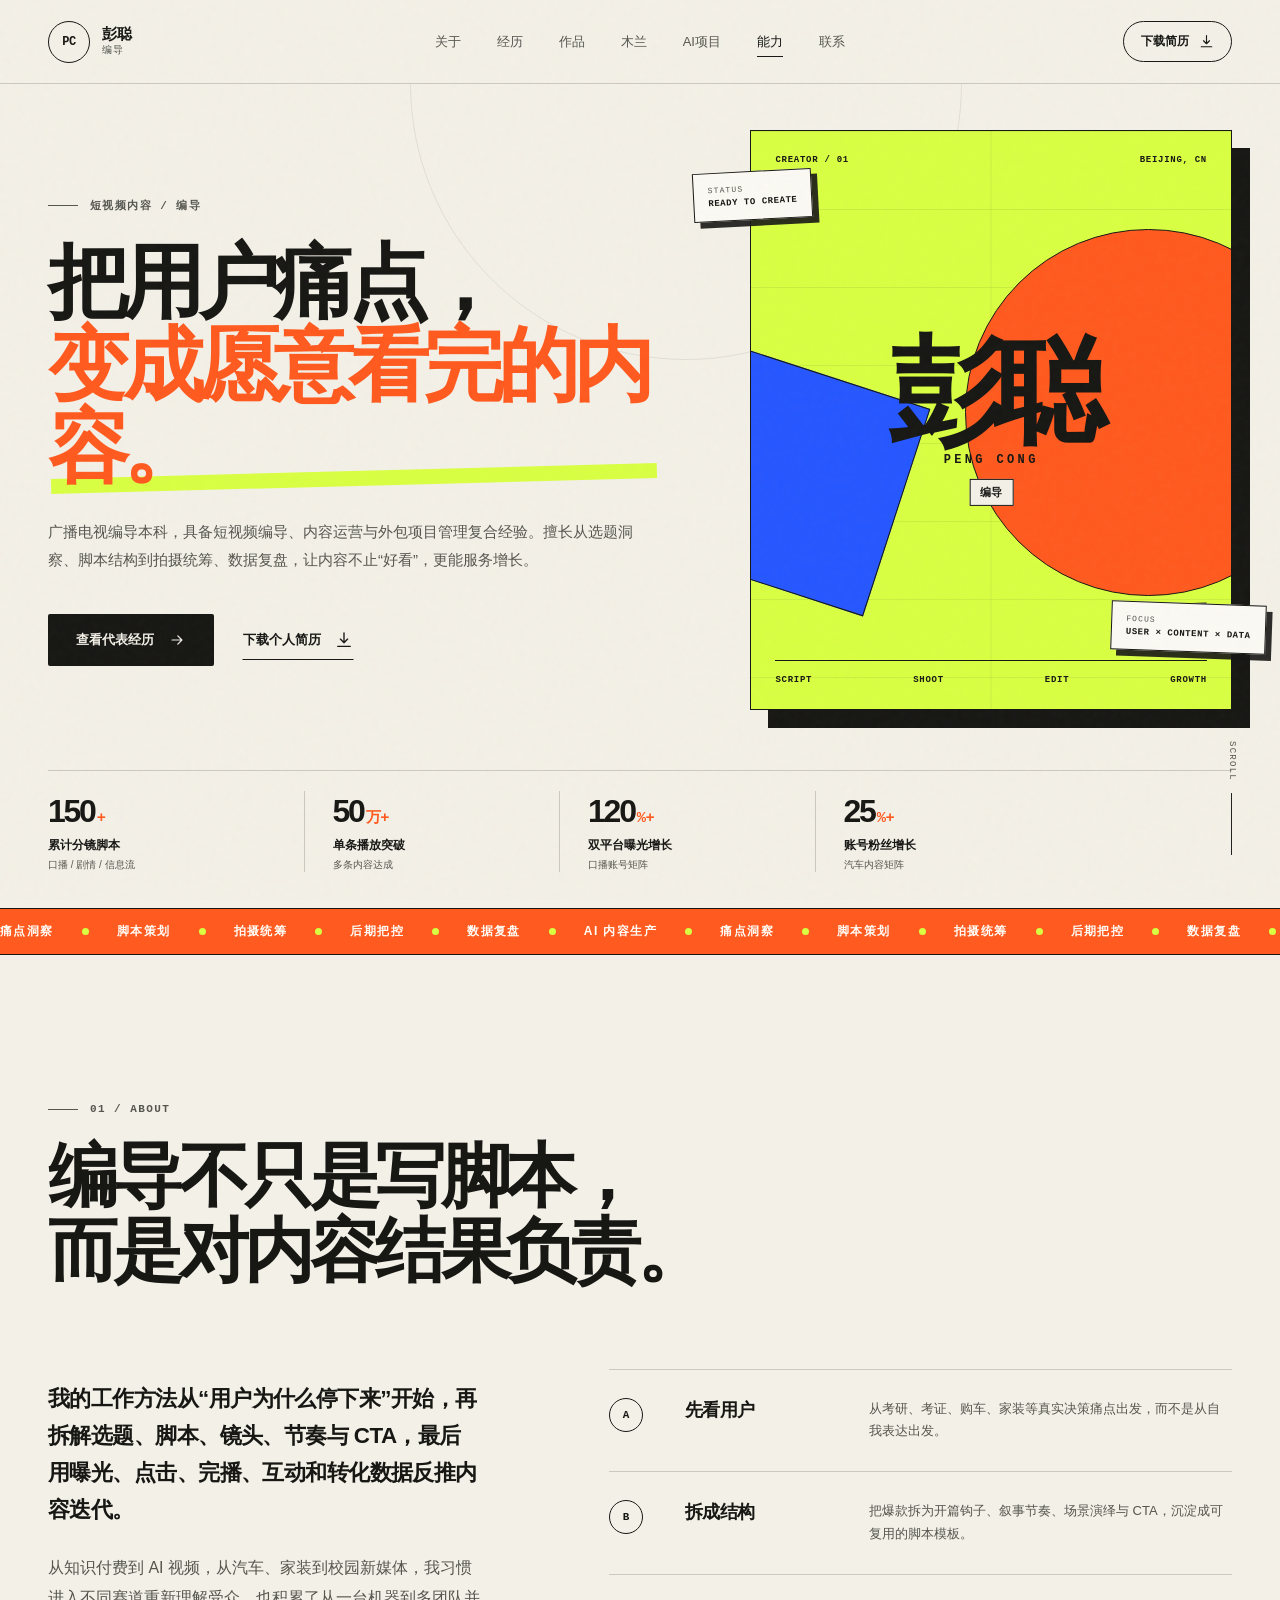
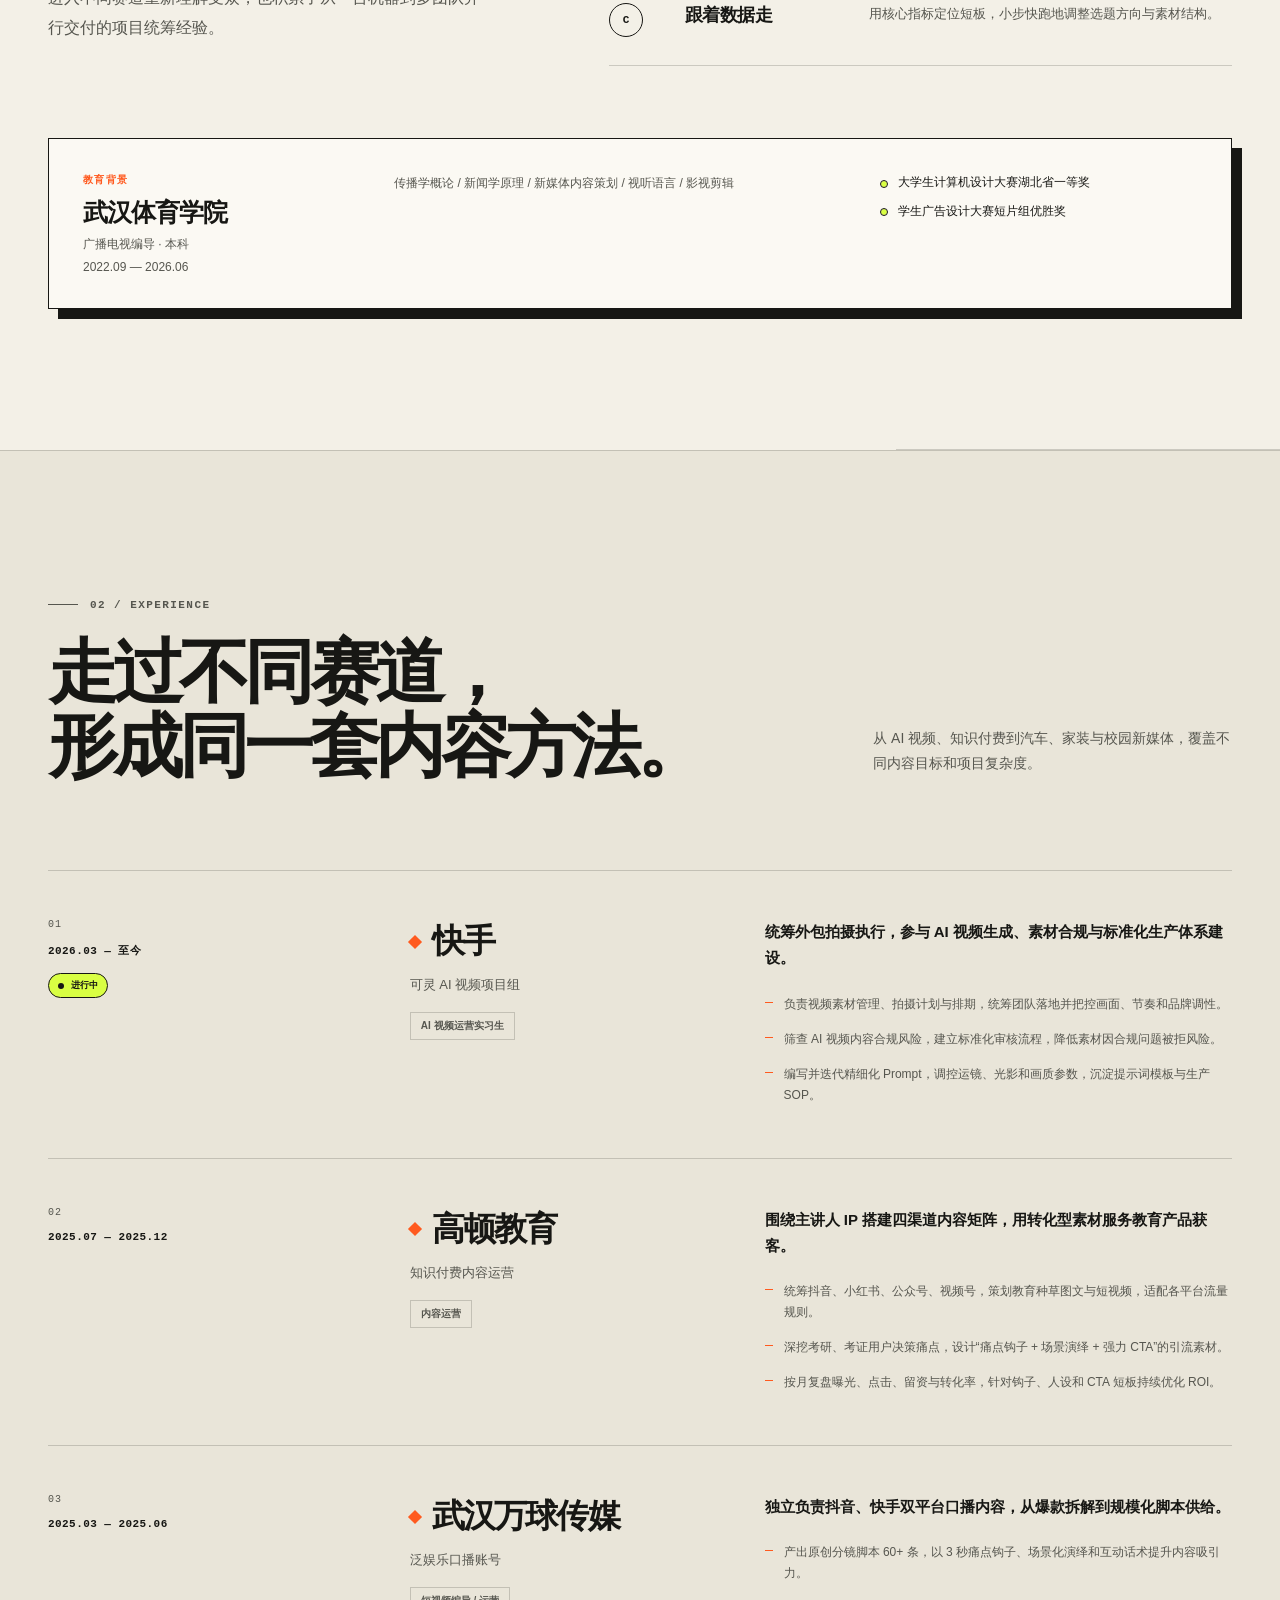
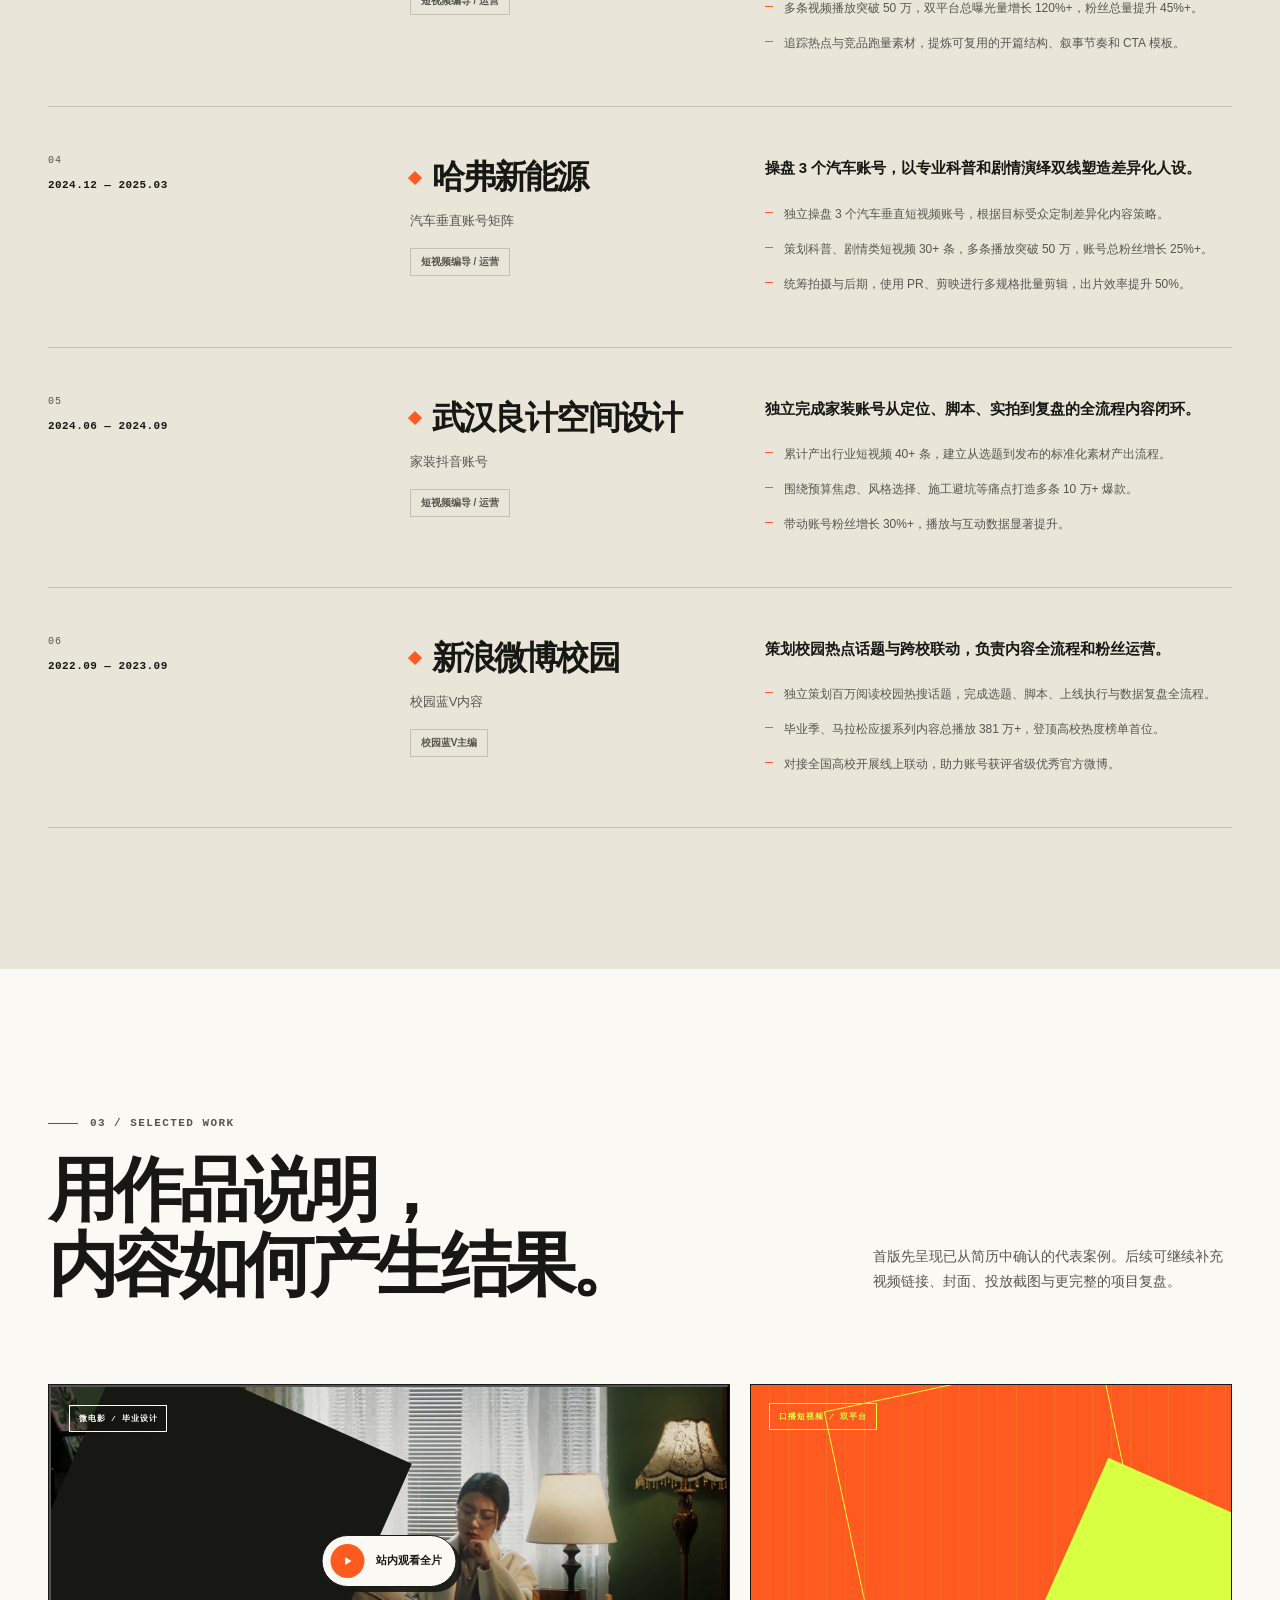
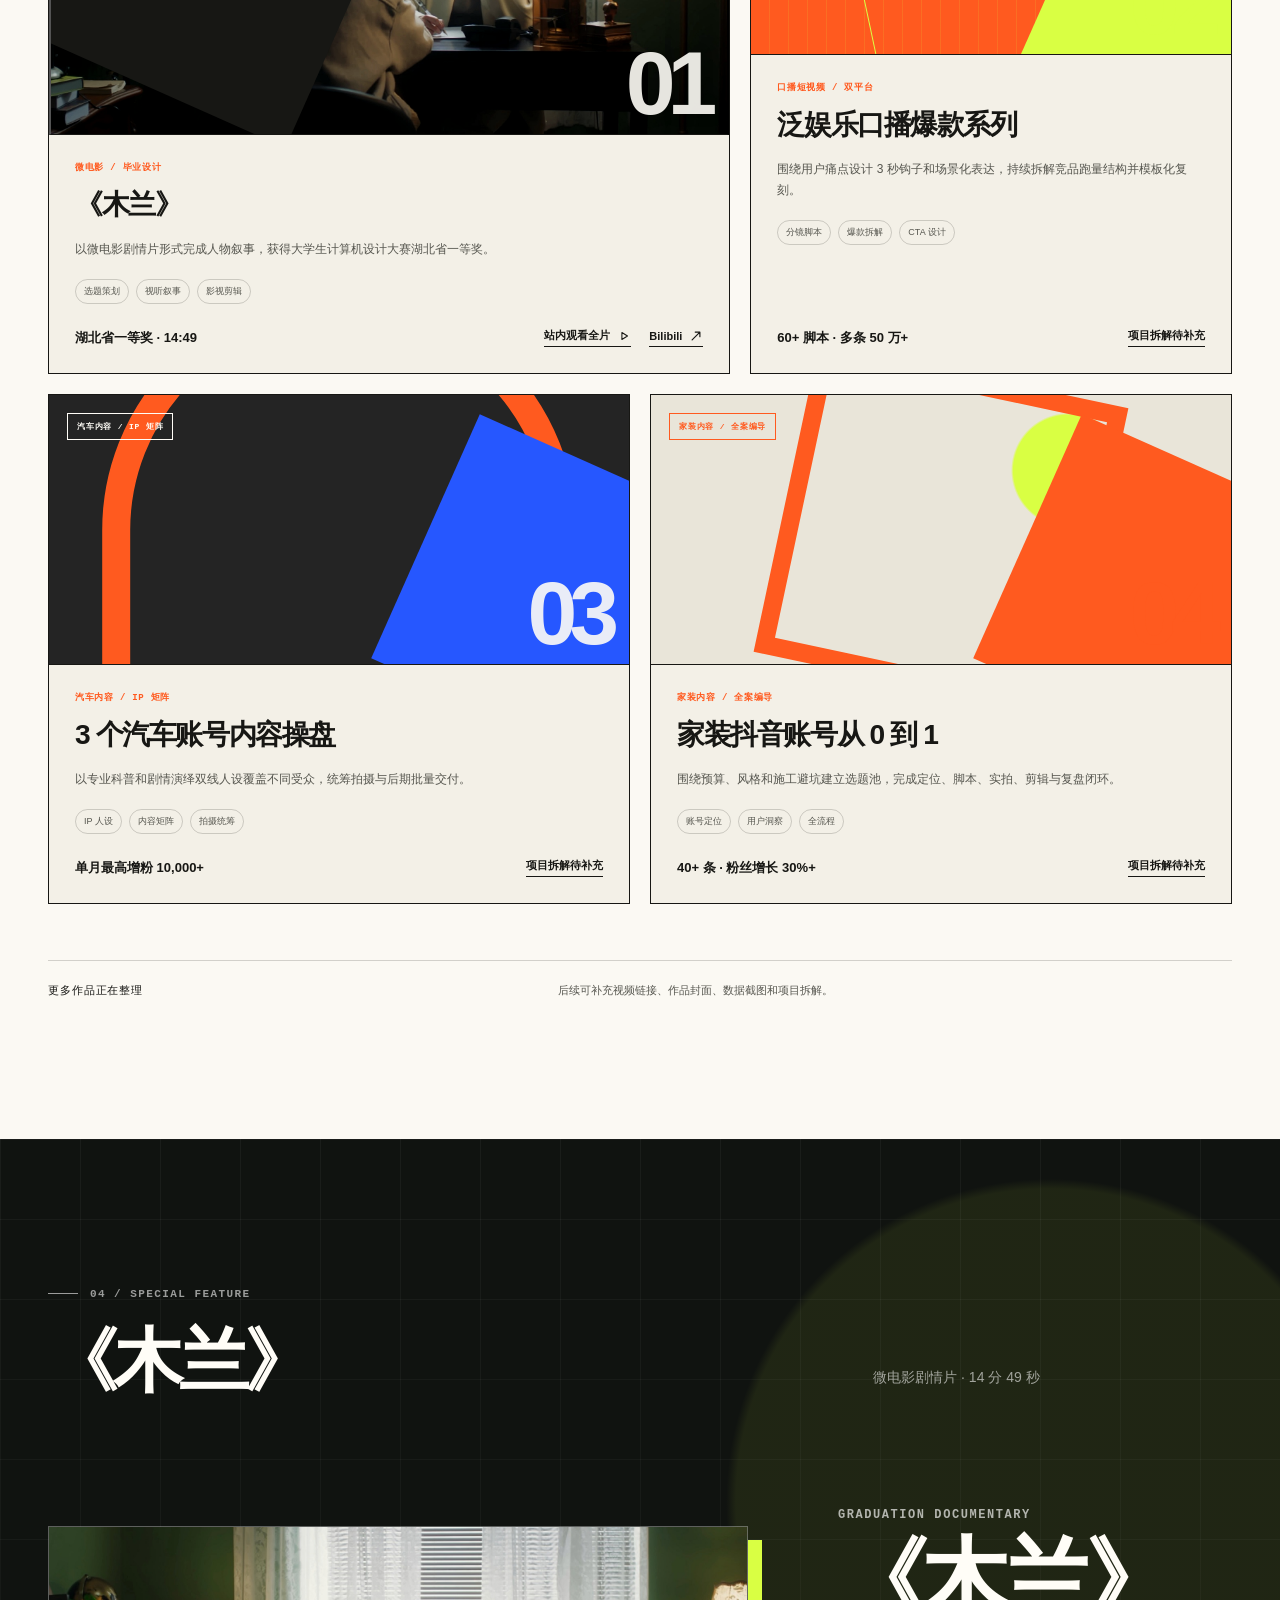
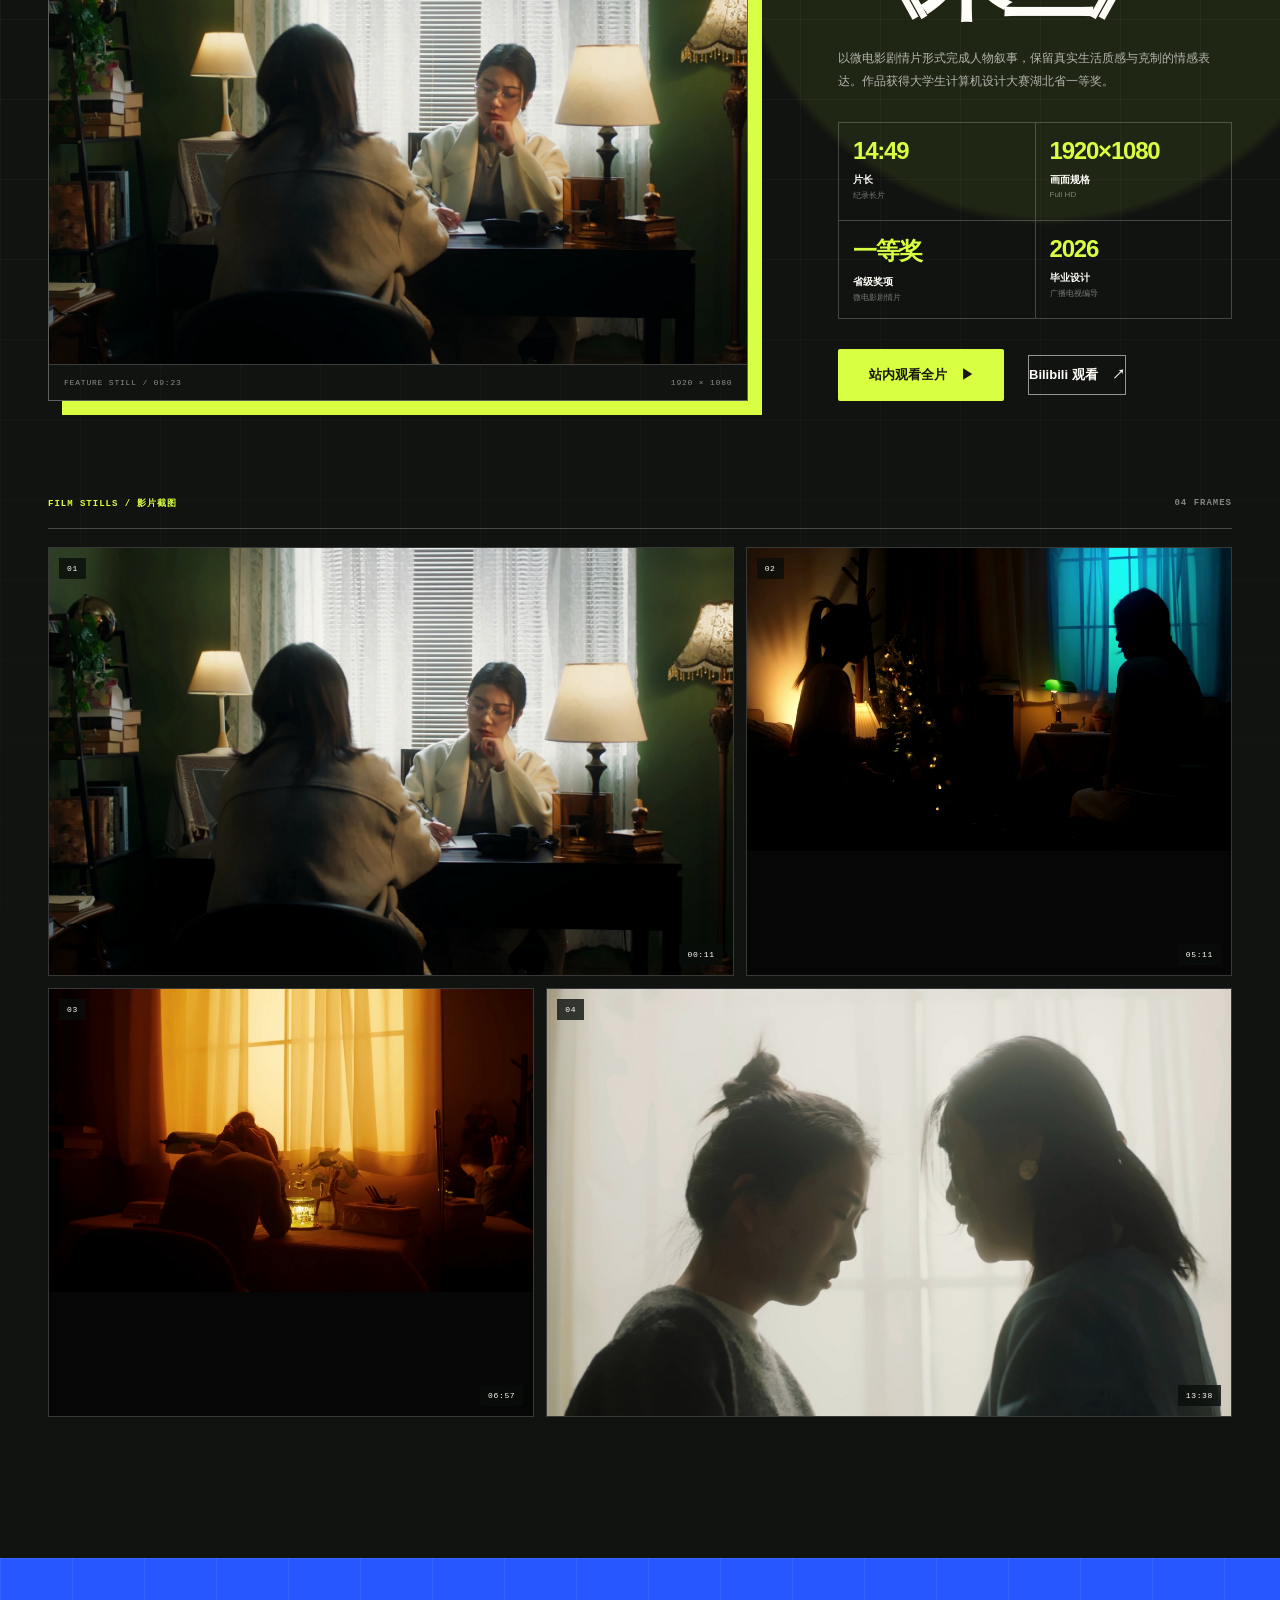
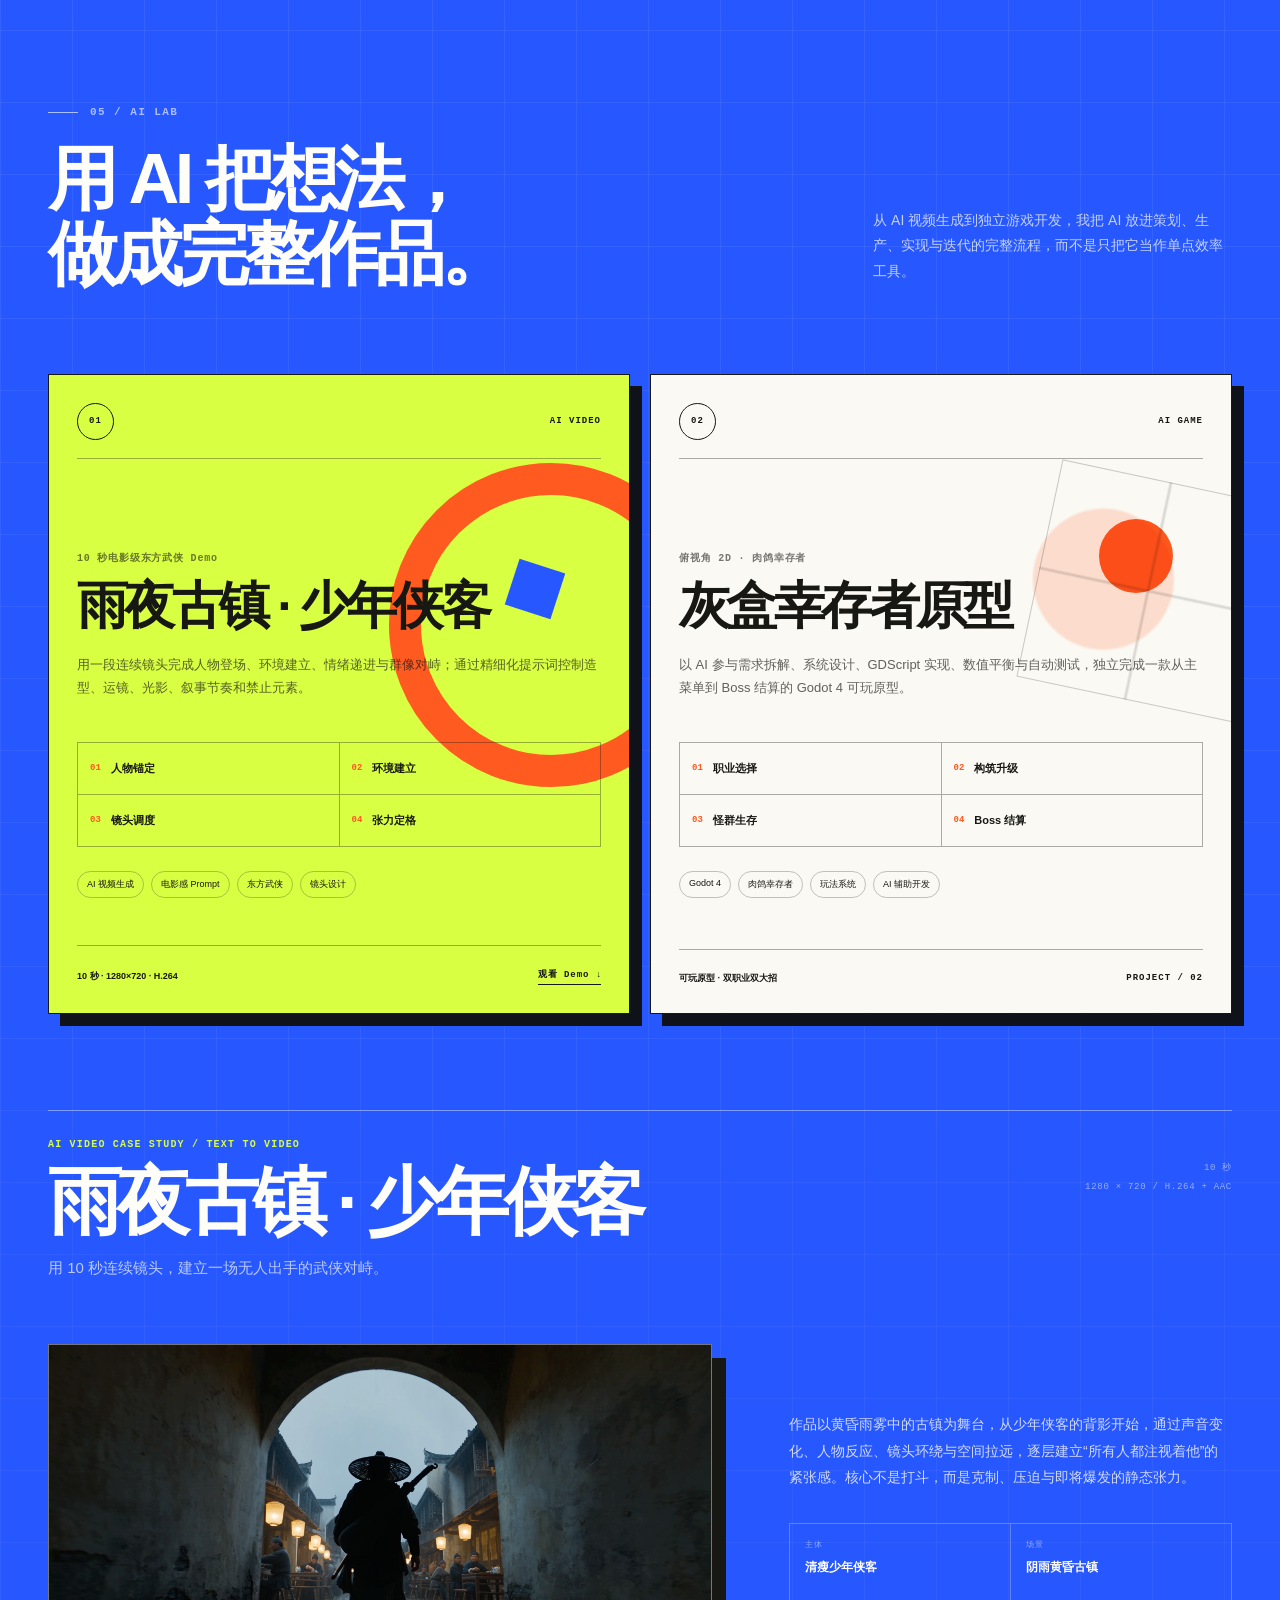
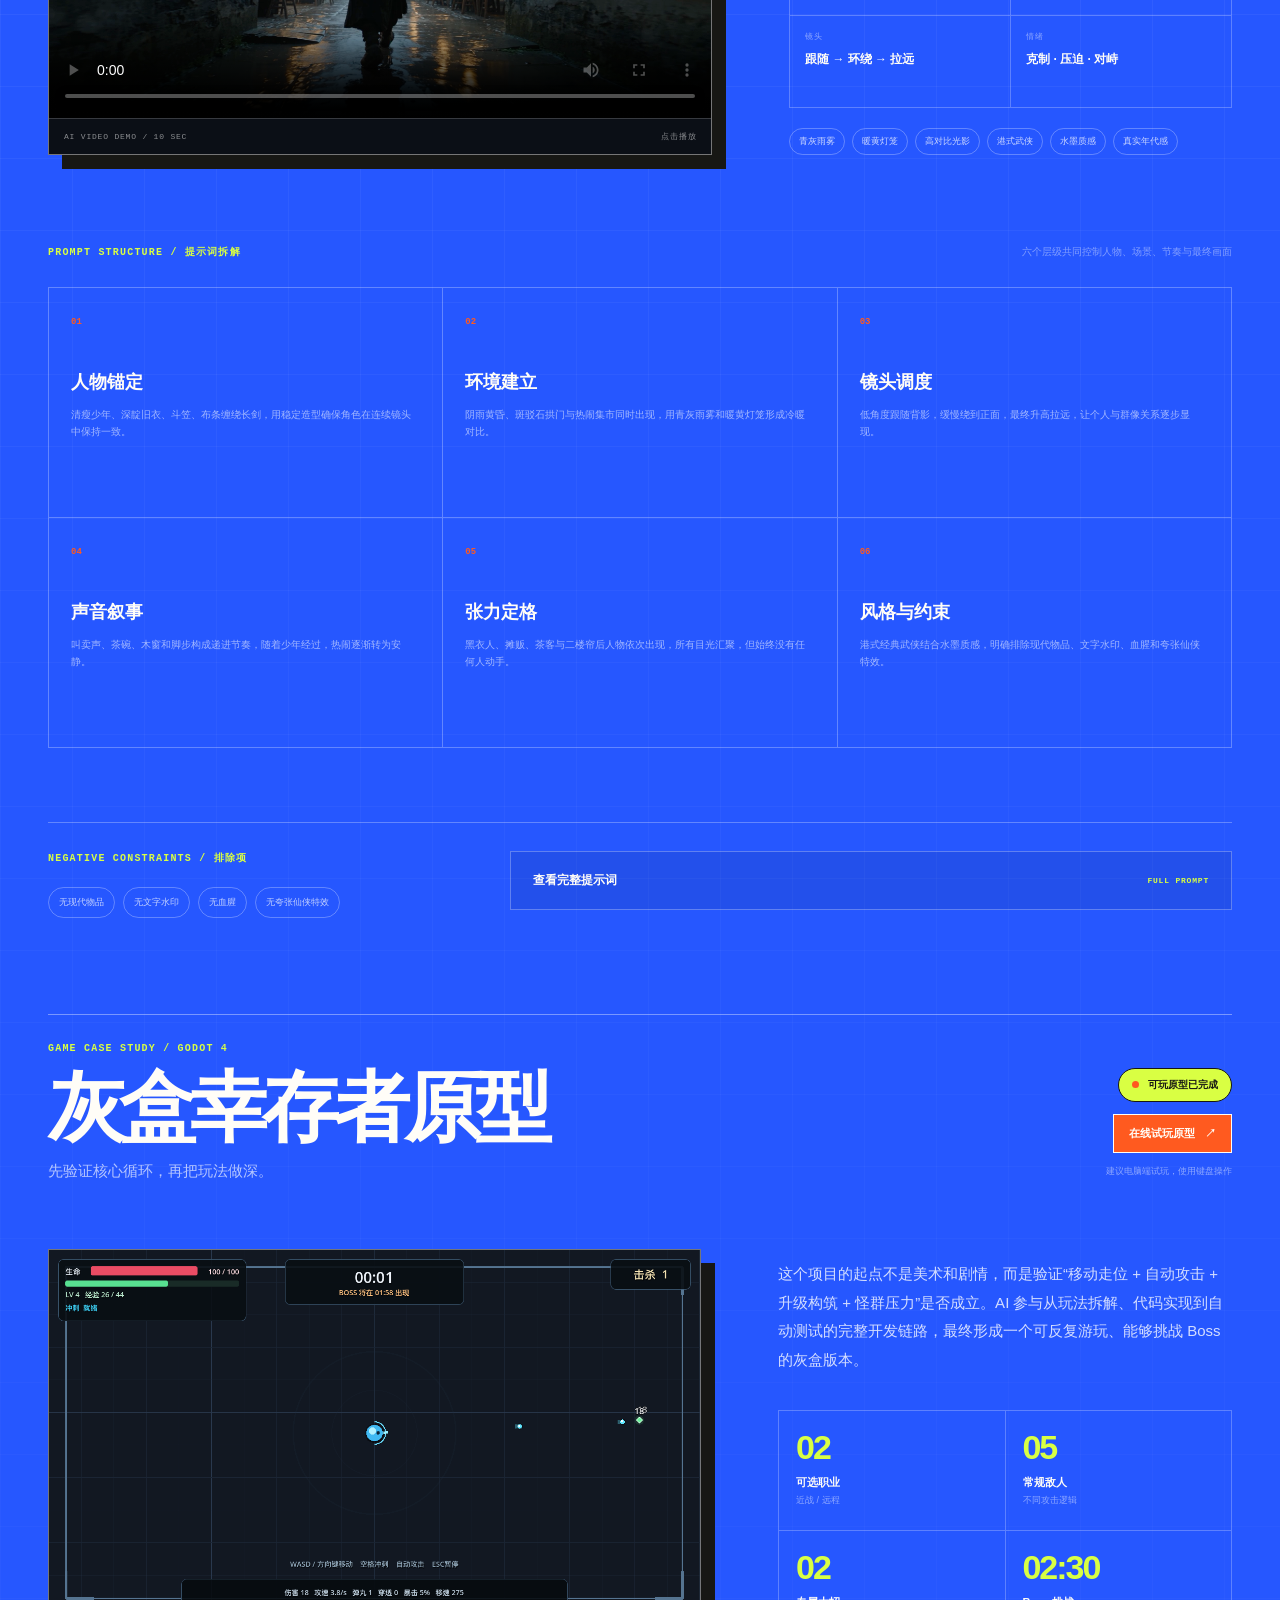
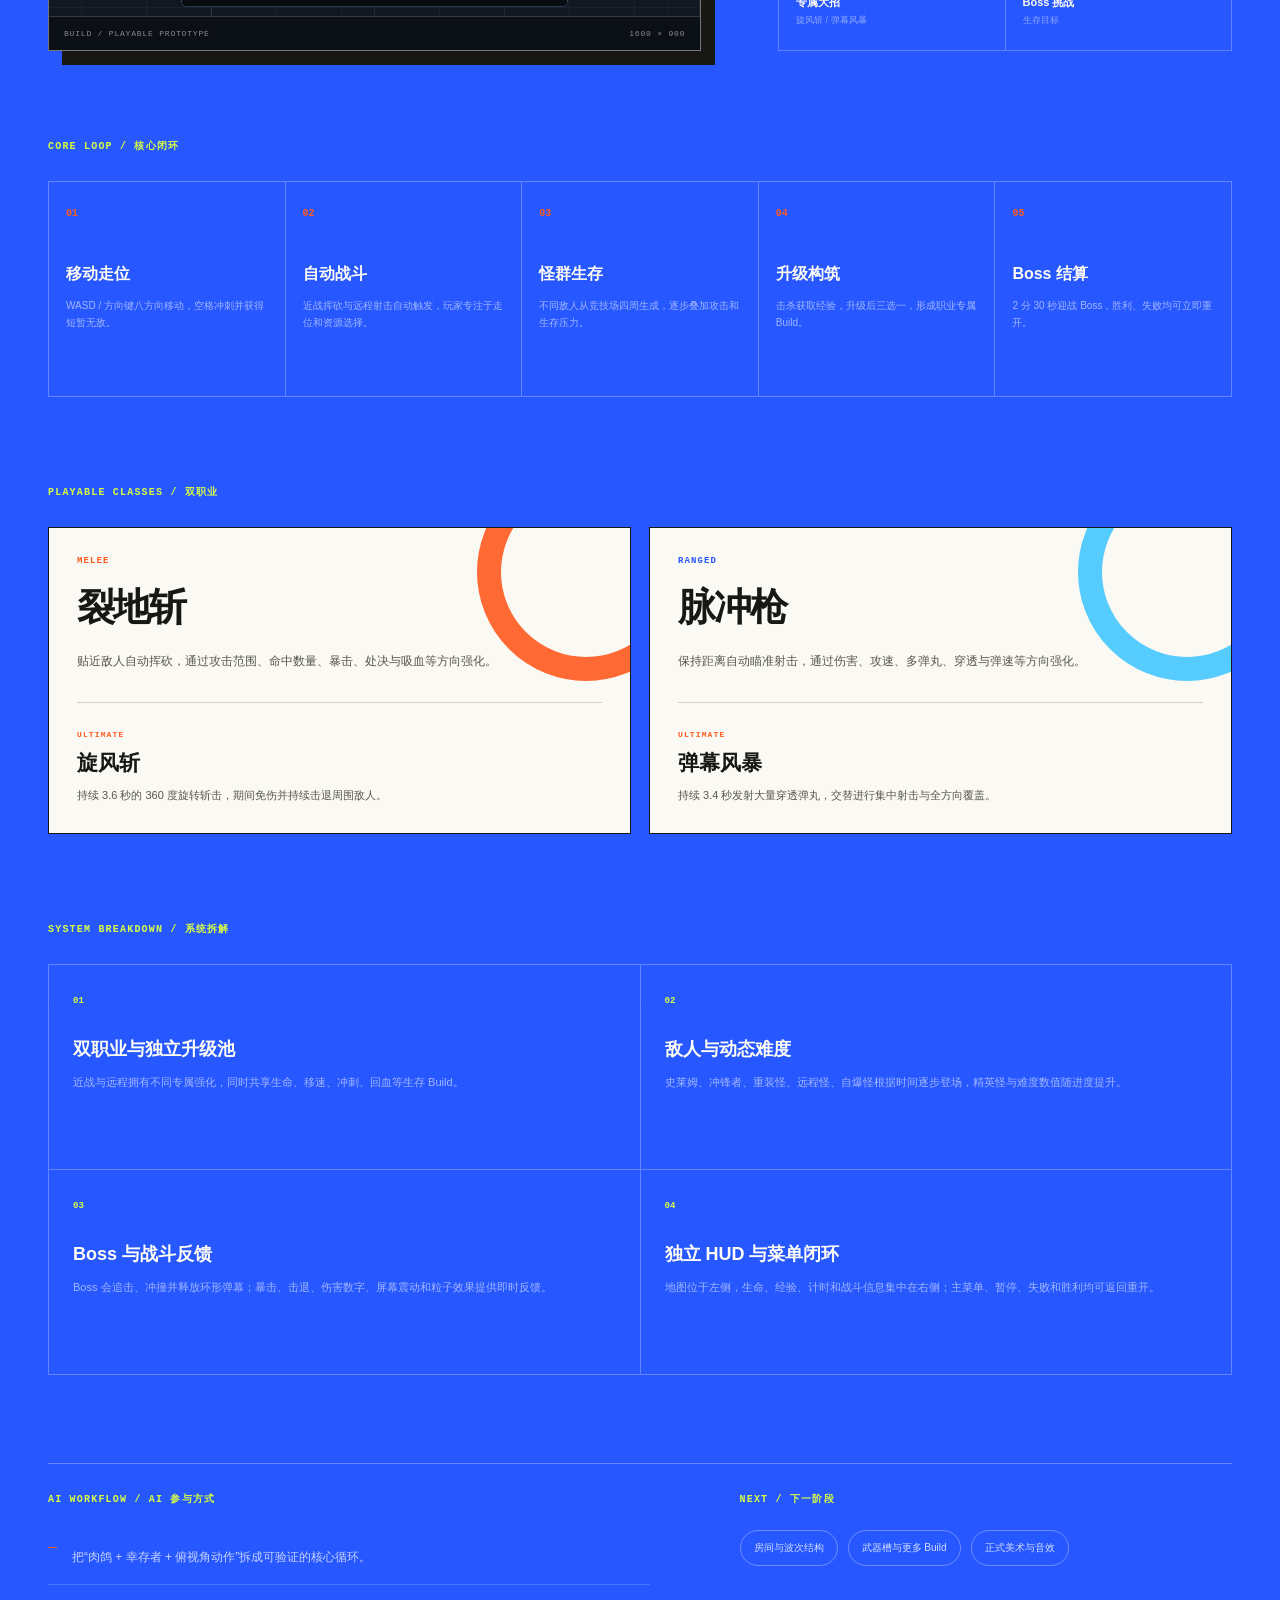
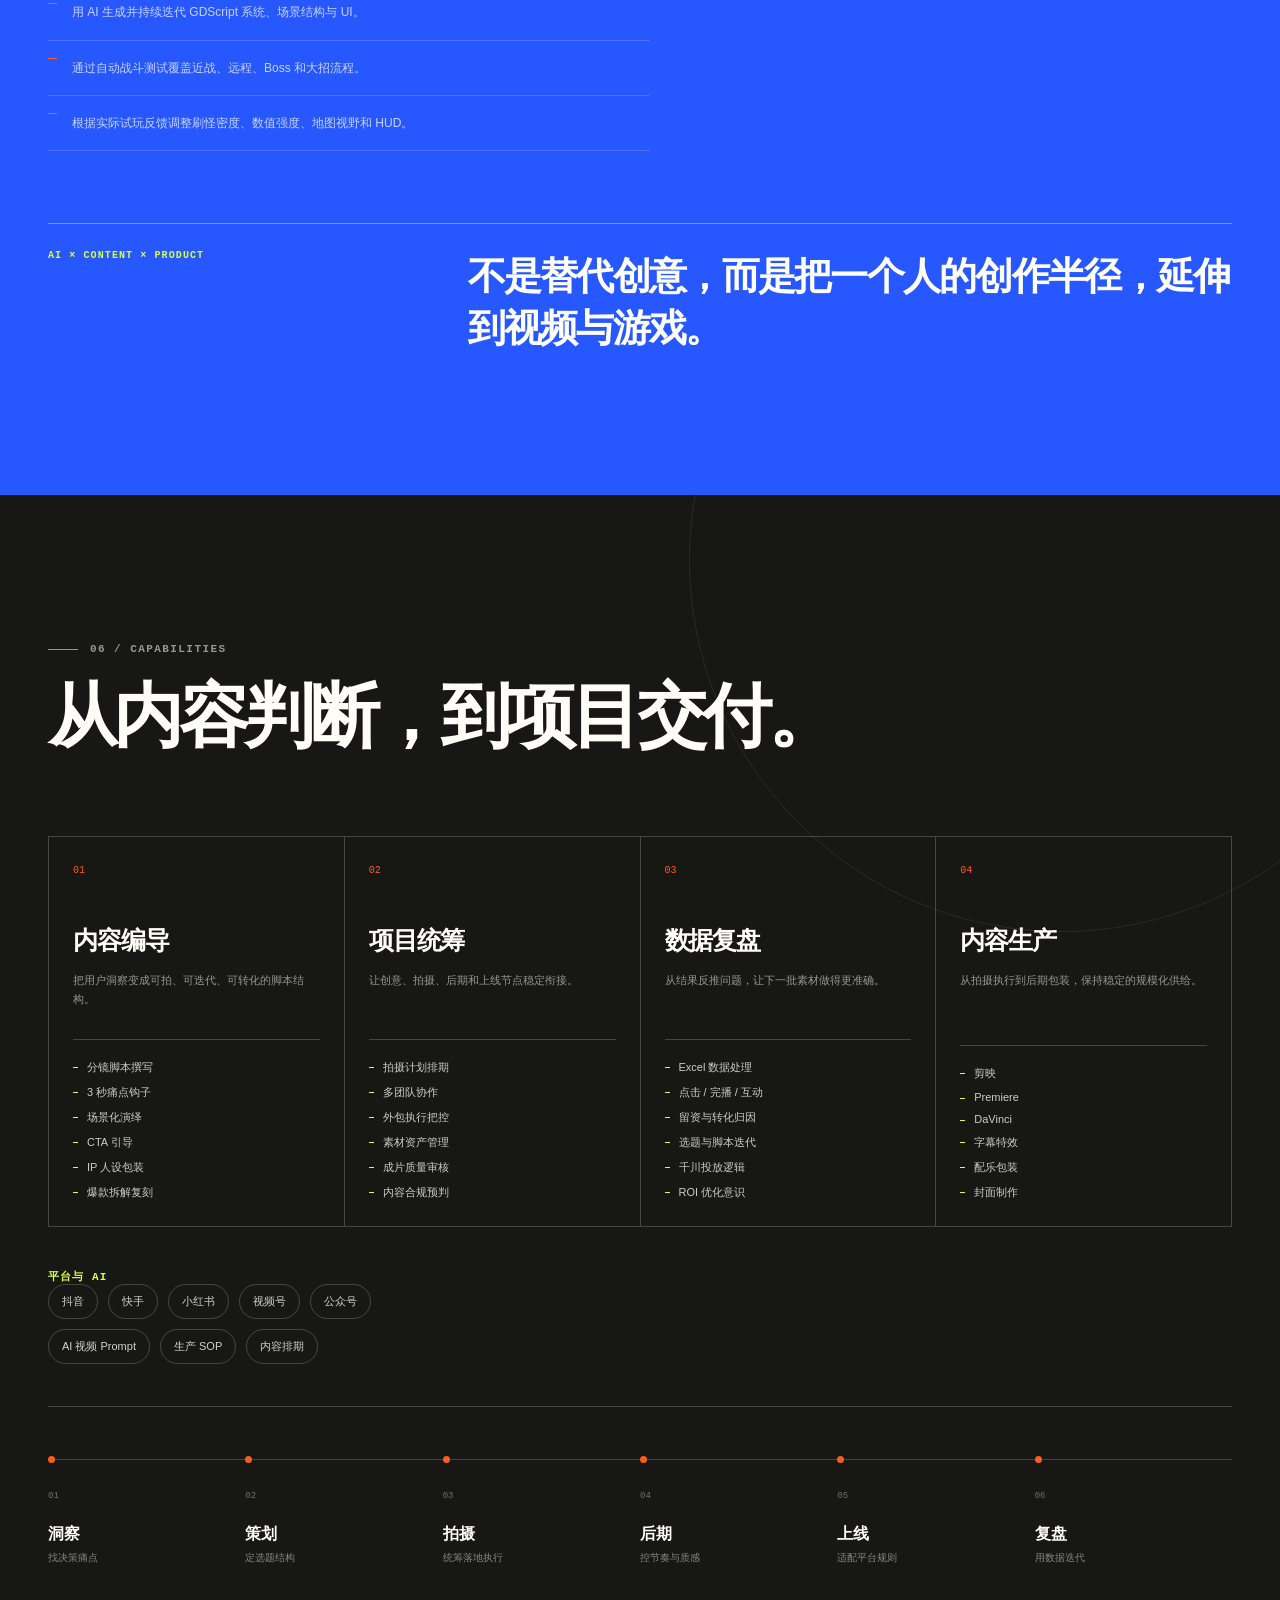
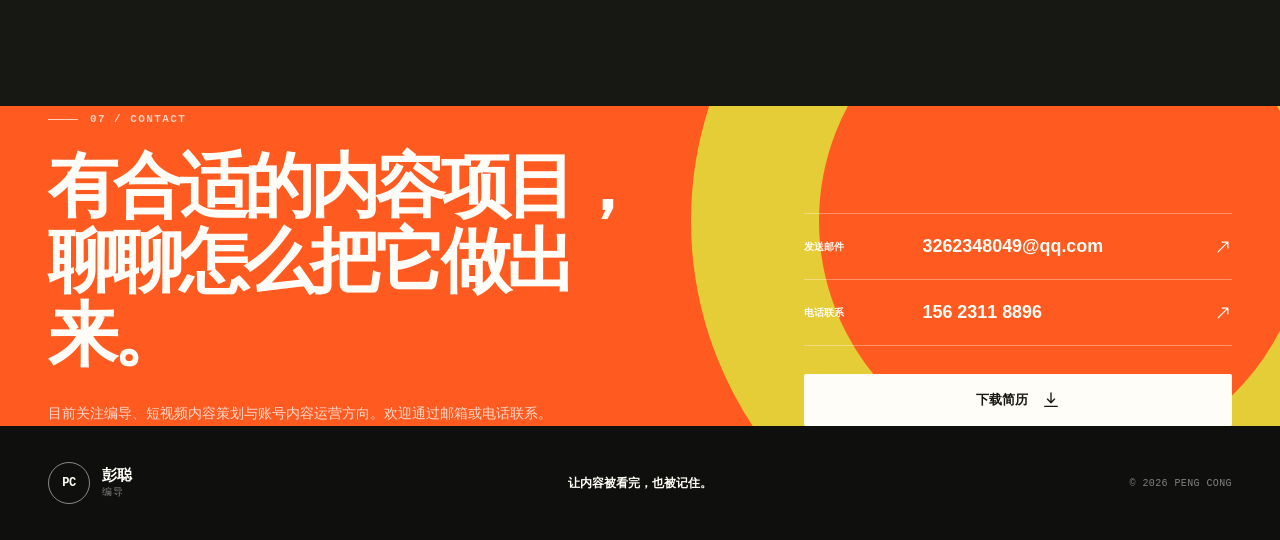
==== commit b7143b7b: "Deploy playable game and launch buttons" ====
--- a/index.html
+++ b/index.html
@@ -22,7 +22,7 @@
     <meta name="twitter:description" content="短视频编导、AI 视频制作与 AI 独立游戏项目作品集。" />
     <meta name="twitter:image" content="https://shuaicongdian.github.io/pengcong-portfolio/assets/images/share-cover.png" />
     <link rel="icon" href="assets/icons/favicon.svg" type="image/svg+xml" />
-    <link rel="stylesheet" href="assets/styles.css?v=20260911b" />
+    <link rel="stylesheet" href="assets/styles.css?v=20260911d" />
   </head>
   <body>
     <a class="skip-link" href="#main">跳至主要内容</a>
@@ -324,7 +324,7 @@
       <div class="noscript">请开启 JavaScript 以查看完整内容。</div>
     </noscript>
 
-    <script src="assets/content.js?v=20260911b"></script>
-    <script src="assets/main.js?v=20260911b"></script>
+    <script src="assets/content.js?v=20260911d"></script>
+    <script src="assets/main.js?v=20260911d"></script>
   </body>
 </html>
--- a/assets/styles.css
+++ b/assets/styles.css
@@ -2260,6 +2260,52 @@
   animation: pulse 1.8s ease infinite;
 }
 
+.game-case__header-actions {
+  display: flex;
+  flex-direction: column;
+  gap: 12px;
+  align-items: flex-end;
+  margin-top: 25px;
+}
+
+.game-case__header-actions .game-case__status {
+  margin-top: 0;
+}
+
+.game-case__play {
+  display: inline-flex;
+  align-items: center;
+  gap: 10px;
+  padding: 11px 15px;
+  border: 1px solid var(--white);
+  background: var(--orange);
+  color: var(--white);
+  font-size: 11px;
+  font-weight: 850;
+  transition:
+    background-color 200ms ease,
+    color 200ms ease,
+    transform 220ms var(--ease);
+}
+
+.game-case__play:hover {
+  background: var(--acid);
+  color: var(--ink);
+  transform: translateY(-2px);
+}
+
+.game-case__play span {
+  font-family: var(--font-mono);
+}
+
+.game-case__header-actions small {
+  max-width: 210px;
+  color: rgba(255, 255, 255, 0.48);
+  font-size: 9px;
+  line-height: 1.5;
+  text-align: right;
+}
+
 .game-case__overview {
   display: grid;
   grid-template-columns: minmax(0, 1.18fr) minmax(330px, 0.82fr);
@@ -3588,6 +3634,11 @@
     justify-self: start;
   }
 
+  .game-case__header-actions {
+    align-items: flex-start;
+    margin-top: 0;
+  }
+
   .game-case__overview {
     gap: 42px;
     margin-top: 48px;
